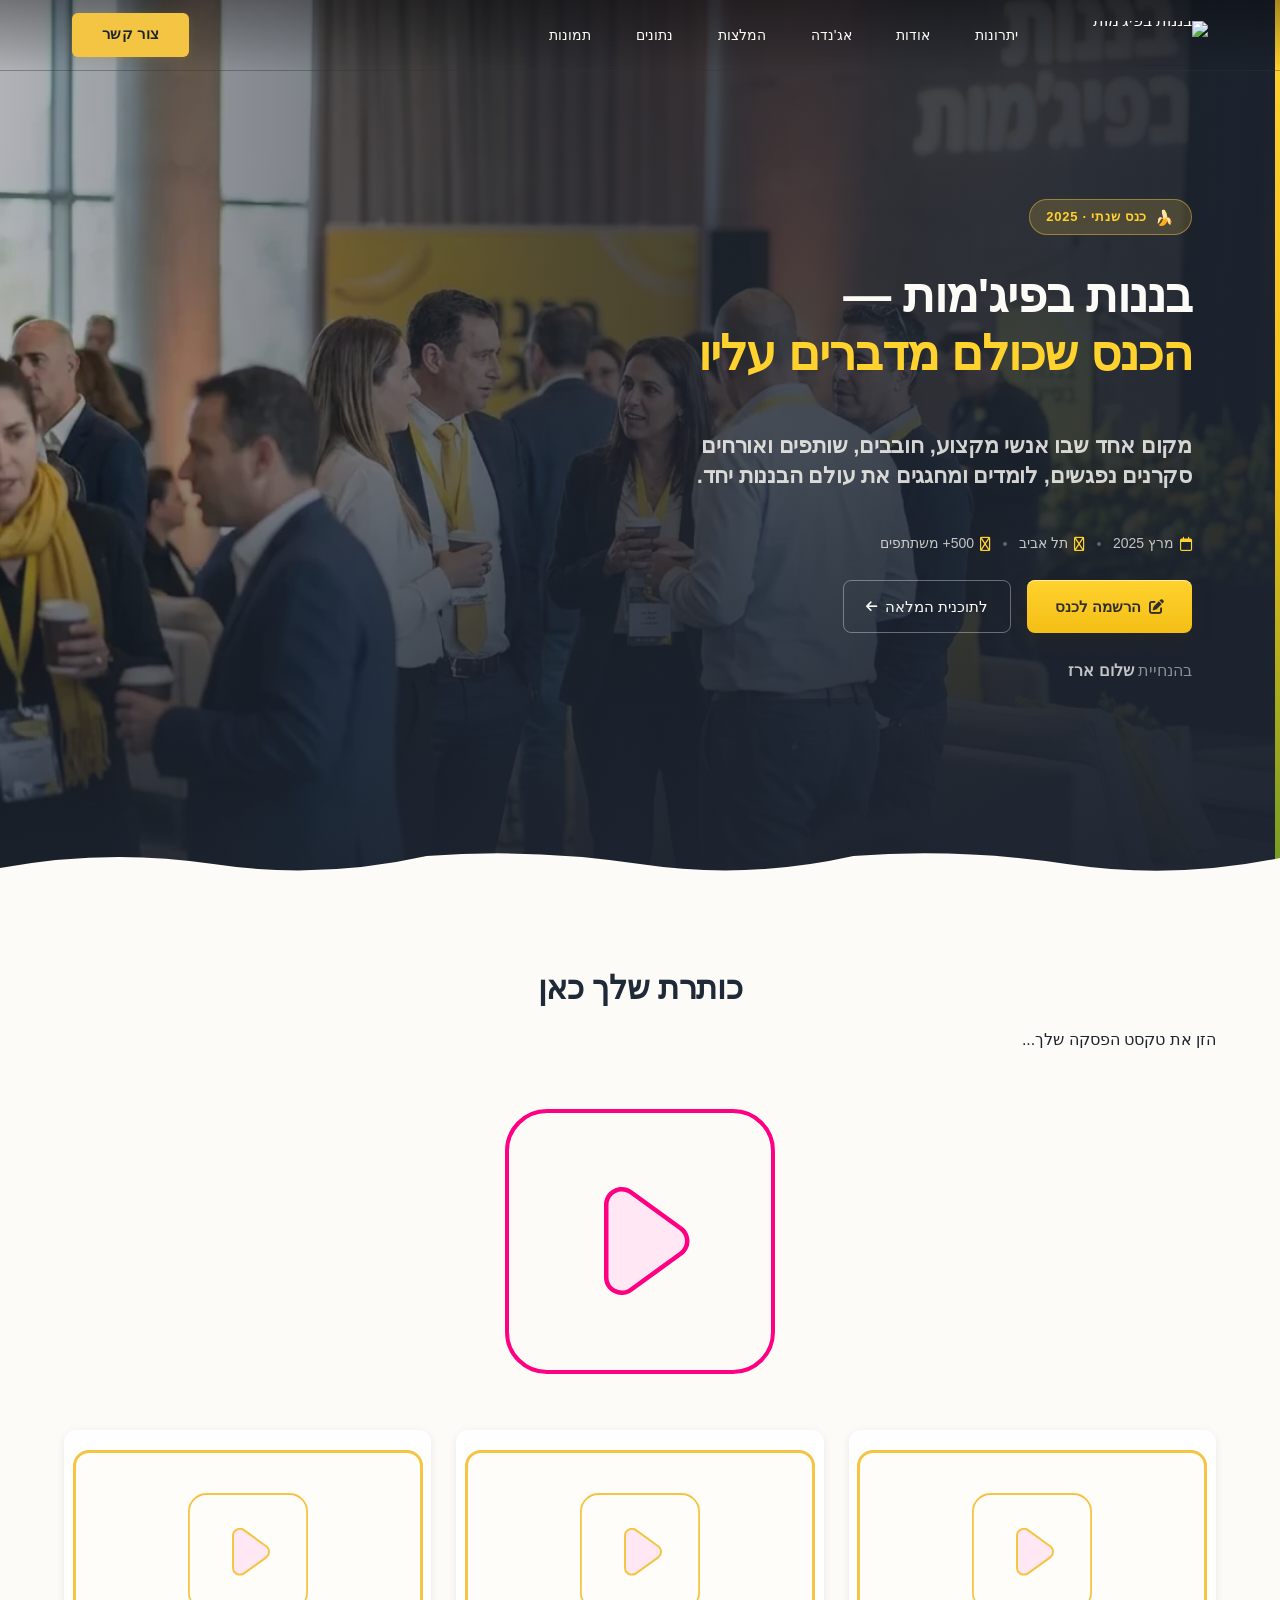
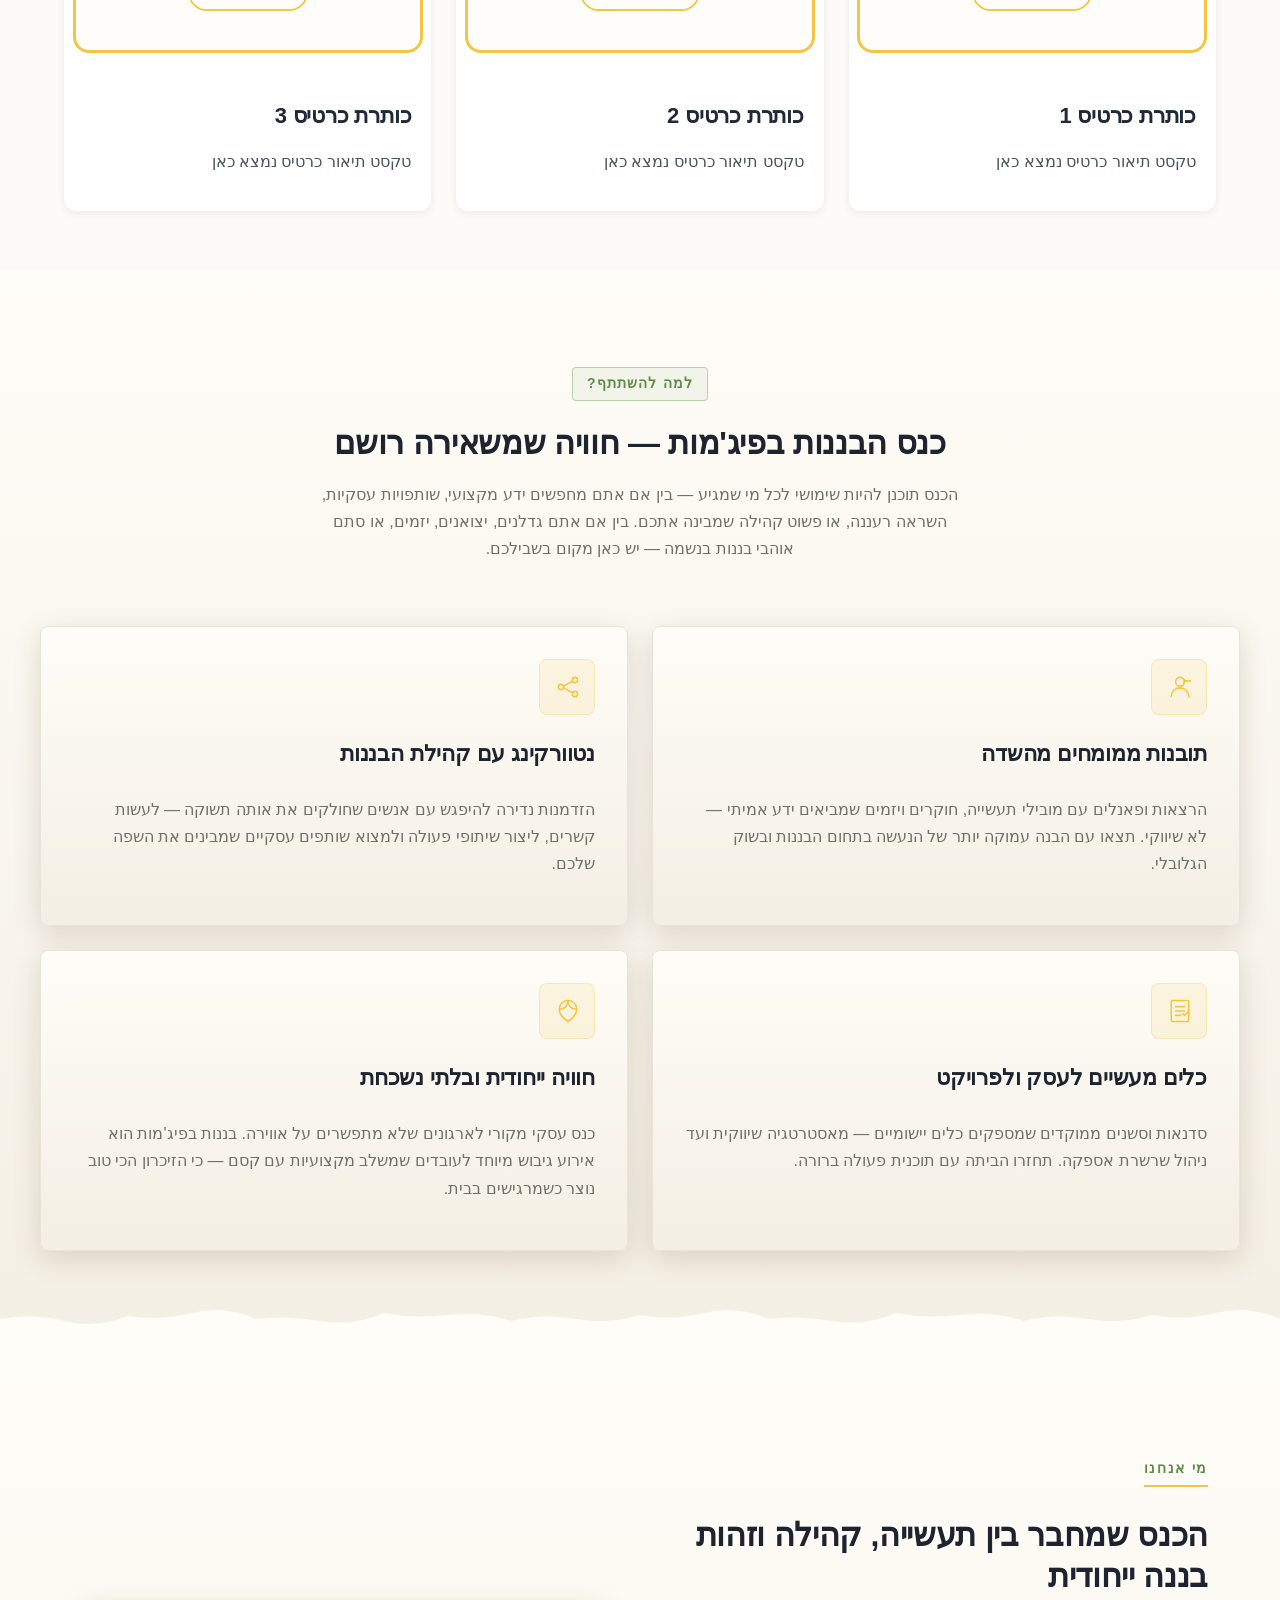
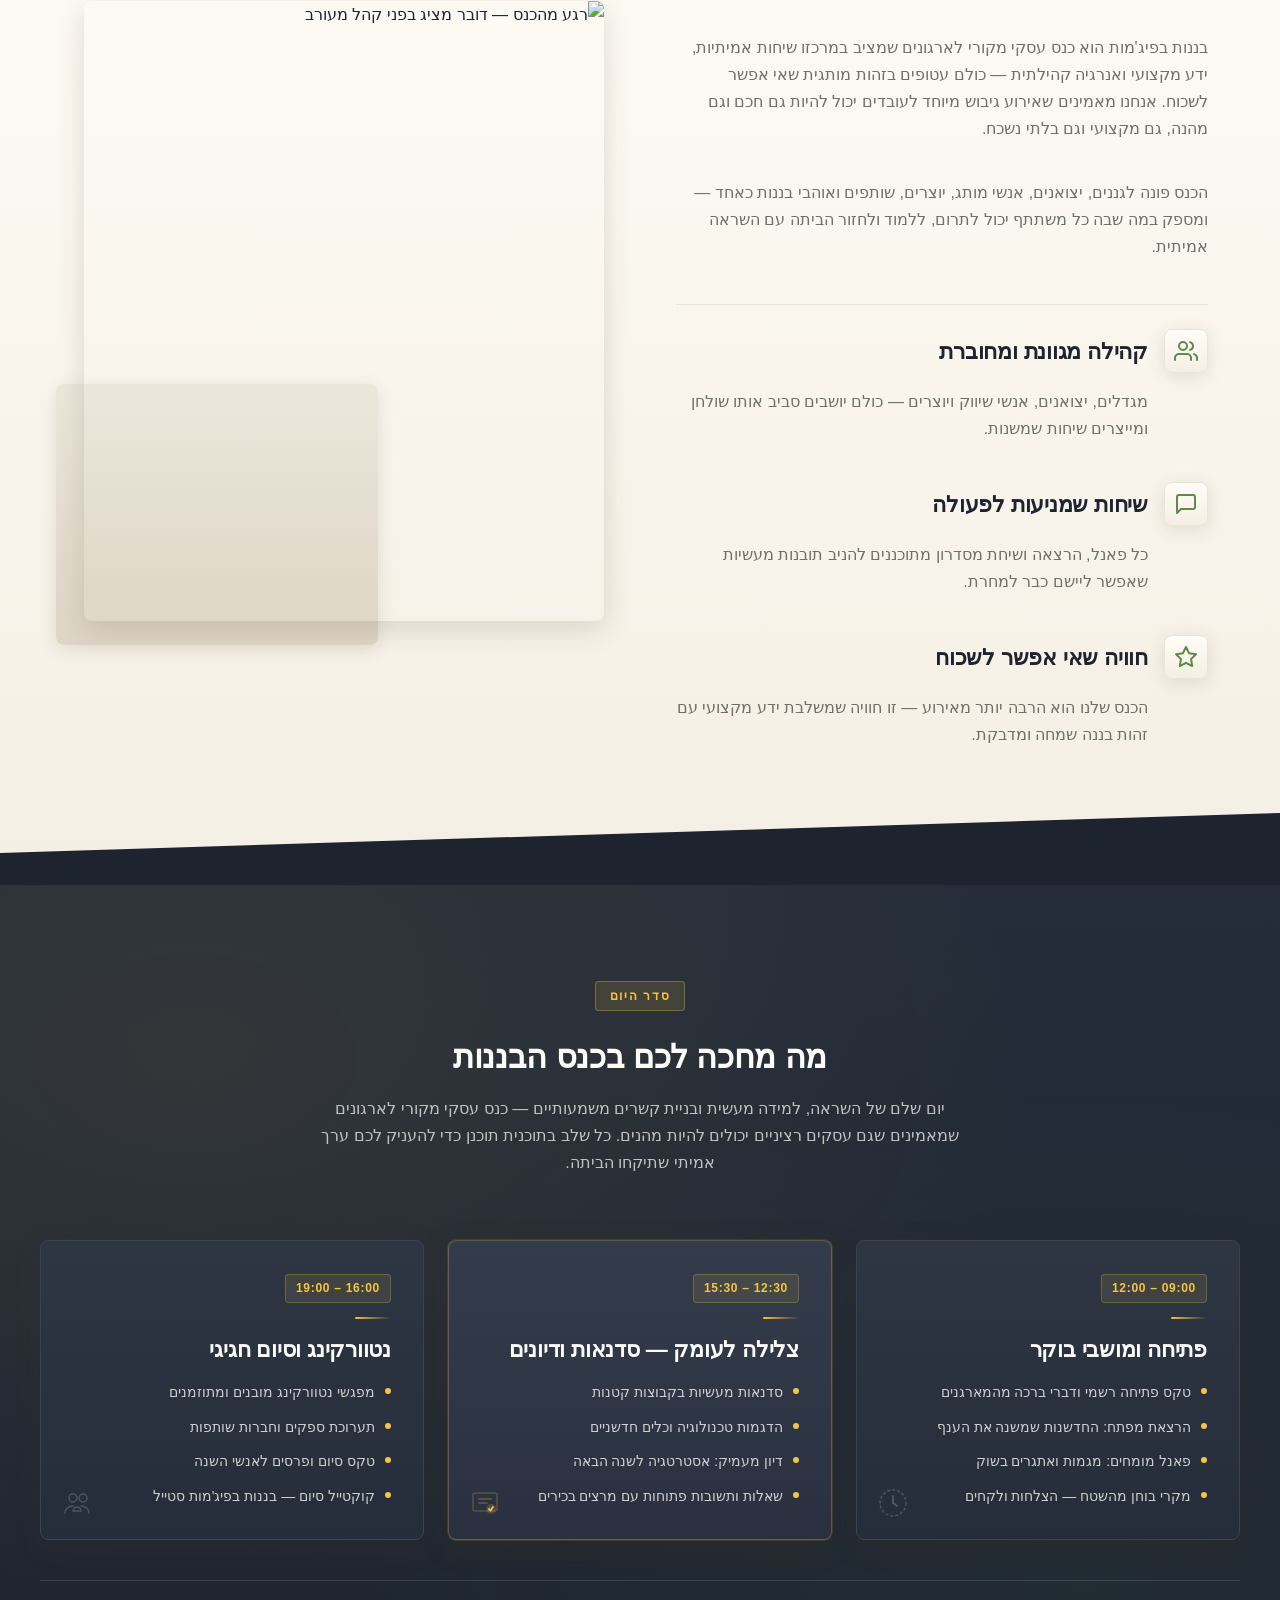
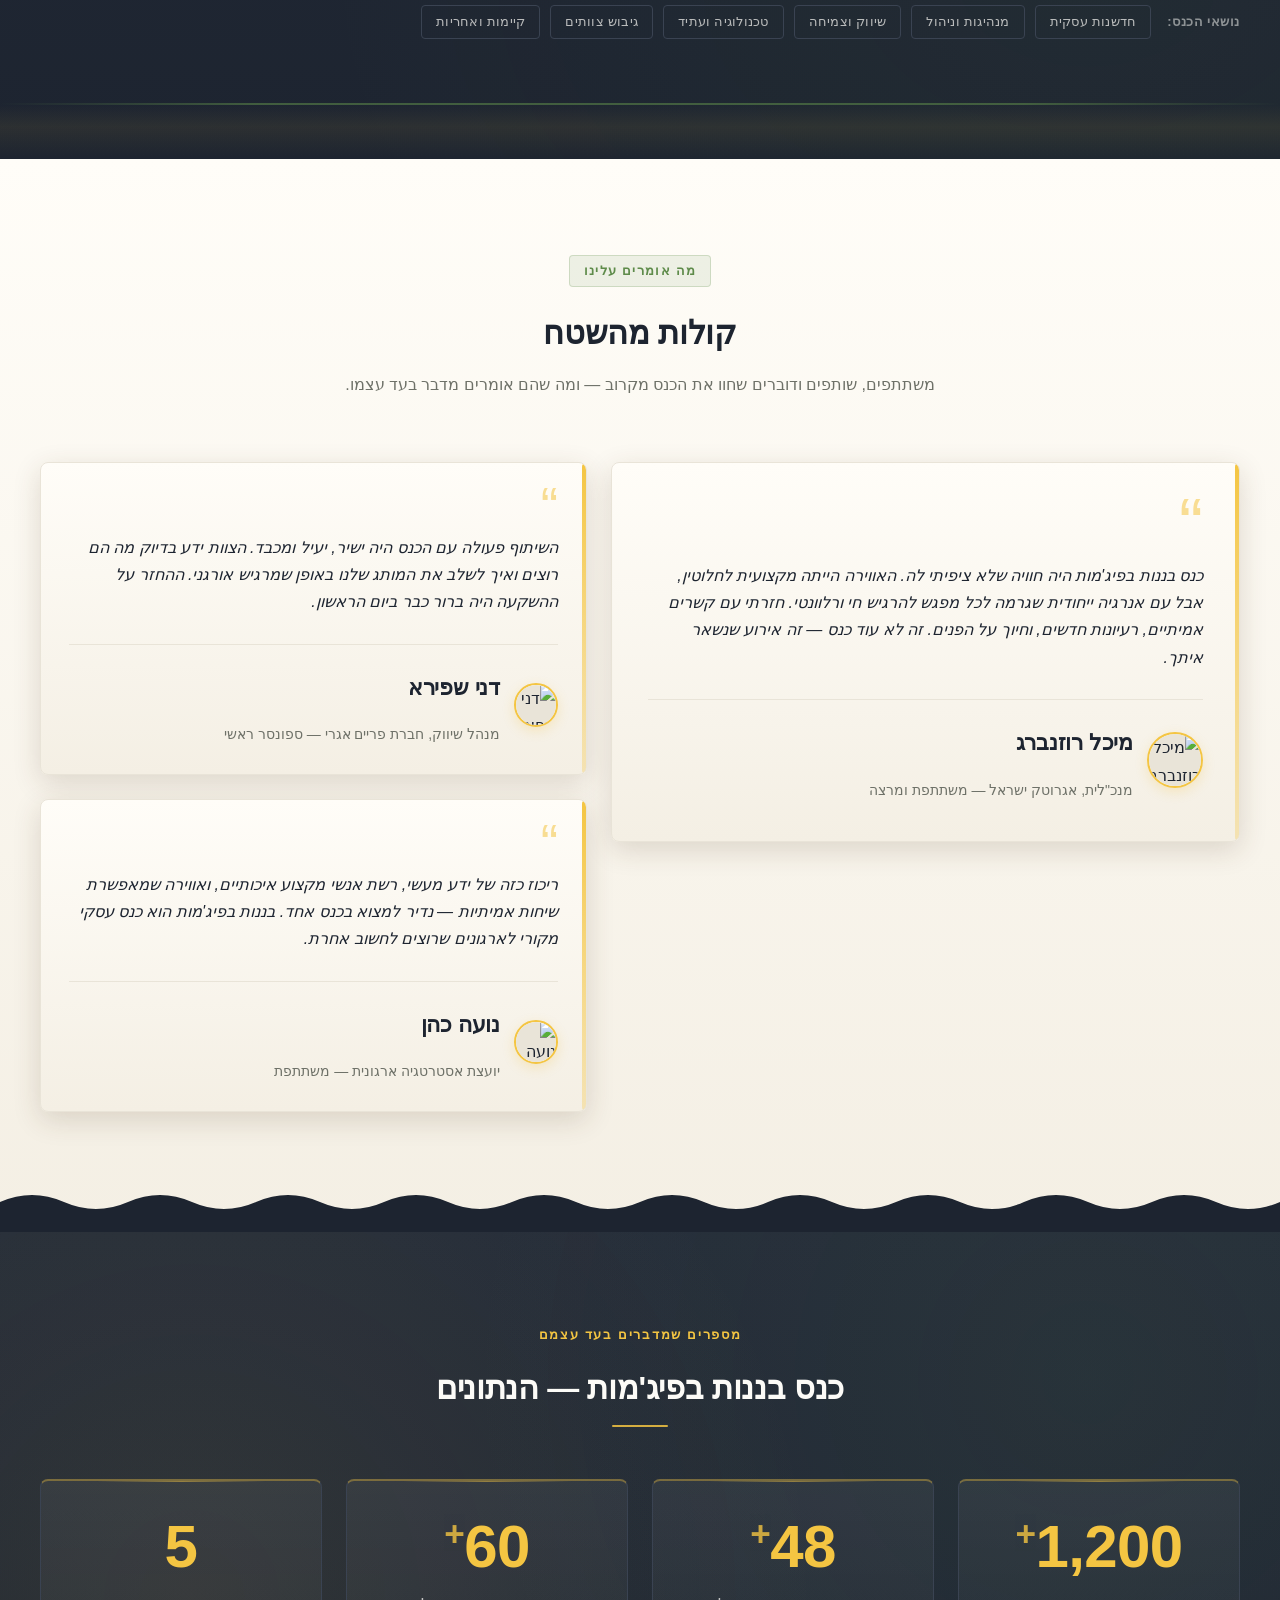
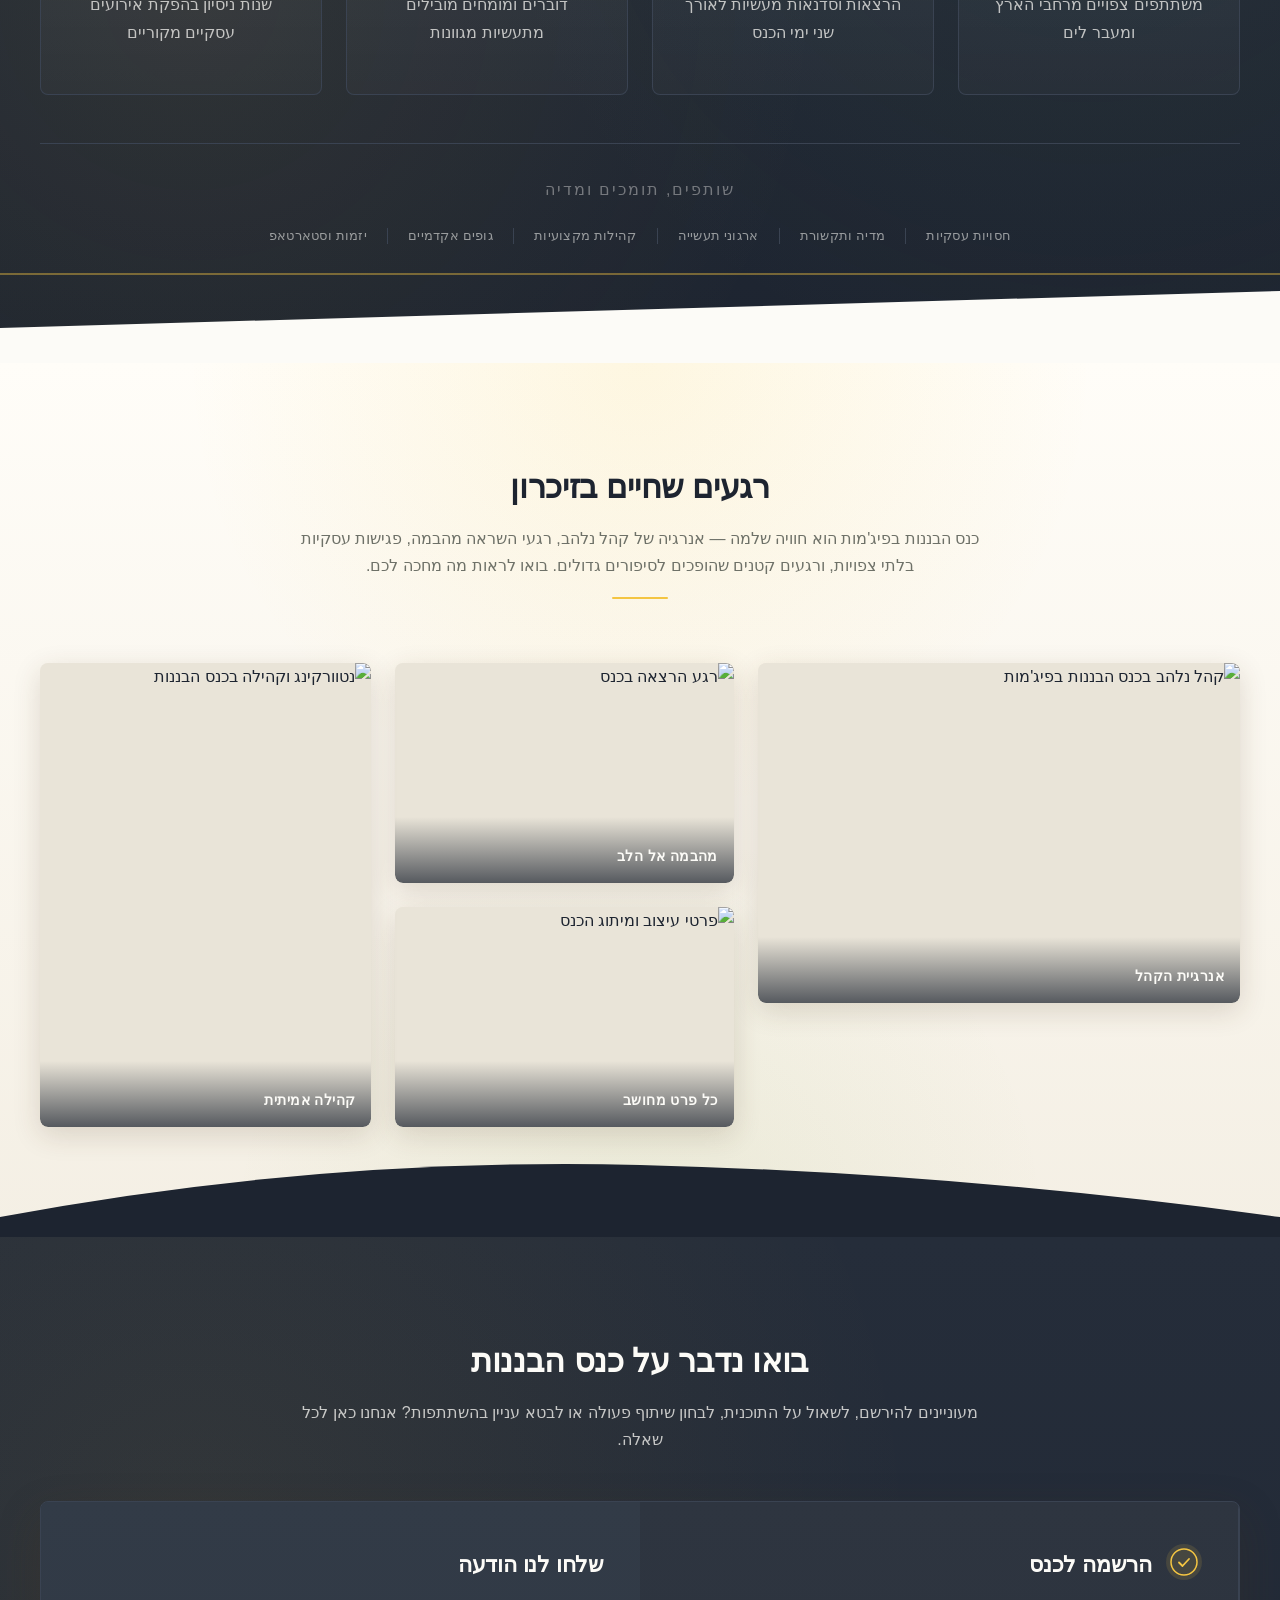
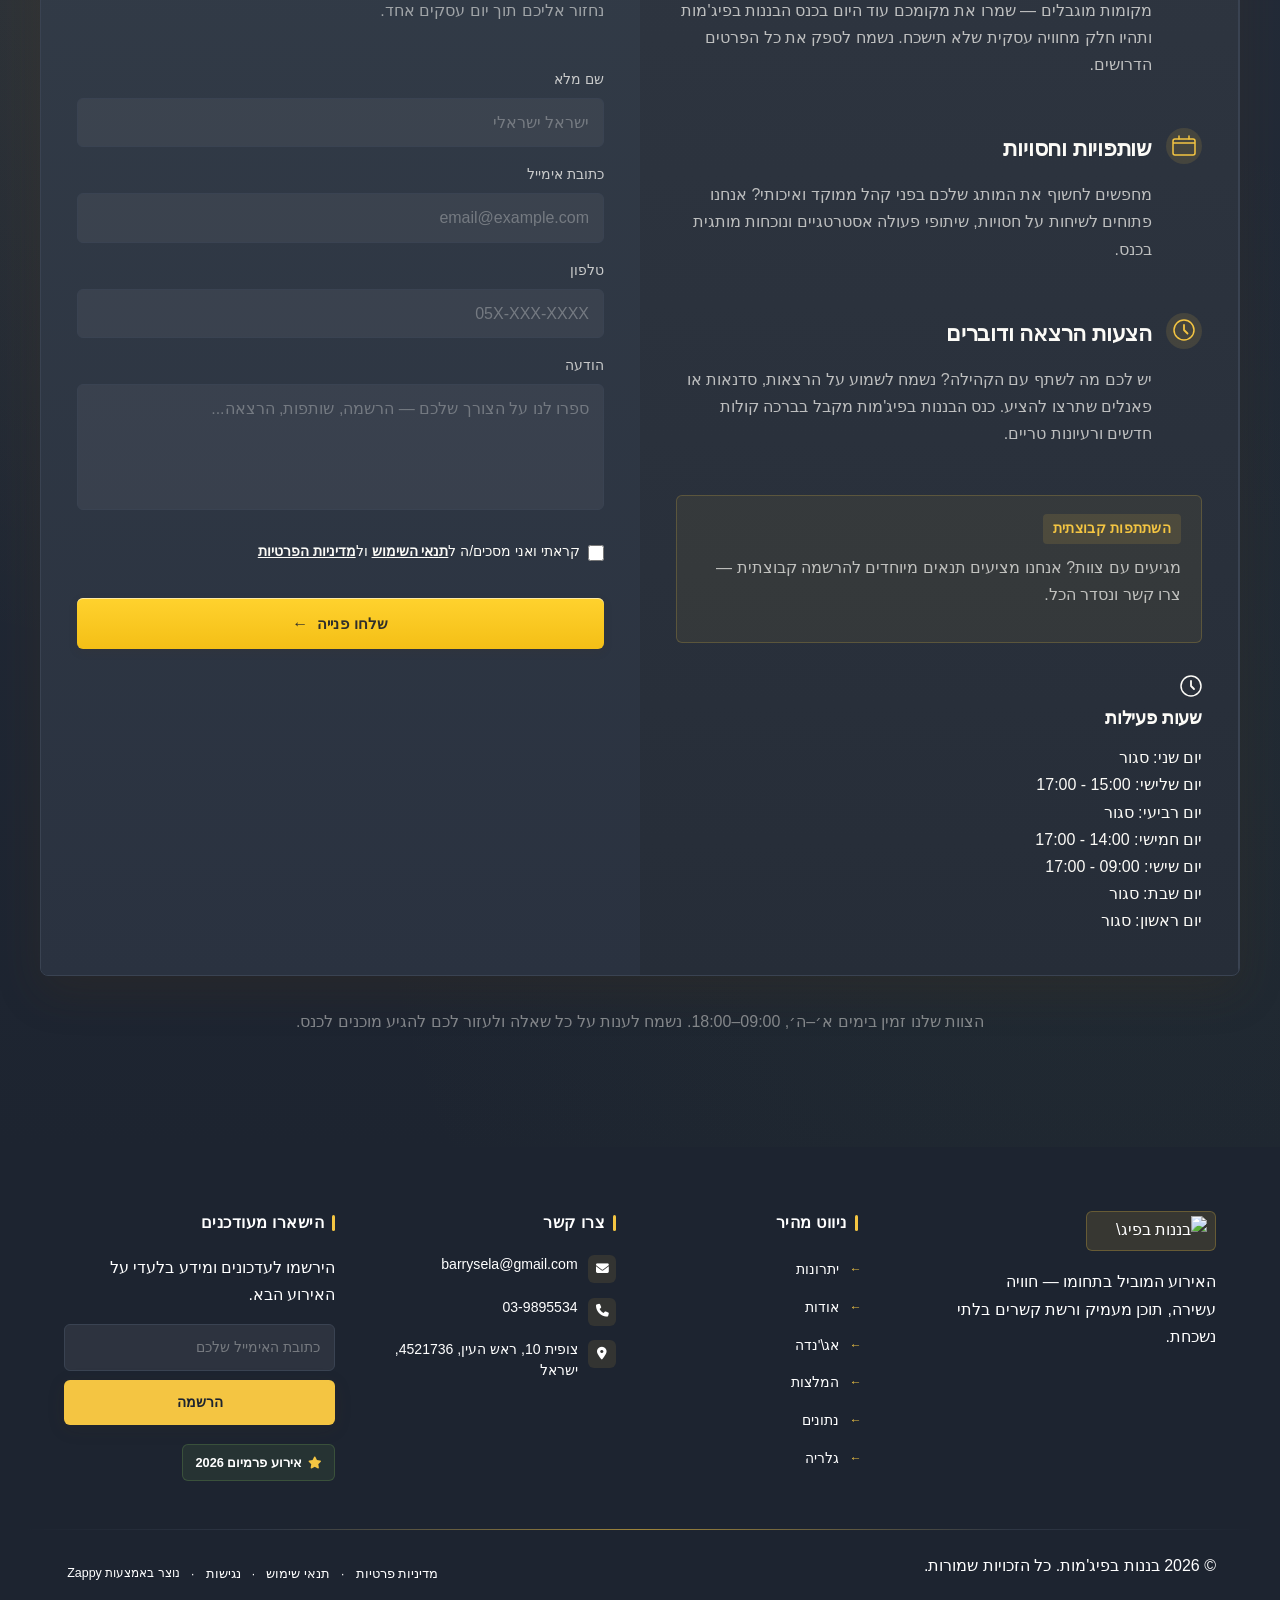
==== public/index.html @ 8efc3f1f "Background sync: Progressive GitHub Sync" ====
<!DOCTYPE html>
<html lang="he" dir="rtl">
<head>
    <meta charset="UTF-8">
    <meta name="viewport" content="width=device-width, initial-scale=1.0">
    <meta name="robots" content="index, follow">
    <title>בננות בפיג מות — בננות בפיג&#39;מות</title>
    <meta name="description" content="A conference or event centered around bananas — whether this is a professional industry event, a fun themed gathering, or a niche community meetup related to ba">
    <meta name="keywords" content="בננות בפיג מות, בננות בפיג'מות, כנס עסקי מקורי לארגונים, אירוע גיבוש מיוחד לעובדים">
    
    <!-- Zappy Analytics -->
<script>
(function() {
  'use strict';
  
  // Configuration
  var config = {
    websiteId: '744276b2-2ed7-43f8-be0d-711c2418844c',
    apiUrl: 'https://qaapi.zappy5.com/api/analytics/track',
    sessionDuration: 30 * 60 * 1000, // 30 minutes
    visitorDuration: 30 * 24 * 60 * 60 * 1000, // 30 days
    trackPageViews: true,
    trackClicks: true,
    trackFormSubmissions: true
  };
  
  // Generate or retrieve persistent visitor ID (30 days)
  function getVisitorId() {
    var visitorKey = 'zappy_visitor_' + config.websiteId;
    var visitor = null;
    
    try {
      visitor = localStorage.getItem(visitorKey);
      if (visitor) {
        var visitorData = JSON.parse(visitor);
        var now = Date.now();
        
        // Check if visitor ID is still valid (30 days)
        if (now - visitorData.created < config.visitorDuration) {
          // Update last seen timestamp
          visitorData.lastSeen = now;
          localStorage.setItem(visitorKey, JSON.stringify(visitorData));
          return visitorData.id;
        }
      }
    } catch (e) {
      console.warn('Zappy Analytics: LocalStorage not available');
    }
    
    // Generate new visitor ID
    var newVisitorId = 'zv_' + Date.now() + '_' + Math.random().toString(36).substr(2, 9);
    
    try {
      localStorage.setItem(visitorKey, JSON.stringify({
        id: newVisitorId,
        created: Date.now(),
        lastSeen: Date.now()
      }));
    } catch (e) {
      // Continue without local storage
    }
    
    return newVisitorId;
  }
  
  // Generate or retrieve session ID (30 minutes)
  function getSessionId() {
    var sessionKey = 'zappy_session_' + config.websiteId;
    var session = null;
    
    try {
      session = sessionStorage.getItem(sessionKey);
      if (session) {
        var sessionData = JSON.parse(session);
        var now = Date.now();
        
        // Check if session is still valid
        if (now - sessionData.timestamp < config.sessionDuration) {
          // Update timestamp
          sessionData.timestamp = now;
          sessionStorage.setItem(sessionKey, JSON.stringify(sessionData));
          return sessionData.id;
        }
      }
    } catch (e) {
      console.warn('Zappy Analytics: SessionStorage not available');
    }
    
    // Generate new session ID
    var newSessionId = 'zs_' + Date.now() + '_' + Math.random().toString(36).substr(2, 9);
    
    try {
      sessionStorage.setItem(sessionKey, JSON.stringify({
        id: newSessionId,
        timestamp: Date.now()
      }));
    } catch (e) {
      // Continue without session storage
    }
    
    return newSessionId;
  }
  
  var visitorId = getVisitorId();
  var sessionId = getSessionId();
  
  // Track an event
  function trackEvent(eventType, data) {
    data = data || {};
    
    var eventData = {
      website_id: config.websiteId,
      event_type: eventType,
      page_path: window.location.pathname,
      referrer: document.referrer || 'direct',
      visitor_id: visitorId,
      session_id: sessionId,
      metadata: data
    };
    
    // Use sendBeacon if available (better for page unload events)
    if (navigator.sendBeacon) {
      var blob = new Blob([JSON.stringify(eventData)], { type: 'application/json' });
      navigator.sendBeacon(config.apiUrl, blob);
    } else {
      // Fallback to fetch
      fetch(config.apiUrl, {
        method: 'POST',
        headers: {
          'Content-Type': 'application/json'
        },
        body: JSON.stringify(eventData),
        keepalive: true
      }).catch(function(error) {
        console.warn('Zappy Analytics: Failed to track event', error);
      });
    }
  }
  
  // Track page view
  if (config.trackPageViews) {
    trackEvent('pageview', {
      title: document.title,
      url: window.location.href
    });
  }
  
  // Track clicks on important elements
  if (config.trackClicks) {
    document.addEventListener('click', function(e) {
      var target = e.target;
      
      // Track button clicks (counted as actions)
      if (target.tagName === 'BUTTON' || target.closest('button')) {
        var button = target.tagName === 'BUTTON' ? target : target.closest('button');
        trackEvent('click', {
          element: 'button',
          text: button.textContent.trim().substring(0, 100),
          id: button.id || null,
          class: button.className || null
        });
      }
      
      // Track link clicks (navigation - not counted as actions)
      else if (target.tagName === 'A' || target.closest('a')) {
        var link = target.tagName === 'A' ? target : target.closest('a');
        trackEvent('navigation', {
          element: 'link',
          text: link.textContent.trim().substring(0, 100),
          href: link.href,
          external: link.hostname !== window.location.hostname
        });
      }
    }, true);
  }
  
  // Track form submissions
  if (config.trackFormSubmissions) {
    document.addEventListener('submit', function(e) {
      var form = e.target;
      
      trackEvent('form_submit', {
        form_id: form.id || null,
        form_name: form.name || null,
        form_action: form.action || null,
        form_method: form.method || 'GET'
      });
    }, true);
  }
  
  // Track time on page (send on page unload)
  var pageLoadTime = Date.now();
  
  window.addEventListener('beforeunload', function() {
    var timeOnPage = Math.floor((Date.now() - pageLoadTime) / 1000); // in seconds
    
    trackEvent('page_unload', {
      time_on_page: timeOnPage,
      page_path: window.location.pathname
    });
  });
  
  // Expose tracking function globally for custom events
  window.zappyAnalytics = {
    track: trackEvent,
    getVisitorId: function() { return visitorId; },
    getSessionId: function() { return sessionId; }
  };
  
})();
</script>
<!-- End Zappy Analytics -->
    <meta property="og:title" content="בננות בפיג מות — בננות בפיג&#39;מות">
    <meta property="og:description" content="A conference or event centered around bananas — whether this is a professional industry event, a fun themed gathering, or a niche community meetup related to ba">
    <meta name="twitter:card" content="summary_large_image">
    <meta name="twitter:title" content="בננות בפיג מות — בננות בפיג&#39;מות">
    <meta name="twitter:description" content="A conference or event centered around bananas — whether this is a professional industry event, a fun themed gathering, or a niche community meetup related to ba">
    <meta property="og:type" content="website">
  <meta property="og:locale" content="he_IL">
  
  
  
  
  
  <link rel="stylesheet" href="https://cdnjs.cloudflare.com/ajax/libs/font-awesome/6.4.0/css/all.min.css">

    <!-- Favicons -->
    <link rel="icon" type="image/x-icon" href="/assets/favicon.ico">
    <link rel="icon" type="image/png" sizes="16x16" href="/assets/favicon-16x16.png">
    <link rel="icon" type="image/png" sizes="32x32" href="/assets/favicon-32x32.png">
    <link rel="icon" type="image/png" sizes="48x48" href="/assets/favicon-48x48.png">
    <link rel="icon" type="image/png" sizes="192x192" href="/assets/favicon-192x192.png">
    <link rel="icon" type="image/png" sizes="512x512" href="/assets/favicon-512x512.png">
    <link rel="apple-touch-icon" href="/assets/apple-touch-icon.png">
    <!-- Cookie Consent -->
    <link rel="stylesheet" href="https://cdn.jsdelivr.net/npm/vanilla-cookieconsent@3/dist/cookieconsent.css">
    <script src="https://cdn.jsdelivr.net/npm/vanilla-cookieconsent@3/dist/cookieconsent.umd.js"></script>
    <!-- Mickidum Accessibility Toolbar -->
    <script src="https://cdn.jsdelivr.net/gh/mickidum/acc_toolbar/acctoolbar/acctoolbar.min.js"></script>

<style data-zappy-section-v2-css="true">
/* V2 Regenerated Section CSS */
.index-hero-section {
  position: relative;
  width: 100%;
  min-height: 100vh;
  display: flex;
  align-items: center;
  overflow: visible;
  background-color: var(--bg-dark);
  color: var(--text-light);
  padding-bottom: 80px;
}

/* Background image layer */
.index-hero-section .index-hero-bg {
  position: absolute;
  inset: 0;
  z-index: 0;
  width: 100%;
  height: 100%;
  background-position: center;
  background-size: cover;
  background-repeat: no-repeat;
}

/* Scrim overlay */
.index-hero-section .index-hero-scrim {
  position: absolute;
  inset: 0;
  z-index: 1;
  pointer-events: none;
  background-image:
    linear-gradient(to left, rgba(29,36,48,0.92) 0%, rgba(29,36,48,0.75) 55%, rgba(29,36,48,0.35) 100%),
    linear-gradient(to top, rgba(29,36,48,0.85) 0%, rgba(29,36,48,0.0) 50%);
}

/* Banana accent bar */
.index-hero-section .index-hero-accent-bar {
  position: absolute;
  inset-inline-start: 0;
  top: 0;
  bottom: 0;
  width: 5px;
  z-index: 2;
  background: linear-gradient(180deg, #ffd22e 0%, #f4bf16 50%, #6b9a24 100%);
  pointer-events: none;
}

/* Container */
.index-hero-section .index-hero-container {
  position: relative;
  z-index: 10;
  width: 100%;
  max-width: 1200px;
  margin: 0 auto;
  padding: 120px 48px 40px;
  display: flex;
  justify-content: flex-start;
}

/* Content block */
.index-hero-section .index-hero-content {
  max-width: 640px;
  display: flex;
  flex-direction: column;
  align-items: flex-start;
  gap: 24px;
  text-align: right;
}

/* Badge */
.index-hero-section .index-hero-badge {
  display: inline-flex;
  flex-direction: row;
  align-items: center;
  gap: 8px;
  background: rgba(244, 197, 66, 0.18);
  border: 1px solid rgba(244, 197, 66, 0.45);
  border-radius: 999px;
  padding: 6px 16px;
  font-family: 'Inter', sans-serif;
  font-size: 13px;
  font-weight: 700;
  letter-spacing: 0.06em;
  text-transform: uppercase;
  color: #ffd22e;
}

.index-hero-section .index-hero-badge-icon {
  font-size: 15px;
  line-height: 1;
}

/* H1 */
.index-hero-section .index-hero-h1 {
  font-family: 'Cormorant Garamond', serif;
  font-size: clamp(2.4rem, 5vw, 3.8rem);
  font-weight: 800;
  line-height: 1.1;
  letter-spacing: -0.02em;
  color: var(--text-light);
  margin: 0;
  text-align: right;
}

.index-hero-section .index-hero-h1-sub {
  color: #ffd22e;
  display: block;
}

/* H3 subtitle */
.index-hero-section .index-hero-h3 {
  font-family: 'Inter', sans-serif;
  font-size: 1.1rem;
  font-weight: 400;
  line-height: 1.7;
  color: rgba(252, 251, 247, 0.82);
  margin: 0;
  max-width: 520px;
  text-align: right;
}

/* Meta row */
.index-hero-section .index-hero-meta {
  display: flex;
  flex-direction: row;
  align-items: center;
  gap: 12px;
  flex-wrap: wrap;
}

.index-hero-section .index-hero-meta-item {
  display: flex;
  flex-direction: row;
  align-items: center;
  gap: 6px;
  font-family: 'Inter', sans-serif;
  font-size: 14px;
  font-weight: 500;
  color: rgba(252, 251, 247, 0.75);
}

.index-hero-section .index-hero-meta-item i {
  color: #ffd22e;
  font-size: 14px;
}

.index-hero-section .index-hero-meta-divider {
  width: 4px;
  height: 4px;
  border-radius: 50%;
  background: rgba(252, 251, 247, 0.3);
  flex-shrink: 0;
}

/* CTA Buttons */
.index-hero-section .index-hero-ctas {
  display: flex;
  flex-direction: row;
  align-items: center;
  gap: 16px;
  flex-wrap: wrap;
}

.index-hero-section .index-hero-btn-primary {
  display: inline-flex;
  flex-direction: row;
  align-items: center;
  gap: 8px;
  background: linear-gradient(180deg, #ffd22e 0%, #f4bf16 100%);
  color: #2f2f2b;
  font-family: 'Inter', sans-serif;
  font-size: 15px;
  font-weight: 700;
  padding: 14px 28px;
  border-radius: 8px;
  text-decoration: none;
  box-shadow: inset 0 1px 0 rgba(255,255,255,0.55), 0 6px 20px rgba(72,52,23,0.22);
  transition: transform 0.22s ease, box-shadow 0.22s ease;
  white-space: nowrap;
}

.index-hero-section .index-hero-btn-primary:hover {
  transform: translateY(-3px);
  box-shadow: inset 0 1px 0 rgba(255,255,255,0.55), 0 10px 28px rgba(72,52,23,0.3);
}

.index-hero-section .index-hero-btn-ghost {
  display: inline-flex;
  flex-direction: row;
  align-items: center;
  gap: 8px;
  background: transparent;
  color: var(--text-light);
  font-family: 'Inter', sans-serif;
  font-size: 15px;
  font-weight: 500;
  padding: 13px 22px;
  border-radius: 8px;
  border: 1.5px solid rgba(252, 251, 247, 0.35);
  text-decoration: none;
  transition: border-color 0.22s ease, background 0.22s ease, transform 0.22s ease;
  white-space: nowrap;
}

.index-hero-section .index-hero-btn-ghost:hover {
  border-color: rgba(252, 251, 247, 0.7);
  background: rgba(252, 251, 247, 0.08);
  transform: translateY(-2px);
}

.index-hero-section .index-hero-btn-ghost i {
  font-size: 13px;
  transition: transform 0.22s ease;
}

.index-hero-section .index-hero-btn-ghost:hover i {
  transform: translateX(-4px);
}

/* Host credit */
.index-hero-section .index-hero-host {
  font-family: 'Inter', sans-serif;
  font-size: 13px;
  font-weight: 400;
  color: rgba(252, 251, 247, 0.5);
  margin: 0;
  text-align: right;
}

.index-hero-section .index-hero-host strong {
  color: rgba(252, 251, 247, 0.75);
  font-weight: 600;
}

/* Bottom wave divider */
.index-hero-section .index-hero-divider-wrapper {
  position: absolute;
  bottom: 0;
  left: 0;
  width: 100%;
  height: 80px;
  pointer-events: none;
  z-index: 5;
}

.index-hero-section .index-hero-divider-wrapper svg {
  display: block;
  width: 100%;
  height: 100%;
}

/* ── MOBILE ── */
@media (max-width: 768px) {
  .index-hero-section {
    min-height: 100svh;
    align-items: flex-end;
    padding-bottom: 80px;
  }

  .index-hero-section .index-hero-scrim {
    background-image:
      linear-gradient(to top, rgba(29,36,48,0.96) 0%, rgba(29,36,48,0.6) 60%, rgba(29,36,48,0.25) 100%);
  }

  .index-hero-section .index-hero-accent-bar {
    display: none;
  }

  .index-hero-section .index-hero-container {
    padding: 100px 20px 32px;
    justify-content: center;
  }

  .index-hero-section .index-hero-content {
    max-width: 100%;
    gap: 18px;
  }

  .index-hero-section .index-hero-h1 {
    font-size: 2.1rem;
  }

  .index-hero-section .index-hero-h3 {
    font-size: 0.97rem;
  }

  .index-hero-section .index-hero-meta {
    gap: 8px;
  }

  .index-hero-section .index-hero-ctas {
    flex-direction: column;
    align-items: stretch;
    gap: 10px;
    width: 100%;
  }

  .index-hero-section .index-hero-btn-primary,
  .index-hero-section .index-hero-btn-ghost {
    justify-content: center;
    width: 100%;
  }
}

/* ── LARGE DESKTOP ── */
@media (min-width: 1200px) {
  .index-hero-section .index-hero-h1 {
    font-size: 4rem;
  }
}
</style>
    <link rel="stylesheet" href="/styles.css">

    <style id="zappy-dropdown-submenu-styles">
      /* ========== DESKTOP DROPDOWN SUBMENU STYLES ========== */
      /* Base styles for dropdown submenus - parent must be positioned */
      .nav-menu li:has(.sub-menu), nav li:has(.sub-menu), .navbar li:has(.sub-menu), #navMenu li:has(.sub-menu) { position: relative; }
      /* Submenu base - hidden by default */
      .nav-menu .sub-menu, nav .sub-menu, .navbar .sub-menu, #navMenu .sub-menu { display: block !important; position: absolute !important; top: 100%; left: 0; min-width: 220px; background: white; border-radius: 8px; box-shadow: 0 8px 25px rgba(0,0,0,0.15); padding: 8px 0; opacity: 0; visibility: hidden; transform: translateY(10px); transition: all 0.3s ease; z-index: 1000; list-style: none; pointer-events: none; }
      /* CRITICAL: Desktop hover styles to show dropdown */
      .nav-menu li:hover > .sub-menu, nav li:hover > .sub-menu, .navbar li:hover > .sub-menu, #navMenu li:hover > .sub-menu { opacity: 1 !important; visibility: visible !important; transform: translateY(0) !important; pointer-events: auto !important; }
      /* Submenu item styling */
      .sub-menu li { list-style: none; margin: 0; padding: 0; }
      .sub-menu a { display: block !important; padding: 10px 16px !important; color: var(--text-dark, #333) !important; font-weight: 500; text-decoration: none; white-space: nowrap; transition: background-color 0.2s; }
      .sub-menu .zappy-nav-child > a { padding-left: 28px !important; font-size: 0.9em !important; opacity: 0.85 !important; }
      [dir="rtl"] .sub-menu .zappy-nav-child > a, html[lang="he"] .sub-menu .zappy-nav-child > a, html[lang="ar"] .sub-menu .zappy-nav-child > a { padding-left: 10px !important; padding-right: 28px !important; }
      .sub-menu .zappy-nav-parent > a { font-weight: 600 !important; }
      .sub-menu a:hover { background-color: #f5f5f5; }
      /* RTL (Hebrew/Arabic) dropdown positioning */
      [dir="rtl"] .nav-menu .sub-menu, [dir="rtl"] nav .sub-menu, [dir="rtl"] .navbar .sub-menu, html[lang="he"] .nav-menu .sub-menu, html[lang="he"] nav .sub-menu, html[lang="he"] .navbar .sub-menu, html[lang="ar"] .nav-menu .sub-menu, html[lang="ar"] nav .sub-menu, html[lang="ar"] .navbar .sub-menu { left: auto !important; right: 0 !important; }
      /* Hide empty dropdown menus (exclude catalog sub-menus that use <a> children instead of <li>) */
      .sub-menu:empty, .sub-menu:not(:has(li:not(.zappy-hidden-menu-item))):not(:has(> a)), .sub-menu:not(:has(li)):not(:has(> a)) { display: none !important; opacity: 0 !important; visibility: hidden !important; pointer-events: none !important; }
      /* Desktop: show submenu on Menu Group hover */
      li:has(.menu-group-title):hover > .sub-menu { opacity: 1 !important; visibility: visible !important; transform: translateY(0) !important; pointer-events: auto !important; }
      /* Menu Group title styling */
      .nav-menu > li > .menu-group-title, #navMenu > li > .menu-group-title { display: inline-block; padding: 0.5rem 1rem; cursor: default; user-select: none; }
      
      /* ========== MOBILE SUBMENU STYLES ========== */
      @media (max-width: 768px) {
        .nav-menu .sub-menu, nav .sub-menu, .navbar .sub-menu, #navMenu .sub-menu { position: static !important; transform: none !important; box-shadow: none !important; background: transparent !important; max-height: 0; overflow: hidden; opacity: 0; visibility: hidden; transition: max-height 0.3s ease, opacity 0.3s ease; padding: 0 !important; border-radius: 0 !important; }
        .navbar .sub-menu.mobile-expanded, .nav-menu .sub-menu.mobile-expanded, #navMenu .sub-menu.mobile-expanded { max-height: none !important; overflow-y: visible !important; opacity: 1 !important; visibility: visible !important; padding: 8px 0 8px 16px !important; }
        [dir="rtl"] .sub-menu.mobile-expanded, html[lang="he"] .sub-menu.mobile-expanded { padding: 8px 16px 8px 0 !important; }
        /* Disable hover behavior on mobile */
        .nav-menu li:hover > .sub-menu, nav li:hover > .sub-menu, .navbar li:hover > .sub-menu, #navMenu li:hover > .sub-menu { opacity: 0; visibility: hidden; pointer-events: none; }
        .nav-menu li > .sub-menu.mobile-expanded, nav li > .sub-menu.mobile-expanded, .navbar li > .sub-menu.mobile-expanded, #navMenu li > .sub-menu.mobile-expanded { opacity: 1 !important; visibility: visible !important; pointer-events: auto !important; }
        .nav-menu li:has(.sub-menu), nav li:has(.sub-menu), .navbar li:has(.sub-menu), #navMenu li:has(.sub-menu) { display: flex !important; flex-wrap: wrap !important; align-items: center !important; position: relative !important; min-height: 44px !important; }
        .nav-menu li:has(.sub-menu) > a, nav li:has(.sub-menu) > a, .navbar li:has(.sub-menu) > a, #navMenu li:has(.sub-menu) > a { flex: 1 !important; min-width: 0 !important; }
        .nav-menu li:has(.sub-menu) > .menu-group-title, nav li:has(.sub-menu) > .menu-group-title, .navbar li:has(.sub-menu) > .menu-group-title, #navMenu li:has(.sub-menu) > .menu-group-title { flex: 1 !important; min-width: 0 !important; padding: 0 !important; line-height: inherit !important; }
        .nav-menu li:has(.sub-menu) > .sub-menu, nav li:has(.sub-menu) > .sub-menu, .navbar li:has(.sub-menu) > .sub-menu, #navMenu li:has(.sub-menu) > .sub-menu { flex-basis: 100% !important; width: 100% !important; }
        .nav-menu li:has(.sub-menu) > a [class*="chevron"], .nav-menu li:has(.sub-menu) > a [class*="arrow"], .nav-menu li:has(.sub-menu) > a .fa-chevron-down, .nav-menu li:has(.sub-menu) > a .fa-angle-down, nav li:has(.sub-menu) > a [class*="chevron"], nav li:has(.sub-menu) > a [class*="arrow"], #navMenu li:has(.sub-menu) > a [class*="chevron"], #navMenu li:has(.sub-menu) > a [class*="arrow"] { display: none !important; visibility: hidden !important; }
        .mobile-submenu-toggle { display: flex !important; align-items: center !important; justify-content: center !important; width: 44px !important; height: auto !important; background: transparent !important; border: none !important; cursor: pointer !important; color: var(--text-light) !important; position: static !important; flex-shrink: 0 !important; align-self: stretch !important; z-index: 2 !important; padding: 0 !important; margin: 0 !important; }
        .mobile-submenu-toggle::after { content: '' !important; width: 0 !important; height: 0 !important; border-left: 6px solid transparent !important; border-right: 6px solid transparent !important; border-top: 7px solid currentColor !important; transition: transform 0.3s ease !important; }
        .mobile-submenu-toggle.expanded::after { transform: rotate(180deg) !important; }
        .sub-menu a { padding: 10px 0 !important; display: block !important; color: var(--text-light) !important; white-space: normal !important; }
        .sub-menu .zappy-nav-child > a { padding-left: 28px !important; font-size: 0.9em !important; opacity: 0.85 !important; }
        [dir="rtl"] .sub-menu .zappy-nav-child > a, html[lang="he"] .sub-menu .zappy-nav-child > a, html[lang="ar"] .sub-menu .zappy-nav-child > a { padding-left: 0 !important; padding-right: 28px !important; }
        .sub-menu .zappy-nav-parent > a { font-weight: 600 !important; }
        .nav-menu.active, #navMenu.active { max-width: 100vw !important; overflow-x: hidden !important; box-sizing: border-box !important; }
        .navbar .sub-menu li a, nav.navbar .sub-menu li a, .zappy-products-dropdown .sub-menu a { color: var(--text-light) !important; }
      }
      @media (min-width: 769px) { .mobile-submenu-toggle { display: none !important; } }
    </style>

    <style id="mobile-lang-menu-deployed-css">
    @media (max-width: 768px) {
      .lang-switcher,
      .nav-cta-container .lang-switcher,
      .nav-container .lang-switcher,
      .navbar .lang-switcher,
      .navbar .nav-cta-container .lang-switcher,
      .nav-icons-left .lang-switcher,
      .nav-ecommerce-icons .lang-switcher { display: none !important; }
      .mobile-lang-menu { width: 100%; border-top: 1px solid rgba(128,128,128,0.2); padding: 8px 0 0 0; margin-top: 8px; }
      .mobile-lang-toggle { display: flex !important; align-items: center; justify-content: space-between; width: 100%; padding: 12px 16px; background: none; border: none; cursor: pointer; font-size: 15px; color: inherit; font-family: inherit; }
      .mobile-lang-toggle::after { content: ''; display: inline-block; width: 8px; height: 8px; border-right: 2px solid currentColor; border-bottom: 2px solid currentColor; transform: rotate(45deg); transition: transform 0.3s ease; margin-left: 8px; }
      .mobile-lang-toggle.expanded::after { transform: rotate(-135deg); }
      .mobile-lang-options { max-height: 0; overflow: hidden; transition: max-height 0.3s ease; }
      .mobile-lang-options.expanded { max-height: 300px; }
      .mobile-lang-option { display: flex !important; align-items: center; gap: 10px; padding: 10px 24px; text-decoration: none; color: inherit; font-size: 14px; font-family: inherit; }
      .mobile-lang-option:hover { background: rgba(128,128,128,0.1); }
      .mobile-lang-option.active { font-weight: 600; opacity: 0.7; pointer-events: none; }
      .mobile-lang-option img { width: 20px; height: 20px; border-radius: 50%; }
    }
    @media (min-width: 769px) {
      .mobile-lang-menu { display: none !important; }
    }
    </style>

    <style id="zappy-widget-visibility">
      #mic-access-tool-general-button, .mic-access-tool-general-button,
      #mic-init-access-tool .mic-access-tool-general-button, #mic-init-access-tool #mic-access-tool-general-button,
      ._access-icon, #mic-access-tool-box, .mic-access-tool-box,
      #mic-init-access-tool #mic-access-tool-box, div[id*="mic-access-tool-box"], ._access-menu {
        display: none !important; visibility: hidden !important; opacity: 0 !important; pointer-events: none !important;
      }
    </style>
</head>
<body>

  <nav class="navbar" dir="rtl">
  <button class="mobile-toggle" id="mobileToggle" aria-label="Menu">
    <svg class="hamburger-icon" width="24" height="24" viewBox="0 0 24 24" fill="none">
      <path d="M3 12h18M3 6h18M3 18h18" stroke="currentColor" stroke-width="2" stroke-linecap="round"></path>
    </svg>
    <svg class="close-icon" width="24" height="24" viewBox="0 0 24 24" fill="none" style="display: none;">
      <path d="M18 6L6 18M6 6l12 12" stroke="currentColor" stroke-width="2" stroke-linecap="round"></path>
    </svg>
  </button>

  <button class="phone-header-btn" data-phone="+972522972222" aria-label="Call">
    <svg width="20" height="20" viewBox="0 0 24 24" fill="currentColor">
      <path d="M22 16.92v3a2 2 0 0 1-2.18 2 19.79 19.79 0 0 1-8.63-3.07 19.5 19.5 0 0 1-6-6 19.79 19.79 0 0 1-3.07-8.67A2 2 0 0 1 4.11 2h3a2 2 0 0 1 2 1.72 12.84 12.84 0 0 0 .7 2.81 2 2 0 0 1-.45 2.11L8.09 9.91a16 16 0 0 0 6 6l1.27-1.27a2 2 0 0 1 2.11-.45 12.84 12.84 0 0 0 2.81.7A2 2 0 0 1 22 16.92z"></path>
    </svg>
  </button>

  <div class="nav-container">
    <div class="nav-right-group"><div class="nav-brand">
      <a href="/" class="logo-link">
        <img class="logo" data-placeholder="logo" data-context="business logo" width="160" height="40" src="/assets/business-logo.webp" alt="בננות בפיג'מות">
      </a>
    </div><ul class="nav-menu" id="navMenu"><li><a href="#features">יתרונות</a></li><li><a href="#about">אודות</a></li><li><a href="#agenda">אג'נדה</a></li><li><a href="#testimonials">המלצות</a></li><li><a href="#stats">נתונים</a></li><li><a href="#showcase">תמונות</a></li></ul></div>

    

    <div class="nav-cta-container">
      <a href="#contact" class="nav-cta-btn">צור קשר</a>
    </div>
  </div>
</nav>
<script>

// Navbar Mobile Menu Toggle and Contrast Fix
(function() {
  // Use 'load' event instead of 'DOMContentLoaded' to ensure we run AFTER all other scripts
  window.addEventListener('load', function() {
    
    // FIX MOBILE BUTTON CONTRAST
    // Detect navbar background color and apply contrasting color to mobile buttons
    const navbar = document.querySelector('.navbar, nav, header');
    if (!navbar) {
      console.log('[Navbar] Navbar element not found');
      return;
    }
    
    // DECLARE VARIABLES EARLY to avoid Temporal Dead Zone errors
    // These are used in multiple places below
    let mobileToggle = document.getElementById('mobileToggle') ||
                       document.querySelector('.mobile-toggle') ||
                       document.querySelector('.hamburger') ||
                       document.querySelector('.hamburger-menu') ||
                       document.querySelector('.menu-toggle') ||
                       document.querySelector('.burger-menu') ||
                       document.querySelector('[aria-label="Menu"]') ||
                       document.querySelector('[aria-label="תפריט"]');
    
    const phoneBtn = document.querySelector('.phone-header-btn');
    
    const computedStyle = window.getComputedStyle(navbar);
    let bgColor = computedStyle.backgroundColor;
    
    console.log('[Navbar] Initial navbar background:', bgColor);
    
    // Check if background is transparent or rgba with 0 alpha
    const isTransparent = bgColor === 'transparent' || 
                         bgColor === 'rgba(0, 0, 0, 0)' ||
                         (bgColor.startsWith('rgba') && bgColor.includes(', 0)'));
    
    if (isTransparent) {
      // Check for background-image or gradient
      const bgImage = computedStyle.backgroundImage;
      if (bgImage && bgImage !== 'none') {
        console.log('[Navbar] Navbar has background image/gradient, using dark text');
        bgColor = 'rgb(240, 240, 240)'; // Assume light background
      } else {
        // Transparent navbar - check body background
        const bodyBg = window.getComputedStyle(document.body).backgroundColor;
        console.log('[Navbar] Navbar transparent, using body background:', bodyBg);
        bgColor = bodyBg;
      }
    }
    
    // Calculate luminance to determine if background is light or dark
    const rgb = bgColor.match(/\d+/g);
    if (rgb && rgb.length >= 3) {
      const r = parseInt(rgb[0]);
      const g = parseInt(rgb[1]);
      const b = parseInt(rgb[2]);
      const luminance = (0.299 * r + 0.587 * g + 0.114 * b) / 255;
      
      // Mobile button colors are set by Claude's AI-generated CSS (same as .nav-menu a)
      // No dynamic color overrides needed - colors come from the generated navbar CSS
      console.log('[Navbar] Mobile button colors preserved from Claude CSS (luminance:', luminance.toFixed(2) + ')');
      
      // FIX ICON SIZES - Ensure SVGs are properly sized and visible
      // INJECT CRITICAL CSS TO OVERRIDE ANY CONFLICTING RULES
      const criticalCSS = document.createElement('style');
      criticalCSS.id = 'zappy-mobile-nav-fix';
      const htmlLang = document.documentElement.lang || 'en';
      const htmlDir = document.documentElement.dir || 'ltr';
      // Check both dir attribute AND lang for RTL detection
      // dir="rtl" is the most reliable indicator
      const isRTL = htmlDir === 'rtl' || htmlLang === 'he' || htmlLang === 'ar';
      
      criticalCSS.textContent = `
        /* Hide mobile buttons on desktop, show only on mobile */
        @media (min-width: 769px) {
          .mobile-toggle,
          .phone-header-btn {
            display: none !important;
          }
        }
        
        /* Show and position mobile buttons correctly on mobile */
        @media (max-width: 768px) {
          .mobile-toggle,
          .phone-header-btn {
            position: absolute !important;
            top: 50% !important;
            transform: translateY(-50%) !important;
            z-index: 1001 !important;
            display: flex !important;
            align-items: center !important;
            justify-content: center !important;
            width: 36px !important;
            height: 36px !important;
            border-radius: 50% !important;
            border: none !important;
            cursor: pointer !important;
            padding: 6px !important;
            background: none !important;
            color: var(--nav-text, var(--text-light)) !important;
          }
          
          /* LTR positioning (default): hamburger LEFT, phone RIGHT */
          html:not([dir="rtl"]):not([lang="he"]):not([lang="ar"]) .mobile-toggle,
          html[dir="ltr"] .mobile-toggle {
            left: 12px !important;
            right: auto !important;
          }
          html:not([dir="rtl"]):not([lang="he"]):not([lang="ar"]) .phone-header-btn,
          html[dir="ltr"] .phone-header-btn {
            right: 12px !important;
            left: auto !important;
          }
          
          /* RTL positioning: hamburger RIGHT, phone LEFT */
          html[dir="rtl"] .mobile-toggle,
          html[lang="he"] .mobile-toggle,
          html[lang="ar"] .mobile-toggle {
            right: 12px !important;
            left: auto !important;
          }
          html[dir="rtl"] .phone-header-btn,
          html[lang="he"] .phone-header-btn,
          html[lang="ar"] .phone-header-btn {
            left: 12px !important;
            right: auto !important;
          }
          
          /* CRITICAL: Ensure nav-container has min-height on mobile */
          /* All children are positioned absolutely/fixed on mobile, so height:auto collapses to 0 */
          .nav-container {
            min-height: 70px !important;
            position: relative !important;
          }
          
          /* Ensure SVG icons are properly sized and inherit color */
          .mobile-toggle svg,
          .phone-header-btn svg {
            width: 24px !important;
            height: 24px !important;
            /* Don't force display - let JavaScript control hamburger/close toggle */
          }
          
          /* Reset nav-cta-container on mobile - remove desktop box-shadow/padding */
          /* that creates a visible ghost box when CTA button is hidden */
          .nav-cta-container {
            box-shadow: none !important;
            padding: 0 !important;
          }
          
          /* Hide nav-cta-container entirely on mobile when there's no lang-switcher */
          /* (only the CTA button is inside, and it's hidden on mobile) */
          .nav-cta-container:not(:has(.lang-switcher)) {
            display: none !important;
          }
          
          /* CRITICAL: Prevent hero image fade gradient from bleeding over headline text */
          /* The .image-fade-gradient has bottom: -30px (extends below parent) */
          /* On mobile stacked layout, this overlaps the h1 text below the image */
          .hero-image-column {
            overflow: hidden !important;
          }
          .image-fade-gradient {
            bottom: 0 !important;
          }
          
          /* Hide desktop language switcher on mobile - hamburger menu handles it */
          /* High specificity to override stored CSS */
          .lang-switcher,
          .nav-cta-container .lang-switcher,
          .nav-container .lang-switcher,
          .navbar .lang-switcher,
          .navbar .nav-cta-container .lang-switcher {
            display: none !important;
          }
        }
      `;
      
      // Remove existing fix if present and inject new one
      const existing = document.getElementById('zappy-mobile-nav-fix');
      if (existing) existing.remove();
      document.head.appendChild(criticalCSS);
      
      console.log('[Navbar] Critical CSS injected for mobile nav positioning');
      
      // ONLY apply inline positioning styles on mobile viewport
      // On desktop, the CSS handles hiding these buttons with display: none
      // Inline styles were breaking desktop layout by overriding CSS
      const isMobileViewport = window.innerWidth <= 768;
      
      if (mobileToggle) {
        // Icon sizing applies to all viewports for consistency
        const hamburgerIcon = mobileToggle.querySelector('.hamburger-icon');
        const closeIcon = mobileToggle.querySelector('.close-icon');
        
        if (hamburgerIcon) {
          hamburgerIcon.style.setProperty('width', '24px', 'important');
          hamburgerIcon.style.setProperty('height', '24px', 'important');
          hamburgerIcon.style.setProperty('display', 'block', 'important'); // Show hamburger by default
        }
        if (closeIcon) {
          closeIcon.style.setProperty('width', '24px', 'important');
          closeIcon.style.setProperty('height', '24px', 'important');
          closeIcon.style.setProperty('display', 'none', 'important'); // Hide close icon by default
        }
        
        // ONLY set positioning inline styles on mobile
        if (isMobileViewport) {
          mobileToggle.style.setProperty('position', 'absolute', 'important');
          mobileToggle.style.setProperty('top', '50%', 'important');
          mobileToggle.style.setProperty('transform', 'translateY(-50%)', 'important');
          mobileToggle.style.setProperty('z-index', '1001', 'important');
          
          // Clear any inline left/right so CSS can take over based on html[dir]
          mobileToggle.style.removeProperty('left');
          mobileToggle.style.removeProperty('right');
          
          console.log('[Navbar] Mobile toggle positioning applied (mobile viewport)');
        } else {
          // On desktop, clear any positioning styles to let CSS handle it
          mobileToggle.style.removeProperty('position');
          mobileToggle.style.removeProperty('top');
          mobileToggle.style.removeProperty('transform');
          mobileToggle.style.removeProperty('z-index');
          mobileToggle.style.removeProperty('left');
          mobileToggle.style.removeProperty('right');
          console.log('[Navbar] Desktop viewport - cleared mobile toggle inline positioning');
        }
      }
      
      if (phoneBtn) {
        // Icon sizing applies to all viewports
        const phoneIcon = phoneBtn.querySelector('svg');
        if (phoneIcon) {
          phoneIcon.style.width = '24px';
          phoneIcon.style.height = '24px';
          phoneIcon.setAttribute('width', '24');
          phoneIcon.setAttribute('height', '24');
        }
        
        // ONLY set positioning inline styles on mobile
        if (isMobileViewport) {
          phoneBtn.style.setProperty('position', 'absolute', 'important');
          phoneBtn.style.setProperty('top', '50%', 'important');
          phoneBtn.style.setProperty('transform', 'translateY(-50%)', 'important');
          phoneBtn.style.setProperty('z-index', '1001', 'important');
          
          // Clear any inline left/right so CSS can take over based on html[dir]
          phoneBtn.style.removeProperty('left');
          phoneBtn.style.removeProperty('right');
          
          console.log('[Navbar] Phone button positioning applied (mobile viewport)');
        } else {
          // On desktop, clear any positioning styles to let CSS handle it
          phoneBtn.style.removeProperty('position');
          phoneBtn.style.removeProperty('top');
          phoneBtn.style.removeProperty('transform');
          phoneBtn.style.removeProperty('z-index');
          phoneBtn.style.removeProperty('left');
          phoneBtn.style.removeProperty('right');
          console.log('[Navbar] Desktop viewport - cleared phone button inline positioning');
        }
      }
    } else {
      console.log('[Navbar] Could not parse background color:', bgColor);
    }
    
    // MOBILE MENU TOGGLE
    // Re-query in case DOM changed (mobileToggle already declared at top of function)
    mobileToggle = document.getElementById('mobileToggle') ||
                   document.querySelector('.mobile-toggle') ||
                   document.querySelector('.hamburger') ||
                   document.querySelector('.hamburger-menu') ||
                   document.querySelector('.menu-toggle') ||
                   document.querySelector('.burger-menu') ||
                   document.querySelector('[aria-label="Menu"]') ||
                   document.querySelector('[aria-label="תפריט"]');
    
    // EXPANDED SEARCH: Find nav menu by ID or class
    const navMenu = document.getElementById('navMenu') ||
                  document.querySelector('.nav-menu') ||
                  document.querySelector('.nav-links') ||
                  document.querySelector('nav ul:not(.submenu)');
    
    if (!mobileToggle || !navMenu) {
      console.log('[Navbar] Mobile toggle or menu not found:', { toggle: !!mobileToggle, menu: !!navMenu });
      return;
    }
    
    // Ensure navMenu has ID for CSS targeting
    if (!navMenu.id) {
      navMenu.id = 'navMenu';
    }
    
    console.log('[Navbar] Initializing mobile menu...');
    
    // Remove any existing event listeners by cloning the button
    const newToggle = mobileToggle.cloneNode(true);
    mobileToggle.parentNode.replaceChild(newToggle, mobileToggle);
    
    // Toggle menu on button click - use newToggle now
    newToggle.addEventListener('click', function(e) {
      e.preventDefault();
      e.stopPropagation();
      
      const hamburgerIcon = this.querySelector('.hamburger-icon');
      const closeIcon = this.querySelector('.close-icon');
      const isActive = navMenu.classList.contains('active');
      
      if (isActive) {
        // Close menu
        navMenu.classList.remove('active');
        if (hamburgerIcon) hamburgerIcon.style.setProperty('display', 'block', 'important');
        if (closeIcon) closeIcon.style.setProperty('display', 'none', 'important');
        document.body.style.overflow = '';
        console.log('[Navbar] Menu closed');
      } else {
        // Open menu
        navMenu.classList.add('active');
        if (hamburgerIcon) hamburgerIcon.style.setProperty('display', 'none', 'important');
        if (closeIcon) closeIcon.style.setProperty('display', 'block', 'important');
        document.body.style.overflow = 'hidden';
        console.log('[Navbar] Menu opened');
      }
    });
    
    // Close menu when clicking nav links (but NOT dropdown toggles)
    const navLinks = navMenu.querySelectorAll('a');
    navLinks.forEach(function(link) {
      link.addEventListener('click', function() {
        // Don't close if it's a dropdown child (unless it's a real navigation link)
        if (this.getAttribute('href') === '#') return;
        
        const hamburgerIcon = newToggle.querySelector('.hamburger-icon');
        const closeIcon = newToggle.querySelector('.close-icon');
        
        navMenu.classList.remove('active');
        if (hamburgerIcon) hamburgerIcon.style.setProperty('display', 'block', 'important');
        if (closeIcon) closeIcon.style.setProperty('display', 'none', 'important');
        document.body.style.overflow = '';
        console.log('[Navbar] Menu closed (link clicked)');
      });
    });
    
    // DROPDOWN MENU TOGGLE (for mobile and touch devices)
    var dropdownToggles = navMenu.querySelectorAll('.dropdown-toggle');
    dropdownToggles.forEach(function(toggle) {
      toggle.addEventListener('click', function(e) {
        e.preventDefault();
        e.stopPropagation();
        var parent = this.closest('.nav-dropdown');
        if (!parent) return;
        
        // Close other open dropdowns at the same level
        var siblings = parent.parentNode.querySelectorAll('.nav-dropdown.open');
        siblings.forEach(function(sib) {
          if (sib !== parent) sib.classList.remove('open');
        });
        
        parent.classList.toggle('open');
        console.log('[Navbar] Dropdown toggled:', parent.classList.contains('open') ? 'open' : 'closed');
      });
    });
    
    // Close dropdowns when clicking outside
    document.addEventListener('click', function(e) {
      if (!e.target.closest('.nav-dropdown')) {
        var openDropdowns = document.querySelectorAll('.nav-dropdown.open');
        openDropdowns.forEach(function(dd) { dd.classList.remove('open'); });
      }
    });
    
    console.log('[Navbar] Dropdown handlers initialized for ' + dropdownToggles.length + ' dropdowns');
    
    // Phone button functionality (phoneBtn already declared at top of function)
    if (phoneBtn) {
      phoneBtn.addEventListener('click', function() {
        // Get phone number from placeholder in page or use default
        const phoneLinks = document.querySelectorAll('a[href^="tel:"]');
        const phoneNumber = phoneLinks.length > 0 
          ? phoneLinks[0].getAttribute('href').replace('tel:', '')
          : '+972522972222';
        
        window.location.href = 'tel:' + phoneNumber;
        console.log('[Navbar] Phone button clicked');
      });
    }
    
    console.log('[Navbar] Mobile menu initialized successfully');
    
    // === WHATSAPP BUTTON VISIBILITY FIX ===
    // Ensure WhatsApp floating button is hidden on desktop and visible on mobile
    // IMPORTANT: Only target the floating button by its class, NOT generic wa.me links
    const handleWhatsAppVisibility = function() {
      const whatsappBtn = document.querySelector('.whatsapp-float');
      if (whatsappBtn) {
        const isDesktop = window.innerWidth >= 769;
        if (isDesktop) {
          whatsappBtn.style.setProperty('display', 'none', 'important');
          whatsappBtn.style.setProperty('visibility', 'hidden', 'important');
          whatsappBtn.style.setProperty('opacity', '0', 'important');
          whatsappBtn.style.setProperty('pointer-events', 'none', 'important');
          console.log('[WhatsApp] Button hidden on desktop');
        } else {
          whatsappBtn.style.removeProperty('display');
          whatsappBtn.style.removeProperty('visibility');
          whatsappBtn.style.removeProperty('opacity');
          whatsappBtn.style.removeProperty('pointer-events');
          console.log('[WhatsApp] Button visible on mobile');
        }
      }
    };
    
    // Run on load
    handleWhatsAppVisibility();
    
    // Run on resize with debouncing
    let resizeTimer;
    window.addEventListener('resize', function() {
      clearTimeout(resizeTimer);
      resizeTimer = setTimeout(handleWhatsAppVisibility, 100);
    });
  });
})();

</script>
  
  <main>
    <section class="index-hero-section" data-layout-spec="בית-hero" dir="rtl" data-hero-type="fullscreen-scrim" data-zappy-section="true" id="hero">
  <!-- Background Image -->
  <div class="index-hero-bg" style="background-image: url('assets/site-index-hero-image-1.webp'); background-size: cover; background-position: center;"></div>

  <!-- Scrim Overlay -->
  <div class="index-hero-scrim" aria-hidden="true"></div>

  <!-- Decorative banana accent bar -->
  <div class="index-hero-accent-bar" aria-hidden="true"></div>

  <!-- Content -->
  <div class="index-hero-container">
    <div class="index-hero-content">

      <!-- Label badge -->
      <div class="index-hero-badge">
        <span class="index-hero-badge-icon" aria-hidden="true">🍌</span>
        <span>כנס שנתי · 2025</span>
      </div>

      <!-- Main headline -->
      <h1 class="index-hero-h1">בננות בפיג'מות —<br><span class="index-hero-h1-sub">הכנס שכולם מדברים עליו</span></h1>

      <!-- Subheadline -->
      <h3 class="index-hero-h3">מקום אחד שבו אנשי מקצוע, חובבים, שותפים ואורחים סקרנים נפגשים, לומדים ומחגגים את עולם הבננות יחד.</h3>

      <!-- Meta info row -->
      <div class="index-hero-meta">
        <div class="index-hero-meta-item">
          <i class="fa-regular fa-calendar" aria-hidden="true"></i>
          <span>מרץ 2025</span>
        </div>
        <div class="index-hero-meta-divider" aria-hidden="true"></div>
        <div class="index-hero-meta-item">
          <i class="fa-regular fa-location-dot" aria-hidden="true"></i>
          <span>תל אביב</span>
        </div>
        <div class="index-hero-meta-divider" aria-hidden="true"></div>
        <div class="index-hero-meta-item">
          <i class="fa-regular fa-users" aria-hidden="true"></i>
          <span>500+ משתתפים</span>
        </div>
      </div>

      <!-- CTA Buttons -->
      <div class="index-hero-ctas">
        <a href="#contact" class="index-hero-btn-primary">
          <i class="fa-solid fa-pen-to-square" aria-hidden="true"></i>
          הרשמה לכנס
        </a>
        <a href="#program" class="index-hero-btn-ghost">
          לתוכנית המלאה
          <i class="fa-solid fa-arrow-left" aria-hidden="true"></i>
        </a>
      </div>

      <!-- Host credit -->
      <p class="index-hero-host">בהנחיית <strong>שלום ארז</strong></p>

    </div>
  </div>

  <!-- Bottom wave divider -->
  <div class="index-hero-divider-wrapper">
    <svg data-no-icon-edit="true" aria-hidden="true" viewBox="0 0 1440 80" preserveAspectRatio="none" xmlns="http://www.w3.org/2000/svg">
      <path d="M0,80 L0,48 Q120,28 240,44 T480,36 Q600,28 720,44 T960,36 Q1080,28 1200,44 T1440,38 L1440,80 Z" fill="var(--bg-light)"></path>
    </svg>
  </div>
</section>

<section id="layout-1774459246980" class="layout-section" data-zappy-component="true" style="width: 100%; padding: 60px 0px; direction: rtl;" data-component-id="videocard-3col">
  <div class="container" style="max-width: 1200px; margin: 0 auto; padding: 0 1.5rem;">
  <h2 style="font-size: 32px; font-weight: 700; color: #1F2937; margin-bottom: 40px; text-align: center; font-family: system-ui, -apple-system, sans-serif;">כותרת שלך כאן</h2>
  <div class="zappy-inserted-element" id="zappy-element-1774459287035-q1h3d9d1i" data-element-id="zappy-element-1774459287035-q1h3d9d1i" data-element-type="paragraph" data-zappy-newly-inserted="true" style="width: 100%; align-self: start !important;"><p style="font-size: 1rem; max-width: none; margin-left: auto; margin-right: auto;" data-element-type="paragraph" data-element-id="zappy-element-1774459287035-q1h3d9d1i" id="zappy-element-1774459287035-q1h3d9d1i" data-zappy-newly-inserted="true">הזן את טקסט הפסקה שלך...</p></div><div class="zappy-inserted-element" id="zappy-element-1774459290334-8s0i9wsi3" data-element-id="zappy-element-1774459290334-8s0i9wsi3" data-element-type="video" data-zappy-newly-inserted="true" style="max-width: 1440px; margin: 20px auto; display: flex; justify-content: center;"><div style="width: 100%; max-width: 600px; display: block; margin-left: auto; margin-right: auto;"><div class="zappy-inserted-element" style="text-align: center; display: flex; justify-content: center; width: 100%;">
        <div style="width: 100%; max-width: 600px;">
          <div style="position: relative; width: 100%; height: 0; padding-bottom: 56.25%; background: transparent; border-radius: 8px; overflow: hidden;" data-element-type="video">
            <div style="position: absolute; top: 0; left: 0; width: 100%; height: 100%; display: flex; align-items: center; justify-content: center; text-align: center;">
              <svg style="width: 270px; height: 265px; display: block;" viewBox="0 0 270 265" fill="none" xmlns="http://www.w3.org/2000/svg">
                <rect x="2" y="2" width="266" height="261" rx="40" stroke="#FF0083" stroke-width="4"></rect>
                <g clip-path="url(#clip0_201_1806)">
                  <path d="M102.5 91L112.5 82.5L123.5 81.5L175.5 119L182.5 131.5L178.5 142L125.5 180.5L116 183.5L109 181L102 172L102.5 91Z" fill="#FFE8F4"></path>
                  <path d="M177.228 117.668L127.264 81.483C121.838 77.496 114.723 76.929 108.729 79.9665C102.636 83.058 99 88.98 99 95.811V168.194C99 175.029 102.641 180.951 108.734 184.038C111.335 185.357 114.089 186.009 116.82 186.009C120.483 186.009 124.105 184.835 127.251 182.526L177.223 146.337L177.237 146.328C181.849 142.944 184.495 137.724 184.495 132C184.495 126.276 181.849 121.056 177.223 117.668H177.228ZM174.582 142.692L124.605 178.886C120.492 181.91 115.322 182.328 110.772 180.024C106.218 177.716 103.504 173.297 103.504 168.194V95.8065C103.504 90.708 106.223 86.289 110.772 83.976C112.703 82.995 114.736 82.5 116.82 82.5C119.587 82.5 122.283 83.4045 124.618 85.1235L174.587 121.308C178.029 123.833 180.005 127.73 180.005 132C180.005 136.271 178.034 140.163 174.587 142.692H174.582Z" fill="#FF0083"></path>
                </g>
                <defs>
                  <clipPath id="clip0_201_1806">
                    <rect width="108" height="108" fill="white" transform="translate(81 78)"></rect>
                  </clipPath>
                </defs>
              </svg>
            </div>
          </div>
        </div>
      </div></div></div><div class="video-card-grid zappy-preserve-css-grid" style="--zappy-grid-cols: 367.328px 367.336px 367.336px; display: grid; grid-template-columns: 367.328px 367.336px 367.336px; gap: 25px;" id="zappy-auto-grid-1774459247750-fku2hy" data-zappy-auto-grid="true" data-original-item-width="367" data-original-gap="25px" data-zappy-explicit-columns="true">
    <div style="background: white; border-radius: 12px; overflow: hidden; box-shadow: 0 2px 8px rgba(0,0,0,0.08);" data-grid-item-index="0">
      <div class="zappy-inserted-element" id="zappy-element-1774459246980-fth2f4e42" data-element-id="zappy-element-1774459246980-fth2f4e42" data-element-type="video" data-zappy-newly-inserted="true" style="margin-top: 20px; margin-bottom: 20px; display: flex; justify-content: center; cursor: pointer;" data-video-editable="true">
      <div style="width: 100%; max-width: 350px; display: block; margin-left: auto; margin-right: auto;">
        <div class="video-placeholder" style="position: relative; width: 100%; max-width: 350px; height: 0px; padding-bottom: 56.25%; background: #F4C54208; border: 3px solid #F4C542; border-radius: 16px; overflow: hidden; cursor: pointer;" data-element-type="video" data-element-id="zappy-element-1774459246980-fth2f4e42" data-placeholder="video-placeholder" id="zappy-element-1774459246980-fth2f4e42-inner" data-video-editable="true">
          <div style="position: absolute; top: 0; left: 0; width: 100%; height: 100%; display: flex; align-items: center; justify-content: center; text-align: center;">
            <svg style="width: 120px; height: 120px; display: block;" viewBox="0 0 270 265" fill="none" xmlns="http://www.w3.org/2000/svg">
      <rect x="2" y="2" width="266" height="261" rx="40" stroke="#F4C542" stroke-width="4"></rect>
      <g clip-path="url(#clip0_201_1806)">
        <path d="M102.5 91L112.5 82.5L123.5 81.5L175.5 119L182.5 131.5L178.5 142L125.5 180.5L116 183.5L109 181L102 172L102.5 91Z" fill="#FFE8F4"></path>
        <path d="M177.228 117.668L127.264 81.483C121.838 77.496 114.723 76.929 108.729 79.9665C102.636 83.058 99 88.98 99 95.811V168.194C99 175.029 102.641 180.951 108.734 184.038C111.335 185.357 114.089 186.009 116.82 186.009C120.483 186.009 124.105 184.835 127.251 182.526L177.223 146.337L177.237 146.328C181.849 142.944 184.495 137.724 184.495 132C184.495 126.276 181.849 121.056 177.223 117.668H177.228ZM174.582 142.692L124.605 178.886C120.492 181.91 115.322 182.328 110.772 180.024C106.218 177.716 103.504 173.297 103.504 168.194V95.8065C103.504 90.708 106.223 86.289 110.772 83.976C112.703 82.995 114.736 82.5 116.82 82.5C119.587 82.5 122.283 83.4045 124.618 85.1235L174.587 121.308C178.029 123.833 180.005 127.73 180.005 132C180.005 136.271 178.034 140.163 174.587 142.692H174.582Z" fill="#F4C542"></path>
      </g>
      <defs>
        <clipPath id="clip0_201_1806">
          <rect width="108" height="108" fill="white" transform="translate(81 78)"></rect>
        </clipPath>
      </defs>
    </svg>
          </div>
        </div>
      </div>
    </div>
      <div style="padding: 20px;">
        <h3 style="font-size: 20px; font-weight: 600; color: #1F2937; margin-bottom: 10px; font-family: system-ui, -apple-system, sans-serif;">כותרת כרטיס 1</h3>
        <p style="font-size: 15px; line-height: 1.6; color: #1F2937; opacity: 0.8; font-family: system-ui, -apple-system, sans-serif;">טקסט תיאור כרטיס נמצא כאן</p>
      </div>
    </div>
    <div style="background: white; border-radius: 12px; overflow: hidden; box-shadow: 0 2px 8px rgba(0,0,0,0.08);" data-grid-item-index="1">
      <div class="zappy-inserted-element" id="zappy-element-1774459246980-5slof3dbs" data-element-id="zappy-element-1774459246980-5slof3dbs" data-element-type="video" data-zappy-newly-inserted="true" style="margin-top: 20px; margin-bottom: 20px; display: flex; justify-content: center; cursor: pointer;" data-video-editable="true">
      <div style="width: 100%; max-width: 350px; display: block; margin-left: auto; margin-right: auto;">
        <div class="video-placeholder" style="position: relative; width: 100%; max-width: 350px; height: 0px; padding-bottom: 56.25%; background: #F4C54208; border: 3px solid #F4C542; border-radius: 16px; overflow: hidden; cursor: pointer;" data-element-type="video" data-element-id="zappy-element-1774459246980-5slof3dbs" data-placeholder="video-placeholder" id="zappy-element-1774459246980-5slof3dbs-inner" data-video-editable="true">
          <div style="position: absolute; top: 0; left: 0; width: 100%; height: 100%; display: flex; align-items: center; justify-content: center; text-align: center;">
            <svg style="width: 120px; height: 120px; display: block;" viewBox="0 0 270 265" fill="none" xmlns="http://www.w3.org/2000/svg">
      <rect x="2" y="2" width="266" height="261" rx="40" stroke="#F4C542" stroke-width="4"></rect>
      <g clip-path="url(#clip0_201_1806)">
        <path d="M102.5 91L112.5 82.5L123.5 81.5L175.5 119L182.5 131.5L178.5 142L125.5 180.5L116 183.5L109 181L102 172L102.5 91Z" fill="#FFE8F4"></path>
        <path d="M177.228 117.668L127.264 81.483C121.838 77.496 114.723 76.929 108.729 79.9665C102.636 83.058 99 88.98 99 95.811V168.194C99 175.029 102.641 180.951 108.734 184.038C111.335 185.357 114.089 186.009 116.82 186.009C120.483 186.009 124.105 184.835 127.251 182.526L177.223 146.337L177.237 146.328C181.849 142.944 184.495 137.724 184.495 132C184.495 126.276 181.849 121.056 177.223 117.668H177.228ZM174.582 142.692L124.605 178.886C120.492 181.91 115.322 182.328 110.772 180.024C106.218 177.716 103.504 173.297 103.504 168.194V95.8065C103.504 90.708 106.223 86.289 110.772 83.976C112.703 82.995 114.736 82.5 116.82 82.5C119.587 82.5 122.283 83.4045 124.618 85.1235L174.587 121.308C178.029 123.833 180.005 127.73 180.005 132C180.005 136.271 178.034 140.163 174.587 142.692H174.582Z" fill="#F4C542"></path>
      </g>
      <defs>
        <clipPath id="clip0_201_1806">
          <rect width="108" height="108" fill="white" transform="translate(81 78)"></rect>
        </clipPath>
      </defs>
    </svg>
          </div>
        </div>
      </div>
    </div>
      <div style="padding: 20px;">
        <h3 style="font-size: 20px; font-weight: 600; color: #1F2937; margin-bottom: 10px; font-family: system-ui, -apple-system, sans-serif;">כותרת כרטיס 2</h3>
        <p style="font-size: 15px; line-height: 1.6; color: #1F2937; opacity: 0.8; font-family: system-ui, -apple-system, sans-serif;">טקסט תיאור כרטיס נמצא כאן</p>
      </div>
    </div>
    <div style="background: white; border-radius: 12px; overflow: hidden; box-shadow: 0 2px 8px rgba(0,0,0,0.08);" data-grid-item-index="2">
      <div class="zappy-inserted-element" id="zappy-element-1774459246980-9ur0z1yw8" data-element-id="zappy-element-1774459246980-9ur0z1yw8" data-element-type="video" data-zappy-newly-inserted="true" style="margin-top: 20px; margin-bottom: 20px; display: flex; justify-content: center; cursor: pointer;" data-video-editable="true">
      <div style="width: 100%; max-width: 350px; display: block; margin-left: auto; margin-right: auto;">
        <div class="video-placeholder" style="position: relative; width: 100%; max-width: 350px; height: 0px; padding-bottom: 56.25%; background: #F4C54208; border: 3px solid #F4C542; border-radius: 16px; overflow: hidden; cursor: pointer;" data-element-type="video" data-element-id="zappy-element-1774459246980-9ur0z1yw8" data-placeholder="video-placeholder" id="zappy-element-1774459246980-9ur0z1yw8-inner" data-video-editable="true">
          <div style="position: absolute; top: 0; left: 0; width: 100%; height: 100%; display: flex; align-items: center; justify-content: center; text-align: center;">
            <svg style="width: 120px; height: 120px; display: block;" viewBox="0 0 270 265" fill="none" xmlns="http://www.w3.org/2000/svg">
      <rect x="2" y="2" width="266" height="261" rx="40" stroke="#F4C542" stroke-width="4"></rect>
      <g clip-path="url(#clip0_201_1806)">
        <path d="M102.5 91L112.5 82.5L123.5 81.5L175.5 119L182.5 131.5L178.5 142L125.5 180.5L116 183.5L109 181L102 172L102.5 91Z" fill="#FFE8F4"></path>
        <path d="M177.228 117.668L127.264 81.483C121.838 77.496 114.723 76.929 108.729 79.9665C102.636 83.058 99 88.98 99 95.811V168.194C99 175.029 102.641 180.951 108.734 184.038C111.335 185.357 114.089 186.009 116.82 186.009C120.483 186.009 124.105 184.835 127.251 182.526L177.223 146.337L177.237 146.328C181.849 142.944 184.495 137.724 184.495 132C184.495 126.276 181.849 121.056 177.223 117.668H177.228ZM174.582 142.692L124.605 178.886C120.492 181.91 115.322 182.328 110.772 180.024C106.218 177.716 103.504 173.297 103.504 168.194V95.8065C103.504 90.708 106.223 86.289 110.772 83.976C112.703 82.995 114.736 82.5 116.82 82.5C119.587 82.5 122.283 83.4045 124.618 85.1235L174.587 121.308C178.029 123.833 180.005 127.73 180.005 132C180.005 136.271 178.034 140.163 174.587 142.692H174.582Z" fill="#F4C542"></path>
      </g>
      <defs>
        <clipPath id="clip0_201_1806">
          <rect width="108" height="108" fill="white" transform="translate(81 78)"></rect>
        </clipPath>
      </defs>
    </svg>
          </div>
        </div>
      </div>
    </div>
      <div style="padding: 20px;">
        <h3 style="font-size: 20px; font-weight: 600; color: #1F2937; margin-bottom: 10px; font-family: system-ui, -apple-system, sans-serif;">כותרת כרטיס 3</h3>
        <p style="font-size: 15px; line-height: 1.6; color: #1F2937; opacity: 0.8; font-family: system-ui, -apple-system, sans-serif;">טקסט תיאור כרטיס נמצא כאן</p>
      </div>
    </div>
  </div>
  </div>
</section>



<section id="features" class="index-features-section" data-layout-spec="בית-features" dir="rtl">
  <div class="index-features-container">

    <!-- Intro Block -->
    <div class="index-features-intro">
      <span class="index-features-eyebrow">למה להשתתף?</span>
      <h2 class="index-features-heading">כנס הבננות בפיג'מות — חוויה שמשאירה רושם</h2>
      <p class="index-features-subtext">הכנס תוכנן להיות שימושי לכל מי שמגיע — בין אם אתם מחפשים ידע מקצועי, שותפויות עסקיות, השראה רעננה, או פשוט קהילה שמבינה אתכם. בין אם אתם גדלנים, יצואנים, יזמים, או סתם אוהבי בננות בנשמה — יש כאן מקום בשבילכם.</p>
    </div>

    <!-- 4-Card Grid -->
    <div class="index-features-grid">

      <!-- Card 1: Expert Insights -->
      <article class="index-features-card" id="zappy-section-3">
        <div class="index-features-icon-wrap">
          <svg data-element-type="icon" data-icon-type="svg" xmlns="http://www.w3.org/2000/svg" width="32" height="32" viewBox="0 0 32 32" fill="none" stroke="currentColor" stroke-width="1.75" stroke-linecap="round" stroke-linejoin="round" aria-hidden="true">
            <circle cx="16" cy="10" r="5"></circle>
            <path d="M6 27c0-5.523 4.477-10 10-10s10 4.477 10 10"></path>
            <path d="M20 7l2 2-2 2"></path>
            <line x1="22" y1="9" x2="28" y2="9"></line>
          </svg>
        </div>
        <div class="index-features-card-content">
          <h3 class="index-features-card-title">תובנות ממומחים מהשדה</h3>
          <p class="index-features-card-text">הרצאות ופאנלים עם מובילי תעשייה, חוקרים ויזמים שמביאים ידע אמיתי — לא שיווקי. תצאו עם הבנה עמוקה יותר של הנעשה בתחום הבננות ובשוק הגלובלי.</p>
        </div>
      </article>

      <!-- Card 2: Networking -->
      <article class="index-features-card" id="zappy-section-4">
        <div class="index-features-icon-wrap">
          <svg data-element-type="icon" data-icon-type="svg" xmlns="http://www.w3.org/2000/svg" width="32" height="32" viewBox="0 0 32 32" fill="none" stroke="currentColor" stroke-width="1.75" stroke-linecap="round" stroke-linejoin="round" aria-hidden="true">
            <circle cx="8" cy="16" r="3"></circle>
            <circle cx="24" cy="8" r="3"></circle>
            <circle cx="24" cy="24" r="3"></circle>
            <line x1="11" y1="15" x2="21" y2="9.5"></line>
            <line x1="11" y1="17" x2="21" y2="22.5"></line>
          </svg>
        </div>
        <div class="index-features-card-content">
          <h3 class="index-features-card-title">נטוורקינג עם קהילת הבננות</h3>
          <p class="index-features-card-text">הזדמנות נדירה להיפגש עם אנשים שחולקים את אותה תשוקה — לעשות קשרים, ליצור שיתופי פעולה ולמצוא שותפים עסקיים שמבינים את השפה שלכם.</p>
        </div>
      </article>

      <!-- Card 3: Practical Takeaways -->
      <article class="index-features-card" id="zappy-section-5">
        <div class="index-features-icon-wrap">
          <svg data-element-type="icon" data-icon-type="svg" xmlns="http://www.w3.org/2000/svg" width="32" height="32" viewBox="0 0 32 32" fill="none" stroke="currentColor" stroke-width="1.75" stroke-linecap="round" stroke-linejoin="round" aria-hidden="true">
            <rect x="6" y="4" width="20" height="24" rx="2"></rect>
            <line x1="11" y1="11" x2="21" y2="11"></line>
            <line x1="11" y1="16" x2="21" y2="16"></line>
            <line x1="11" y1="21" x2="17" y2="21"></line>
            <polyline points="19,19 21,21 26,16"></polyline>
          </svg>
        </div>
        <div class="index-features-card-content">
          <h3 class="index-features-card-title">כלים מעשיים לעסק ולפרויקט</h3>
          <p class="index-features-card-text">סדנאות וסשנים ממוקדים שמספקים כלים יישומיים — מאסטרטגיה שיווקית ועד ניהול שרשרת אספקה. תחזרו הביתה עם תוכנית פעולה ברורה.</p>
        </div>
      </article>

      <!-- Card 4: Themed Experience -->
      <article class="index-features-card" id="zappy-section-6">
        <div class="index-features-icon-wrap">
          <svg data-element-type="icon" data-icon-type="svg" xmlns="http://www.w3.org/2000/svg" width="32" height="32" viewBox="0 0 32 32" fill="none" stroke="currentColor" stroke-width="1.75" stroke-linecap="round" stroke-linejoin="round" aria-hidden="true">
            <path d="M16 4 C10 4 6 9 6 14 C6 20 10 24 16 28 C22 24 26 20 26 14 C26 9 22 4 16 4Z"></path>
            <path d="M16 4 C16 10 20 14 26 14"></path>
            <path d="M16 4 C16 10 12 14 6 14"></path>
          </svg>
        </div>
        <div class="index-features-card-content">
          <h3 class="index-features-card-title">חוויה ייחודית ובלתי נשכחת</h3>
          <p class="index-features-card-text">כנס עסקי מקורי לארגונים שלא מתפשרים על אווירה. בננות בפיג'מות הוא אירוע גיבוש מיוחד לעובדים שמשלב מקצועיות עם קסם — כי הזיכרון הכי טוב נוצר כשמרגישים בבית.</p>
        </div>
      </article>

    </div>
  </div>

  <!-- Bottom Paper-Edge Divider -->
  <div class="index-features-divider-wrapper">
    <svg aria-hidden="true" viewBox="0 0 1200 70" preserveAspectRatio="none" xmlns="http://www.w3.org/2000/svg">
      <path d="M0,70 L0,28 Q30,22 60,30 T120,25 Q150,30 180,22 T240,28 Q270,24 300,30 T360,22 Q390,28 420,24 T480,30 Q510,22 540,28 T600,24 Q630,30 660,22 T720,28 Q750,24 780,30 T840,22 Q870,28 900,24 T960,30 Q990,22 1020,28 T1080,24 Q1110,30 1140,22 T1200,28 L1200,70 Z" fill="#fffdf8"></path>
      <path d="M0,70 L0,34 Q25,30 50,36 T110,31 Q140,36 170,30 T230,35 Q260,31 290,36 T350,30 Q380,35 410,31 T470,36 Q500,30 530,35 T590,31 Q620,36 650,30 T710,35 Q740,31 770,36 T830,30 Q860,35 890,31 T950,36 Q980,30 1010,35 T1070,31 Q1100,36 1130,30 T1200,34 L1200,70 Z" fill="#fffdf8"></path>
    </svg>
  </div>

</section>

<section id="about" class="index-about-section" data-layout-spec="בית-about" dir="rtl">
  <div class="index-about-container">
    <div class="index-about-grid">

      <!-- START column: text content -->
      <div class="index-about-content">
        <span class="index-about-eyebrow">מי אנחנו</span>
        <h2 class="index-about-heading">הכנס שמחבר בין תעשייה, קהילה וזהות בננה ייחודית</h2>
        <p class="index-about-para">בננות בפיג'מות הוא כנס עסקי מקורי לארגונים שמציב במרכזו שיחות אמיתיות, ידע מקצועי ואנרגיה קהילתית — כולם עטופים בזהות מותגית שאי אפשר לשכוח. אנחנו מאמינים שאירוע גיבוש מיוחד לעובדים יכול להיות גם חכם וגם מהנה, גם מקצועי וגם בלתי נשכח.</p>
        <p class="index-about-para">הכנס פונה לגננים, יצואנים, אנשי מותג, יוצרים, שותפים ואוהבי בננות כאחד — ומספק במה שבה כל משתתף יכול לתרום, ללמוד ולחזור הביתה עם השראה אמיתית.</p>

        <div class="index-about-proofs">
          <div class="index-about-proof-item">
            <div class="index-about-proof-icon">
              <svg data-element-type="icon" data-icon-type="svg" xmlns="http://www.w3.org/2000/svg" width="24" height="24" viewBox="0 0 24 24" fill="none" stroke="currentColor" stroke-width="2" stroke-linecap="round" stroke-linejoin="round" aria-hidden="true"><path d="M17 21v-2a4 4 0 0 0-4-4H5a4 4 0 0 0-4 4v2"></path><circle cx="9" cy="7" r="4"></circle><path d="M23 21v-2a4 4 0 0 0-3-3.87"></path><path d="M16 3.13a4 4 0 0 1 0 7.75"></path></svg>
            </div>
            <div class="index-about-proof-text">
              <h3 class="index-about-proof-title">קהילה מגוונת ומחוברת</h3>
              <p>מגדלים, יצואנים, אנשי שיווק ויוצרים — כולם יושבים סביב אותו שולחן ומייצרים שיחות שמשנות.</p>
            </div>
          </div>

          <div class="index-about-proof-item">
            <div class="index-about-proof-icon">
              <svg data-element-type="icon" data-icon-type="svg" xmlns="http://www.w3.org/2000/svg" width="24" height="24" viewBox="0 0 24 24" fill="none" stroke="currentColor" stroke-width="2" stroke-linecap="round" stroke-linejoin="round" aria-hidden="true"><path d="M21 15a2 2 0 0 1-2 2H7l-4 4V5a2 2 0 0 1 2-2h14a2 2 0 0 1 2 2z"></path></svg>
            </div>
            <div class="index-about-proof-text">
              <h3 class="index-about-proof-title">שיחות שמניעות לפעולה</h3>
              <p>כל פאנל, הרצאה ושיחת מסדרון מתוכננים להניב תובנות מעשיות שאפשר ליישם כבר למחרת.</p>
            </div>
          </div>

          <div class="index-about-proof-item">
            <div class="index-about-proof-icon">
              <svg data-element-type="icon" data-icon-type="svg" xmlns="http://www.w3.org/2000/svg" width="24" height="24" viewBox="0 0 24 24" fill="none" stroke="currentColor" stroke-width="2" stroke-linecap="round" stroke-linejoin="round" aria-hidden="true"><polygon points="12 2 15.09 8.26 22 9.27 17 14.14 18.18 21.02 12 17.77 5.82 21.02 7 14.14 2 9.27 8.91 8.26 12 2"></polygon></svg>
            </div>
            <div class="index-about-proof-text">
              <h3 class="index-about-proof-title">חוויה שאי אפשר לשכוח</h3>
              <p>הכנס שלנו הוא הרבה יותר מאירוע — זו חוויה שמשלבת ידע מקצועי עם זהות בננה שמחה ומדבקת.</p>
            </div>
          </div>
        </div>
      </div>

      <!-- END column: image with decorative panel -->
      <div class="index-about-visual">
        <div class="index-about-img-wrapper">
          <img data-placeholder="index-about-image-1" data-context="Documentary-style conference moment: a passionate speaker presenting at a professional banana industry conference, standing at a podium with warm stage lighting, an engaged audience visible in the background, banana-themed branding subtly visible, warm golden tones, editorial photography style" width="520" height="680" src="/assets/site-index-about-image-1.webp" alt="רגע מהכנס — דובר מציג בפני קהל מעורב" class="index-about-photo">
          <div class="index-about-deco-panel" aria-hidden="true"></div>
        </div>
      </div>

    </div>
  </div>

  <!-- Bottom diagonal divider -->
  <div class="index-about-divider-wrapper">
    <svg aria-hidden="true" viewBox="0 0 1440 80" preserveAspectRatio="none" xmlns="http://www.w3.org/2000/svg">
      <path d="M0,80 L0,48 L1440,8 L1440,80 Z" fill="#1D2430"></path>
    </svg>
  </div>
</section>

<section id="agenda" class="index-agenda-section" data-layout-spec="בית-agenda" dir="rtl">
  <div class="index-agenda-container">

    <!-- Section Header -->
    <div class="index-agenda-header">
      <span class="index-agenda-eyebrow">סדר היום</span>
      <h2 class="index-agenda-title">מה מחכה לכם בכנס הבננות</h2>
      <p class="index-agenda-subtitle">יום שלם של השראה, למידה מעשית ובניית קשרים משמעותיים — כנס עסקי מקורי לארגונים שמאמינים שגם עסקים רציניים יכולים להיות מהנים. כל שלב בתוכנית תוכנן כדי להעניק לכם ערך אמיתי שתיקחו הביתה.</p>
    </div>

    <!-- Schedule Cards Grid -->
    <div class="index-agenda-grid">

      <!-- Card 1: Morning Sessions -->
      <article class="index-agenda-card" id="zappy-section-9">
        <div class="index-agenda-card-time">
          <span class="index-agenda-time-badge">09:00 – 12:00</span>
        </div>
        <div class="index-agenda-card-accent-line"></div>
        <h3 class="index-agenda-card-title">פתיחה ומושבי בוקר</h3>
        <ul class="index-agenda-card-list">
          <li>
            <span class="index-agenda-dot"></span>
            <span>טקס פתיחה רשמי ודברי ברכה מהמארגנים</span>
          </li>
          <li>
            <span class="index-agenda-dot"></span>
            <span>הרצאת מפתח: החדשנות שמשנה את הענף</span>
          </li>
          <li>
            <span class="index-agenda-dot"></span>
            <span>פאנל מומחים: מגמות ואתגרים בשוק</span>
          </li>
          <li>
            <span class="index-agenda-dot"></span>
            <span>מקרי בוחן מהשטח — הצלחות ולקחים</span>
          </li>
        </ul>
        <div class="index-agenda-card-icon">
          <svg data-element-type="icon" data-icon-type="svg" width="32" height="32" viewBox="0 0 32 32" fill="none" xmlns="http://www.w3.org/2000/svg" aria-hidden="true">
            <circle cx="16" cy="16" r="13" stroke="currentColor" stroke-width="1.5" stroke-dasharray="3 2"></circle>
            <path d="M16 9v7l4 3" stroke="currentColor" stroke-width="2" stroke-linecap="round" stroke-linejoin="round"></path>
          </svg>
        </div>
      </article>

      <!-- Card 2: Deep Dives -->
      <article class="index-agenda-card index-agenda-card--featured" id="zappy-section-10">
        <div class="index-agenda-card-time">
          <span class="index-agenda-time-badge">12:30 – 15:30</span>
        </div>
        <div class="index-agenda-card-accent-line"></div>
        <h3 class="index-agenda-card-title">צלילה לעומק — סדנאות ודיונים</h3>
        <ul class="index-agenda-card-list">
          <li>
            <span class="index-agenda-dot"></span>
            <span>סדנאות מעשיות בקבוצות קטנות</span>
          </li>
          <li>
            <span class="index-agenda-dot"></span>
            <span>הדגמות טכנולוגיה וכלים חדשניים</span>
          </li>
          <li>
            <span class="index-agenda-dot"></span>
            <span>דיון מעמיק: אסטרטגיה לשנה הבאה</span>
          </li>
          <li>
            <span class="index-agenda-dot"></span>
            <span>שאלות ותשובות פתוחות עם מרצים בכירים</span>
          </li>
        </ul>
        <div class="index-agenda-card-icon">
          <svg data-element-type="icon" data-icon-type="svg" width="32" height="32" viewBox="0 0 32 32" fill="none" xmlns="http://www.w3.org/2000/svg" aria-hidden="true">
            <rect x="4" y="6" width="24" height="18" rx="2" stroke="currentColor" stroke-width="1.5"></rect>
            <path d="M10 12h12M10 16h8" stroke="currentColor" stroke-width="2" stroke-linecap="round"></path>
            <circle cx="22" cy="22" r="5" fill="var(--primary)" opacity="0.18"></circle>
            <path d="M20 22l1.5 1.5L24 20" stroke="var(--primary)" stroke-width="1.8" stroke-linecap="round" stroke-linejoin="round"></path>
          </svg>
        </div>
      </article>

      <!-- Card 3: Networking -->
      <article class="index-agenda-card" id="zappy-section-11">
        <div class="index-agenda-card-time">
          <span class="index-agenda-time-badge">16:00 – 19:00</span>
        </div>
        <div class="index-agenda-card-accent-line"></div>
        <h3 class="index-agenda-card-title">נטוורקינג וסיום חגיגי</h3>
        <ul class="index-agenda-card-list">
          <li>
            <span class="index-agenda-dot"></span>
            <span>מפגשי נטוורקינג מובנים ומתוזמנים</span>
          </li>
          <li>
            <span class="index-agenda-dot"></span>
            <span>תערוכת ספקים וחברות שותפות</span>
          </li>
          <li>
            <span class="index-agenda-dot"></span>
            <span>טקס סיום ופרסים לאנשי השנה</span>
          </li>
          <li>
            <span class="index-agenda-dot"></span>
            <span>קוקטייל סיום — בננות בפיג'מות סטייל</span>
          </li>
        </ul>
        <div class="index-agenda-card-icon">
          <svg data-element-type="icon" data-icon-type="svg" width="32" height="32" viewBox="0 0 32 32" fill="none" xmlns="http://www.w3.org/2000/svg" aria-hidden="true">
            <circle cx="12" cy="11" r="4" stroke="currentColor" stroke-width="1.5"></circle>
            <circle cx="22" cy="11" r="4" stroke="currentColor" stroke-width="1.5"></circle>
            <path d="M4 26c0-4 3.6-7 8-7M20 19c4.4 0 8 3 8 7" stroke="currentColor" stroke-width="1.5" stroke-linecap="round"></path>
            <path d="M16 20c2.2 0 4 1.8 4 4H12c0-2.2 1.8-4 4-4z" stroke="currentColor" stroke-width="1.5"></path>
          </svg>
        </div>
      </article>

    </div>

    <!-- Thematic Track Chips -->
    <div class="index-agenda-tracks">
      <span class="index-agenda-tracks-label">נושאי הכנס:</span>
      <div class="index-agenda-chips">
        <span class="index-agenda-chip">חדשנות עסקית</span>
        <span class="index-agenda-chip">מנהיגות וניהול</span>
        <span class="index-agenda-chip">שיווק וצמיחה</span>
        <span class="index-agenda-chip">טכנולוגיה ועתיד</span>
        <span class="index-agenda-chip">גיבוש צוותים</span>
        <span class="index-agenda-chip">קיימות ואחריות</span>
      </div>
    </div>

  </div>

  <!-- Bottom Divider: gold-to-transparent gradient + green rule -->
  <div class="index-agenda-bottom-divider" aria-hidden="true">
    <div class="index-agenda-green-rule"></div>
    <div class="index-agenda-gold-fade"></div>
  </div>

</section>

<section id="testimonials" class="index-testimonials-section" data-layout-spec="בית-testimonials" dir="rtl">
  <div class="index-testimonials-container">

    <!-- Intro Block -->
    <div class="index-testimonials-intro">
      <span class="index-testimonials-label">מה אומרים עלינו</span>
      <h2 class="index-testimonials-heading">קולות מהשטח</h2>
      <p class="index-testimonials-subheading">משתתפים, שותפים ודוברים שחוו את הכנס מקרוב — ומה שהם אומרים מדבר בעד עצמו.</p>
    </div>

    <!-- Asymmetrical Card Cluster -->
    <div class="index-testimonials-cluster">

      <!-- Large Card (START / RIGHT) -->
      <article class="index-testimonials-card index-testimonials-card--large" id="zappy-section-13">
        <div class="index-testimonials-card-accent"></div>
        <div class="index-testimonials-quote-mark" aria-hidden="true">“</div>
        <blockquote class="index-testimonials-quote">
          <p>כנס בננות בפיג'מות היה חוויה שלא ציפיתי לה. האווירה הייתה מקצועית לחלוטין, אבל עם אנרגיה ייחודית שגרמה לכל מפגש להרגיש חי ורלוונטי. חזרתי עם קשרים אמיתיים, רעיונות חדשים, וחיוך על הפנים. זה לא עוד כנס — זה אירוע שנשאר איתך.</p>
        </blockquote>
        <footer class="index-testimonials-card-footer">
          <div class="index-testimonials-avatar" aria-hidden="true">
            <img data-placeholder="testimonial-speaker-1" data-context="Professional headshot of a confident Israeli businesswoman in her 40s, warm smile, editorial style, neutral background" width="56" height="56" src="/assets/site-testimonial-speaker-1.webp" alt="מיכל רוזנברג">
          </div>
          <div class="index-testimonials-author">
            <h3 class="index-testimonials-name">מיכל רוזנברג</h3>
            <small class="index-testimonials-role">מנכ"לית, אגרוטק ישראל — משתתפת ומרצה</small>
          </div>
        </footer>
      </article>

      <!-- Stacked Small Cards (END / LEFT) -->
      <div class="index-testimonials-stack">

        <!-- Small Card 1 -->
        <article class="index-testimonials-card index-testimonials-card--small" id="zappy-section-14">
          <div class="index-testimonials-card-accent"></div>
          <div class="index-testimonials-quote-mark index-testimonials-quote-mark--sm" aria-hidden="true">“</div>
          <blockquote class="index-testimonials-quote">
            <p>השיתוף פעולה עם הכנס היה ישיר, יעיל ומכבד. הצוות ידע בדיוק מה הם רוצים ואיך לשלב את המותג שלנו באופן שמרגיש אורגני. ההחזר על ההשקעה היה ברור כבר ביום הראשון.</p>
          </blockquote>
          <footer class="index-testimonials-card-footer">
            <div class="index-testimonials-avatar index-testimonials-avatar--sm" aria-hidden="true">
              <img data-placeholder="testimonial-sponsor-1" data-context="Professional headshot of an Israeli man in his 50s, business casual, friendly and authoritative, editorial portrait style" width="44" height="44" src="/assets/site-testimonial-sponsor-1.webp" alt="דני שפירא">
            </div>
            <div class="index-testimonials-author">
              <h3 class="index-testimonials-name index-testimonials-name--sm">דני שפירא</h3>
              <small class="index-testimonials-role">מנהל שיווק, חברת פריים אגרי — ספונסר ראשי</small>
            </div>
          </footer>
        </article>

        <!-- Small Card 2 -->
        <article class="index-testimonials-card index-testimonials-card--small" id="zappy-section-15">
          <div class="index-testimonials-card-accent"></div>
          <div class="index-testimonials-quote-mark index-testimonials-quote-mark--sm" aria-hidden="true">“</div>
          <blockquote class="index-testimonials-quote">
            <p>ריכוז כזה של ידע מעשי, רשת אנשי מקצוע איכותיים, ואווירה שמאפשרת שיחות אמיתיות — נדיר למצוא בכנס אחד. בננות בפיג'מות הוא כנס עסקי מקורי לארגונים שרוצים לחשוב אחרת.</p>
          </blockquote>
          <footer class="index-testimonials-card-footer">
            <div class="index-testimonials-avatar index-testimonials-avatar--sm" aria-hidden="true">
              <img data-placeholder="testimonial-attendee-1" data-context="Professional headshot of a young Israeli woman in her 30s, creative professional, warm and approachable, editorial portrait" width="44" height="44" src="/assets/site-testimonial-attendee-1.webp" alt="נועה כהן">
            </div>
            <div class="index-testimonials-author">
              <h3 class="index-testimonials-name index-testimonials-name--sm">נועה כהן</h3>
              <small class="index-testimonials-role">יועצת אסטרטגיה ארגונית — משתתפת</small>
            </div>
          </footer>
        </article>

      </div>
      <!-- /stack -->
    </div>
    <!-- /cluster -->

  </div>
  <!-- /container -->

  <!-- Scalloped bottom divider (orchard row inspired) -->
  <div class="index-testimonials-divider-wrapper">
    <svg aria-hidden="true" viewBox="0 0 1200 72" preserveAspectRatio="none" xmlns="http://www.w3.org/2000/svg">
      <path d="M0,72 L0,42 Q30,28 60,42 Q90,56 120,42 Q150,28 180,42 Q210,56 240,42 Q270,28 300,42 Q330,56 360,42 Q390,28 420,42 Q450,56 480,42 Q510,28 540,42 Q570,56 600,42 Q630,28 660,42 Q690,56 720,42 Q750,28 780,42 Q810,56 840,42 Q870,28 900,42 Q930,56 960,42 Q990,28 1020,42 Q1050,56 1080,42 Q1110,28 1140,42 Q1170,56 1200,42 L1200,72 Z" fill="#1D2430"></path>
    </svg>
  </div>

</section>

<section id="stats" class="index-stats-section" data-layout-spec="בית-stats" dir="rtl">
  <div class="index-stats-container">

    <!-- Section Header -->
    <div class="index-stats-header">
      <span class="index-stats-eyebrow">מספרים שמדברים בעד עצמם</span>
      <h2 class="index-stats-title">כנס בננות בפיג'מות — הנתונים</h2>
      <div class="index-stats-rule"></div>
    </div>

    <!-- Four-Tile Numeric Grid -->
    <div class="index-stats-grid">

      <article class="index-stats-tile" id="zappy-section-17">
        <span class="index-stats-number">1,200<span class="index-stats-plus">+</span></span>
        <p class="index-stats-label">משתתפים צפויים מרחבי הארץ ומעבר לים</p>
      </article>

      <article class="index-stats-tile" id="zappy-section-18">
        <span class="index-stats-number">48<span class="index-stats-plus">+</span></span>
        <p class="index-stats-label">הרצאות וסדנאות מעשיות לאורך שני ימי הכנס</p>
      </article>

      <article class="index-stats-tile" id="zappy-section-19">
        <span class="index-stats-number">60<span class="index-stats-plus">+</span></span>
        <p class="index-stats-label">דוברים ומומחים מובילים מתעשיות מגוונות</p>
      </article>

      <article class="index-stats-tile" id="zappy-section-20">
        <span class="index-stats-number">5</span>
        <p class="index-stats-label">שנות ניסיון בהפקת אירועים עסקיים מקוריים</p>
      </article>

    </div>

    <!-- Partner Confidence Strip -->
    <div class="index-stats-partners-strip">
      <p class="index-stats-partners-label">שותפים, תומכים ומדיה</p>
      <div class="index-stats-partners-row">
        <div class="index-stats-partner-item">חסויות עסקיות</div>
        <div class="index-stats-partner-divider"></div>
        <div class="index-stats-partner-item">מדיה ותקשורת</div>
        <div class="index-stats-partner-divider"></div>
        <div class="index-stats-partner-item">ארגוני תעשייה</div>
        <div class="index-stats-partner-divider"></div>
        <div class="index-stats-partner-item">קהילות מקצועיות</div>
        <div class="index-stats-partner-divider"></div>
        <div class="index-stats-partner-item">גופים אקדמיים</div>
        <div class="index-stats-partner-divider"></div>
        <div class="index-stats-partner-item">יזמות וסטארטאפ</div>
      </div>
    </div>

  </div>

  <!-- Bottom Angled Divider -->
  <div class="index-stats-divider-wrapper">
    <svg aria-hidden="true" viewBox="0 0 1200 90" preserveAspectRatio="none" xmlns="http://www.w3.org/2000/svg">
      <!-- Gold accent stroke line -->
      <line x1="0" y1="1" x2="1200" y2="1" stroke="#F4C542" stroke-width="1.5" opacity="0.55"></line>
      <!-- Angled fill matching next light section -->
      <path d="M0,90 L0,55 L1200,18 L1200,90 Z" fill="var(--bg-light)"></path>
    </svg>
  </div>

</section>

<section id="showcase" class="index-showcase-section" data-layout-spec="בית-showcase" dir="rtl">
  <div class="showcase-container">
    <div class="showcase-header">
      <h2 class="showcase-title">רגעים שחיים בזיכרון</h2>
      <p class="showcase-subtitle">כנס הבננות בפיג'מות הוא חוויה שלמה — אנרגיה של קהל נלהב, רגעי השראה מהבמה, פגישות עסקיות בלתי צפויות, ורגעים קטנים שהופכים לסיפורים גדולים. בואו לראות מה מחכה לכם.</p>
    </div>

    <div class="showcase-grid">
      <!-- Large landscape image - START (right) -->
      <div class="showcase-item showcase-item--large">
        <figure class="showcase-figure">
          <img data-placeholder="index-showcase-image-1" data-context="Wide documentary-style conference crowd shot at Bananas in Pajamas event — a large hall filled with enthusiastic attendees in casual-professional attire, some wearing playful banana-themed accessories, warm stage lighting casting golden tones, candid energy and excitement visible on faces, editorial photography style" width="600" height="400" src="/assets/site-index-showcase-image-1.webp" alt="קהל נלהב בכנס הבננות בפיג'מות">
          <figcaption class="showcase-caption">אנרגיית הקהל</figcaption>
        </figure>
      </div>

      <!-- Two stacked smaller images - MIDDLE -->
      <div class="showcase-item showcase-item--stacked">
        <figure class="showcase-figure">
          <img data-placeholder="index-showcase-image-2" data-context="Close-up documentary photo of a charismatic speaker on stage at a conference, mid-gesture with expressive hands, microphone in hand, warm spotlight from above, blurred engaged audience in background, editorial candid style with shallow depth of field" width="400" height="260" src="/assets/site-index-showcase-image-2.webp" alt="רגע הרצאה בכנס">
          <figcaption class="showcase-caption">מהבמה אל הלב</figcaption>
        </figure>
        <figure class="showcase-figure">
          <img data-placeholder="index-showcase-image-3" data-context="Candid close-up of banana-themed event details — artfully arranged fresh bananas alongside branded conference merchandise, notebooks with banana motif, golden yellow accents on a clean table surface, warm natural light, product detail shot with editorial feel" width="400" height="260" src="/assets/site-index-showcase-image-3.webp" alt="פרטי עיצוב ומיתוג הכנס">
          <figcaption class="showcase-caption">כל פרט מחושב</figcaption>
        </figure>
      </div>

      <!-- Tall portrait image - END (left) -->
      <div class="showcase-item showcase-item--tall">
        <figure class="showcase-figure">
          <img data-placeholder="index-showcase-image-4" data-context="Candid networking scene at a conference — two or three professionals in animated conversation, holding coffee cups, smiling genuinely, standing near tall windows with natural light streaming in, warm golden tones, documentary photography style capturing authentic human connection and community" width="400" height="560" src="/assets/site-index-showcase-image-4.webp" alt="נטוורקינג וקהילה בכנס הבננות">
          <figcaption class="showcase-caption">קהילה אמיתית</figcaption>
        </figure>
      </div>
    </div>
  </div>

  <!-- Bottom arc divider transitioning to dark section -->
  <div class="showcase-divider-wrapper">
    <svg aria-hidden="true" viewBox="0 0 1200 90" preserveAspectRatio="none" xmlns="http://www.w3.org/2000/svg">
      <path d="M0,90 L0,70 Q300,10 600,18 Q900,26 1200,70 L1200,90 Z" fill="#1D2430"></path>
    </svg>
  </div>
</section>

<section id="contact" class="index-contact-section" data-layout-spec="בית-contact" dir="rtl">
  <div class="index-contact-inner">
    <div class="index-contact-header">
      <h2 class="index-contact-title">בואו נדבר על כנס הבננות</h2>
      <p class="index-contact-subtitle">מעוניינים להירשם, לשאול על התוכנית, לבחון שיתוף פעולה או לבטא עניין בהשתתפות? אנחנו כאן לכל שאלה.</p>
    </div>

    <div class="index-contact-card">
      <!-- START column: persuasive copy -->
      <div class="index-contact-copy">
        <div class="index-contact-reason">
          <div class="index-contact-reason-icon">
            <svg data-element-type="icon" data-icon-type="svg" width="28" height="28" viewBox="0 0 28 28" fill="none" xmlns="http://www.w3.org/2000/svg" aria-hidden="true">
              <circle cx="14" cy="14" r="13" stroke="currentColor" stroke-width="1.5"></circle>
              <path d="M9 14.5l3.5 3.5 6.5-7" stroke="currentColor" stroke-width="1.8" stroke-linecap="round" stroke-linejoin="round"></path>
            </svg>
          </div>
          <div class="index-contact-reason-body">
            <h3>הרשמה לכנס</h3>
            <p>מקומות מוגבלים — שמרו את מקומכם עוד היום בכנס הבננות בפיג'מות ותהיו חלק מחוויה עסקית שלא תישכח. נשמח לספק את כל הפרטים הדרושים.</p>
          </div>
        </div>

        <div class="index-contact-reason">
          <div class="index-contact-reason-icon">
            <svg data-element-type="icon" data-icon-type="svg" width="28" height="28" viewBox="0 0 28 28" fill="none" xmlns="http://www.w3.org/2000/svg" aria-hidden="true">
              <rect x="3" y="7" width="22" height="16" rx="2" stroke="currentColor" stroke-width="1.5"></rect>
              <path d="M3 11h22" stroke="currentColor" stroke-width="1.5"></path>
              <path d="M9 4v3M19 4v3" stroke="currentColor" stroke-width="1.5" stroke-linecap="round"></path>
            </svg>
          </div>
          <div class="index-contact-reason-body">
            <h3>שותפויות וחסויות</h3>
            <p>מחפשים לחשוף את המותג שלכם בפני קהל ממוקד ואיכותי? אנחנו פתוחים לשיחות על חסויות, שיתופי פעולה אסטרטגיים ונוכחות מותגית בכנס.</p>
          </div>
        </div>

        <div class="index-contact-reason">
          <div class="index-contact-reason-icon">
            <svg data-element-type="icon" data-icon-type="svg" width="28" height="28" viewBox="0 0 28 28" fill="none" xmlns="http://www.w3.org/2000/svg" aria-hidden="true">
              <path d="M14 3C8.477 3 4 7.477 4 13s4.477 10 10 10 10-4.477 10-10S19.523 3 14 3z" stroke="currentColor" stroke-width="1.5"></path>
              <path d="M14 8v5l3.5 3.5" stroke="currentColor" stroke-width="1.8" stroke-linecap="round" stroke-linejoin="round"></path>
            </svg>
          </div>
          <div class="index-contact-reason-body">
            <h3>הצעות הרצאה ודוברים</h3>
            <p>יש לכם מה לשתף עם הקהילה? נשמח לשמוע על הרצאות, סדנאות או פאנלים שתרצו להציע. כנס הבננות בפיג'מות מקבל בברכה קולות חדשים ורעיונות טריים.</p>
          </div>
        </div>

        <div class="index-contact-group-note">
          <span class="index-contact-group-badge">השתתפות קבוצתית</span>
          <p>מגיעים עם צוות? אנחנו מציעים תנאים מיוחדים להרשמה קבוצתית — צרו קשר ונסדר הכל.</p>
        </div>

        <!-- Business Hours Block -->
        <div class="index-contact-hours" data-element-id="element-ai-1775594130548-bh7k2m" data-element-type="business-hours">
          <div class="index-contact-hours-header">
            <svg width="22" height="22" viewBox="0 0 22 22" fill="none" xmlns="http://www.w3.org/2000/svg" aria-hidden="true" class="index-contact-hours-icon">
              <circle cx="11" cy="11" r="10" stroke="currentColor" stroke-width="1.5"></circle>
              <path d="M11 6v5l3 3" stroke="currentColor" stroke-width="1.8" stroke-linecap="round" stroke-linejoin="round"></path>
            </svg>
            <h4 class="index-contact-hours-title" style="color: #FCFBF7">שעות פעילות</h4>
          </div>
          <ul class="index-contact-hours-list" aria-label="שעות פעילות">
            <li class="index-contact-hours-row index-contact-hours-closed">
              <span class="index-contact-hours-day">יום שני:</span>&nbsp;<span class="index-contact-hours-time">סגור</span>
            </li>
            <li class="index-contact-hours-row index-contact-hours-open">
              <span class="index-contact-hours-day">יום שלישי:</span>&nbsp;<span class="index-contact-hours-time">15:00 - 17:00</span>
            </li>
            <li class="index-contact-hours-row index-contact-hours-closed">
              <span class="index-contact-hours-day">יום רביעי:</span>&nbsp;<span class="index-contact-hours-time">סגור</span>
            </li>
            <li class="index-contact-hours-row index-contact-hours-open">
              <span class="index-contact-hours-day">יום חמישי:</span>&nbsp;<span class="index-contact-hours-time">14:00 - 17:00</span>
            </li>
            <li class="index-contact-hours-row index-contact-hours-open">
              <span class="index-contact-hours-day">יום שישי:</span>&nbsp;<span class="index-contact-hours-time">09:00 - 17:00</span>
            </li>
            <li class="index-contact-hours-row index-contact-hours-closed">
              <span class="index-contact-hours-day">יום שבת:</span>&nbsp;<span class="index-contact-hours-time">סגור</span>
            </li>
            <li class="index-contact-hours-row index-contact-hours-closed">
              <span class="index-contact-hours-day">יום ראשון:</span>&nbsp;<span class="index-contact-hours-time">סגור</span>
            </li>
          </ul>
        </div>
        <!-- End Business Hours Block -->

      </div>

      <!-- END column: contact form -->
      <div class="index-contact-form-col">
        <div class="index-contact-form-header">
          <h3 class="index-contact-form-title">שלחו לנו הודעה</h3>
          <p class="index-contact-form-desc">נחזור אליכם תוך יום עסקים אחד.</p>
        </div>
        <form class="contact-form index-contact-form" novalidate="">
          <div class="index-contact-field">
            <label for="contact-name">שם מלא</label>
            <input type="text" id="contact-name" name="name" placeholder="ישראל ישראלי" autocomplete="name" required="">
          </div>
          <div class="index-contact-field">
            <label for="contact-email">כתובת אימייל</label>
            <input type="email" id="contact-email" name="email" placeholder="email@example.com" autocomplete="email" required="">
          </div>
          <div class="index-contact-field">
            <label for="contact-phone">טלפון</label>
            <input type="tel" id="contact-phone" name="phone" placeholder="05X-XXX-XXXX" autocomplete="tel">
          </div>
          <div class="index-contact-field">
            <label for="contact-message">הודעה</label>
            <textarea id="contact-message" name="message" rows="4" placeholder="ספרו לנו על הצורך שלכם — הרשמה, שותפות, הרצאה..." required=""></textarea>
          </div><!-- privacy-consent-fix -->
<div class="privacy-consent" style="color: var(--text-light, #fff)">
  <label class="privacy-consent-label">
    <input type="checkbox" name="privacy_consent" class="privacy-consent-checkbox" required="">
    <span>קראתי ואני מסכים/ה ל<a href="/terms" target="_blank">תנאי השימוש</a> ול<a href="/privacy" target="_blank">מדיניות הפרטיות</a></span>
  </label>
</div>
<script data-privacy-consent-validation="">(function(){if(window._zpcv)return;window._zpcv=1;document.addEventListener("submit",function(e){var f=e.target;if(!f||f.tagName!=="FORM")return;var cb=f.querySelector(".privacy-consent-checkbox");if(!cb||cb.checked)return;e.preventDefault();e.stopImmediatePropagation();var isHe=document.documentElement.lang==="he"||document.documentElement.dir==="rtl";var msg=isHe?"יש לאשר את תנאי השימוש ומדיניות הפרטיות כדי להמשיך":"Please accept the Terms & Conditions and Privacy Policy to continue";if(typeof window.zappyNotify==="function"){window.zappyNotify(msg,"error")}else if(typeof window.showNotification==="function"){window.showNotification(msg,"error")}else{var ex=document.querySelectorAll(".zappy-privacy-error");ex.forEach(function(el){el.remove()});var n=document.createElement("div");n.className="zappy-privacy-error";n.style.cssText="position:fixed;top:20px;right:20px;max-width:400px;padding:14px 18px;background:#f8d7da;color:#721c24;border:1px solid #f5c6cb;border-radius:8px;box-shadow:0 4px 12px rgba(0,0,0,.15);z-index:10000;font-family:-apple-system,BlinkMacSystemFont,sans-serif;font-size:14px";n.textContent=msg;document.body.appendChild(n);setTimeout(function(){if(n.parentElement)n.remove()},6000)}cb.focus()},true)})();</script>
<button type="submit" class="index-contact-submit btn-primary">שלחו פנייה <span class="index-contact-arrow">←</span></button>
        </form>
      </div>
    </div>

    <p class="index-contact-closing">הצוות שלנו זמין בימים א׳–ה׳, 09:00–18:00. נשמח לענות על כל שאלה ולעזור לכם להגיע מוכנים לכנס.</p>
  </div>
</section>
  </main>
  
  <footer class="site-footer" dir="rtl">
  <div class="footer-top">
    <div class="footer-container">
      <div class="footer-grid">

        <!-- Column 1: Company Info -->
        <div class="footer-col footer-brand">
          <img class="logo" data-placeholder="logo" data-context="business logo" width="150" height="40" src="/assets/business-logo.webp" alt="בננות בפיג\" מות'="">
          <p class="footer-tagline">האירוע המוביל בתחומו — חוויה עשירה, תוכן מעמיק ורשת קשרים בלתי נשכחת.</p>
          <div class="footer-social">
            <a href="#" aria-label="Facebook" style="display:none !important;"><i class="fab fa-facebook-f"></i></a>
            <a href="#" aria-label="Instagram" style="display:none !important;"><i class="fab fa-instagram"></i></a>
            <a href="#" aria-label="WhatsApp" style="display:none !important;"><i class="fab fa-whatsapp"></i></a>
          </div>
        </div>

        <!-- Column 2: Quick Links -->
        <div class="footer-col">
          <h4 class="footer-heading"><span class="heading-accent"></span>ניווט מהיר</h4>
          <ul class="footer-links">
            <li><a href="#features">יתרונות</a></li>
            <li><a href="#about">אודות</a></li>
            <li><a href="#agenda">אג\'נדה</a></li>
            <li><a href="#testimonials">המלצות</a></li>
            <li><a href="#stats">נתונים</a></li>
            <li><a href="#showcase">גלריה</a></li>
          </ul>
        </div>

        <!-- Column 3: Contact Info -->
        <div class="footer-col">
          <h4 class="footer-heading"><span class="heading-accent"></span>צרו קשר</h4>
          <ul class="footer-contact">
            <li>
              <span class="contact-icon"><i class="fas fa-envelope"></i></span>
              <a href="mailto:barrysela@gmail.com">barrysela@gmail.com</a>
            </li>
            
            <li>
              <span class="contact-icon"><i class="fas fa-phone"></i></span>
              <a href="tel:+972522972222">03-9895534</a>
            </li>
            <li><a href="/" style="display:flex;align-items:flex-start;gap:inherit"><span class="contact-icon"><i class="fas fa-map-marker-alt"></i></span>
              <span>צופית 10, ראש העין, 4521736, ישראל</span></a></li>
          </ul>
        </div>

        <!-- Column 4: Newsletter / CTA -->
        <div class="footer-col footer-cta-col">
          <h4 class="footer-heading"><span class="heading-accent"></span>הישארו מעודכנים</h4>
          <p class="footer-cta-text">הירשמו לעדכונים ומידע בלעדי על האירוע הבא.</p>
          <form class="footer-form" onsubmit="return false;">
            <input type="email" placeholder="כתובת האימייל שלכם" aria-label="כתובת אימייל">
            <button type="submit">הרשמה</button>
          </form>
          <div class="footer-badge">
            <i class="fas fa-star"></i>
            <span>אירוע פרמיום 2026</span>
          </div>
        </div>

      </div>
    </div>
  </div>

  <!-- Divider -->
  <div class="footer-divider"></div>

  <!-- Bottom Bar -->
  <div class="footer-bottom">
    <div class="footer-container">
      <div class="footer-bottom-inner">
        <p class="footer-copyright">© 2026 בננות בפיג'מות. כל הזכויות שמורות.</p>
        <div class="footer-legal">
          <a href="/privacy">מדיניות פרטיות</a>
          <span class="legal-sep">·</span>
          <a href="/terms">תנאי שימוש</a>
          <span class="legal-sep">·</span>
          <a href="/accessibility">נגישות</a>
          <span class="legal-sep">·</span>
          <a href="https://zappy5.com" target="_blank" class="zappy-attribution">נוצר באמצעות Zappy</a>
        </div>
      </div>
    </div>
  </div>
</footer>
  
  <a href="https://wa.me/[whatsapp_handle]" class="whatsapp-float" aria-label="WhatsApp">
    <i class="fab fa-whatsapp"></i>
  </a>
  
  <div data-integration="accessibility:toolbar"></div>

    <script src="/script.js"></script>

    <script id="zappy-mobile-submenu-script">
    (function() {
      function initMobileSubmenuToggles() {
        if (window.innerWidth > 768) {
          document.querySelectorAll('.mobile-submenu-toggle').forEach(function(btn) { btn.remove(); });
          document.querySelectorAll('.sub-menu.mobile-expanded').forEach(function(menu) { menu.classList.remove('mobile-expanded'); });
          return;
        }
        var items = document.querySelectorAll('.nav-menu li:has(.sub-menu), nav li:has(.sub-menu), .navbar li:has(.sub-menu), #navMenu li:has(.sub-menu)');
        items.forEach(function(li) {
          if (li.querySelector('.mobile-submenu-toggle')) return;
          var submenu = li.querySelector('.sub-menu');
          var parentLink = li.querySelector(':scope > a');
          if (!submenu || !parentLink) return;
          var toggleBtn = document.createElement('button');
          toggleBtn.className = 'mobile-submenu-toggle';
          toggleBtn.setAttribute('aria-label', 'Toggle submenu');
          toggleBtn.setAttribute('type', 'button');
          parentLink.insertAdjacentElement('afterend', toggleBtn);
          toggleBtn.addEventListener('click', function(e) {
            e.preventDefault(); e.stopPropagation();
            document.querySelectorAll('.sub-menu.mobile-expanded').forEach(function(menu) {
              if (menu !== submenu) { menu.classList.remove('mobile-expanded'); var t = menu.parentElement.querySelector('.mobile-submenu-toggle'); if(t) t.classList.remove('expanded'); }
            });
            submenu.classList.toggle('mobile-expanded');
            toggleBtn.classList.toggle('expanded');
          });
        });
      }
      if (document.readyState === 'loading') { document.addEventListener('DOMContentLoaded', initMobileSubmenuToggles); }
      else { initMobileSubmenuToggles(); }
      var resizeTimer; window.addEventListener('resize', function() { clearTimeout(resizeTimer); resizeTimer = setTimeout(initMobileSubmenuToggles, 250); });
      // Re-initialize when mobile menu becomes visible (MutationObserver)
      var observer = new MutationObserver(function(mutations) {
        mutations.forEach(function(mutation) {
          if (mutation.type === 'attributes') {
            var target = mutation.target;
            if (target.classList && (target.classList.contains('active') || target.classList.contains('open'))) {
              setTimeout(initMobileSubmenuToggles, 100);
            }
          }
        });
      });
      setTimeout(function() {
        document.querySelectorAll('.mobile-menu, .nav-menu, #navMenu, nav').forEach(function(menu) {
          observer.observe(menu, { attributes: true, attributeFilter: ['class', 'style'] });
        });
      }, 500);
    })();
    </script>

    <script id="zappy-navbar-scroll-effect">
    (function(){
      var nb=document.querySelector('nav.navbar,.navbar:not(.zappy-catalog-menu)');
      var cm=document.querySelector('.zappy-catalog-menu,#zappy-catalog-menu');
      if(!nb)return;
      var fb='rgba(252,251,247,0.85)';
      var th=60;
      var rs=getComputedStyle(document.documentElement);
      var td=rs.getPropertyValue('--text-dark').trim()||'#1a1a1a';
      var tl=rs.getPropertyValue('--text-light').trim()||'#ffffff';
      var st=true?td:tl;
      nb.style.transition='background 0.3s ease,backdrop-filter 0.3s ease,-webkit-backdrop-filter 0.3s ease,box-shadow 0.3s ease';
      if(cm)cm.style.transition='background 0.3s ease,backdrop-filter 0.3s ease,-webkit-backdrop-filter 0.3s ease';
      var neSel='a,.navbar-brand,.navbar-brand a,.dropdown-toggle,.mobile-toggle,.phone-header-btn,.mobile-hamburger-btn,.mobile-close-btn,.mobile-submenu-toggle,.nav-link';
      var skipCls=['cart-link','login-link','nav-search-toggle','search-toggle'];
      function sTC(c,clr){var els=c.querySelectorAll(neSel);for(var i=0;i<els.length;i++){var sk=false;if(els[i].closest('.sub-menu')||els[i].closest('.dropdown-menu')){sk=true;}for(var j=0;j<skipCls.length;j++){if(els[i].classList.contains(skipCls[j])){sk=true;break;}}if(!sk)els[i].style.setProperty('color',clr,'important');}}
      function cTC(c){var els=c.querySelectorAll(neSel);for(var i=0;i<els.length;i++){if(els[i].closest('.sub-menu')||els[i].closest('.dropdown-menu'))continue;els[i].style.removeProperty('color');}}
      function applyScrolled(){
        nb.classList.add('scrolled');
        if(window.innerWidth>768){
          nb.style.setProperty('--frosted-text',st);
          nb.style.setProperty('background-image','none','important');
          nb.style.setProperty('background-color',fb,'important');
          nb.style.backdropFilter='blur(12px)';nb.style.webkitBackdropFilter='blur(12px)';nb.style.boxShadow='0 2px 16px rgba(0,0,0,0.12)';
          sTC(nb,st);
        }
        if(cm){cm.classList.add('scrolled');if(window.innerWidth>768){cm.style.setProperty('background',fb,'important');cm.style.setProperty('backdrop-filter','blur(12px)','important');cm.style.setProperty('-webkit-backdrop-filter','blur(12px)','important');sTC(cm,st);}}
      }
      function onS(){
        if(window._zappyNavNoDarkHero) return;
        if(window.innerWidth<=768){nb.classList.remove('scrolled');cTC(nb);if(cm){cm.classList.remove('scrolled');cTC(cm);}return;}
        var y=window.scrollY||window.pageYOffset;
        if(y>th){
          nb.classList.add('scrolled');nb.style.setProperty('background-color',fb,'important');nb.style.setProperty('background-image','none','important');
          nb.style.setProperty('--frosted-text',st);nb.style.backdropFilter='blur(12px)';nb.style.webkitBackdropFilter='blur(12px)';nb.style.boxShadow='0 2px 16px rgba(0,0,0,0.12)';
          sTC(nb,st);
          if(cm){cm.classList.add('scrolled');cm.style.setProperty('background',fb,'important');cm.style.setProperty('backdrop-filter','blur(12px)','important');cm.style.setProperty('-webkit-backdrop-filter','blur(12px)','important');sTC(cm,st);}
        }else{
          nb.classList.remove('scrolled');nb.style.setProperty('background-color','transparent','important');nb.style.removeProperty('background-image');
          nb.style.removeProperty('--frosted-text');nb.style.backdropFilter='none';nb.style.webkitBackdropFilter='none';nb.style.boxShadow='none';
          cTC(nb);
          if(cm){cm.classList.remove('scrolled');cm.style.setProperty('background','transparent','important');cm.style.setProperty('backdrop-filter','none','important');cm.style.setProperty('-webkit-backdrop-filter','none','important');cTC(cm);}
        }
      }
      function sLum(rv,gv,bv){rv/=255;gv/=255;bv/=255;rv=rv<=0.03928?rv/12.92:Math.pow((rv+0.055)/1.055,2.4);gv=gv<=0.03928?gv/12.92:Math.pow((gv+0.055)/1.055,2.4);bv=bv<=0.03928?bv/12.92:Math.pow((bv+0.055)/1.055,2.4);return 0.2126*rv+0.7152*gv+0.0722*bv;}
      window.addEventListener('scroll',onS,{passive:true});
      window.addEventListener('resize',onS,{passive:true});
      onS();
      var heroEl=document.querySelector('section[class*="hero"],[data-hero-type],main>section:first-child');
      var hasDH=false;
      if(heroEl){var hCs=getComputedStyle(heroEl);var hBI=hCs.backgroundImage;if(hBI&&hBI!=='none'){if(hBI.indexOf('url(')!==-1){var hM2=hCs.backgroundColor.match(/\d+/g);if(hM2&&hM2.length>=3){hasDH=sLum(parseInt(hM2[0]),parseInt(hM2[1]),parseInt(hM2[2]))<0.4;}else{hasDH=true;}}else if(hBI.indexOf('gradient')!==-1){var cM=hBI.match(/rgba?\(\s*(\d+)\s*,\s*(\d+)\s*,\s*(\d+)/g);if(cM&&cM.length>0){var tLm=0;for(var ci=0;ci<cM.length;ci++){var pts=cM[ci].match(/\d+/g);tLm+=sLum(parseInt(pts[0]),parseInt(pts[1]),parseInt(pts[2]));}hasDH=(tLm/cM.length)<0.4;}else{hasDH=true;}}else{hasDH=true;}}else{var hM=hCs.backgroundColor.match(/\d+/g);if(hM&&hM.length>=3){hasDH=sLum(parseInt(hM[0]),parseInt(hM[1]),parseInt(hM[2]))<0.4;}}}
      if(!hasDH){window.removeEventListener('scroll',onS);window.removeEventListener('resize',onS);applyScrolled();window._zappyNavNoDarkHero=true;}
    })();
    </script>

    <script id="zappy-mobile-lang-menu-script">
    (function() {
      function initMobileLangMenu() {
        if (window.innerWidth > 768) {
          var existingMenu = document.querySelector('.mobile-lang-menu');
          if (existingMenu) existingMenu.remove();
          return;
        }
        if (document.querySelector('.mobile-lang-menu')) return;
        var switcher = document.querySelector('.lang-switcher');
        if (!switcher) return;
        var dropdown = switcher.querySelector('.lang-switcher-dropdown');
        if (!dropdown) return;
        var options = dropdown.querySelectorAll('.lang-option');
        if (options.length === 0) return;
        var navMenu = document.getElementById('navMenu') || document.querySelector('.nav-menu') || document.querySelector('nav ul');
        if (!navMenu) return;
        var currentLang = document.documentElement.lang || 'en';
        var langConfigs = {
          he: {name:'עברית',flag:'https://api.iconify.design/circle-flags/il.svg'},
          en: {name:'English',flag:'https://api.iconify.design/circle-flags/us.svg'},
          ar: {name:'العربية',flag:'https://api.iconify.design/circle-flags/sa.svg'},
          fr: {name:'Français',flag:'https://api.iconify.design/circle-flags/fr.svg'},
          es: {name:'Español',flag:'https://api.iconify.design/circle-flags/es.svg'},
          de: {name:'Deutsch',flag:'https://api.iconify.design/circle-flags/de.svg'},
          ru: {name:'Русский',flag:'https://api.iconify.design/circle-flags/ru.svg'},
          zh: {name:'中文',flag:'https://api.iconify.design/circle-flags/cn.svg'},
          ja: {name:'日本語',flag:'https://api.iconify.design/circle-flags/jp.svg'},
          pt: {name:'Português',flag:'https://api.iconify.design/circle-flags/br.svg'},
          it: {name:'Italiano',flag:'https://api.iconify.design/circle-flags/it.svg'},
          ko: {name:'한국어',flag:'https://api.iconify.design/circle-flags/kr.svg'}
        };
        var container = document.createElement('div');
        container.className = 'mobile-lang-menu';
        var currentConfig = langConfigs[currentLang] || {name:currentLang,flag:''};
        var toggleBtn = document.createElement('button');
        toggleBtn.className = 'mobile-lang-toggle';
        toggleBtn.type = 'button';
        var currentFlagHtml = currentConfig.flag ? '<img src="' + currentConfig.flag + '" width="20" height="20" alt="" style="border-radius:50%;margin-right:8px;margin-left:8px;">' : '';
        toggleBtn.innerHTML = currentFlagHtml + currentConfig.name;
        container.appendChild(toggleBtn);
        var optionsDiv = document.createElement('div');
        optionsDiv.className = 'mobile-lang-options';
        var currentLink = document.createElement('a');
        currentLink.className = 'mobile-lang-option active';
        currentLink.href = '#';
        currentLink.innerHTML = currentFlagHtml + currentConfig.name;
        optionsDiv.appendChild(currentLink);
        options.forEach(function(opt) {
          var link = document.createElement('a');
          link.className = 'mobile-lang-option';
          link.href = opt.getAttribute('href');
          link.innerHTML = opt.innerHTML;
          optionsDiv.appendChild(link);
        });
        container.appendChild(optionsDiv);
        navMenu.appendChild(container);
        toggleBtn.addEventListener('click', function(e) {
          e.preventDefault();
          e.stopPropagation();
          toggleBtn.classList.toggle('expanded');
          optionsDiv.classList.toggle('expanded');
        });
      }
      if (document.readyState === 'loading') { document.addEventListener('DOMContentLoaded', initMobileLangMenu); }
      else { initMobileLangMenu(); }
      window.addEventListener('resize', function() { clearTimeout(window._mlrt); window._mlrt = setTimeout(initMobileLangMenu, 250); });
    })();
    </script>
</body>
</html>
---- styles.css ----
/* Self-hosted fonts (Inter + Rubik for multi-language support) */

/* Inter font (English / LTR languages) */
@font-face {
  font-family: 'Inter';
  font-style: normal;
  font-weight: 400;
  font-display: swap;
  src: url('assets/fonts/Inter-Regular.woff2') format('woff2');
}

@font-face {
  font-family: 'Inter';
  font-style: normal;
  font-weight: 500;
  font-display: swap;
  src: url('assets/fonts/Inter-Medium.woff2') format('woff2');
}

@font-face {
  font-family: 'Inter';
  font-style: normal;
  font-weight: 600;
  font-display: swap;
  src: url('assets/fonts/Inter-SemiBold.woff2') format('woff2');
}

@font-face {
  font-family: 'Inter';
  font-style: normal;
  font-weight: 700;
  font-display: swap;
  src: url('assets/fonts/Inter-Bold.woff2') format('woff2');
}

/* Rubik font (Hebrew / RTL languages) */
@font-face {
  font-family: 'Rubik';
  font-style: normal;
  font-weight: 400;
  font-display: swap;
  src: url('assets/fonts/Rubik-Regular.woff2') format('woff2');
}

@font-face {
  font-family: 'Rubik';
  font-style: normal;
  font-weight: 500;
  font-display: swap;
  src: url('assets/fonts/Rubik-Medium.woff2') format('woff2');
}

@font-face {
  font-family: 'Rubik';
  font-style: normal;
  font-weight: 600;
  font-display: swap;
  src: url('assets/fonts/Rubik-SemiBold.woff2') format('woff2');
}

@font-face {
  font-family: 'Rubik';
  font-style: normal;
  font-weight: 700;
  font-display: swap;
  src: url('assets/fonts/Rubik-Bold.woff2') format('woff2');
}

/* Self-hosted fonts (Inter + Rubik for multi-language support) */

/* Inter font (English / LTR languages) */
@font-face {
  font-family: 'Inter';
  font-style: normal;
  font-weight: 400;
  font-display: swap;
  src: url('assets/fonts/Inter-Regular.woff2') format('woff2');
}

@font-face {
  font-family: 'Inter';
  font-style: normal;
  font-weight: 500;
  font-display: swap;
  src: url('assets/fonts/Inter-Medium.woff2') format('woff2');
}

@font-face {
  font-family: 'Inter';
  font-style: normal;
  font-weight: 600;
  font-display: swap;
  src: url('assets/fonts/Inter-SemiBold.woff2') format('woff2');
}

@font-face {
  font-family: 'Inter';
  font-style: normal;
  font-weight: 700;
  font-display: swap;
  src: url('assets/fonts/Inter-Bold.woff2') format('woff2');
}

/* Rubik font (Hebrew / RTL languages) */
@font-face {
  font-family: 'Rubik';
  font-style: normal;
  font-weight: 400;
  font-display: swap;
  src: url('assets/fonts/Rubik-Regular.woff2') format('woff2');
}

@font-face {
  font-family: 'Rubik';
  font-style: normal;
  font-weight: 500;
  font-display: swap;
  src: url('assets/fonts/Rubik-Medium.woff2') format('woff2');
}

@font-face {
  font-family: 'Rubik';
  font-style: normal;
  font-weight: 600;
  font-display: swap;
  src: url('assets/fonts/Rubik-SemiBold.woff2') format('woff2');
}

@font-face {
  font-family: 'Rubik';
  font-style: normal;
  font-weight: 700;
  font-display: swap;
  src: url('assets/fonts/Rubik-Bold.woff2') format('woff2');
}
:root {
  --primary: #F4C542;
  --secondary: #5E8B4A;
  --accent: #1D2430;
  --bg-light: #FCFBF7;
  --bg-dark: #1D2430;
  --text-dark: #1D2430;
  --text-light: #FCFBF7;
  --text-muted: #6E7168;
  --border-light: #E9E4D8;
  --border-dark: #3A4352;
  --nav-bg: transparent;
  --nav-text: #FCFBF7;
  --nav-text-hover: #F4C542;

  --radius-sm: 4px;
  --radius-card: 8px;
  --radius-btn: 6px;
  --radius-img: 8px;
  --radius-badge: 4px;
  --radius-input: 6px;
  --shadow-subtle: 0 4px 18px rgba(72,52,23,0.12);
  --shadow-card: 0 8px 28px rgba(72,52,23,0.16);
  --shadow-elevated: 0 16px 44px rgba(72,52,23,0.22);
  --shadow-btn-hover: 0 10px 30px rgba(244,191,22,0.18);
  --spacing-section: 96px;
  --spacing-section-mobile: 56px;
  --spacing-card-padding: 32px;
  --spacing-card-gap: 24px;
  --spacing-element-gap: 16px;
  --transition-default: all 0.22s ease;
  --transition-hover: all 0.22s ease;

  --gradient-primary: linear-gradient(180deg, #ffd22e 0%, #f4bf16 100%);
  --gradient-gold-shine: linear-gradient(135deg, #fff1a8 0%, #f4bf16 45%, #e0a50c 100%);
  --gradient-secondary: linear-gradient(180deg, #7cab31 0%, #6b9a24 100%);
  --gradient-gold-accent: linear-gradient(180deg, #f7cf42 0%, #eda611 100%);
  --gradient-dark-section: linear-gradient(180deg, #3a352d 0%, #2d2a26 100%);
  --gradient-overlay-dark: linear-gradient(180deg, rgba(47,47,43,0.06) 0%, rgba(47,47,43,0.16) 100%);
  --gradient-light-section: linear-gradient(180deg, #fffdf8 0%, #f4efe4 100%);
  --gradient-overlay-light: linear-gradient(180deg, rgba(255,253,248,0.9) 0%, rgba(244,239,228,0.78) 100%);
}

*,
*::before,
*::after {
  box-sizing: border-box;
  margin: 0;
  padding: 0;
}

html {
  font-size: 16px !important;
  scroll-behavior: smooth;
  direction: rtl;
  -webkit-text-size-adjust: 100%;
  -moz-text-size-adjust: 100%;
  text-size-adjust: 100%;
}

body {
  font-size: 16px !important;
  line-height: 1.7 !important;
  font-family: 'Rubik', sans-serif;
  color: var(--text-dark);
  background-color: var(--bg-light);
  -webkit-font-smoothing: antialiased;
  -moz-osx-font-smoothing: grayscale;
  text-rendering: optimizeLegibility;
  direction: rtl;
  unicode-bidi: embed;
}

img,
video,
svg {
  display: block;
  max-width: 100%;
  height: auto;
}

ul,
ol {
  list-style: none;
}

table {
  border-collapse: collapse;
  border-spacing: 0;
}

input,
button,
textarea,
select {
  font: inherit;
  color: inherit;
  background: none;
  border: none;
  outline: none;
}

button {
  cursor: pointer;
}

h1,
h2,
h3,
h4,
h5,
h6 {
  font-family: 'Rubik', sans-serif;
  color: var(--text-dark);
  font-weight: 700;
  letter-spacing: -0.01em;
}

h1 {
  font-size: 48px !important;
  font-weight: 700 !important;
  line-height: 1.2 !important;
  margin-bottom: 1rem !important;
  margin-top: 0.5rem !important;
}

h2 {
  font-size: 32px !important;
  font-weight: 600 !important;
  line-height: 1.3 !important;
  margin-bottom: 1rem !important;
  margin-top: 0.5rem !important;
}

h3 {
  font-size: 22px !important;
  font-weight: 600 !important;
  line-height: 1.4 !important;
  margin-bottom: 1rem !important;
  margin-top: 0.5rem !important;
}

h4 {
  font-family: 'Rubik', sans-serif;
  font-size: 18px;
  font-weight: 600;
  line-height: 1.5;
  margin-bottom: 0.75rem;
  margin-top: 0.5rem;
}

h5 {
  font-family: 'Rubik', sans-serif;
  font-size: 16px;
  font-weight: 600;
  line-height: 1.5;
  margin-bottom: 0.75rem;
  margin-top: 0.5rem;
}

h6 {
  font-family: 'Rubik', sans-serif;
  font-size: 14px;
  font-weight: 600;
  line-height: 1.5;
  margin-bottom: 0.75rem;
  margin-top: 0.5rem;
}

p {
  font-size: 16px !important;
  font-weight: 400 !important;
  line-height: 1.7 !important;
  margin-bottom: 1rem !important;
  font-family: 'Rubik', sans-serif;
  color: var(--text-dark);
}

small,
.small-text {
  font-size: 14px !important;
  font-weight: 400 !important;
  line-height: 1.6 !important;
  font-family: 'Rubik', sans-serif;
}

span,
div,
li,
td,
th,
label,
figcaption,
blockquote,
cite,
address {
  font-family: 'Rubik', sans-serif;
}

a {
  color: var(--accent, var(--primary));
  text-decoration: none;
  transition: var(--transition-default);
}

a:hover {
  color: var(--primary);
  text-decoration: none;
}

.site-footer a {
  color: inherit;
}

.site-footer a:hover {
  color: var(--primary);
}

blockquote {
  border-right: 4px solid var(--primary);
  padding-right: 1.25rem;
  margin: 1.5rem 0;
  font-style: italic;
  color: var(--text-muted);
}

hr {
  border: none;
  border-top: 1px solid var(--border-light);
  margin: 2rem 0;
}

@media (max-width: 1024px) {
  h1 {
    font-size: 36px !important;
  }

  h2 {
    font-size: 28px !important;
  }

  h3 {
    font-size: 20px !important;
  }

  p {
    font-size: 15px !important;
  }
}

@media (max-width: 768px) {
  h1 {
    font-size: 28px !important;
    margin-bottom: 1rem !important;
    margin-top: 0.5rem !important;
  }

  h2 {
    font-size: 22px !important;
    margin-bottom: 1rem !important;
    margin-top: 0.5rem !important;
  }

  h3 {
    font-size: 18px !important;
    margin-bottom: 1rem !important;
    margin-top: 0.5rem !important;
  }

  p {
    font-size: 14px !important;
  }
}

.container {
  max-width: 1200px;
  margin: 0 auto;
  padding: 0 20px;
  width: 100%;
}

.btn {
  display: inline-flex;
  align-items: center;
  justify-content: center;
  gap: 8px;
  border-radius: var(--radius-btn);
  padding: 13px 28px;
  font-weight: 600;
  font-size: 16px;
  text-transform: none;
  transition: var(--transition-hover);
  cursor: pointer;
  text-decoration: none;
  border: 2px solid transparent;
  line-height: 1.4;
  font-family: 'Rubik', sans-serif;
  white-space: nowrap;
}

.btn:hover {
  box-shadow: var(--shadow-btn-hover);
  transform: translateY(-1px);
  text-decoration: none;
}

.btn:active {
  transform: translateY(0);
}

.btn-primary {
  background: var(--gradient-primary, var(--primary));
  color: var(--text-dark);
  border-color: transparent;
}

.btn-primary:hover {
  background: var(--gradient-gold-accent, var(--primary));
  color: var(--text-dark);
  box-shadow: var(--shadow-btn-hover);
}

.btn-secondary {
  background: var(--gradient-secondary, var(--secondary));
  color: var(--text-light);
  border-color: transparent;
}

.btn-secondary:hover {
  background: var(--secondary);
  color: var(--text-light);
  filter: brightness(1.08);
  box-shadow: var(--shadow-btn-hover);
}

.btn-outline {
  background: transparent;
  color: var(--accent);
  border-color: var(--accent);
}

.btn-outline:hover {
  background: var(--accent);
  color: var(--text-light);
  box-shadow: var(--shadow-btn-hover);
}

.btn-outline-light {
  background: transparent;
  color: var(--text-light);
  border-color: var(--text-light);
}

.btn-outline-light:hover {
  background: var(--text-light);
  color: var(--accent);
  box-shadow: var(--shadow-btn-hover);
}

.btn-sm {
  padding: 8px 18px;
  font-size: 14px;
}

.btn-lg {
  padding: 16px 36px;
  font-size: 18px;
}

.section {
  padding-top: var(--spacing-section);
  padding-bottom: var(--spacing-section);
}

.section-light {
  background: var(--gradient-light-section, var(--bg-light));
}

.section-dark {
  background: var(--gradient-dark-section, var(--bg-dark));
  color: var(--text-light);
}

.section-dark h1,
.section-dark h2,
.section-dark h3,
.section-dark h4,
.section-dark h5,
.section-dark h6,
.section-dark p {
  color: var(--text-light);
}

.card {
  background: #fff;
  border-radius: var(--radius-card);
  box-shadow: var(--shadow-card);
  padding: var(--spacing-card-padding);
  transition: var(--transition-hover);
  border: 1px solid var(--border-light);
}

.card:hover {
  box-shadow: var(--shadow-elevated);
  transform: translateY(-2px);
}

.badge {
  display: inline-flex;
  align-items: center;
  justify-content: center;
  border-radius: var(--radius-badge);
  padding: 4px 10px;
  font-size: 12px;
  font-weight: 600;
  line-height: 1.4;
  font-family: 'Rubik', sans-serif;
}

.badge-primary {
  background: var(--primary);
  color: var(--text-dark);
}

.badge-secondary {
  background: var(--secondary);
  color: var(--text-light);
}

.badge-accent {
  background: var(--accent);
  color: var(--text-light);
}

.text-primary { color: var(--primary) !important; }
.text-secondary { color: var(--secondary) !important; }
.text-accent { color: var(--accent) !important; }
.text-muted { color: var(--text-muted) !important; }
.text-light { color: var(--text-light) !important; }
.text-dark { color: var(--text-dark) !important; }

.text-center { text-align: center !important; }
.text-right { text-align: right !important; }
.text-left { text-align: left !important; }
.text-start { text-align: start !important; }
.text-end { text-align: end !important; }

.bg-primary { background-color: var(--primary) !important; }
.bg-secondary { background-color: var(--secondary) !important; }
.bg-accent { background-color: var(--accent) !important; }
.bg-light { background-color: var(--bg-light) !important; }
.bg-dark { background-color: var(--bg-dark) !important; }

.d-flex { display: flex !important; }
.d-block { display: block !important; }
.d-none { display: none !important; }
.d-grid { display: grid !important; }
.d-inline-flex { display: inline-flex !important; }

.align-center { align-items: center !important; }
.justify-center { justify-content: center !important; }
.justify-between { justify-content: space-between !important; }
.flex-wrap { flex-wrap: wrap !important; }
.flex-col { flex-direction: column !important; }

.gap-sm { gap: var(--spacing-element-gap) !important; }
.gap-md { gap: var(--spacing-card-gap) !important; }

.w-100 { width: 100% !important; }
.h-100 { height: 100% !important; }

.mt-0 { margin-top: 0 !important; }
.mb-0 { margin-bottom: 0 !important; }
.mt-1 { margin-top: 0.5rem !important; }
.mb-1 { margin-bottom: 0.5rem !important; }
.mt-2 { margin-top: 1rem !important; }
.mb-2 { margin-bottom: 1rem !important; }
.mt-3 { margin-top: 1.5rem !important; }
.mb-3 { margin-bottom: 1.5rem !important; }
.mt-4 { margin-top: 2rem !important; }
.mb-4 { margin-bottom: 2rem !important; }

.pt-0 { padding-top: 0 !important; }
.pb-0 { padding-bottom: 0 !important; }
.pt-2 { padding-top: 1rem !important; }
.pb-2 { padding-bottom: 1rem !important; }
.pt-4 { padding-top: 2rem !important; }
.pb-4 { padding-bottom: 2rem !important; }

.rounded-sm { border-radius: var(--radius-sm) !important; }
.rounded-card { border-radius: var(--radius-card) !important; }
.rounded-full { border-radius: 50% !important; }

.shadow-subtle { box-shadow: var(--shadow-subtle) !important; }
.shadow-card { box-shadow: var(--shadow-card) !important; }
.shadow-elevated { box-shadow: var(--shadow-elevated) !important; }

.img-rounded {
  border-radius: var(--radius-img);
  overflow: hidden;
}

.img-cover {
  object-fit: cover;
  width: 100%;
  height: 100%;
}

.divider {
  width: 60px;
  height: 3px;
  background: var(--gradient-gold-accent, var(--primary));
  border-radius: 2px;
  margin: 1rem auto;
}

.divider-start {
  margin-right: 0;
  margin-left: auto;
}

.sr-only {
  position: absolute;
  width: 1px;
  height: 1px;
  padding: 0;
  margin: -1px;
  overflow: hidden;
  clip: rect(0, 0, 0, 0);
  white-space: nowrap;
  border: 0;
}

.whatsapp-float {
  position: fixed;
  bottom: 20px;
  left: 20px;
  width: 60px;
  height: 60px;
  background: #25D366;
  color: white;
  border-radius: 50%;
  display: flex;
  align-items: center;
  justify-content: center;
  font-size: 30px;
  z-index: 999;
  box-shadow: 0 4px 12px rgba(0,0,0,0.15);
  text-decoration: none;
  transition: transform 0.3s, box-shadow 0.3s;
}

.whatsapp-float:hover {
  transform: scale(1.1);
  box-shadow: 0 6px 20px rgba(0,0,0,0.2);
  color: white;
}

@media (min-width: 769px) {
  .whatsapp-float {
    display: none !important;
  }
}

@media (max-width: 768px) {
  .section {
    padding-top: var(--spacing-section-mobile);
    padding-bottom: var(--spacing-section-mobile);
  }

  .container {
    padding: 0 16px;
  }

  .card {
    padding: 20px;
  }

  .btn {
    padding: 11px 22px;
    font-size: 15px;
  }

  .btn-lg {
    padding: 13px 28px;
    font-size: 16px;
  }

  .d-none-mobile {
    display: none !important;
  }
}

@media (min-width: 769px) {
  .d-none-desktop {
    display: none !important;
  }
}

@media (max-width: 480px) {
  .container {
    padding: 0 12px;
  }

  .card {
    padding: 16px;
  }

  .btn {
    padding: 10px 18px;
    font-size: 14px;
  }
}

@media (min-width: 1200px) {
  .container {
    padding: 0 24px;
  }
}

@media (min-width: 1400px) {
  .container {
    max-width: 1320px;
  }
}

/* Navbar Styles */
:root {
  --nav-bg: transparent;
  --nav-text: #FCFBF7;
  --nav-text-hover: #F4C542;
  --primary: #F4C542;
  --secondary: #5E8B4A;
  --accent: #1D2430;
  --bg-light: #FCFBF7;
  --bg-dark: #1D2430;
  --text-dark: #1D2430;
  --text-light: #FCFBF7;
  --text-muted: #6E7168;
  --border-light: #E9E4D8;
  --border-dark: #3A4352;
}

.navbar {
  position: fixed;
  top: 0;
  right: 0;
  left: 0;
  z-index: 1000;
  background: var(--nav-bg);
  backdrop-filter: blur(2px);
  -webkit-backdrop-filter: blur(2px);
  border-bottom: 1px solid rgba(252, 251, 247, 0.08);
  width: 100%;
  box-sizing: border-box;
  transition: background 0.3s ease, box-shadow 0.3s ease;
}

.navbar.scrolled {
  background: rgba(29, 36, 48, 0.97);
  box-shadow: 0 2px 24px rgba(0,0,0,0.18);
}

.nav-container {
  display: flex;
  align-items: center;
  max-width: 1200px;
  margin: 0 auto;
  padding: 0 24px;
  height: 68px;
  width: 100%;
  box-sizing: border-box;
  gap: 0;
}

.nav-brand {
  display: flex;
  align-items: center;
  flex-shrink: 0;
}

.logo-link {
  display: flex;
  align-items: center;
  text-decoration: none;
}

.logo {
  max-height: 40px;
  height: auto;
  width: auto;
  display: block;
}

.nav-menu {
  display: flex;
  align-items: center;
  list-style: none;
  margin: 0;
  padding: 0;
  gap: 4px;
  flex: 1;
  justify-content: center;
  flex-wrap: nowrap;
}

.nav-menu li {
  display: flex;
  align-items: center;
}

.nav-link {
  color: var(--nav-text);
  text-decoration: none;
  font-size: 0.93rem;
  font-weight: 500;
  padding: 8px 13px;
  border-radius: 5px;
  letter-spacing: 0.01em;
  transition: all 0.22s ease;
  white-space: nowrap;
  position: relative;
}

.nav-link::after {
  content: '';
  position: absolute;
  bottom: 3px;
  right: 13px;
  left: 13px;
  height: 2px;
  background: var(--nav-text-hover);
  border-radius: 2px;
  transform: scaleX(0);
  transition: transform 0.22s ease;
  transform-origin: center;
}

.nav-link:hover {
  color: var(--nav-text-hover);
  background: rgba(244, 197, 66, 0.08);
}

.nav-link:hover::after {
  transform: scaleX(1);
}

.nav-cta-container {
  margin-left: auto;
  flex-shrink: 0;
  display: flex;
  align-items: center;
}

[dir="rtl"] .nav-cta-container {
  margin-left: 0;
  margin-right: auto;
}

.nav-cta-btn {
  display: inline-flex;
  align-items: center;
  justify-content: center;
  background: var(--primary);
  color: var(--text-dark);
  text-decoration: none;
  font-size: 0.93rem;
  font-weight: 600;
  padding: 13px 28px;
  border-radius: 6px;
  letter-spacing: 0.02em;
  text-transform: none;
  transition: all 0.22s ease;
  white-space: nowrap;
  border: 2px solid transparent;
  box-shadow: 0 2px 8px rgba(244, 197, 66, 0.12);
}

.nav-cta-btn:hover {
  background: #e6b830;
  color: var(--text-dark);
  box-shadow: 0 10px 30px rgba(244, 191, 22, 0.18);
  transform: translateY(-1px);
}

.mobile-toggle {
  display: none;
  align-items: center;
  justify-content: center;
  background: transparent;
  border: none;
  cursor: pointer;
  color: var(--nav-text);
  padding: 8px;
  border-radius: 6px;
  transition: all 0.22s ease;
  position: absolute;
  left: 16px;
  top: 50%;
  transform: translateY(-50%);
  z-index: 1001;
}

.mobile-toggle:hover {
  background: rgba(252, 251, 247, 0.1);
  color: var(--nav-text-hover);
}

.phone-header-btn {
  display: none;
  align-items: center;
  justify-content: center;
  background: transparent;
  border: none;
  cursor: pointer;
  color: var(--nav-text);
  padding: 8px;
  border-radius: 6px;
  transition: all 0.22s ease;
  position: absolute;
  right: 16px;
  top: 50%;
  transform: translateY(-50%);
  z-index: 1001;
}

.phone-header-btn:hover {
  background: rgba(252, 251, 247, 0.1);
  color: var(--nav-text-hover);
}

@media (max-width: 768px) {
  .navbar {
    background: rgba(29, 36, 48, 0.98);
  }

  .mobile-toggle {
    display: flex;
  }

  .phone-header-btn {
    display: flex;
  }

  .nav-container {
    padding: 0 60px;
    justify-content: center;
  }

  .nav-menu {
    display: none;
    position: absolute;
    top: 68px;
    right: 0;
    left: 0;
    background: rgba(29, 36, 48, 0.99);
    backdrop-filter: blur(12px);
    -webkit-backdrop-filter: blur(12px);
    flex-direction: column;
    align-items: stretch;
    gap: 0;
    padding: 12px 0 16px;
    border-bottom: 1px solid var(--border-dark);
    box-shadow: 0 8px 24px rgba(0,0,0,0.22);
  }

  .nav-menu.open {
    display: flex;
  }

  .nav-menu li {
    width: 100%;
  }

  .nav-link {
    display: block;
    padding: 13px 24px;
    border-radius: 0;
    font-size: 1rem;
    border-bottom: 1px solid rgba(58, 67, 82, 0.4);
  }

  .nav-link::after {
    display: none;
  }

  .nav-menu li:last-child .nav-link {
    border-bottom: none;
  }

  .nav-cta-container {
    display: none;
  }

  .nav-brand .logo {
    max-height: 34px;
  }
}
:root {
  --nav-bg: transparent;
  --nav-text: #FCFBF7;
  --nav-text-hover: #F4C542;
  --primary: #F4C542;
  --secondary: #5E8B4A;
  --accent: #1D2430;
  --bg-light: #FCFBF7;
  --bg-dark: #1D2430;
  --text-dark: #1D2430;
  --text-light: #FCFBF7;
  --text-muted: #6E7168;
  --border-light: #E9E4D8;
  --border-dark: #3A4352;
}

.navbar {
  position: fixed;
  top: 0;
  right: 0;
  left: 0;
  z-index: 1000;
  background: var(--nav-bg);
  backdrop-filter: blur(2px);
  -webkit-backdrop-filter: blur(2px);
  border-bottom: 1px solid rgba(252, 251, 247, 0.08);
  width: 100%;
  box-sizing: border-box;
  transition: background 0.3s ease, box-shadow 0.3s ease;
}

.navbar.scrolled {
  background: rgba(29, 36, 48, 0.97);
  box-shadow: 0 2px 24px rgba(0,0,0,0.18);
}

.nav-container {
  display: flex;
  align-items: center;
  max-width: 1200px;
  margin: 0 auto;
  padding: 0 24px;
  height: 68px;
  width: 100%;
  box-sizing: border-box;
  gap: 0;
}

.nav-brand {
  display: flex;
  align-items: center;
  flex-shrink: 0;
}

.logo-link {
  display: flex;
  align-items: center;
  text-decoration: none;
}

.logo {
  max-height: 40px;
  height: auto;
  width: auto;
  display: block;
}

.nav-menu {
  display: flex;
  align-items: center;
  list-style: none;
  margin: 0;
  padding: 0;
  gap: 4px;
  flex: 1;
  justify-content: center;
  flex-wrap: nowrap;
}

.nav-menu li {
  display: flex;
  align-items: center;
}

.nav-link {
  color: var(--nav-text);
  text-decoration: none;
  font-size: 0.93rem;
  font-weight: 500;
  padding: 8px 13px;
  border-radius: 5px;
  letter-spacing: 0.01em;
  transition: all 0.22s ease;
  white-space: nowrap;
  position: relative;
}

.nav-link::after {
  content: '';
  position: absolute;
  bottom: 3px;
  right: 13px;
  left: 13px;
  height: 2px;
  background: var(--nav-text-hover);
  border-radius: 2px;
  transform: scaleX(0);
  transition: transform 0.22s ease;
  transform-origin: center;
}

.nav-link:hover {
  color: var(--nav-text-hover);
  background: rgba(244, 197, 66, 0.08);
}

.nav-link:hover::after {
  transform: scaleX(1);
}

.nav-cta-container {
  margin-left: auto;
  flex-shrink: 0;
  display: flex;
  align-items: center;
}

[dir="rtl"] .nav-cta-container {
  margin-left: 0;
  margin-right: auto;
}

.nav-cta-btn {
  display: inline-flex;
  align-items: center;
  justify-content: center;
  background: var(--primary);
  color: var(--text-dark);
  text-decoration: none;
  font-size: 0.93rem;
  font-weight: 600;
  padding: 13px 28px;
  border-radius: 6px;
  letter-spacing: 0.02em;
  text-transform: none;
  transition: all 0.22s ease;
  white-space: nowrap;
  border: 2px solid transparent;
  box-shadow: 0 2px 8px rgba(244, 197, 66, 0.12);
}

.nav-cta-btn:hover {
  background: #e6b830;
  color: var(--text-dark);
  box-shadow: 0 10px 30px rgba(244, 191, 22, 0.18);
  transform: translateY(-1px);
}

.mobile-toggle {
  display: none;
  align-items: center;
  justify-content: center;
  background: transparent;
  border: none;
  cursor: pointer;
  color: var(--nav-text);
  padding: 8px;
  border-radius: 6px;
  transition: all 0.22s ease;
  position: absolute;
  left: 16px;
  top: 50%;
  transform: translateY(-50%);
  z-index: 1001;
}

.mobile-toggle:hover {
  background: rgba(252, 251, 247, 0.1);
  color: var(--nav-text-hover);
}

.phone-header-btn {
  display: none;
  align-items: center;
  justify-content: center;
  background: transparent;
  border: none;
  cursor: pointer;
  color: var(--nav-text);
  padding: 8px;
  border-radius: 6px;
  transition: all 0.22s ease;
  position: absolute;
  right: 16px;
  top: 50%;
  transform: translateY(-50%);
  z-index: 1001;
}

.phone-header-btn:hover {
  background: rgba(252, 251, 247, 0.1);
  color: var(--nav-text-hover);
}

@media (max-width: 768px) {
  .navbar {
    background: rgba(29, 36, 48, 0.98);
  }

  .mobile-toggle {
    display: flex;
  }

  .phone-header-btn {
    display: flex;
  }

  .nav-container {
    padding: 0 60px;
    justify-content: center;
  }

  .nav-menu {
    display: none;
    position: absolute;
    top: 68px;
    right: 0;
    left: 0;
    background: rgba(29, 36, 48, 0.99);
    backdrop-filter: blur(12px);
    -webkit-backdrop-filter: blur(12px);
    flex-direction: column;
    align-items: stretch;
    gap: 0;
    padding: 12px 0 16px;
    border-bottom: 1px solid var(--border-dark);
    box-shadow: 0 8px 24px rgba(0,0,0,0.22);
  }

  .nav-menu.open {
    display: flex;
  }

  .nav-menu li {
    width: 100%;
  }

  .nav-link {
    display: block;
    padding: 13px 24px;
    border-radius: 0;
    font-size: 1rem;
    border-bottom: 1px solid rgba(58, 67, 82, 0.4);
  }

  .nav-link::after {
    display: none;
  }

  .nav-menu li:last-child .nav-link {
    border-bottom: none;
  }

  .nav-cta-container {
    display: none;
  }

  .nav-brand .logo {
    max-height: 34px;
  }
}

/* ============================================
   NAVBAR LAYOUT - POST-GENERATION FIXES
   Structural layout only - colors from Claude
   ============================================ */

/* Base navbar styles - structural only, colors from AI */
.navbar {
  position: sticky;
  top: 0;
  width: 100%;
  z-index: 1000;
  /* Background color is set by Claude's CSS - don't override */
  box-shadow: 0 2px 4px rgba(0,0,0,0.1);
}

/* ============================================
   DESKTOP LAYOUT (>768px)
   ============================================ */

/* Nav container - constrains max width and provides padding */
.nav-container {
  display: flex;
  align-items: center;
  gap: 1rem;
  position: relative;
  max-width: 1400px;
  margin: 0 auto;
  padding: 1rem 2rem;
  width: 100%;
  box-sizing: border-box;
  min-height: 70px;
}

/* Logo styling (desktop) — mobile logo stays at 110px/35px, do not adjust */
.logo {
  max-height: 40px;
  max-width: 160px !important;
  height: auto;
  width: auto;
  display: block;
  object-fit: contain;
  transition: opacity 0.3s ease;
}

.logo:hover {
  opacity: 0.8;
}

.logo-link {
  display: inline-flex;
  align-items: center;
  text-decoration: none;
  line-height: 0;
}

.logo-link:focus {
  outline: none;
}

/* Nav brand container */
.nav-brand {
  display: flex;
  align-items: center;
  flex-shrink: 0;
  margin: 0;
}

/* Navigation menu - positioned adjacent to logo */
.nav-menu {
  display: flex;
  list-style: none;
  gap: 0.2rem;
  margin: 0;
  padding: 0;
  align-items: center;
  flex-wrap: nowrap;
  flex: 1;
  min-width: 0;
}

.nav-menu li {
  margin: 0;
  padding: 0;
}

.nav-menu > li > a,
.nav-menu > .nav-item > a {
  text-decoration: none;
  transition: color 0.3s ease;
  font-weight: 500;
  font-size: 0.9rem;
  padding: 0.5rem 0.65rem;
  white-space: nowrap;
  color: var(--nav-text, var(--text-light)) !important;
}

.nav-menu > li > a:hover,
.nav-menu > .nav-item > a:hover {
  color: var(--nav-text-hover, var(--secondary)) !important;
}

/* CTA Container - pushed to end of navbar */
.nav-cta-container {
  margin-left: auto;
  display: flex;
  align-items: center;
  align-self: center;
  height: auto;
  max-height: none;
  padding-top: 0;
  padding-bottom: 0;
}

.nav-cta-item {
  list-style: none;
  margin: 0;
  padding: 0;
}

/* CTA button - prevent stretching to fill navbar height.
   AI CSS provides colors/gradients/etc - we only constrain sizing.
   display: inline-flex + max-height: 44px keeps it as a compact pill. */
.nav-cta-btn {
  display: inline-flex;
  align-items: center;
  align-self: center;
  height: auto;
  max-height: 44px;
  padding-top: 0.5rem;
  padding-bottom: 0.5rem;
  white-space: nowrap;
  box-sizing: border-box;
  overflow: hidden;
}

/* ============================================
   LTR DESKTOP LAYOUT (English, Spanish, French)
   ============================================ */
html[dir="ltr"] .nav-container,
html[lang="en"] .nav-container,
html[lang="es"] .nav-container,
html[lang="fr"] .nav-container {
  justify-content: flex-start;
}

html[dir="ltr"] .nav-menu,
html[lang="en"] .nav-menu,
html[lang="es"] .nav-menu,
html[lang="fr"] .nav-menu {
  margin-left: 0;
  margin-right: 0;
}

html[dir="ltr"] .nav-cta-container,
html[lang="en"] .nav-cta-container,
html[lang="es"] .nav-cta-container,
html[lang="fr"] .nav-cta-container {
  margin-left: auto;
  margin-right: 0;
}

/* ============================================
   RTL DESKTOP LAYOUT (Hebrew, Arabic)
   ============================================ */
html[dir="rtl"] .nav-container,
html[lang="he"] .nav-container,
html[lang="ar"] .nav-container {
  flex-direction: row-reverse;
  justify-content: space-between;
}

/* CTA on the left in RTL */
html[dir="rtl"] .nav-cta-container,
html[lang="he"] .nav-cta-container,
html[lang="ar"] .nav-cta-container {
  order: -1;
  margin: 0;
}

/* Wrapper groups menu and logo together on the right */
html[dir="rtl"] .nav-right-group,
html[lang="he"] .nav-right-group,
html[lang="ar"] .nav-right-group {
  display: flex;
  align-items: center;
  gap: 1rem;
  order: 1;
  flex: 1;
  min-width: 0;
  flex-direction: row-reverse;
}

/* Within wrapper: Logo on far right, menu to its left */
html[dir="rtl"] .nav-right-group .nav-brand,
html[lang="he"] .nav-right-group .nav-brand,
html[lang="ar"] .nav-right-group .nav-brand {
  order: 2;
}

html[dir="rtl"] .nav-right-group .nav-menu,
html[lang="he"] .nav-right-group .nav-menu,
html[lang="ar"] .nav-right-group .nav-menu {
  order: 1;
}

/* ============================================
   DROPDOWN MENUS (Desktop)
   ============================================ */
.nav-dropdown {
  position: relative;
}

.dropdown-toggle {
  background: none;
  border: none;
  cursor: pointer;
  font-family: 'Rubik', sans-serif;
  font-size: 0.9rem;
  font-weight: 500;
  display: inline-flex;
  align-items: center;
  gap: 4px;
  padding: 0.5rem 0.65rem;
  color: var(--nav-text, var(--text-light)) !important;
  transition: color 0.3s ease;
  white-space: nowrap;
}

.dropdown-toggle:hover {
  color: var(--nav-text-hover, var(--secondary)) !important;
}

.dropdown-arrow {
  width: 10px;
  height: 10px;
  flex-shrink: 0;
  transition: transform 0.2s ease;
}

.nav-dropdown:hover .dropdown-arrow,
.nav-dropdown.open .dropdown-arrow {
  transform: rotate(180deg);
}

.nav-dropdown {
  overflow: visible !important;
}

.dropdown-menu {
  display: none;
  position: absolute;
  top: calc(100% + 8px);
  min-width: 220px;
  background: var(--bg-light, #ffffff);
  box-shadow: 0 8px 24px rgba(0,0,0,0.15);
  border-radius: 8px;
  padding: 8px 0;
  z-index: 100001;
  list-style: none;
  margin: 0;
}

html[dir="rtl"] .dropdown-menu,
html[lang="he"] .dropdown-menu,
html[lang="ar"] .dropdown-menu {
  right: 0;
  left: auto;
}

html[dir="ltr"] .dropdown-menu,
html:not([dir="rtl"]):not([lang="he"]):not([lang="ar"]) .dropdown-menu {
  left: 0;
  right: auto;
}

@media (min-width: 769px) {
  .nav-dropdown:hover > .dropdown-menu {
    display: block;
  }
}

.dropdown-menu li {
  margin: 0;
  padding: 0;
}

.dropdown-menu li a {
  display: block;
  padding: 10px 20px;
  text-decoration: none;
  white-space: nowrap;
  font-weight: 400;
  font-size: 0.9em;
  color: var(--text-dark, #1a1a1a) !important;
  transition: background 0.2s ease, color 0.2s ease;
}

.dropdown-menu li a:hover {
  background: rgba(128,128,128,0.1);
  color: var(--nav-text-hover, var(--accent, var(--primary))) !important;
}

/* Desktop: Hide mobile-only elements */
@media (min-width: 769px) {
  .mobile-toggle,
  .phone-header-btn {
    display: none !important;
  }
  
  /* Hide Contact in nav-menu on desktop (it shows in CTA container instead) */
  .nav-menu .mobile-contact-link {
    display: none !important;
  }
  
  /* When .nav-right-group wrapper is absent, the nav-container has 3 direct
     children (brand, menu, CTA) with space-between. flex:1 makes the menu
     fill the gap, and justify-content:flex-start pushes items toward the
     logo side instead of centering them in the available space. */
  .nav-menu {
    flex: 1 !important;
    justify-content: flex-start !important;
  }
}

/* ============================================
   MOBILE RESPONSIVE (≤768px)
   ============================================ */
@media (max-width: 768px) {
  /* Reset nav-container for mobile */
  /* CRITICAL: Reset position properties to prevent conflict with AI-generated mobile CSS */
  /* Some AI generations set .nav-container to position:fixed for slide-out menus, */
  /* position:relative is needed so .nav-brand (position:absolute) centers within it */
  .nav-container {
    padding: 0.75rem 1rem;
    gap: 0;
    justify-content: center !important;
    position: relative !important;
    top: auto !important;
    right: auto !important;
    left: auto !important;
    height: auto !important;
    min-height: 70px !important; /* Ensure height for absolutely positioned mobile buttons */
    width: 100% !important;
  }
  
  /* Show mobile elements - positioned as direct children of navbar */
  .mobile-toggle {
    position: absolute;
    top: 50%;
    transform: translateY(-50%);
    left: 12px; /* LTR default - hamburger on left */
    right: auto;
    display: flex !important;
    align-items: center;
    justify-content: center;
    background: none;
    border: none;
    cursor: pointer;
    padding: 6px;
    z-index: 1001;
    width: 36px !important;
    height: 36px !important;
    color: var(--nav-text, var(--text-light)) !important;
  }
  
  .phone-header-btn {
    position: absolute;
    top: 50%;
    transform: translateY(-50%);
    right: 12px; /* LTR default - phone on right */
    left: auto;
    display: flex !important;
    align-items: center;
    justify-content: center;
    background: none;
    border: none;
    cursor: pointer;
    padding: 6px;
    z-index: 1001;
    width: 36px !important;
    height: 36px !important;
    color: var(--nav-text, var(--text-light)) !important;
  }
  
  /* Ensure logo-link is centered */
  .logo-link, .nav-brand a {
    display: flex !important;
    justify-content: center !important;
    margin: 0 auto !important;
  }
  
  .mobile-toggle svg,
  .phone-header-btn svg {
    width: 24px !important;
    height: 24px !important;
    color: inherit !important;
    fill: none !important;
    stroke: currentColor !important;
    stroke-width: 2 !important;
    transition: opacity 0.3s ease;
  }
  
  .mobile-toggle svg path,
  .phone-header-btn svg path {
    stroke: currentColor !important;
  }
  
  .mobile-toggle img,
  .phone-header-btn img {
    width: 24px !important;
    height: 24px !important;
    /* Filter removed - preserve original image colors */
    /* ColorContrastService will handle contrast adjustments */
  }
  
  .mobile-toggle:hover svg,
  .phone-header-btn:hover svg {
    opacity: 0.8;
  }
  
  /* Remove default button styles */
  .mobile-toggle:focus,
  .mobile-toggle:active,
  .phone-header-btn:focus,
  .phone-header-btn:active {
    outline: none;
    border: none;
    box-shadow: none;
  }
  
  /* Center logo on mobile - applies to both LTR and RTL */
  /* RTL selectors added for higher specificity to override desktop RTL rules */
  /* IMPORTANT: Do NOT use margin shorthand (margin: 0 auto) — it resets margin-top
     which breaks AI centering hacks (top:50% + margin-top:-Npx).
     Use explicit left/right + transform for robust vertical centering. */
  .nav-brand,
  html[dir="rtl"] .nav-brand,
  html[lang="he"] .nav-brand,
  html[lang="ar"] .nav-brand,
  html[dir="rtl"] .nav-right-group .nav-brand,
  html[lang="he"] .nav-right-group .nav-brand,
  html[lang="ar"] .nav-right-group .nav-brand {
    position: absolute !important;
    left: 50% !important;
    top: 50% !important;
    transform: translate(-50%, -50%) !important;
    margin: 0 !important;
    text-align: center;
    order: 0 !important;
  }
  
  /* Mobile logo size: fixed at 35px/110px — do not adjust, especially for e-commerce/catalog sites */
  .logo {
    max-height: 35px !important;
    max-width: 110px !important;
  }
  
  /* Hide RTL wrapper on mobile */
  .nav-right-group {
    display: contents !important;
  }
  
  /* Hide CTA container on mobile - Contact will be in hamburger menu */
  .nav-cta-container {
    display: none !important;
  }
  
  /* Mobile menu - hidden by default */
  /* CRITICAL: flex-direction: column must have !important to override any desktop rules */
  .nav-menu {
    position: fixed;
    top: 70px;
    width: 50%;
    max-width: 300px;
    /* Mobile menu is position:fixed so it CANNOT inherit background from navbar.
       When --nav-bg is transparent (hero-overlay navbars), the menu would be invisible.
       Always use a solid background derived from the palette. */
    background-color: var(--bg-dark, #1a1a1a) !important;
    flex-direction: column !important;
    gap: 0;
    padding: 20px 0;
    box-shadow: 0 4px 12px rgba(0,0,0,0.15);
    display: none;
    z-index: 999;
    margin: 0 !important;
    /* Align menu items to top, not center */
    align-items: stretch !important;
    justify-content: flex-start !important;
  }
  
  .nav-menu.active {
    display: flex !important;
    flex-direction: column !important;
  }
  
  .nav-menu li {
    width: 100%;
  }
  
  /* Show mobile-contact-link in hamburger menu */
  .nav-menu .mobile-contact-link {
    display: block !important;
  }
  
  /* LTR mobile menu text alignment - left aligned */
  html[dir="ltr"] .nav-menu a,
  html:not([dir="rtl"]):not([lang="he"]):not([lang="ar"]) .nav-menu a {
    text-align: left !important;
  }
  
  .nav-menu a {
    display: block;
    padding: 15px 30px;
    width: 100%;
    font-weight: 500;
  }
  
  /* Mobile dropdown menus */
  .nav-dropdown {
    position: static;
  }
  
  .dropdown-toggle {
    display: flex;
    width: 100%;
    padding: 15px 30px;
    font-weight: 500;
    justify-content: space-between;
  }
  
  .dropdown-menu {
    position: static !important;
    box-shadow: none !important;
    border-radius: 0 !important;
    padding: 0 !important;
    background: rgba(128,128,128,0.06) !important;
    min-width: auto !important;
    max-height: 0 !important;
    overflow: hidden !important;
    opacity: 1 !important;
    visibility: visible !important;
    transform: none !important;
    transition: max-height 0.3s ease !important;
  }
  
  .nav-dropdown .dropdown-menu {
    display: block;
    max-height: 0 !important;
    overflow: hidden !important;
  }
  
  .nav-dropdown.open > .dropdown-menu {
    display: block !important;
    max-height: 500px !important;
    overflow: visible !important;
    padding: 0.5rem 0 !important;
  }
  
  .dropdown-menu li a {
    padding: 12px 30px 12px 50px !important;
    font-size: 0.9em;
  }
  
  html[dir="rtl"] .dropdown-menu li a,
  html[lang="he"] .dropdown-menu li a,
  html[lang="ar"] .dropdown-menu li a {
    padding: 12px 50px 12px 30px !important;
  }

  /* Mobile submenu links: use nav panel text color instead of desktop submenu color.
     Desktop submenu uses light bg + dark text, but mobile submenu is inline (transparent)
     within the nav panel which may be dark. Cannot use 'inherit' because the container
     chain (.sub-menu, li) has dark color — only nav <a> tags get light color explicitly. */
  .navbar .sub-menu li a,
  nav.navbar .sub-menu li a,
  .nav-menu .sub-menu a,
  .zappy-products-dropdown .sub-menu a,
  .sub-menu a {
    color: var(--nav-text, var(--text-light)) !important;
  }
  .mobile-submenu-toggle {
    color: var(--nav-text, var(--text-light)) !important;
  }

  /* Force sub-menu hidden by default on mobile */
  .navbar .zappy-products-dropdown .sub-menu,
  .navbar .zappy-products-dropdown > .sub-menu {
    display: none !important;
    position: static !important;
    max-height: 0 !important;
    overflow: hidden !important;
     !important;
    visibility: hidden !important;
    pointer-events: none !important;
    box-shadow: none !important;
    border: none !important;
    padding: 0 !important;
    transform: none !important;
  }
  /* Disable hover-triggered dropdowns on mobile — only open via click (.open class) */
  .navbar .zappy-products-dropdown:hover .sub-menu,
  .navbar .zappy-products-dropdown:hover > .sub-menu,
  .navbar .zappy-products-dropdown:focus-within .sub-menu,
  .navbar .zappy-products-dropdown:focus-within > .sub-menu,
  .navbar .menu-item-has-children:hover > .sub-menu,
  .navbar .nav-dropdown:hover > .dropdown-menu {
    display: none !important;
     !important;
    visibility: hidden !important;
    max-height: 0 !important;
    pointer-events: none !important;
  }
  .navbar .zappy-products-dropdown.open .sub-menu,
  .navbar .zappy-products-dropdown.open > .sub-menu,
  .navbar .zappy-products-dropdown .sub-menu.mobile-expanded,
  .navbar .zappy-products-dropdown > .sub-menu.mobile-expanded,
  .navbar .menu-item-has-children.open > .sub-menu,
  .navbar .menu-item-has-children > .sub-menu.mobile-expanded,
  .navbar .nav-dropdown.open > .dropdown-menu {
    display: block !important;
    opacity: 1 !important;
    visibility: visible !important;
    max-height: 500px !important;
    pointer-events: auto !important;
    position: static !important;
    overflow: visible !important;
    padding: 0.5rem 0 !important;
  }

  /* Prevent hero image fade gradient from bleeding over headline text below */
  /* The .image-fade-gradient has bottom: -30px which extends below parent; */
  /* on mobile stacked layout this overlaps the h1 text */
  .hero-image-column {
    overflow: hidden !important;
  }
  .image-fade-gradient {
    bottom: 0 !important;
  }
}

/* ============================================
   LTR POSITIONING (English, Spanish, French, etc.)
   For LTR mobile: hamburger on LEFT, phone on RIGHT
   Uses !important to override any inline styles
   ============================================ */
@media (max-width: 768px) {
  html[dir="ltr"] .mobile-toggle,
  html:not([dir="rtl"]):not([lang="he"]):not([lang="ar"]) .mobile-toggle {
    left: 12px !important;
    right: auto !important;
  }
  
  html[dir="ltr"] .phone-header-btn,
  html:not([dir="rtl"]):not([lang="he"]):not([lang="ar"]) .phone-header-btn {
    right: 12px !important;
    left: auto !important;
  }
  
  html[dir="ltr"] .nav-menu,
  html:not([dir="rtl"]):not([lang="he"]):not([lang="ar"]) .nav-menu {
    left: 0 !important;
    right: auto !important;
  }
}

/* ============================================
   RTL POSITIONING (Hebrew, Arabic)
   For RTL mobile: hamburger on RIGHT, phone on LEFT
   (natural mirror of LTR layout)
   Uses !important to override any inline styles
   ============================================ */
@media (max-width: 768px) {
  html[dir="rtl"] .mobile-toggle,
  html[lang="he"] .mobile-toggle,
  html[lang="ar"] .mobile-toggle {
    left: auto !important;
    right: 12px !important;
  }
  
  html[dir="rtl"] .phone-header-btn,
  html[lang="he"] .phone-header-btn,
  html[lang="ar"] .phone-header-btn {
    left: 12px !important;
    right: auto !important;
  }
  
  html[dir="rtl"] .nav-menu,
  html[lang="he"] .nav-menu,
  html[lang="ar"] .nav-menu {
    right: 0 !important;
    left: auto !important;
  }
  
  html[dir="rtl"] .nav-menu a,
  html[lang="he"] .nav-menu a,
  html[lang="ar"] .nav-menu a {
    text-align: right !important;
  }
  
  /* Hide desktop language switcher on mobile - hamburger menu handles it */
  /* High specificity to override stored CSS */
  .lang-switcher,
  .nav-cta-container .lang-switcher,
  .nav-container .lang-switcher,
  .navbar .lang-switcher,
  .navbar .nav-cta-container .lang-switcher {
    display: none !important;
  }
}

/* ============================================
   CLONED SITE NAVBAR FIXES
   For sites without nav-right-group wrapper
   ============================================ */

/* Force navbar to be truly full width */
header {
  width: 100% !important;
  max-width: 100% !important;
  margin: 0 !important;
  padding: 0 !important;
  box-sizing: border-box !important;
}

.navbar {
  width: 100% !important;
  max-width: 100% !important;
  margin: 0 !important;
  left: 0 !important;
  right: 0 !important;
}

nav.navbar {
  position: fixed;
  top: 0;
  left: 0;
  right: 0;
  width: 100vw !important;
  max-width: none !important;
}

/* Constrained nav-container - content limited to 1200px and centered */
.nav-container {
  width: 100% !important;
  max-width: 1200px !important;
  margin: 0 auto !important;
  padding: 0 2rem !important;
  box-sizing: border-box !important;
  display: flex !important;
  align-items: center !important;
  justify-content: space-between !important;
}

/* RTL layout for cloned sites (without nav-right-group) */
/* Base RTL styles - apply to all screens */
html[dir="rtl"] .nav-container,
html[lang="he"] .nav-container,
html[lang="ar"] .nav-container {
  justify-content: space-between !important;
}

/* Logo stays on right in RTL - DESKTOP ONLY */
/* On mobile, logo should be centered (handled by mobile media query) */
@media (min-width: 769px) {
  html[dir="rtl"] .nav-brand,
  html[dir="rtl"] .logo-link,
  html[lang="he"] .nav-brand,
  html[lang="he"] .logo-link,
  html[lang="ar"] .nav-brand,
  html[lang="ar"] .logo-link {
    order: 2 !important;
    margin-left: 1.5rem !important;
  }
}

/* Base RTL nav-menu styles - display:flex but NOT flex-direction (that's desktop-only) */
html[dir="rtl"] .nav-menu,
html[lang="he"] .nav-menu,
html[lang="ar"] .nav-menu {
  order: 1 !important;
  margin-right: 0 !important;
  margin-left: 0 !important;
}

/* CTA button pushed to far left in RTL */
html[dir="rtl"] .cta-button,
html[dir="rtl"] a.cta-button,
html[dir="rtl"] .nav-cta-btn,
html[lang="he"] .cta-button,
html[lang="he"] a.cta-button,
html[lang="he"] .nav-cta-btn,
html[lang="ar"] .cta-button,
html[lang="ar"] a.cta-button,
html[lang="ar"] .nav-cta-btn {
  order: 0 !important;
  margin-right: auto !important;
  margin-left: 0 !important;
}

/* DESKTOP ONLY: Horizontal flex layout for RTL navbar - prevents breaking mobile vertical menu */
@media (min-width: 769px) {
  html[dir="rtl"] .nav-container,
  html[lang="he"] .nav-container,
  html[lang="ar"] .nav-container {
    flex-direction: row-reverse !important;
  }
  
  html[dir="rtl"] .nav-menu,
  html[lang="he"] .nav-menu,
  html[lang="ar"] .nav-menu {
    display: flex !important;
    flex-direction: row !important;
    align-items: center !important;
    gap: 1.5rem !important;
    /* flex:1 ensures menu fills space between brand and CTA so items
       stay adjacent to the logo instead of centering when the
       .nav-right-group wrapper is absent (cloned sites, etc.).
       justify-content: flex-start pushes items toward the logo
       (in RTL, flex-start = right side, adjacent to the brand). */
    flex: 1 !important;
    justify-content: flex-start !important;
  }
}

/* ============================================
   END NAVBAR FIXES
   ============================================ */

/* Post-generation fix: Remove main element margin-top and padding-top */
main { margin-top: 0 !important; padding-top: 0 !important; }

/* Footer Styles */
:root {
  --primary: #F4C542;
  --secondary: #5E8B4A;
  --accent: #1D2430;
  --bg-light: #FCFBF7;
  --bg-dark: #1D2430;
  --text-dark: #1D2430;
  --text-light: #FCFBF7;
  --text-muted: #6E7168;
  --border-light: #E9E4D8;
  --border-dark: #3A4352;
}

.site-footer {
  background-color: var(--bg-dark);
  color: var(--text-light);
  font-family: 'Rubik', sans-serif;
  direction: rtl;
  text-align: right;
}

.footer-container {
  max-width: 1200px;
  margin: 0 auto;
  padding: 0 1.5rem;
}

/* ── TOP SECTION ── */
.footer-top {
  padding: 4rem 0 3rem;
}

.footer-grid {
  display: grid;
  grid-template-columns: 1.6fr 1fr 1.2fr 1.4fr;
  gap: 3rem;
  align-items: start;
}

/* ── BRAND COLUMN ── */
.footer-brand .logo {
  display: block;
  margin-bottom: 1.1rem;
  height: 40px;
  width: auto;
  max-width: 150px;
  object-fit: contain;
  background: rgba(244,197,66,0.12);
  border-radius: 6px;
  padding: 4px 8px;
  border: 1px solid rgba(244,197,66,0.25);
}

.footer-tagline {
  color: rgba(252,251,247,0.65);
  font-size: 0.88rem;
  line-height: 1.7;
  margin: 0 0 1.5rem;
  max-width: 260px;
}

/* ── SOCIAL ── */
.footer-social {
  display: flex;
  gap: 0.65rem;
  flex-wrap: wrap;
}

.footer-social a {
  display: inline-flex;
  align-items: center;
  justify-content: center;
  width: 38px;
  height: 38px;
  border-radius: 6px;
  background: rgba(244,197,66,0.1);
  border: 1px solid rgba(244,197,66,0.25);
  color: var(--primary);
  font-size: 0.95rem;
  text-decoration: none;
  transition: all 0.22s ease;
}

.footer-social a:hover {
  background: var(--primary);
  color: var(--bg-dark);
  border-color: var(--primary);
  transform: translateY(-2px);
  box-shadow: 0 4px 18px rgba(72,52,23,0.22);
}

/* ── HEADINGS ── */
.footer-heading {
  color: var(--text-light);
  font-size: 1rem;
  font-weight: 700;
  letter-spacing: 0.03em;
  margin: 0 0 1.2rem;
  display: flex;
  align-items: center;
  gap: 0.5rem;
}

.heading-accent {
  display: inline-block;
  width: 3px;
  height: 16px;
  background: var(--primary);
  border-radius: 2px;
  flex-shrink: 0;
}

/* ── QUICK LINKS ── */
.footer-links {
  list-style: none;
  margin: 0;
  padding: 0;
  display: flex;
  flex-direction: column;
  gap: 0.55rem;
}

.footer-links li a {
  color: rgba(252,251,247,0.68);
  text-decoration: none;
  font-size: 0.9rem;
  transition: all 0.22s ease;
  display: inline-flex;
  align-items: center;
  gap: 0.4rem;
  border-radius: 4px;
  padding: 0.1rem 0;
}

.footer-links li a::before {
  content: '←';
  font-size: 0.75rem;
  color: var(--primary);
  
  transition: all 0.22s ease;
  transform: translateX(4px);
}

.footer-links li a:hover {
  color: var(--primary);
  padding-right: 0.25rem;
}

.footer-links li a:hover::before {
  opacity: 1;
  transform: translateX(0);
}

/* ── CONTACT ── */
.footer-contact {
  list-style: none;
  margin: 0;
  padding: 0;
  display: flex;
  flex-direction: column;
  gap: 0.85rem;
}

.footer-contact li {
  display: flex;
  align-items: flex-start;
  gap: 0.65rem;
  font-size: 0.88rem;
  color: rgba(252,251,247,0.68);
  line-height: 1.5;
}

.contact-icon {
  display: inline-flex;
  align-items: center;
  justify-content: center;
  width: 28px;
  height: 28px;
  border-radius: 6px;
  background: rgba(244,197,66,0.1);
  color: var(--primary);
  font-size: 0.8rem;
  flex-shrink: 0;
  margin-top: 1px;
}

.footer-contact li a {
  color: rgba(252,251,247,0.68);
  text-decoration: none;
  transition: all 0.22s ease;
}

.footer-contact li a:hover {
  color: var(--primary);
}

/* ── CTA COLUMN ── */
.footer-cta-text {
  color: rgba(252,251,247,0.65);
  font-size: 0.87rem;
  line-height: 1.6;
  margin: 0 0 1rem;
}

.footer-form {
  display: flex;
  flex-direction: column;
  gap: 0.55rem;
  margin-bottom: 1.2rem;
}

.footer-form input {
  background: rgba(255,255,255,0.07);
  border: 1px solid var(--border-dark);
  border-radius: 6px;
  padding: 0.65rem 0.9rem;
  color: var(--text-light);
  font-size: 0.88rem;
  outline: none;
  transition: all 0.22s ease;
  width: 100%;
  box-sizing: border-box;
  text-align: right;
  font-family: 'Rubik', sans-serif;
}

.footer-form input::placeholder {
  color: rgba(252,251,247,0.35);
}

.footer-form input:focus {
  border-color: var(--primary);
  background: rgba(244,197,66,0.06);
  box-shadow: 0 0 0 3px rgba(244,197,66,0.12);
}

.footer-form button {
  background: var(--primary);
  color: var(--bg-dark);
  border: none;
  border-radius: 6px;
  padding: 0.65rem 1rem;
  font-size: 0.9rem;
  font-weight: 700;
  cursor: pointer;
  transition: all 0.22s ease;
  font-family: 'Rubik', sans-serif;
  box-shadow: 0 4px 18px rgba(72,52,23,0.12);
}

.footer-form button:hover {
  background: #e6b82e;
  transform: translateY(-1px);
  box-shadow: 0 6px 20px rgba(72,52,23,0.2);
}

.footer-badge {
  display: inline-flex;
  align-items: center;
  gap: 0.4rem;
  background: rgba(94,139,74,0.15);
  border: 1px solid rgba(94,139,74,0.35);
  border-radius: 6px;
  padding: 0.4rem 0.75rem;
  font-size: 0.8rem;
  color: #8fbe78;
  font-weight: 600;
}

.footer-badge i {
  font-size: 0.75rem;
  color: var(--primary);
}

/* ── DIVIDER ── */
.footer-divider {
  height: 1px;
  background: linear-gradient(to left, transparent, var(--border-dark) 20%, var(--primary) 50%, var(--border-dark) 80%, transparent);
  opacity: 0.6;
  margin: 0 1.5rem;
}

/* ── BOTTOM BAR ── */
.footer-bottom {
  padding: 1.4rem 0;
}

.footer-bottom-inner {
  display: flex;
  align-items: center;
  justify-content: space-between;
  gap: 1rem;
  flex-wrap: wrap;
}

.footer-copyright {
  color: rgba(252,251,247,0.45);
  font-size: 0.82rem;
  margin: 0;
}

.footer-legal {
  display: flex;
  align-items: center;
  gap: 0.5rem;
  flex-wrap: wrap;
  justify-content: flex-start;
}

.footer-legal a {
  color: rgba(252,251,247,0.5);
  text-decoration: none;
  font-size: 0.82rem;
  transition: all 0.22s ease;
  border-radius: 4px;
  padding: 0.1rem 0.2rem;
}

.footer-legal a:hover {
  color: var(--primary);
}

.legal-sep {
  color: rgba(252,251,247,0.25);
  font-size: 0.75rem;
  user-select: none;
}

.zappy-attribution {
  color: rgba(244,197,66,0.55) !important;
  font-size: 0.78rem !important;
  transition: all 0.22s ease !important;
}

.zappy-attribution:hover {
  color: var(--primary) !important;
}

/* ── RESPONSIVE ── */
@media (max-width: 1024px) {
  .footer-grid {
    grid-template-columns: 1fr 1fr;
    gap: 2.5rem;
  }
}

@media (max-width: 767px) {
  .footer-top {
    padding: 3rem 0 2rem;
  }

  .footer-grid {
    grid-template-columns: 1fr;
    gap: 2rem;
  }

  .footer-tagline {
    max-width: 100%;
  }

  .footer-bottom-inner {
    flex-direction: column;
    align-items: flex-start;
    gap: 0.75rem;
  }

  .footer-legal {
    justify-content: flex-start;
  }

  .footer-divider {
    margin: 0 1rem;
  }
}

/* Footer Contrast Guard — overrides dark-on-dark text */
.site-footer .contact-list a,
.site-footer .contact-list li,
.site-footer .contact-list span,
.site-footer .footer-legal a,
.site-footer .copyright p,
.site-footer .footer-description,
.site-footer .footer-bottom a,
.site-footer .footer-bottom p,
.site-footer .footer-bottom span:not(.separator) {
  color: #6E7168 !important;
}
.site-footer .contact-list a:hover,
.site-footer .footer-legal a:hover,
.site-footer .footer-bottom a:hover {
  color: #FCFBF7 !important;
}
.site-footer .footer-legal .separator {
  color: #3A4352 !important;
}

/* Background image layer */

/* Scrim overlay */

/* Main container */

/* Frosted glass card */

/* Badge */

/* Headline */

/* Subtitle */

/* CTA buttons */

/* Trust bar */

/* Bottom banana-curve divider */

/* ── RESPONSIVE ── */

/* index-features */
.index-features-section {
  position: relative;
  overflow: visible;
  background-color: #fffdf8;
  background-image: linear-gradient(180deg, #fffdf8 0%, #f4efe4 100%);
  color: var(--text-dark);
  padding: 96px 24px 110px;
  direction: rtl;
}

.index-features-section .index-features-container {
  max-width: 1200px;
  margin: 0 auto;
  width: 100%;
}

/* ── Intro Block ── */
.index-features-section .index-features-intro {
  max-width: 640px;
  margin: 0 auto 64px;
  text-align: center;
}

.index-features-section .index-features-eyebrow {
  display: inline-block;
  font-family: 'Rubik', sans-serif;
  font-size: 0.875rem;
  font-weight: 600;
  letter-spacing: 0.08em;
  text-transform: uppercase;
  color: var(--secondary);
  margin-bottom: 14px;
  padding: 4px 14px;
  border: 1px solid rgba(94, 139, 74, 0.35);
  border-radius: 4px;
  background: rgba(94, 139, 74, 0.07);
}

.index-features-section .index-features-heading {
  font-family: 'Rubik', sans-serif;
  font-size: 2rem;
  font-weight: 700;
  line-height: 1.3;
  color: var(--text-dark);
  margin: 0 0 20px;
  max-width: none !important;
}

.index-features-section .index-features-subtext {
  font-family: 'Rubik', sans-serif;
  font-size: 1rem;
  line-height: 1.7;
  color: var(--text-muted);
  margin: 0;
  text-align: center;
  max-width: none !important;
}

/* ── 4-Card Grid ── */
.index-features-section .index-features-grid {
  display: grid;
  grid-template-columns: repeat(2, 1fr);
  gap: 24px;
  direction: rtl;
}

/* ── Individual Card ── */
.index-features-section .index-features-card {
  background: linear-gradient(180deg, #fffdf8 0%, #f4efe4 100%);
  border: 1px solid var(--border-light);
  border-radius: 8px;
  padding: 32px;
  box-shadow: 0 8px 28px rgba(72, 52, 23, 0.16);
  display: flex;
  flex-direction: column;
  gap: 16px;
  transition: transform 0.22s ease, box-shadow 0.22s ease;
  text-align: right;
}

.index-features-section .index-features-card:hover {
  transform: translateY(-3px);
  box-shadow: 0 16px 44px rgba(72, 52, 23, 0.22);
}

/* ── Icon Wrapper ── */
.index-features-section .index-features-icon-wrap {
  display: flex;
  align-items: center;
  justify-content: flex-start;
  width: 56px;
  height: 56px;
  border-radius: 8px;
  background: rgba(244, 197, 66, 0.12);
  border: 1px solid rgba(244, 197, 66, 0.3);
  color: var(--primary);
  flex-shrink: 0;
  padding: 12px;
  box-sizing: border-box;
}

.index-features-section .index-features-icon-wrap svg {
  width: 28px;
  height: 28px;
  display: block;
  stroke: var(--primary);
}

/* ── Card Content ── */
.index-features-section .index-features-card-content {
  display: flex;
  flex-direction: column;
  gap: 10px;
}

.index-features-section .index-features-card-title {
  font-family: 'Rubik', sans-serif;
  font-size: 1.375rem;
  font-weight: 700;
  line-height: 1.4;
  color: var(--text-dark);
  margin: 0;
}

.index-features-section .index-features-card-text {
  font-family: 'Rubik', sans-serif;
  font-size: 1rem;
  line-height: 1.7;
  color: var(--text-muted);
  margin: 0;
}

/* ── Bottom Paper-Edge Divider ── */
.index-features-section .index-features-divider-wrapper {
  position: absolute;
  bottom: 0;
  left: 0;
  width: 100%;
  height: 70px;
  pointer-events: none;
  z-index: 5;
}

.index-features-section .index-features-divider-wrapper svg {
  display: block;
  width: 100%;
  height: 100%;
}

/* ── Responsive: Tablet ── */
@media (max-width: 1024px) {
  .index-features-section .index-features-grid {
    grid-template-columns: repeat(2, 1fr);
    gap: 20px;
  }
}

/* ── Responsive: Mobile ── */
@media (max-width: 768px) {
  .index-features-section {
    padding: 56px 16px 90px;
  }

  .index-features-section .index-features-intro {
    margin-bottom: 40px;
  }

  .index-features-section .index-features-heading {
    font-size: 1.6rem;
  }

  .index-features-section .index-features-grid {
    grid-template-columns: 1fr !important;
    gap: 16px;
  }

  .index-features-section .index-features-card {
    padding: 24px 20px;
  }

  .index-features-section .index-features-divider-wrapper {
    height: 50px;
  }
}

/* index-about */
.index-about-section {
  position: relative;
  overflow: visible;
  background: linear-gradient(180deg, #fffdf8 0%, #f4efe4 100%);
  background-color: #fffdf8;
  color: var(--text-dark);
  padding: 96px 0 120px;
  direction: rtl;
}

.index-about-section .index-about-container {
  max-width: 1200px;
  margin: 0 auto;
  padding: 0 32px;
}

/* ── Grid layout ── */
.index-about-section .index-about-grid {
  display: grid;
  grid-template-columns: 1fr 1fr;
  gap: 72px;
  align-items: center;
  direction: rtl;
}

/* ── Content column (START = right in RTL) ── */
.index-about-section .index-about-content {
  display: flex;
  flex-direction: column;
  gap: 20px;
}

.index-about-section .index-about-eyebrow {
  display: inline-block;
  font-family: 'Rubik', sans-serif;
  font-size: 0.875rem;
  font-weight: 600;
  letter-spacing: 0.12em;
  text-transform: uppercase;
  color: var(--secondary);
  padding-block-end: 4px;
  border-block-end: 2px solid var(--primary);
  align-self: flex-start;
}

.index-about-section .index-about-heading {
  font-family: 'Rubik', sans-serif;
  font-size: 2rem;
  font-weight: 700;
  line-height: 1.3;
  color: var(--text-dark);
  margin: 0;
  max-width: 520px;
}

.index-about-section .index-about-para {
  font-family: 'Rubik', sans-serif;
  font-size: 16px;
  line-height: 1.7;
  color: var(--text-muted);
  margin: 0;
  max-width: 520px;
}

/* ── Proof points ── */
.index-about-section .index-about-proofs {
  display: flex;
  flex-direction: column;
  gap: 24px;
  margin-block-start: 8px;
  padding-block-start: 24px;
  border-block-start: 1px solid var(--border-light);
}

.index-about-section .index-about-proof-item {
  display: grid;
  grid-template-columns: 44px 1fr;
  gap: 16px;
  align-items: flex-start;
  direction: rtl;
}

.index-about-section .index-about-proof-icon {
  width: 44px;
  height: 44px;
  background: linear-gradient(180deg, #fffdf8 0%, #f4efe4 100%);
  border: 1px solid var(--border-light);
  border-radius: 8px;
  box-shadow: 0 4px 18px rgba(72,52,23,0.12);
  display: flex;
  align-items: center;
  justify-content: center;
  flex-shrink: 0;
  color: var(--secondary);
  transition: all 0.22s ease;
}

.index-about-section .index-about-proof-item:hover .index-about-proof-icon {
  background: var(--primary);
  border-color: var(--primary);
  color: var(--text-dark);
  transform: translateY(-2px);
  box-shadow: 0 8px 28px rgba(72,52,23,0.16);
}

.index-about-section .index-about-proof-text {
  display: flex;
  flex-direction: column;
  gap: 4px;
}

.index-about-section .index-about-proof-title {
  font-family: 'Rubik', sans-serif;
  font-size: 1.375rem;
  font-weight: 600;
  line-height: 1.4;
  color: var(--text-dark);
  margin: 0;
}

.index-about-section .index-about-proof-text p {
  font-family: 'Rubik', sans-serif;
  font-size: 16px;
  line-height: 1.7;
  color: var(--text-muted);
  margin: 0;
}

/* ── Visual column (END = left in RTL) ── */
.index-about-section .index-about-visual {
  position: relative;
  display: flex;
  align-items: flex-end;
  justify-content: flex-start;
}

.index-about-section .index-about-img-wrapper {
  position: relative;
  width: 100%;
  max-width: 520px;
}

.index-about-section .index-about-photo {
  display: block;
  width: 100%;
  height: 620px;
  object-fit: cover;
  border-radius: 8px;
  box-shadow: 0 8px 28px rgba(72,52,23,0.16);
  position: relative;
  z-index: 2;
  transition: transform 0.22s ease, box-shadow 0.22s ease;
}

.index-about-section .index-about-img-wrapper:hover .index-about-photo {
  transform: scale(1.02);
  box-shadow: 0 16px 44px rgba(72,52,23,0.22);
}

/* Decorative warm-gray panel peeking from END-bottom corner (bottom-left in RTL = bottom-right visually) */
.index-about-section .index-about-deco-panel {
  position: absolute;
  bottom: -24px;
  inset-inline-end: -28px;
  width: 62%;
  height: 42%;
  background: linear-gradient(180deg, #ece7db 0%, #ddd5c5 100%);
  border-radius: 8px;
  z-index: 1;
  box-shadow: 0 4px 18px rgba(72,52,23,0.12);
}

/* ── Bottom diagonal divider ── */
.index-about-section .index-about-divider-wrapper {
  position: absolute;
  bottom: 0;
  left: 0;
  width: 100%;
  height: 80px;
  pointer-events: none;
  z-index: 5;
}

.index-about-section .index-about-divider-wrapper svg {
  display: block;
  width: 100%;
  height: 100%;
}

/* ── Responsive ── */
@media (max-width: 1024px) {
  .index-about-section .index-about-grid {
    gap: 48px;
  }

  .index-about-section .index-about-photo {
    height: 520px;
  }
}

@media (max-width: 768px) {
  .index-about-section {
    padding: 100px 0 100px;
  }

  .index-about-section .index-about-container {
    padding: 0 16px;
  }

  .index-about-section .index-about-grid {
    grid-template-columns: 1fr !important;
    gap: 40px;
  }

  .index-about-section .index-about-heading {
    font-size: 1.75rem;
    max-width: 100%;
  }

  .index-about-section .index-about-para {
    max-width: 100%;
  }

  .index-about-section .index-about-visual {
    
  }

  .index-about-section .index-about-photo {
    height: 360px;
  }

  .index-about-section .index-about-deco-panel {
    display: none;
  }

  .index-about-section .index-about-proof-item {
    grid-template-columns: 40px 1fr;
    gap: 12px;
  }

  .index-about-section .index-about-proof-icon {
    width: 40px;
    height: 40px;
  }

  .index-about-section .index-about-proof-title {
    font-size: 1.1rem;
  }

  .index-about-section .index-about-divider-wrapper {
    height: 48px;
  }
}
/* ZAPPY_POSTGEN_GUARD_RTL_ORDER:בית-about — stripped 1 order declaration(s) conflicting with RTL grid */

/* index-agenda */
.index-agenda-section {
  position: relative;
  overflow: visible;
  background-color: #1D2430;
  background-image:
    radial-gradient(ellipse at 15% 20%, rgba(244,197,66,0.07) 0%, transparent 55%),
    radial-gradient(ellipse at 85% 80%, rgba(94,139,74,0.06) 0%, transparent 50%),
    linear-gradient(180deg, #252d3a 0%, #1D2430 100%);
  color: var(--text-light);
  padding: 96px 24px 120px;
  direction: rtl;
}

.index-agenda-section .index-agenda-container {
  max-width: 1200px;
  margin: 0 auto;
  position: relative;
  z-index: 1;
}

/* ── HEADER ──────────────────────────────────────────────────── */
.index-agenda-section .index-agenda-header {
  text-align: center;
  max-width: 680px;
  margin: 0 auto 64px;
}

.index-agenda-section .index-agenda-eyebrow {
  display: inline-block;
  font-family: 'Rubik', sans-serif;
  font-size: 12px;
  font-weight: 700;
  letter-spacing: 0.14em;
  text-transform: uppercase;
  color: var(--primary);
  background: rgba(244,197,66,0.12);
  border: 1px solid rgba(244,197,66,0.3);
  border-radius: 4px;
  padding: 4px 14px;
  margin-bottom: 18px;
}

.index-agenda-section .index-agenda-title {
  font-family: 'Rubik', sans-serif;
  font-size: 2rem;
  font-weight: 700;
  line-height: 1.3;
  color: var(--text-light);
  margin: 0 0 20px;
  letter-spacing: -0.01em;
}

.index-agenda-section .index-agenda-subtitle {
  font-family: 'Rubik', sans-serif;
  font-size: 16px;
  line-height: 1.7;
  color: rgba(252,251,247,0.72);
  margin: 0;
  text-align: center;
}

/* ── GRID ─────────────────────────────────────────────────────── */
.index-agenda-section .index-agenda-grid {
  display: grid;
  grid-template-columns: repeat(3, 1fr);
  gap: 24px;
  direction: rtl;
  margin-bottom: 40px;
}

/* ── CARDS ────────────────────────────────────────────────────── */
.index-agenda-section .index-agenda-card {
  position: relative;
  background: linear-gradient(180deg, #2e3644 0%, #252d3a 100%);
  border: 1px solid var(--border-dark);
  border-radius: 8px;
  padding: 32px;
  box-shadow: 0 8px 28px rgba(72,52,23,0.16);
  transition: transform 0.22s ease, box-shadow 0.22s ease;
  overflow: hidden;
  direction: rtl;
}

.index-agenda-section .index-agenda-card:hover {
  transform: translateY(-3px);
  box-shadow: 0 16px 44px rgba(72,52,23,0.22);
}

.index-agenda-section .index-agenda-card--featured {
  background: linear-gradient(180deg, #343c4c 0%, #2a3040 100%);
  border-color: rgba(244,197,66,0.28);
  box-shadow: 0 8px 28px rgba(72,52,23,0.22), 0 0 0 1px rgba(244,197,66,0.12);
}

.index-agenda-section .index-agenda-card-time {
  margin-bottom: 14px;
}

.index-agenda-section .index-agenda-time-badge {
  font-family: 'Rubik', sans-serif;
  font-size: 12px;
  font-weight: 600;
  letter-spacing: 0.06em;
  color: var(--primary);
  background: rgba(244,197,66,0.1);
  border: 1px solid rgba(244,197,66,0.25);
  border-radius: 4px;
  padding: 3px 10px;
  display: inline-block;
}

.index-agenda-section .index-agenda-card-accent-line {
  width: 36px;
  height: 2px;
  background: linear-gradient(90deg, var(--primary), transparent);
  border-radius: 2px;
  margin-bottom: 16px;
  margin-inline-start: 0;
}

.index-agenda-section .index-agenda-card-title {
  font-family: 'Rubik', sans-serif;
  font-size: 1.375rem;
  font-weight: 700;
  line-height: 1.4;
  color: var(--text-light);
  margin: 0 0 20px;
  text-align: right;
}

.index-agenda-section .index-agenda-card-list {
  list-style: none;
  margin: 0;
  padding: 0;
  display: flex;
  flex-direction: column;
  gap: 12px;
}

.index-agenda-section .index-agenda-card-list li {
  display: flex;
  flex-direction: row;
  align-items: flex-start;
  gap: 10px;
  text-align: right;
}

.index-agenda-section .index-agenda-card-list li span:last-child {
  font-family: 'Rubik', sans-serif;
  font-size: 14px;
  line-height: 1.6;
  color: rgba(252,251,247,0.78);
  flex: 1;
}

.index-agenda-section .index-agenda-dot {
  display: inline-block;
  width: 6px;
  height: 6px;
  min-width: 6px;
  border-radius: 50%;
  background: var(--primary);
  margin-top: 7px;
  flex-shrink: 0;
}

.index-agenda-section .index-agenda-card-icon {
  position: absolute;
  bottom: 20px;
  left: 20px;
  color: rgba(252,251,247,0.18);
  pointer-events: none;
}

.index-agenda-section .index-agenda-card--featured .index-agenda-card-icon {
  color: rgba(244,197,66,0.22);
}

/* ── TRACK CHIPS ──────────────────────────────────────────────── */
.index-agenda-section .index-agenda-tracks {
  display: flex;
  flex-direction: row;
  align-items: center;
  gap: 16px;
  flex-wrap: wrap;
  direction: rtl;
  padding: 24px 0 0;
  border-top: 1px solid var(--border-dark);
}

.index-agenda-section .index-agenda-tracks-label {
  font-family: 'Rubik', sans-serif;
  font-size: 13px;
  font-weight: 600;
  color: rgba(252,251,247,0.5);
  letter-spacing: 0.04em;
  white-space: nowrap;
  flex-shrink: 0;
}

.index-agenda-section .index-agenda-chips {
  display: flex;
  flex-direction: row;
  flex-wrap: wrap;
  gap: 10px;
  direction: rtl;
}

.index-agenda-section .index-agenda-chip {
  font-family: 'Rubik', sans-serif;
  font-size: 13px;
  font-weight: 500;
  color: rgba(252,251,247,0.7);
  border: 1px solid var(--border-dark);
  border-radius: 4px;
  padding: 5px 14px;
  background: transparent;
  letter-spacing: 0.02em;
  transition: all 0.22s ease;
  cursor: default;
}

.index-agenda-section .index-agenda-chip:hover {
  border-color: rgba(244,197,66,0.5);
  color: var(--primary);
  background: rgba(244,197,66,0.06);
}

/* ── BOTTOM DIVIDER ───────────────────────────────────────────── */
.index-agenda-section .index-agenda-bottom-divider {
  position: absolute;
  bottom: 0;
  left: 0;
  width: 100%;
  height: 56px;
  pointer-events: none;
  z-index: 5;
  display: flex;
  flex-direction: column;
  justify-content: flex-end;
}

.index-agenda-section .index-agenda-green-rule {
  width: 100%;
  height: 2px;
  background: linear-gradient(90deg, transparent 0%, var(--secondary) 20%, var(--secondary) 80%, transparent 100%);
  opacity: 0.55;
  margin-bottom: 0;
}

.index-agenda-section .index-agenda-gold-fade {
  width: 100%;
  height: 54px;
  background: linear-gradient(180deg, rgba(244,197,66,0.0) 0%, rgba(244,197,66,0.07) 40%, rgba(252,251,247,0.0) 100%);
}

/* ── RESPONSIVE ───────────────────────────────────────────────── */
@media (max-width: 1024px) {
  .index-agenda-section .index-agenda-grid {
    grid-template-columns: repeat(2, 1fr);
  }

  .index-agenda-section .index-agenda-grid .index-agenda-card:last-child {
    grid-column: span 2;
    max-width: 580px;
    margin: 0 auto;
    width: 100%;
  }
}

@media (max-width: 768px) {
  .index-agenda-section {
    padding: 56px 16px 96px;
  }

  .index-agenda-section .index-agenda-header {
    margin-bottom: 40px;
  }

  .index-agenda-section .index-agenda-title {
    font-size: 1.6rem;
  }

  .index-agenda-section .index-agenda-grid {
    grid-template-columns: 1fr !important;
    gap: 16px;
  }

  .index-agenda-section .index-agenda-grid .index-agenda-card:last-child {
    grid-column: span 1 !important;
    max-width: 100%;
  }

  .index-agenda-section .index-agenda-card {
    padding: 24px 20px;
  }

  .index-agenda-section .index-agenda-card-icon {
    display: none;
  }

  .index-agenda-section .index-agenda-tracks {
    flex-direction: column;
    align-items: flex-start;
    gap: 12px;
  }

  .index-agenda-section .index-agenda-chips {
    gap: 8px;
  }

  .index-agenda-section .index-agenda-chip {
    font-size: 12px;
    padding: 4px 12px;
  }
}

/* index-testimonials */
.index-testimonials-section {
  direction: rtl;
  position: relative;
  overflow: visible;
  background-color: #fffdf8;
  background-image: linear-gradient(180deg, #fffdf8 0%, #f4efe4 100%);
  color: var(--text-dark);
  padding: 96px 24px 120px;
}

.index-testimonials-section .index-testimonials-container {
  max-width: 1200px;
  margin: 0 auto;
}

/* ── Intro Block ── */
.index-testimonials-section .index-testimonials-intro {
  text-align: center;
  max-width: 620px;
  margin: 0 auto 64px;
}

.index-testimonials-section .index-testimonials-label {
  display: inline-block;
  font-family: 'Rubik', sans-serif;
  font-size: 13px;
  font-weight: 600;
  letter-spacing: 0.1em;
  text-transform: uppercase;
  color: var(--secondary);
  background: rgba(94, 139, 74, 0.10);
  border: 1px solid rgba(94, 139, 74, 0.22);
  border-radius: 4px;
  padding: 4px 14px;
  margin-bottom: 18px;
}

.index-testimonials-section .index-testimonials-heading {
  font-family: 'Rubik', sans-serif;
  font-size: 2rem;
  font-weight: 700;
  line-height: 1.3;
  color: var(--text-dark);
  margin: 0 0 16px;
}

.index-testimonials-section .index-testimonials-subheading {
  font-family: 'Rubik', sans-serif;
  font-size: 16px;
  line-height: 1.7;
  color: var(--text-muted);
  margin: 0;
  text-align: center;
}

/* ── Cluster Layout ── */
.index-testimonials-section .index-testimonials-cluster {
  display: grid;
  grid-template-columns: 1.15fr 1fr;
  gap: 24px;
  align-items: start;
  direction: rtl;
}

/* ── Base Card ── */
.index-testimonials-section .index-testimonials-card {
  position: relative;
  background: linear-gradient(180deg, #fffdf8 0%, #f4efe4 100%);
  border: 1px solid var(--border-light);
  border-radius: 8px;
  box-shadow: 0 8px 28px rgba(72, 52, 23, 0.16);
  padding: 32px;
  transition: transform 0.22s ease, box-shadow 0.22s ease;
  overflow: hidden;
}

.index-testimonials-section .index-testimonials-card:hover {
  transform: translateY(-3px);
  box-shadow: 0 16px 44px rgba(72, 52, 23, 0.22);
}

/* Gold accent line at the top (inline-start = right in RTL) */
.index-testimonials-section .index-testimonials-card-accent {
  position: absolute;
  top: 0;
  inset-inline-start: 0;
  width: 4px;
  height: 100%;
  background: linear-gradient(180deg, var(--primary) 0%, rgba(244, 197, 66, 0.3) 100%);
  border-radius: 8px 0 0 8px;
}

/* ── Large Card ── */
.index-testimonials-section .index-testimonials-card--large {
  padding: 40px 36px;
}

/* ── Small Cards Stack ── */
.index-testimonials-section .index-testimonials-stack {
  display: flex;
  flex-direction: column;
  gap: 24px;
}

.index-testimonials-section .index-testimonials-card--small {
  padding: 28px;
}

/* ── Decorative Quote Mark ── */
.index-testimonials-section .index-testimonials-quote-mark {
  font-family: 'Rubik', sans-serif;
  font-size: 72px;
  line-height: 0.6;
  color: var(--primary);
  opacity: 0.55;
  display: block;
  margin-bottom: 16px;
  user-select: none;
}

.index-testimonials-section .index-testimonials-quote-mark--sm {
  font-size: 52px;
  margin-bottom: 12px;
}

/* ── Blockquote ── */
.index-testimonials-section .index-testimonials-quote {
  margin: 0 0 28px;
  padding: 0;
  border: none;
}

.index-testimonials-section .index-testimonials-quote p {
  font-family: 'Rubik', sans-serif;
  font-size: 16px;
  line-height: 1.7;
  color: var(--text-dark);
  text-align: right;
  margin: 0;
}

.index-testimonials-section .index-testimonials-card--small .index-testimonials-quote p {
  font-size: 15px;
  line-height: 1.65;
}

/* ── Card Footer ── */
.index-testimonials-section .index-testimonials-card-footer {
  display: flex;
  flex-direction: row;
  align-items: center;
  gap: 14px;
  padding-top: 20px;
  border-top: 1px solid var(--border-light);
}

/* ── Avatar ── */
.index-testimonials-section .index-testimonials-avatar {
  flex-shrink: 0;
  width: 56px;
  height: 56px;
  border-radius: 50%;
  overflow: hidden;
  border: 2px solid var(--primary);
  box-shadow: 0 4px 12px rgba(244, 197, 66, 0.25);
}

.index-testimonials-section .index-testimonials-avatar img {
  width: 100%;
  height: 100%;
  object-fit: cover;
  display: block;
  border-radius: 50%;
  background: var(--border-light);
}

.index-testimonials-section .index-testimonials-avatar--sm {
  width: 44px;
  height: 44px;
}

/* ── Author Info ── */
.index-testimonials-section .index-testimonials-author {
  display: flex;
  flex-direction: column;
  gap: 4px;
  text-align: right;
}

.index-testimonials-section .index-testimonials-name {
  font-family: 'Rubik', sans-serif;
  font-size: 1.1rem;
  font-weight: 700;
  line-height: 1.3;
  color: var(--text-dark);
  margin: 0;
}

.index-testimonials-section .index-testimonials-name--sm {
  font-size: 1rem;
}

.index-testimonials-section .index-testimonials-role {
  font-family: 'Rubik', sans-serif;
  font-size: 13px;
  line-height: 1.5;
  color: var(--text-muted);
  display: block;
}

/* ── Bottom Scalloped Divider ── */
.index-testimonials-section .index-testimonials-divider-wrapper {
  position: absolute;
  bottom: 0;
  left: 0;
  width: 100%;
  height: 72px;
  pointer-events: none;
  z-index: 5;
}

.index-testimonials-section .index-testimonials-divider-wrapper svg {
  display: block;
  width: 100%;
  height: 100%;
}

/* ── Responsive: Tablet ── */
@media (max-width: 900px) {
  .index-testimonials-section .index-testimonials-cluster {
    grid-template-columns: 1fr;
  }

  .index-testimonials-section .index-testimonials-card--large {
    padding: 32px;
  }
}

/* ── Responsive: Mobile ── */
@media (max-width: 768px) {
  .index-testimonials-section {
    padding: 56px 16px 96px;
  }

  .index-testimonials-section .index-testimonials-intro {
    margin-bottom: 40px;
  }

  .index-testimonials-section .index-testimonials-heading {
    font-size: 1.6rem;
  }

  .index-testimonials-section .index-testimonials-cluster {
    grid-template-columns: 1fr !important;
    gap: 16px;
  }

  .index-testimonials-section .index-testimonials-card--large {
    padding: 24px 20px;
  }

  .index-testimonials-section .index-testimonials-card--small {
    padding: 20px;
  }

  .index-testimonials-section .index-testimonials-stack {
    gap: 16px;
  }

  .index-testimonials-section .index-testimonials-quote-mark {
    font-size: 52px;
  }

  .index-testimonials-section .index-testimonials-card-footer {
    padding-top: 16px;
  }

  .index-testimonials-section .index-testimonials-divider-wrapper {
    height: 48px;
  }
}

/* index-stats */
.index-stats-section {
  position: relative;
  overflow: visible;
  background-color: #1D2430;
  background-image:
    radial-gradient(circle at 15% 50%, rgba(244,197,66,0.07) 0%, transparent 55%),
    radial-gradient(circle at 85% 20%, rgba(94,139,74,0.08) 0%, transparent 50%),
    linear-gradient(180deg, #252d3a 0%, #1D2430 100%);
  color: var(--text-light);
  padding: 88px 24px 110px;
  direction: rtl;
}

.index-stats-section .index-stats-container {
  max-width: 1200px;
  margin: 0 auto;
  position: relative;
  z-index: 2;
}

/* ── Header ── */
.index-stats-section .index-stats-header {
  text-align: center;
  margin-bottom: 52px;
}

.index-stats-section .index-stats-eyebrow {
  display: inline-block;
  font-family: 'Rubik', sans-serif;
  font-size: 0.8125rem;
  font-weight: 600;
  letter-spacing: 0.13em;
  text-transform: uppercase;
  color: var(--primary);
  margin-bottom: 14px;
}

.index-stats-section .index-stats-title {
  font-family: 'Rubik', sans-serif;
  font-size: 2rem;
  font-weight: 600;
  line-height: 1.3;
  color: var(--text-light);
  margin: 0 0 20px;
  max-width: none !important;
  text-align: center;
}

.index-stats-section .index-stats-rule {
  width: 56px;
  height: 2px;
  background: var(--primary);
  margin: 0 auto;
  border-radius: 2px;
  opacity: 0.85;
}

/* ── Four-Tile Grid ── */
.index-stats-section .index-stats-grid {
  display: grid;
  grid-template-columns: repeat(4, 1fr);
  gap: 24px;
  direction: rtl;
  margin-bottom: 48px;
}

.index-stats-section .index-stats-tile {
  background: linear-gradient(180deg, rgba(255,255,255,0.055) 0%, rgba(255,255,255,0.025) 100%);
  border: 1px solid var(--border-dark);
  border-top: 2px solid rgba(244,197,66,0.38);
  border-radius: 8px;
  padding: 36px 28px 32px;
  text-align: center;
  transition: transform 0.22s ease, box-shadow 0.22s ease, border-color 0.22s ease;
  position: relative;
  overflow: hidden;
}

.index-stats-section .index-stats-tile::before {
  content: '';
  position: absolute;
  inset-inline-start: 50%;
  top: 0;
  transform: translateX(50%);
  width: 60%;
  height: 1px;
  background: linear-gradient(90deg, transparent, rgba(244,197,66,0.5), transparent);
  pointer-events: none;
}

.index-stats-section .index-stats-tile:hover {
  transform: translateY(-3px);
  box-shadow: 0 16px 44px rgba(0,0,0,0.35);
  border-top-color: rgba(244,197,66,0.75);
}

.index-stats-section .index-stats-number {
  display: block;
  font-family: 'Rubik', sans-serif;
  font-size: 3.75rem;
  font-weight: 700;
  line-height: 1;
  color: var(--primary);
  margin-bottom: 14px;
  letter-spacing: -0.01em;
}

.index-stats-section .index-stats-plus {
  font-size: 2.2rem;
  vertical-align: super;
  line-height: 0;
  color: var(--primary);
  opacity: 0.8;
}

.index-stats-section .index-stats-tile p.index-stats-label {
  font-family: 'Rubik', sans-serif;
  font-size: 0.875rem;
  line-height: 1.6;
  color: rgba(252,251,247,0.72);
  margin: 0;
  text-align: center;
}

/* ── Partner Strip ── */
.index-stats-section .index-stats-partners-strip {
  border-top: 1px solid var(--border-dark);
  padding-top: 32px;
  text-align: center;
}

.index-stats-section .index-stats-partners-label {
  font-family: 'Rubik', sans-serif;
  font-size: 0.75rem;
  font-weight: 600;
  letter-spacing: 0.12em;
  text-transform: uppercase;
  color: rgba(252,251,247,0.38);
  margin: 0 0 20px;
  text-align: center;
}

.index-stats-section .index-stats-partners-row {
  display: flex;
  flex-wrap: wrap;
  align-items: center;
  justify-content: center;
  gap: 0;
  direction: rtl;
}

.index-stats-section .index-stats-partner-item {
  font-family: 'Rubik', sans-serif;
  font-size: 0.8125rem;
  font-weight: 500;
  color: rgba(252,251,247,0.55);
  padding: 6px 20px;
  letter-spacing: 0.02em;
  transition: color 0.22s ease;
  white-space: nowrap;
}

.index-stats-section .index-stats-partner-item:hover {
  color: var(--primary);
}

.index-stats-section .index-stats-partner-divider {
  width: 1px;
  height: 16px;
  background: var(--border-dark);
  flex-shrink: 0;
}

/* ── Bottom Divider ── */
.index-stats-section .index-stats-divider-wrapper {
  position: absolute;
  bottom: 0;
  left: 0;
  width: 100%;
  height: 90px;
  pointer-events: none;
  z-index: 5;
}

.index-stats-section .index-stats-divider-wrapper svg {
  display: block;
  width: 100%;
  height: 100%;
}

/* ── Responsive: Tablet ── */
@media (max-width: 1024px) {
  .index-stats-section .index-stats-grid {
    grid-template-columns: repeat(2, 1fr);
  }
}

/* ── Responsive: Mobile ── */
@media (max-width: 768px) {
  .index-stats-section {
    padding: 56px 16px 100px;
  }

  .index-stats-section .index-stats-header {
    margin-bottom: 36px;
  }

  .index-stats-section .index-stats-title {
    font-size: 1.625rem;
  }

  .index-stats-section .index-stats-grid {
    grid-template-columns: repeat(2, 1fr) !important;
    gap: 16px;
    margin-bottom: 36px;
  }

  .index-stats-section .index-stats-tile {
    padding: 24px 16px 20px;
  }

  .index-stats-section .index-stats-number {
    font-size: 2.75rem;
    margin-bottom: 10px;
  }

  .index-stats-section .index-stats-plus {
    font-size: 1.6rem;
  }

  .index-stats-section .index-stats-partners-row {
    gap: 0;
  }

  .index-stats-section .index-stats-partner-item {
    padding: 6px 12px;
    font-size: 0.75rem;
  }

  .index-stats-section .index-stats-divider-wrapper {
    height: 60px;
  }

  .index-stats-section .index-stats-divider-wrapper svg {
    viewBox: '0 0 1200 60';
  }
}

@media (max-width: 480px) {
  .index-stats-section .index-stats-grid {
    grid-template-columns: 1fr 1fr !important;
  }

  .index-stats-section .index-stats-partner-divider {
    display: none;
  }

  .index-stats-section .index-stats-partners-row {
    gap: 4px 0;
  }
}

/* index-showcase */
.index-showcase-section {
  position: relative;
  overflow: visible;
  background-color: var(--bg-light);
  background-image:
    radial-gradient(circle at 50% 0%, rgba(244,191,22,0.10) 0, rgba(244,191,22,0) 42%),
    radial-gradient(circle at 50% 100%, rgba(107,154,36,0.08) 0, rgba(107,154,36,0) 38%),
    linear-gradient(180deg, #fffdf8 0%, #f4efe4 100%);
  color: var(--text-dark);
  padding: var(--spacing-section, 96px) 24px 110px;
  direction: rtl;
}

.index-showcase-section .showcase-container {
  max-width: 1200px;
  margin: 0 auto;
  width: 100%;
}

/* ── HEADER ── */
.index-showcase-section .showcase-header {
  text-align: center;
  max-width: 680px;
  margin: 0 auto var(--spacing-card-gap, 24px) auto;
  padding-bottom: 16px;
}

.index-showcase-section .showcase-header::after {
  content: '';
  display: block;
  width: 56px;
  height: 2px;
  background: var(--primary);
  margin: 18px auto 0;
  border-radius: 2px;
}

.index-showcase-section .showcase-title {
  font-family: 'Rubik', sans-serif;
  font-size: 2rem;
  font-weight: 700;
  line-height: 1.3;
  color: var(--text-dark);
  margin: 0 0 16px 0;
  letter-spacing: -0.01em;
}

.index-showcase-section .showcase-subtitle {
  font-family: 'Rubik', sans-serif;
  font-size: 16px;
  line-height: 1.7;
  color: var(--text-muted);
  margin: 0;
  text-align: center;
  max-width: none !important;
}

/* ── GRID ── */
.index-showcase-section .showcase-grid {
  display: grid;
  grid-template-columns: 1.6fr 1fr 1fr;
  grid-template-rows: auto;
  gap: var(--spacing-card-gap, 24px);
  align-items: start;
  direction: rtl;
  margin-top: 48px;
}

/* ── ITEMS ── */
.index-showcase-section .showcase-item {
  display: flex;
  flex-direction: column;
}

.index-showcase-section .showcase-item--stacked {
  display: flex;
  flex-direction: column;
  gap: var(--spacing-card-gap, 24px);
}

.index-showcase-section .showcase-item--tall {
  align-self: stretch;
}

/* ── FIGURE ── */
.index-showcase-section .showcase-figure {
  position: relative;
  margin: 0;
  padding: 0;
  overflow: hidden;
  border-radius: var(--radius-img, 8px);
  box-shadow: var(--shadow-card, 0 8px 28px rgba(72,52,23,0.16));
  background: var(--border-light);
  flex: 1;
}

.index-showcase-section .showcase-item--large .showcase-figure {
  height: 100%;
  min-height: 340px;
}

.index-showcase-section .showcase-item--stacked .showcase-figure {
  height: 220px;
}

.index-showcase-section .showcase-item--tall .showcase-figure {
  height: 100%;
  min-height: 464px;
}

.index-showcase-section .showcase-figure img {
  display: block;
  width: 100%;
  height: 100%;
  object-fit: cover;
  border-radius: var(--radius-img, 8px);
  transition: var(--transition-hover, all 0.22s ease);
}

.index-showcase-section .showcase-figure:hover img {
  transform: scale(1.02);
}

/* ── CAPTION GRADIENT PANEL ── */
.index-showcase-section .showcase-caption {
  position: absolute;
  bottom: 0;
  inset-inline-start: 0;
  inset-inline-end: 0;
  padding: 28px 16px 14px;
  background: linear-gradient(to top, rgba(29,36,48,0.72) 0%, rgba(29,36,48,0) 100%);
  font-family: 'Rubik', sans-serif;
  font-size: 14px;
  font-weight: 600;
  color: var(--text-light);
  text-align: start;
  letter-spacing: 0.03em;
  text-transform: uppercase;
  border-radius: 0 0 var(--radius-img, 8px) var(--radius-img, 8px);
  pointer-events: none;
  z-index: 2;
}

/* ── DIVIDER ── */
.index-showcase-section .showcase-divider-wrapper {
  position: absolute;
  bottom: 0;
  left: 0;
  width: 100%;
  height: 90px;
  pointer-events: none;
  z-index: 5;
}

.index-showcase-section .showcase-divider-wrapper svg {
  display: block;
  width: 100%;
  height: 100%;
}

/* ── RESPONSIVE: TABLET ── */
@media (max-width: 1024px) {
  .index-showcase-section .showcase-grid {
    grid-template-columns: 1.3fr 1fr 1fr;
    gap: 16px;
  }

  .index-showcase-section .showcase-item--large .showcase-figure {
    min-height: 280px;
  }

  .index-showcase-section .showcase-item--stacked .showcase-figure {
    height: 180px;
  }

  .index-showcase-section .showcase-item--tall .showcase-figure {
    min-height: 380px;
  }
}

/* ── RESPONSIVE: MOBILE ── */
@media (max-width: 768px) {
  .index-showcase-section {
    padding: 60px 16px 100px;
  }

  .index-showcase-section .showcase-title {
    font-size: 1.6rem;
  }

  .index-showcase-section .showcase-grid {
    grid-template-columns: 1fr !important;
    gap: 16px;
    margin-top: 32px;
  }

  .index-showcase-section .showcase-item--large .showcase-figure {
    min-height: 240px;
    height: 240px;
  }

  .index-showcase-section .showcase-item--stacked {
    display: grid;
    grid-template-columns: 1fr 1fr;
    gap: 12px;
  }

  .index-showcase-section .showcase-item--stacked .showcase-figure {
    height: 160px;
  }

  .index-showcase-section .showcase-item--tall .showcase-figure {
    min-height: 260px;
    height: 260px;
  }

  .index-showcase-section .showcase-header {
    margin-bottom: 0;
  }

  .index-showcase-section .showcase-divider-wrapper {
    height: 60px;
  }
}

@media (max-width: 480px) {
  .index-showcase-section .showcase-item--stacked {
    grid-template-columns: 1fr;
  }

  .index-showcase-section .showcase-item--stacked .showcase-figure {
    height: 200px;
  }
}

/* index-contact */
.index-contact-section {
  direction: rtl;
  background-color: #1D2430;
  background-image:
    radial-gradient(circle at 15% 20%, rgba(244, 197, 66, 0.07) 0%, transparent 45%),
    radial-gradient(circle at 85% 80%, rgba(94, 139, 74, 0.06) 0%, transparent 45%),
    linear-gradient(180deg, #252d3a 0%, #1D2430 100%);
  color: var(--text-light);
  padding: 96px 24px;
  position: relative;
  overflow: visible;
}

.index-contact-section .index-contact-inner {
  max-width: 1200px;
  margin: 0 auto;
}

/* ── Header ── */
.index-contact-section .index-contact-header {
  text-align: center;
  margin-bottom: 48px;
  max-width: 680px;
  margin-inline: auto;
  margin-bottom: 48px;
}

.index-contact-section .index-contact-title {
  font-family: 'Rubik', sans-serif;
  font-size: 2rem;
  font-weight: 700;
  line-height: 1.3;
  color: var(--text-light);
  margin: 0 0 16px;
  letter-spacing: -0.01em;
}

.index-contact-section .index-contact-subtitle {
  font-family: 'Rubik', sans-serif;
  font-size: 16px;
  line-height: 1.7;
  color: rgba(252, 251, 247, 0.75);
  margin: 0;
  text-align: center;
}

/* ── Main card ── */
.index-contact-section .index-contact-card {
  display: grid;
  grid-template-columns: 1fr 1fr;
  gap: 0;
  background: linear-gradient(180deg, #2e3540 0%, #262d38 100%);
  border-radius: 8px;
  box-shadow: 0 16px 44px rgba(72, 52, 23, 0.22);
  border: 1px solid var(--border-dark);
  overflow: hidden;
  margin-bottom: 32px;
}

/* ── Copy column (START = right in RTL) ── */
.index-contact-section .index-contact-copy {
  padding: 40px 36px;
  border-inline-start: 1px solid var(--border-dark);
  display: flex;
  flex-direction: column;
  gap: 32px;
}

.index-contact-section .index-contact-reason {
  display: grid;
  grid-template-columns: 36px 1fr;
  gap: 14px;
  align-items: flex-start;
}

.index-contact-section .index-contact-reason-icon {
  width: 36px;
  height: 36px;
  background: rgba(244, 197, 66, 0.12);
  border-radius: 50%;
  display: flex;
  align-items: center;
  justify-content: center;
  color: var(--primary);
  flex-shrink: 0;
  margin-top: 2px;
}

.index-contact-section .index-contact-reason-body h3 {
  font-family: 'Rubik', sans-serif;
  font-size: 1.375rem;
  font-weight: 600;
  line-height: 1.4;
  color: var(--text-light);
  margin: 0 0 8px;
  text-align: right;
}

.index-contact-section .index-contact-reason-body p {
  font-family: 'Rubik', sans-serif;
  font-size: 16px;
  line-height: 1.7;
  color: rgba(252, 251, 247, 0.7);
  margin: 0;
  text-align: right;
}

.index-contact-section .index-contact-group-note {
  display: flex;
  flex-direction: column;
  gap: 10px;
  padding: 18px 20px;
  background: rgba(244, 197, 66, 0.06);
  border-radius: 6px;
  border: 1px solid rgba(244, 197, 66, 0.2);
}

.index-contact-section .index-contact-group-badge {
  display: inline-block;
  font-family: 'Rubik', sans-serif;
  font-size: 0.875rem;
  font-weight: 600;
  color: var(--primary);
  background: rgba(244, 197, 66, 0.12);
  border-radius: 4px;
  padding: 3px 10px;
  letter-spacing: 0.02em;
  align-self: flex-start;
}

.index-contact-section .index-contact-group-note p {
  font-family: 'Rubik', sans-serif;
  font-size: 16px;
  line-height: 1.7;
  color: rgba(252, 251, 247, 0.7);
  margin: 0;
  text-align: right;
}

/* ── Form column (END = left in RTL) ── */
.index-contact-section .index-contact-form-col {
  padding: 40px 36px;
  background: linear-gradient(180deg, #323b47 0%, #2a3240 100%);
  display: flex;
  flex-direction: column;
  gap: 24px;
}

.index-contact-section .index-contact-form-header {
  margin-bottom: 4px;
}

.index-contact-section .index-contact-form-title {
  font-family: 'Rubik', sans-serif;
  font-size: 1.375rem;
  font-weight: 700;
  line-height: 1.4;
  color: var(--text-light);
  margin: 0 0 6px;
  text-align: right;
}

.index-contact-section .index-contact-form-desc {
  font-family: 'Rubik', sans-serif;
  font-size: 0.875rem;
  line-height: 1.6;
  color: rgba(252, 251, 247, 0.55);
  margin: 0;
  text-align: right;
}

.index-contact-section .index-contact-form {
  display: flex;
  flex-direction: column;
  gap: 16px;
}

.index-contact-section .index-contact-field {
  display: flex;
  flex-direction: column;
  gap: 6px;
}

.index-contact-section .index-contact-field label {
  font-family: 'Rubik', sans-serif;
  font-size: 0.875rem;
  font-weight: 500;
  color: rgba(252, 251, 247, 0.75);
  text-align: right;
}

.index-contact-section .index-contact-field input,
.index-contact-section .index-contact-field textarea {
  font-family: 'Rubik', sans-serif;
  font-size: 16px;
  line-height: 1.6;
  color: var(--text-light);
  background: rgba(255, 255, 255, 0.05);
  border: 1px solid var(--border-dark);
  border-radius: 6px;
  padding: 11px 14px;
  direction: rtl;
  text-align: right;
  transition: border-color 0.22s ease, box-shadow 0.22s ease;
  outline: none;
  width: 100%;
  box-sizing: border-box;
  resize: none;
}

.index-contact-section .index-contact-field input::placeholder,
.index-contact-section .index-contact-field textarea::placeholder {
  color: rgba(252, 251, 247, 0.3);
}

.index-contact-section .index-contact-field input:focus,
.index-contact-section .index-contact-field textarea:focus {
  border-color: var(--primary);
  box-shadow: 0 0 0 3px rgba(244, 197, 66, 0.15);
  background: rgba(255, 255, 255, 0.07);
}

.index-contact-section .index-contact-submit {
  display: flex;
  align-items: center;
  justify-content: center;
  gap: 8px;
  font-family: 'Rubik', sans-serif;
  font-size: 15px;
  font-weight: 600;
  letter-spacing: 0.02em;
  color: #2f2f2b;
  background: linear-gradient(180deg, #ffd22e 0%, #f4bf16 100%);
  border: none;
  border-radius: 6px;
  padding: 13px 28px;
  cursor: pointer;
  box-shadow: inset 0 1px 0 rgba(255, 255, 255, 0.55), 0 3px 10px rgba(72, 52, 23, 0.12);
  transition: all 0.22s ease;
  margin-top: 4px;
  width: 100%;
}

.index-contact-section .index-contact-submit:hover {
  background: linear-gradient(180deg, #ffe04a 0%, #f4c542 100%);
  box-shadow: 0 10px 30px rgba(244, 197, 66, 0.28);
  transform: translateY(-2px);
}

.index-contact-section .index-contact-arrow {
  font-size: 16px;
  line-height: 1;
}

/* ── Closing line ── */
.index-contact-section .index-contact-closing {
  font-family: 'Rubik', sans-serif;
  font-size: 0.875rem;
  line-height: 1.6;
  color: rgba(252, 251, 247, 0.45);
  text-align: center;
  margin: 0;
}

/* ── Responsive ── */
@media (max-width: 900px) {
  .index-contact-section .index-contact-card {
    grid-template-columns: 1fr;
  }

  .index-contact-section .index-contact-copy {
    border-inline-start: none;
    border-bottom: 1px solid var(--border-dark);
    padding: 32px 28px;
  }

  .index-contact-section .index-contact-form-col {
    padding: 32px 28px;
  }
}

@media (max-width: 768px) {
  .index-contact-section {
    padding: 56px 16px;
  }

  .index-contact-section .index-contact-title {
    font-size: 1.7rem;
  }

  .index-contact-section .index-contact-header {
    margin-bottom: 32px;
  }

  .index-contact-section .index-contact-copy {
    padding: 24px 20px;
    gap: 24px;
  }

  .index-contact-section .index-contact-form-col {
    padding: 24px 20px;
  }

  .index-contact-section .index-contact-reason {
    grid-template-columns: 32px 1fr;
    gap: 12px;
  }

  .index-contact-section .index-contact-reason-icon {
    width: 32px;
    height: 32px;
  }
}

/* Global font override - exclude icon fonts and special elements */
*:not(.fas):not(.far):not(.fab):not(.fa):not([class*="fa-"]):not(.iconify):not([class*="icon"]):not(code):not(pre):not(i[class*="fa"]) {
  font-family: 'Rubik', sans-serif !important;
}

/* Logo size constraint - enforce max-height only */
.logo, img.logo, .logo img, .logo-link img, .nav-brand img {
  max-height: 40px !important;
  height: auto !important;
  width: auto !important;
  object-fit: contain !important;
}

/* Hide WhatsApp float button on desktop (mobile-only) */
@media (min-width: 769px) {
  .whatsapp-float {
    display: none !important;
    visibility: hidden !important;
    opacity: 0 !important;
    pointer-events: none !important;
  }
}

/* ============================================
   MOBILE RESPONSIVE FIXES (Auto-generated)
   Safe, minimal fixes for common overflow issues
   ============================================ */

@media (max-width: 768px) {
  
  /* 1. GLOBAL FIXES - Essential for preventing horizontal scroll */
  html, body {
    width: 100% !important;
    max-width: 100vw !important;
    overflow-x: hidden !important;
    box-sizing: border-box !important;
  }
  
  *, *::before, *::after {
    box-sizing: border-box !important;
  }

  /* 2. FORM FIXES - Forms often have fixed widths */
  input[type="text"],
  input[type="email"],
  input[type="tel"],
  input[type="number"],
  input[type="url"],
  input[type="search"],
  select,
  textarea {
    width: 100% !important;
    max-width: 100% !important;
    min-width: 0 !important;
    box-sizing: border-box !important;
  }

  .form-field,
  .form-group,
  .input-group {
    width: 100% !important;
    max-width: 100% !important;
    box-sizing: border-box !important;
  }

  /* 3. GRID TO COLUMN CONVERSION */
  /* Only convert grids that don't have proper mobile handling */
  [style*="display: grid"]:not([data-zappy-auto-grid="true"]):not(.zappy-preserve-css-grid),
  [style*="display:grid"]:not([data-zappy-auto-grid="true"]):not(.zappy-preserve-css-grid),
  .grid:not([data-zappy-auto-grid="true"]):not(.zappy-preserve-css-grid) {
    display: flex !important;
    flex-direction: column !important;
    gap: 1rem !important;
  }
  
  /* Ensure auto-grids use single column on mobile */
  [data-zappy-auto-grid="true"] {
    display: grid !important;
    grid-template-columns: 1fr !important;
    gap: 1.5rem !important;
  }
  
  /* Force single-column for AI-generated grids with class names like gallery-grid, features-grid, etc. */
  /* These often have fixed column counts (repeat(3, 1fr) or repeat(4, 1fr)) that don't fit mobile */
  [class*="-grid"]:not([data-zappy-auto-grid="true"]):not([data-zappy-explicit-columns="true"]) {
    grid-template-columns: 1fr !important;
  }
  
  /* Reset any column/row spanning items on mobile - they cause overflow */
  [class*="-grid"] > [class*="-large"],
  [class*="-grid"] > [class*="-item-large"],
  [class*="-grid"] > [style*="grid-column: span"],
  [class*="-grid"] > [style*="grid-row: span"] {
    grid-column: span 1 !important;
    grid-row: span 1 !important;
  }
  
  /* Fix zoom wrapper images to be responsive on mobile */
  [data-zappy-zoom-wrapper="true"] {
    width: 100% !important;
    max-width: 100% !important;
    height: auto !important;
  }
  
  [data-zappy-zoom-wrapper="true"] img {
    position: relative !important;
    width: 100% !important;
    height: auto !important;
    max-height: 300px !important;
    object-fit: cover !important;
    top: 0 !important;
    left: 0 !important;
  }

  /* Hero sections need extra padding-top to clear the sticky navbar */
  /* The navbar is ~70px tall, so hero needs at least 100px padding-top */
  /* IMPORTANT: Use section tag to avoid matching child elements like buttons that contain "-hero-section" in their BEM class */
  section[class*="-hero-section"]:first-of-type,
  main > section:first-child {
    padding-top: 100px !important;
  }

  /* 4. TYPOGRAPHY SCALING - Only headings, NOT spans (breaks icons) */
  h1 {
    font-size: clamp(28px, 8vw, 48px) !important;
  }
  
  h2 {
    font-size: clamp(24px, 6vw, 36px) !important;
  }
  
  h3 {
    font-size: clamp(20px, 5vw, 28px) !important;
  }
  
  h4 {
    font-size: clamp(18px, 4vw, 24px) !important;
  }

  /* Body text scaling - exclude spans to avoid breaking icons */
  p, li {
    font-size: clamp(14px, 4vw, 18px) !important;
  }

  /* 5. IMAGE RESPONSIVENESS */
  img {
    max-width: 100% !important;
    height: auto !important;
  }

  /* 5b. HERO BG IMAGE EXCEPTION - fullscreen hero backgrounds must fill their
     absolute-positioned wrapper, not shrink to natural aspect-ratio height.
     data-hero-bg is added deterministically by sectionGenerationService. */
  img[data-hero-bg] {
    height: 100% !important;
    width: 100% !important;
    object-fit: cover !important;
  }

  /* 6. MULTI-COLUMN LAYOUTS */
  .columns,
  [style*="column-count"],
  [style*="columns:"] {
    column-count: 1 !important;
    columns: 1 !important;
  }

  /* 7. TABLES */
  table {
    width: 100% !important;
    display: block !important;
    overflow-x: auto !important;
  }

  /* 8. CARDS/BLOCKS */
  .card,
  .block,
  .box {
    width: 100% !important;
    max-width: 100% !important;
  }

  /* 9. HERO SECTIONS - Targeted selectors only */
  section.hero,
  section.hero-section,
  section[class*="hero-section"] {
    min-height: auto !important;
    height: auto !important;
    padding: 2rem 1rem !important;
  }

  /* 9b. HERO SECTION CHILDREN - prevent 100vh min-height on inner wrappers
     AI often sets content-wrappers / scrim divs to min-height:100vh which
     creates huge empty space on mobile. Reset direct children so the section
     sizes to its content. Absolute-positioned backgrounds are unaffected. */
  section.hero > *,
  section.hero-section > *,
  section[class*="hero-section"] > * {
    min-height: auto !important;
  }

  /* 9c. FULLSCREEN HERO EXCEPTION - preserve viewport height for fullscreen
     hero sections. Rule 9 above resets all heroes to height:auto which is correct
     for side-by-side heroes, but fullscreen-scrim/fullscreen-card heroes are
     designed to fill the viewport with a background image behind a scrim.
     data-hero-type is added deterministically by sectionGenerationService. */
  section[data-hero-type*="fullscreen"] {
    min-height: 100vh !important;
    height: auto !important;
  }

  /* 10. HERO TITLE ACCENTS - ensure inline display for proper text flow */
  h1 span[class*="accent"],
  h2 span[class*="accent"],
  .hero-title span,
  .hero-heading span {
    display: inline !important;
  }

  /* 11. PACKAGES/CARDS GRIDS - Specific class targeting */
  .packages-grid,
  .cards-grid,
  .pricing-grid {
    display: flex !important;
    flex-direction: column !important;
    width: 100% !important;
  }

  /* 12. PREVENT HORIZONTAL SCROLL - Safety net */
  body > * {
    max-width: 100vw !important;
  }
}

/* END MOBILE RESPONSIVE FIXES */

/* === NAVBAR STYLE OVERRIDES START === */
.navbar { background-color: transparent !important; background-image: linear-gradient(to bottom, rgba(0,0,0,var(--nav-overlay-opacity,0.35)), transparent) !important; transition: background-color 0.3s ease, background-image 0.3s ease, backdrop-filter 0.3s ease, -webkit-backdrop-filter 0.3s ease, box-shadow 0.3s ease !important; }
.zappy-catalog-menu, #zappy-catalog-menu { background-image: linear-gradient(to bottom, rgba(0,0,0,var(--nav-overlay-opacity,0.35)), transparent) !important; transition: background 0.3s ease, background-image 0.3s ease, backdrop-filter 0.3s ease, -webkit-backdrop-filter 0.3s ease !important;}
.navbar .nav-menu > li > a,
.navbar .nav-menu > .nav-item > a,
.navbar .nav-link,
.navbar .navbar-nav .nav-link,
.navbar a:not(.nav-cta-btn) { color: #FCFBF7 !important; }
.navbar .nav-menu > li > a:hover,
.navbar .nav-menu > .nav-item > a:hover,
.navbar .nav-link:hover,
.navbar a:not(.nav-cta-btn):hover { color: #F4C542 !important; }
.navbar .navbar-brand, .navbar .navbar-brand a { color: #FCFBF7 !important; }
.navbar .dropdown-toggle { color: #FCFBF7 !important; }
.navbar .dropdown-toggle:hover { color: #F4C542 !important; }
.navbar .mobile-hamburger-btn, .navbar .mobile-close-btn { color: #FCFBF7 !important; }
.navbar-toggler { color: #FCFBF7 !important; border-color: #FCFBF744 !important; }
.navbar-toggler-icon { background-image: url("data:image/svg+xml,%3csvg xmlns='http://www.w3.org/2000/svg' viewBox='0 0 30 30'%3e%3cpath stroke='%23FCFBF7' stroke-linecap='round' stroke-miterlimit='10' stroke-width='2' d='M4 7h22M4 15h22M4 23h22'/%3e%3c/svg%3e") !important; }
.navbar .dropdown-menu { background-color: #1D2430 !important; }
.navbar .dropdown-menu li a,
.navbar .dropdown-menu .dropdown-item { color: #FCFBF7 !important; }
.navbar .dropdown-menu li a:hover,
.navbar .dropdown-menu .dropdown-item:hover { color: #F4C542 !important; background-color: rgba(128,128,128,0.1) !important; }
.navbar .sub-menu,
.navbar ul.sub-menu,
nav.navbar .sub-menu { background-color: #1D2430 !important; }
.navbar .sub-menu a,
.navbar .sub-menu li a,
.navbar .nav-menu .sub-menu a,
.navbar .nav-menu .sub-menu li a,
.navbar .zappy-products-dropdown .sub-menu a,
nav.navbar .sub-menu li a { color: #FCFBF7 !important; }
.navbar .sub-menu a:hover,
.navbar .sub-menu li a:hover,
nav.navbar .sub-menu li a:hover { color: #F4C542 !important; background-color: rgba(128,128,128,0.1) !important; }
.navbar .mobile-submenu-toggle { color: #FCFBF7 !important; }
.navbar .phone-header-btn { color: #FCFBF7 !important; }
.navbar .nav-search-input,
.navbar .nav-search-box .nav-search-input { color: #1D2430 !important; }
.navbar .nav-search-input::placeholder { color: var(--text-muted, rgba(128,128,128,0.6)) !important; }
@media (min-width: 769px) {
  .navbar .nav-search-box .nav-search-btn { color: #1D2430 !important; }
  .navbar .nav-search-box .nav-search-btn svg { stroke: #1D2430 !important; fill: none !important; }
}
.navbar .nav-search-result-name { color: #1D2430 !important; }
.navbar .nav-search-result-item a { color: #1D2430 !important; }
.navbar .nav-search-result-price { color: var(--accent, var(--primary)) !important; }
.navbar .nav-search-no-results,
.navbar .search-no-results { color: var(--text-muted, rgba(128,128,128,0.6)) !important; }
.zappy-catalog-menu, #zappy-catalog-menu { background: transparent !important; }
.zappy-catalog-menu .catalog-menu-item,
.zappy-catalog-menu .catalog-menu-all { color: #FCFBF7 !important; }
.zappy-catalog-menu .catalog-menu-item:hover,
.zappy-catalog-menu .catalog-menu-all:hover { color: #F4C542 !important; background: rgba(128,128,128,0.1) !important; }
.navbar .cart-link.nav-cart,
.navbar .login-link.nav-login,
.navbar .nav-search-toggle,
.navbar .search-toggle { background: var(--bg-light, #ffffff) !important; color: var(--text-dark, #1a1a1a) !important; }
.navbar .cart-link.nav-cart:hover,
.navbar .login-link.nav-login:hover,
.navbar .nav-search-toggle:hover,
.navbar .search-toggle:hover { background: rgba(128,128,128,0.15) !important; color: var(--text-dark, #1a1a1a) !important; }
.navbar .cart-link.nav-cart svg, .navbar .login-link.nav-login svg, .navbar .nav-search-toggle svg, .navbar .search-toggle svg { color: inherit !important; fill: none !important; stroke: currentColor !important; }

@media (min-width: 769px) {
  .navbar:not(.scrolled) .dropdown-menu { background-color: #1D2430 !important; }
  .navbar:not(.scrolled) .dropdown-menu li a,
  .navbar:not(.scrolled) .dropdown-menu .dropdown-item { color: #FCFBF7 !important; }
  .navbar:not(.scrolled) .dropdown-menu li a:hover,
  .navbar:not(.scrolled) .dropdown-menu .dropdown-item:hover { color: var(--nav-text-hover, var(--accent)) !important; }
  .navbar:not(.scrolled) .sub-menu { background-color: #1D2430 !important; }
  .navbar:not(.scrolled) .sub-menu a,
  .navbar:not(.scrolled) .sub-menu li a,
  .navbar:not(.scrolled) .nav-menu .sub-menu a,
  .navbar:not(.scrolled) .zappy-products-dropdown .sub-menu a { color: #FCFBF7 !important; }
  .navbar:not(.scrolled) .sub-menu a:hover,
  .navbar:not(.scrolled) .sub-menu li a:hover { color: var(--nav-text-hover, var(--accent)) !important; }
}
.navbar.scrolled { background-color: rgba(29,36,48,0.85) !important; background-image: none !important; backdrop-filter: blur(12px) !important; -webkit-backdrop-filter: blur(12px) !important; box-shadow: 0 2px 16px rgba(0,0,0,0.12) !important; }
.navbar.scrolled::before, .navbar.scrolled::after { background: transparent !important; opacity: 0 !important; }
.navbar.scrolled ~ .zappy-catalog-menu, .navbar.scrolled ~ #zappy-catalog-menu, .zappy-catalog-menu.scrolled, #zappy-catalog-menu.scrolled { background: rgba(29,36,48,0.85) !important; background-image: none !important; backdrop-filter: blur(12px) !important; -webkit-backdrop-filter: blur(12px) !important; }
.zappy-catalog-menu.scrolled .catalog-menu-item,
.zappy-catalog-menu.scrolled .catalog-menu-all,
#zappy-catalog-menu.scrolled .catalog-menu-item,
#zappy-catalog-menu.scrolled .catalog-menu-all,
.navbar.scrolled ~ .zappy-catalog-menu .catalog-menu-item,
.navbar.scrolled ~ .zappy-catalog-menu .catalog-menu-all,
.navbar.scrolled ~ #zappy-catalog-menu .catalog-menu-item,
.navbar.scrolled ~ #zappy-catalog-menu .catalog-menu-all { color: var(--frosted-text, #FCFBF7) !important; }
.zappy-catalog-menu.scrolled .catalog-menu-item:hover,
.zappy-catalog-menu.scrolled .catalog-menu-all:hover,
#zappy-catalog-menu.scrolled .catalog-menu-item:hover,
#zappy-catalog-menu.scrolled .catalog-menu-all:hover,
.navbar.scrolled ~ .zappy-catalog-menu .catalog-menu-item:hover,
.navbar.scrolled ~ .zappy-catalog-menu .catalog-menu-all:hover,
.navbar.scrolled ~ #zappy-catalog-menu .catalog-menu-item:hover,
.navbar.scrolled ~ #zappy-catalog-menu .catalog-menu-all:hover { color: var(--nav-text-hover, var(--accent)) !important; }
.navbar.scrolled .nav-menu > li > a,
.navbar.scrolled .nav-menu > .nav-item > a,
.navbar.scrolled .nav-link,
.navbar.scrolled a:not(.nav-cta-btn) { color: var(--frosted-text, #FCFBF7) !important; }
.navbar.scrolled .nav-menu > li > a:hover,
.navbar.scrolled .nav-menu > .nav-item > a:hover,
.navbar.scrolled .nav-link:hover,
.navbar.scrolled a:not(.nav-cta-btn):hover { color: var(--nav-text-hover, var(--accent)) !important; }
.navbar.scrolled .navbar-brand, .navbar.scrolled .navbar-brand a { color: var(--frosted-text, #FCFBF7) !important; }
.navbar.scrolled .dropdown-toggle { color: var(--frosted-text, #FCFBF7) !important; }
.navbar.scrolled .mobile-hamburger-btn, .navbar.scrolled .mobile-close-btn { color: var(--frosted-text, #FCFBF7) !important; }
.navbar.scrolled .phone-header-btn { color: var(--frosted-text, #FCFBF7) !important; }
.navbar.scrolled .mobile-toggle { color: var(--frosted-text, #FCFBF7) !important; }
.navbar.scrolled .mobile-toggle svg { color: inherit !important; }
.navbar.scrolled .mobile-toggle svg path { stroke: currentColor !important; }
.navbar.scrolled .nav-search-btn { color: var(--frosted-text, #FCFBF7) !important; }
.navbar.scrolled .nav-search-btn svg { stroke: var(--frosted-text, #FCFBF7) !important; fill: none !important; }
@media (min-width: 769px) {
  .navbar.scrolled .sub-menu,
  .navbar.scrolled ul.sub-menu,
  nav.navbar.scrolled .sub-menu { background-color: #FCFBF7 !important; border-radius: 8px !important; box-shadow: 0 4px 20px rgba(0,0,0,0.15) !important; }
  .navbar.scrolled .sub-menu a,
  .navbar.scrolled .sub-menu li a,
  .navbar.scrolled .nav-menu .sub-menu a,
  .navbar.scrolled .nav-menu .sub-menu li a,
  .navbar.scrolled .zappy-products-dropdown .sub-menu a,
  nav.navbar.scrolled .sub-menu li a { color: #1D2430 !important; }
  .navbar.scrolled .sub-menu a:hover,
  .navbar.scrolled .sub-menu li a:hover,
  .navbar.scrolled .nav-menu .sub-menu a:hover,
  nav.navbar.scrolled .sub-menu li a:hover { color: #F4C542 !important; background-color: rgba(128,128,128,0.1) !important; }
  .navbar.scrolled .dropdown-menu { background-color: #FCFBF7 !important; }
  .navbar.scrolled .dropdown-menu li a,
  .navbar.scrolled .dropdown-menu .dropdown-item { color: #1D2430 !important; }
  .navbar.scrolled .dropdown-menu li a:hover,
  .navbar.scrolled .dropdown-menu .dropdown-item:hover { color: #F4C542 !important; background-color: rgba(128,128,128,0.1) !important; }
  .navbar.scrolled .mobile-submenu-toggle { color: #1D2430 !important; }
}

.navbar.scrolled .cart-link.nav-cart,
.navbar.scrolled .login-link.nav-login,
.navbar.scrolled .nav-search-toggle,
.navbar.scrolled .search-toggle { background: var(--bg-light, #ffffff) !important; color: var(--text-dark, #1a1a1a) !important; }
@media (max-width: 768px) {
  .navbar { background-color: transparent !important; background-image: none !important; backdrop-filter: none !important; -webkit-backdrop-filter: none !important; box-shadow: none !important; }
  .zappy-catalog-menu, #zappy-catalog-menu { background-image: none !important; }
  .navbar::before, .navbar::after { background: transparent !important; opacity: 0 !important; }
  body.menu-open .navbar, body.nav-open .navbar, body.mobile-menu-open .navbar, .navbar.scrolled, .navbar.active, .navbar.open, .navbar.show, .navbar.menu-open, .navbar:has(.nav-menu.active), .navbar:has(#navMenu.active), .navbar:has(.mobile-menu.active), .navbar:has(.mobile-toggle.active), .navbar:has(#mobileToggle.active) { background-color: #1D2430 !important; }
  .nav-menu, .nav-menu.active, .nav-menu.nav-menu-active, #navMenu, #navMenu.active, .mobile-menu, .mobile-menu.active, .mobile-nav, .mobile-nav.active { background-color: #1D2430 !important; background: #1D2430 !important; }
  .nav-menu.active, .nav-menu.nav-menu-active, #navMenu.active, .mobile-menu.active, .mobile-nav.active { max-height: calc(100dvh - 70px) !important; overflow-y: auto !important; }
  .nav-menu a, .nav-menu > li > a, #navMenu a, #navMenu > li > a { color: #FCFBF7 !important; }
  .nav-menu a:hover, .nav-menu > li > a:hover { color: #F4C542 !important; }
  .nav-menu .dropdown-menu { background: rgba(128,128,128,0.06) !important; }
  .nav-menu .dropdown-menu a, .nav-menu .dropdown-menu li a { color: #FCFBF7 !important; }
  .nav-menu .dropdown-menu a:hover { color: #F4C542 !important; }
  .nav-menu .sub-menu a { color: #FCFBF7 !important; }
  .nav-menu .sub-menu a:hover { color: #F4C542 !important; }
  .nav-menu > li { position: relative !important; }
  .navbar .nav-menu .mobile-submenu-toggle { color: #FCFBF7 !important; position: static !important; height: auto !important; flex-shrink: 0 !important; align-self: stretch !important; }
  .mobile-toggle { color: #FCFBF7 !important; }
  .mobile-toggle svg { color: inherit !important; }
  .mobile-toggle svg path { stroke: currentColor !important; }
  
  /* When menu is open or navbar is scrolled in mobile, the background is dropdownBg, so text should be mobileMenuText */
  .navbar.scrolled .mobile-toggle, .navbar.scrolled .mobile-hamburger-btn, .navbar.scrolled .mobile-close-btn,
  .navbar.scrolled .navbar-brand, .navbar.scrolled .dropdown-toggle, .navbar.scrolled .phone-header-btn,
  body.menu-open .navbar .mobile-toggle, body.nav-open .navbar .mobile-toggle, body.mobile-menu-open .navbar .mobile-toggle,
  .navbar.active .mobile-toggle, .navbar.open .mobile-toggle, .navbar.show .mobile-toggle, .navbar.menu-open .mobile-toggle,
  .navbar:has(.nav-menu.active) .mobile-toggle, .navbar:has(#navMenu.active) .mobile-toggle, .navbar:has(.mobile-menu.active) .mobile-toggle, .navbar:has(.mobile-toggle.active) .mobile-toggle,
  body.menu-open .navbar .navbar-brand, body.nav-open .navbar .navbar-brand, body.mobile-menu-open .navbar .navbar-brand,
  .navbar.active .navbar-brand, .navbar.open .navbar-brand, .navbar.show .navbar-brand, .navbar.menu-open .navbar-brand,
  .navbar:has(.nav-menu.active) .navbar-brand, .navbar:has(#navMenu.active) .navbar-brand, .navbar:has(.mobile-menu.active) .navbar-brand, .navbar:has(.mobile-toggle.active) .navbar-brand,
  body.menu-open .navbar .phone-header-btn, body.nav-open .navbar .phone-header-btn, body.mobile-menu-open .navbar .phone-header-btn,
  .navbar.active .phone-header-btn, .navbar.open .phone-header-btn, .navbar.show .phone-header-btn, .navbar.menu-open .phone-header-btn,
  .navbar:has(.nav-menu.active) .phone-header-btn, .navbar:has(#navMenu.active) .phone-header-btn, .navbar:has(.mobile-menu.active) .phone-header-btn, .navbar:has(.mobile-toggle.active) .phone-header-btn {
    color: #FCFBF7 !important;
  }
  
  .navbar.scrolled .mobile-toggle svg { color: inherit !important; }
  .navbar.scrolled .mobile-toggle svg path { stroke: currentColor !important; }
  
  .navbar.scrolled .nav-menu > li > a,
  .navbar.scrolled .nav-menu > .nav-item > a,
  .navbar.scrolled .nav-link,
  .navbar.scrolled a:not(.nav-cta-btn) { color: #FCFBF7 !important; }
  .cart-link.nav-cart,
  .login-link.nav-login,
  .nav-search-toggle,
  .search-toggle { background: var(--bg-light, #ffffff) !important; color: var(--text-dark, #1a1a1a) !important; }
  .cart-link.nav-cart svg,
  .login-link.nav-login svg,
  .nav-search-toggle svg,
  .search-toggle svg { stroke: var(--text-dark, #1a1a1a) !important; color: var(--text-dark, #1a1a1a) !important; }
  .mobile-search-panel { color: #FCFBF7 !important; }
  .mobile-search-panel input { color: #FCFBF7 !important; background: rgba(255,255,255,0.12) !important; }
  .mobile-search-panel .close-search { color: #FCFBF7 !important; background: rgba(255,255,255,0.15) !important; }
  .mobile-search-panel .close-search svg { stroke: #FCFBF7 !important; color: #FCFBF7 !important; }
  .mobile-search-panel .close-search:hover { color: #FCFBF7 !important; background: rgba(255,255,255,0.25) !important; }
  .mobile-search-panel .close-search:hover svg { stroke: #FCFBF7 !important; color: #FCFBF7 !important; }
  .navbar .zappy-products-dropdown .sub-menu,
  .navbar .zappy-products-dropdown > .sub-menu {
    display: none !important; position: static !important; max-height: 0 !important;
    overflow: hidden !important; opacity: 0 !important; visibility: hidden !important;
    pointer-events: none !important; box-shadow: none !important; border: none !important;
    padding: 0 !important; transform: none !important;
  }
  .navbar .zappy-products-dropdown:hover .sub-menu,
  .navbar .zappy-products-dropdown:hover > .sub-menu,
  .navbar .zappy-products-dropdown:focus-within .sub-menu,
  .navbar .zappy-products-dropdown:focus-within > .sub-menu,
  .navbar .menu-item-has-children:hover > .sub-menu,
  .navbar .nav-dropdown:hover > .dropdown-menu {
    display: none !important; opacity: 0 !important; visibility: hidden !important;
    max-height: 0 !important; pointer-events: none !important;
  }
  .navbar .zappy-products-dropdown.open .sub-menu,
  .navbar .zappy-products-dropdown.open > .sub-menu,
  .navbar .zappy-products-dropdown .sub-menu.mobile-expanded,
  .navbar .zappy-products-dropdown > .sub-menu.mobile-expanded,
  .navbar .menu-item-has-children.open > .sub-menu,
  .navbar .menu-item-has-children > .sub-menu.mobile-expanded,
  .navbar .nav-dropdown.open > .dropdown-menu {
    display: block !important; opacity: 1 !important; visibility: visible !important;
    max-height: 500px !important; pointer-events: auto !important; position: static !important;
    overflow: visible !important; padding: 0.5rem 0 !important;
  }
}
/* === NAVBAR STYLE OVERRIDES END === */

/* Legal Pages Content Styles */

/* Legal Pages Content Styles */
.legal-page-content {
  padding: 60px 0;
  min-height: 60vh;
}

.legal-page-content .container {
  max-width: 800px;
  margin: 0 auto;
  padding: 0 20px;
}

.legal-page-content h1 {
  font-size: 2.5rem;
  margin-bottom: 1rem;
  color: inherit;
}

.legal-page-content .last-updated {
  color: #666;
  margin-bottom: 2rem;
  font-style: italic;
}

.legal-page-content h2 {
  font-size: 1.5rem;
  margin-top: 2rem;
  margin-bottom: 1rem;
  color: inherit;
}

.legal-page-content p {
  margin-bottom: 1rem;
  line-height: 1.7;
}

.legal-page-content ul {
  margin-bottom: 1.5rem;
  padding-left: 1.5rem;
}

[dir="rtl"] .legal-page-content ul {
  padding-left: 0;
  padding-right: 1.5rem;
}

.legal-page-content li {
  margin-bottom: 0.5rem;
  line-height: 1.6;
}

.legal-page-content .contact-box {
  background: rgba(0, 0, 0, 0.03);
  padding: 1.5rem;
  border-radius: 8px;
  margin-top: 1.5rem;
}

.legal-page-content .contact-box a {
  color: inherit;
  text-decoration: underline;
}

.legal-page-content .contact-box a:hover {
  opacity: 0.8;
}

/* Cookie Consent Styles */

/* Cookie Consent Customizations */
:root {
  --cc-btn-primary-bg: #3b82f6;
  --cc-btn-primary-border: #3b82f6;
  --cc-btn-primary-hover-bg: #2269dd;
}

#cc--main {
  font-family: inherit !important;
}

.cc-btn.cc--btn-primary {
  background-color: var(--cc-btn-primary-bg) !important;
  border-color: var(--cc-btn-primary-border) !important;
}

.cc-btn.cc--btn-primary:hover {
  background-color: var(--cc-btn-primary-hover-bg) !important;
}

/* Responsive adjustments */
@media (max-width: 768px) {
  #cc--main .cc__btn {
    font-size: 14px !important;
    padding: 8px 16px !important;
  }
  
  .cc__modal .cc__modal-content {
    margin: 10px !important;
  }
}

/* Cookie preferences button in footer */
.cookie-preferences-btn:hover {
  text-decoration: none !important;
}

/* Accessibility Styles */

/* Basic Accessibility Enhancements */
:root {
  --accessibility-focus: #1D2430;
}

/* Skip link styles */
.skip-link:focus {
  position: absolute !important;
  top: 6px !important;
  left: 6px !important;
  background: #000 !important;
  color: white !important;
  padding: 8px !important;
  text-decoration: none !important;
  z-index: 10000 !important;
  border-radius: 4px !important;
}

/* Enhanced focus indicators */
*:focus {
  outline: 2px solid var(--accessibility-focus) !important;
  outline-offset: 2px !important;
}

/* High contrast mode support */
@media (prefers-contrast: high) {
  * {
    border-color: currentColor !important;
  }
}

/* Reduced motion support */
@media (prefers-reduced-motion: reduce) {
  *,
  *::before,
  *::after {
    animation-duration: 0.01ms !important;
    animation-iteration-count: 1 !important;
    transition-duration: 0.01ms !important;
    scroll-behavior: auto !important;
  }
}

/* Screen reader only content */
.sr-only {
  position: absolute !important;
  width: 1px !important;
  height: 1px !important;
  padding: 0 !important;
  margin: -1px !important;
  overflow: hidden !important;
  clip: rect(0, 0, 0, 0) !important;
  white-space: nowrap !important;
  border: 0 !important;
}

/* Custom Accessibility Toolbar Styling - Zappy Style */

/* Main button icon - ONLY target the floating button, not menu elements */
#mic-access-tool-general-button {
  background-color: transparent !important;
  background: transparent !important;
  border: none !important;
  width: 32px !important;
  height: 32px !important;
  min-width: 32px !important;
  min-height: 32px !important;
  display: flex !important;
  align-items: center !important;
  justify-content: center !important;
  padding: 0 !important;
  line-height: 0 !important;
  position: relative !important;
  overflow: hidden !important;
}

/* AGGRESSIVELY hide all text in the button */
#mic-access-tool-general-button,
#mic-access-tool-general-button *:not(svg):not(path):not(circle):not(rect):not(polygon):not(ellipse):not(line):not(polyline):not(g) {
  font-size: 0 !important;
  color: transparent !important;
  text-indent: -9999px !important;
  line-height: 0 !important;
  letter-spacing: -999em !important;
  white-space: nowrap !important;
}

/* Hide text nodes specifically */
#mic-access-tool-general-button::before,
#mic-access-tool-general-button::after {
  content: none !important;
  display: none !important;
}

/* Hover state - keep text hidden */
#mic-access-tool-general-button:hover {
  background-color: rgba(29, 36, 48, 0.1) !important;
  background: rgba(29, 36, 48, 0.1) !important;
  box-shadow: 0 2px 8px rgba(29, 36, 48, 0.2) !important;
  font-size: 0 !important;
  color: transparent !important;
  text-indent: -9999px !important;
}

/* Target the SVG and make it the selected color */
#mic-access-tool-general-button svg {
  width: 18px !important;
  height: 18px !important;
  max-width: 18px !important;
  max-height: 18px !important;
  position: absolute !important;
  top: 50% !important;
  left: 50% !important;
  transform: translate(-50%, -50%) !important;
  margin: 0 !important;
  /* Convert green to selected color using dynamic CSS filter */
  filter: invert(50%) sepia(100%) saturate(500%) hue-rotate(0deg) brightness(100%) contrast(100%) !important;
}

/* Also directly target all SVG elements to be the selected color */
#mic-access-tool-general-button svg,
#mic-access-tool-general-button svg *,
#mic-access-tool-general-button svg path,
#mic-access-tool-general-button svg circle,
#mic-access-tool-general-button svg rect,
#mic-access-tool-general-button svg polygon,
#mic-access-tool-general-button svg ellipse,
#mic-access-tool-general-button svg line,
#mic-access-tool-general-button svg polyline,
#mic-access-tool-general-button svg g {
  fill: #1D2430 !important;
  stroke: #1D2430 !important;
  color: #1D2430 !important;
}

/* Target images if the icon is an img instead of SVG */
#mic-access-tool-general-button img,
#mic-access-tool-general-button i {
  width: 18px !important;
  height: 18px !important;
  position: absolute !important;
  top: 50% !important;
  left: 50% !important;
  transform: translate(-50%, -50%) !important;
  /* Convert green to selected color using dynamic filter */
  filter: invert(50%) sepia(100%) saturate(500%) hue-rotate(0deg) brightness(100%) contrast(100%) !important;
}

/* Menu header with selected color */
#mic-access-tool-box .mic-access-tool-box-header,
.mic-access-tool-box-header,
div[id*="mic-access-tool-box"] header,
div[id*="mic-access-tool-box"] .header {
  background: #1D2430 !important;
  color: white !important;
}

/* Make header text white - title and close button */
#mic-access-tool-box .mic-access-tool-box-header *,
.mic-access-tool-box-header *,
div[id*="mic-access-tool-box"] header *,
div[id*="mic-access-tool-box"] .header * {
  color: white !important;
}

/* Close button text */
#mic-access-tool-box .mic-access-tool-box-header button,
#mic-access-tool-box .mic-access-tool-box-header a,
#mic-access-tool-box [class*="close"],
#mic-access-tool-box button[title*="close"],
#mic-access-tool-box button[title*="Close"] {
  color: white !important;
  background: transparent !important;
}

/* Active buttons and highlights in menu */
#mic-access-tool-box button.active,
#mic-access-tool-box button:hover,
div[id*="mic-access-tool-box"] button.active,
div[id*="mic-access-tool-box"] button:hover {
  border-color: #1D2430 !important;
  color: #1D2430 !important;
  background-color: rgba(29, 36, 48, 0.1) !important;
}

/* Reset button */
#mic-access-tool-box button[title*="reset"],
#mic-access-tool-box button[title*="Reset"],
#mic-access-tool-box [class*="reset"],
div[id*="mic-access-tool-box"] button[class*="reset"] {
  background: #1D2430 !important;
  color: white !important;
}

/* Reset button text and icon */
#mic-access-tool-box button[title*="reset"] *,
#mic-access-tool-box button[title*="Reset"] *,
#mic-access-tool-box [class*="reset"] *,
div[id*="mic-access-tool-box"] button[class*="reset"] * {
  color: white !important;
}

/* Hide accessibility widget by default on all screen sizes */
/* TODO: Can be re-enabled in the future by removing display: none */
/* The widget can be shown via ALT+A keyboard shortcut (desktop only) */
/* Target Mickidum accessibility button with high specificity */
#mic-access-tool-general-button,
.mic-access-tool-general-button,
#mic-init-access-tool .mic-access-tool-general-button,
#mic-init-access-tool #mic-access-tool-general-button,
._access-icon {
  display: none !important; /* Hidden by default - can be re-enabled */
}

/* Target Mickidum accessibility menu with high specificity */
#mic-access-tool-box,
.mic-access-tool-box,
#mic-init-access-tool #mic-access-tool-box,
div[id*="mic-access-tool-box"],
._access-menu {
  display: none !important; /* Hidden by default - can be re-enabled */
}

/* Show accessibility widget when ALT+A keyboard shortcut is used (desktop only) */
body.accessibility-widget-visible #mic-access-tool-general-button,
body.accessibility-widget-visible .mic-access-tool-general-button,
body.accessibility-widget-visible #mic-init-access-tool .mic-access-tool-general-button,
body.accessibility-widget-visible #mic-init-access-tool #mic-access-tool-general-button,
body.accessibility-widget-visible ._access-icon {
  display: flex !important; /* Show button when visible class is added */
}

body.accessibility-widget-visible #mic-access-tool-box,
body.accessibility-widget-visible .mic-access-tool-box,
body.accessibility-widget-visible #mic-init-access-tool #mic-access-tool-box,
body.accessibility-widget-visible div[id*="mic-access-tool-box"],
body.accessibility-widget-visible ._access-menu {
  display: block !important; /* Show menu when visible class is added */
}

/* On mobile, ensure it stays hidden */
@media (max-width: 768px) {
  /* Hide the accessibility button on mobile - higher specificity */
  #mic-access-tool-general-button,
  .mic-access-tool-general-button,
  #mic-init-access-tool .mic-access-tool-general-button,
  #mic-init-access-tool #mic-access-tool-general-button,
  ._access-icon {
    display: none !important; /* Hidden on mobile - can be re-enabled */
  }
  
  /* Hide the accessibility menu on mobile - higher specificity */
  #mic-access-tool-box,
  .mic-access-tool-box,
  #mic-init-access-tool #mic-access-tool-box,
  div[id*="mic-access-tool-box"],
  ._access-menu {
    display: none !important; /* Hidden on mobile - can be re-enabled */
  }
  
  /* Ensure mobile never shows widget even with keyboard shortcut */
  body.accessibility-widget-visible #mic-access-tool-general-button,
  body.accessibility-widget-visible .mic-access-tool-general-button,
  body.accessibility-widget-visible #mic-init-access-tool .mic-access-tool-general-button,
  body.accessibility-widget-visible #mic-init-access-tool #mic-access-tool-general-button,
  body.accessibility-widget-visible ._access-icon,
  body.accessibility-widget-visible #mic-access-tool-box,
  body.accessibility-widget-visible .mic-access-tool-box,
  body.accessibility-widget-visible #mic-init-access-tool #mic-access-tool-box,
  body.accessibility-widget-visible div[id*="mic-access-tool-box"],
  body.accessibility-widget-visible ._access-menu {
    display: none !important;
  }
}

/* Privacy consent checkbox — uses !important to override site form styles */
.privacy-consent {
  margin: 16px 0 !important;
  font-size: 0.875rem !important;
}
.privacy-consent-label {
  display: flex !important;
  align-items: flex-start !important;
  gap: 8px !important;
  cursor: pointer !important;
  line-height: 1.4 !important;
  flex-direction: row !important;
}
.privacy-consent-checkbox {
  margin-top: 3px !important;
  flex-shrink: 0 !important;
  width: 16px !important;
  height: 16px !important;
  min-width: 16px !important;
  cursor: pointer !important;
  accent-color: currentColor;
}
.privacy-consent span {
  flex: 1;
}
.privacy-consent a {
  color: inherit !important;
  text-decoration: underline !important;
  font-weight: 600;
}
.privacy-consent a:hover {
  opacity: 0.75;
}

/* ── Challenging footer styles (for AI override testing) ── */
.site-footer .footer-tagline {
  color: #4a4f55 !important;
}

.site-footer .footer-links li a {
  color: #4a4f55 !important;
}

.site-footer .footer-contact li {
  color: #4a4f55 !important;
}

.site-footer .footer-contact li a {
  color: #4a4f55 !important;
}

.site-footer .footer-heading {
  color: #6a6f75 !important;
}

.site-footer .footer-cta-text {
  color: #4a4f55 !important;
}

.site-footer .footer-copyright {
  color: #3a3f45 !important;
}

.site-footer .footer-badge span {
  color: #4a4f55 !important;
}

.site-footer, .site-footer p, .site-footer span, .site-footer li, .site-footer a, .site-footer h1, .site-footer h2, .site-footer h3, .site-footer h4, .site-footer h5, .site-footer h6, .site-footer label, .site-footer small, .site-footer div {
  color: #ffffff !important;
}

.site-footer .contact-list a {
  color: #ffffff !important;
}

.site-footer .contact-list li {
  color: #ffffff !important;
}

.site-footer .contact-list span {
  color: #ffffff !important;
}

.site-footer .footer-legal a {
  color: #ffffff !important;
}

.site-footer .copyright p {
  color: #ffffff !important;
}

.site-footer .footer-description {
  color: #ffffff !important;
}

.site-footer .footer-bottom a {
  color: #ffffff !important;
}

.site-footer .footer-bottom p {
  color: #ffffff !important;
}

.site-footer .footer-bottom span:not(.separator) {
  color: #ffffff !important;
}

.site-footer .footer-legal .separator {
  color: #ffffff !important;
}

.site-footer .footer-tagline {
  color: #ffffff !important;
}

.site-footer .footer-links li a {
  color: #ffffff !important;
}

.site-footer .footer-contact li {
  color: #ffffff !important;
}

.site-footer .footer-contact li a {
  color: #ffffff !important;
}

.site-footer .footer-heading {
  color: #ffffff !important;
}

.site-footer .footer-cta-text {
  color: #ffffff !important;
}

.site-footer .footer-copyright {
  color: #ffffff !important;
}

.site-footer .footer-badge span {
  color: #ffffff !important;
}

/* ═══════════════════════════════════════════════════════════
   V2 REGENERATED SECTION CSS (בית-hero)
   Added: 2026-04-19T10:01:03.853Z
   ═══════════════════════════════════════════════════════════ */
.index-hero-section {
  position: relative;
  width: 100%;
  min-height: 100vh;
  display: flex;
  align-items: center;
  overflow: visible;
  background-color: var(--bg-dark);
  color: var(--text-light);
  padding-bottom: 80px;
}

/* Background image layer */
.index-hero-section .index-hero-bg {
  position: absolute;
  inset: 0;
  z-index: 0;
  width: 100%;
  height: 100%;
  background-position: center;
  background-size: cover;
  background-repeat: no-repeat;
}

/* Scrim overlay */
.index-hero-section .index-hero-scrim {
  position: absolute;
  inset: 0;
  z-index: 1;
  pointer-events: none;
  background-image:
    linear-gradient(to left, rgba(29,36,48,0.92) 0%, rgba(29,36,48,0.75) 55%, rgba(29,36,48,0.35) 100%),
    linear-gradient(to top, rgba(29,36,48,0.85) 0%, rgba(29,36,48,0.0) 50%);
}

/* Banana accent bar */
.index-hero-section .index-hero-accent-bar {
  position: absolute;
  inset-inline-start: 0;
  top: 0;
  bottom: 0;
  width: 5px;
  z-index: 2;
  background: linear-gradient(180deg, #ffd22e 0%, #f4bf16 50%, #6b9a24 100%);
  pointer-events: none;
}

/* Container */
.index-hero-section .index-hero-container {
  position: relative;
  z-index: 10;
  width: 100%;
  max-width: 1200px;
  margin: 0 auto;
  padding: 120px 48px 40px;
  display: flex;
  justify-content: flex-start;
}

/* Content block */
.index-hero-section .index-hero-content {
  max-width: 640px;
  display: flex;
  flex-direction: column;
  align-items: flex-start;
  gap: 24px;
  text-align: right;
}

/* Badge */
.index-hero-section .index-hero-badge {
  display: inline-flex;
  flex-direction: row;
  align-items: center;
  gap: 8px;
  background: rgba(244, 197, 66, 0.18);
  border: 1px solid rgba(244, 197, 66, 0.45);
  border-radius: 999px;
  padding: 6px 16px;
  font-family: 'Inter', sans-serif;
  font-size: 13px;
  font-weight: 700;
  letter-spacing: 0.06em;
  text-transform: uppercase;
  color: #ffd22e;
}

.index-hero-section .index-hero-badge-icon {
  font-size: 15px;
  line-height: 1;
}

/* H1 */
.index-hero-section .index-hero-h1 {
  font-family: 'Cormorant Garamond', serif;
  font-size: clamp(2.4rem, 5vw, 3.8rem);
  font-weight: 800;
  line-height: 1.1;
  letter-spacing: -0.02em;
  color: var(--text-light);
  margin: 0;
  text-align: right;
}

.index-hero-section .index-hero-h1-sub {
  color: #ffd22e;
  display: block;
}

/* H3 subtitle */
.index-hero-section .index-hero-h3 {
  font-family: 'Inter', sans-serif;
  font-size: 1.1rem;
  font-weight: 400;
  line-height: 1.7;
  color: rgba(252, 251, 247, 0.82);
  margin: 0;
  max-width: 520px;
  text-align: right;
}

/* Meta row */
.index-hero-section .index-hero-meta {
  display: flex;
  flex-direction: row;
  align-items: center;
  gap: 12px;
  flex-wrap: wrap;
}

.index-hero-section .index-hero-meta-item {
  display: flex;
  flex-direction: row;
  align-items: center;
  gap: 6px;
  font-family: 'Inter', sans-serif;
  font-size: 14px;
  font-weight: 500;
  color: rgba(252, 251, 247, 0.75);
}

.index-hero-section .index-hero-meta-item i {
  color: #ffd22e;
  font-size: 14px;
}

.index-hero-section .index-hero-meta-divider {
  width: 4px;
  height: 4px;
  border-radius: 50%;
  background: rgba(252, 251, 247, 0.3);
  flex-shrink: 0;
}

/* CTA Buttons */
.index-hero-section .index-hero-ctas {
  display: flex;
  flex-direction: row;
  align-items: center;
  gap: 16px;
  flex-wrap: wrap;
}

.index-hero-section .index-hero-btn-primary {
  display: inline-flex;
  flex-direction: row;
  align-items: center;
  gap: 8px;
  background: linear-gradient(180deg, #ffd22e 0%, #f4bf16 100%);
  color: #2f2f2b;
  font-family: 'Inter', sans-serif;
  font-size: 15px;
  font-weight: 700;
  padding: 14px 28px;
  border-radius: 8px;
  text-decoration: none;
  box-shadow: inset 0 1px 0 rgba(255,255,255,0.55), 0 6px 20px rgba(72,52,23,0.22);
  transition: transform 0.22s ease, box-shadow 0.22s ease;
  white-space: nowrap;
}

.index-hero-section .index-hero-btn-primary:hover {
  transform: translateY(-3px);
  box-shadow: inset 0 1px 0 rgba(255,255,255,0.55), 0 10px 28px rgba(72,52,23,0.3);
}

.index-hero-section .index-hero-btn-ghost {
  display: inline-flex;
  flex-direction: row;
  align-items: center;
  gap: 8px;
  background: transparent;
  color: var(--text-light);
  font-family: 'Inter', sans-serif;
  font-size: 15px;
  font-weight: 500;
  padding: 13px 22px;
  border-radius: 8px;
  border: 1.5px solid rgba(252, 251, 247, 0.35);
  text-decoration: none;
  transition: border-color 0.22s ease, background 0.22s ease, transform 0.22s ease;
  white-space: nowrap;
}

.index-hero-section .index-hero-btn-ghost:hover {
  border-color: rgba(252, 251, 247, 0.7);
  background: rgba(252, 251, 247, 0.08);
  transform: translateY(-2px);
}

.index-hero-section .index-hero-btn-ghost i {
  font-size: 13px;
  transition: transform 0.22s ease;
}

.index-hero-section .index-hero-btn-ghost:hover i {
  transform: translateX(-4px);
}

/* Host credit */
.index-hero-section .index-hero-host {
  font-family: 'Inter', sans-serif;
  font-size: 13px;
  font-weight: 400;
  color: rgba(252, 251, 247, 0.5);
  margin: 0;
  text-align: right;
}

.index-hero-section .index-hero-host strong {
  color: rgba(252, 251, 247, 0.75);
  font-weight: 600;
}

/* Bottom wave divider */
.index-hero-section .index-hero-divider-wrapper {
  position: absolute;
  bottom: 0;
  left: 0;
  width: 100%;
  height: 80px;
  pointer-events: none;
  z-index: 5;
}

.index-hero-section .index-hero-divider-wrapper svg {
  display: block;
  width: 100%;
  height: 100%;
}

/* ── MOBILE ── */
@media (max-width: 768px) {
  .index-hero-section {
    min-height: 100svh;
    align-items: flex-end;
    padding-bottom: 80px;
  }

  .index-hero-section .index-hero-scrim {
    background-image:
      linear-gradient(to top, rgba(29,36,48,0.96) 0%, rgba(29,36,48,0.6) 60%, rgba(29,36,48,0.25) 100%);
  }

  .index-hero-section .index-hero-accent-bar {
    display: none;
  }

  .index-hero-section .index-hero-container {
    padding: 100px 20px 32px;
    justify-content: center;
  }

  .index-hero-section .index-hero-content {
    max-width: 100%;
    gap: 18px;
  }

  .index-hero-section .index-hero-h1 {
    font-size: 2.1rem;
  }

  .index-hero-section .index-hero-h3 {
    font-size: 0.97rem;
  }

  .index-hero-section .index-hero-meta {
    gap: 8px;
  }

  .index-hero-section .index-hero-ctas {
    flex-direction: column;
    align-items: stretch;
    gap: 10px;
    width: 100%;
  }

  .index-hero-section .index-hero-btn-primary,
  .index-hero-section .index-hero-btn-ghost {
    justify-content: center;
    width: 100%;
  }
}

/* ── LARGE DESKTOP ── */
@media (min-width: 1200px) {
  .index-hero-section .index-hero-h1 {
    font-size: 4rem;
  }
}
/* mobile-submenu-overflow-fix */
@media (max-width: 768px) {
  .navbar .sub-menu.mobile-expanded,
  .nav-menu .sub-menu.mobile-expanded,
  #navMenu .sub-menu.mobile-expanded,
  .zappy-products-dropdown .sub-menu.mobile-expanded,
  .zappy-products-dropdown > .sub-menu.mobile-expanded,
  .menu-item-has-children > .sub-menu.mobile-expanded {
    max-height: none !important;
    overflow-y: visible !important;
  }
  .menu-item-has-children,
  .zappy-products-dropdown,
  .nav-menu > li.menu-item-has-children {
    flex-shrink: 0 !important;
  }
  .sub-menu a,
  .navbar .sub-menu a,
  .navbar .sub-menu li a,
  nav.navbar .sub-menu li a,
  .zappy-products-dropdown .sub-menu a {
    white-space: normal !important;
  }
}


/* zappy-nav-child-indent */
.zappy-products-dropdown .zappy-nav-child > a,
.sub-menu .zappy-nav-child > a {
  padding-left: 28px !important;
  font-size: 0.9em !important;
  opacity: 0.85 !important;
}
[dir="rtl"] .zappy-products-dropdown .zappy-nav-child > a,
[dir="rtl"] .sub-menu .zappy-nav-child > a,
html[lang="he"] .zappy-products-dropdown .zappy-nav-child > a,
html[lang="he"] .sub-menu .zappy-nav-child > a,
html[lang="ar"] .zappy-products-dropdown .zappy-nav-child > a,
html[lang="ar"] .sub-menu .zappy-nav-child > a {
  padding-left: 0 !important;
  padding-right: 28px !important;
}
.zappy-products-dropdown .zappy-nav-parent > a,
.sub-menu .zappy-nav-parent > a {
  font-weight: 600 !important;
}
@media (max-width: 768px) {
  .nav-menu.active,
  #navMenu.active {
    max-width: 100vw !important;
    overflow-x: hidden !important;
    box-sizing: border-box !important;
  }
}


/* ========== EMPTY SUBMENU HIDING (Auto-added by Zappy) ========== */
.sub-menu:empty,
.dropdown-menu:empty,
.sub-menu.zappy-empty-submenu,
.dropdown-menu.zappy-empty-submenu,
.nav-menu .sub-menu.zappy-empty-submenu,
nav .sub-menu.zappy-empty-submenu,
.navbar .sub-menu.zappy-empty-submenu,
#navMenu .sub-menu.zappy-empty-submenu,
#navMenu .dropdown-menu.zappy-empty-submenu {
  display: none !important;
}


/* ========== RTL MOBILE NAVBAR FIX (zappy-rtl-mobile-fix) ========== */
/* High-specificity rules to ensure RTL positioning wins over any [lang="en"] conflicts */
/* For RTL sites: hamburger on RIGHT, phone on LEFT (mirror of LTR layout) */
/* NOTE: Includes both html[dir="rtl"] AND [dir="rtl"] selectors as fallback */
/* because some pages may be wrapped with <html lang="en"> (missing dir="rtl" on html) */
/* but still have dir="rtl" on <body> or other ancestor elements */

@media (max-width: 768px) {
  /* RTL Mobile Toggle (hamburger) - positioned on RIGHT */
  /* Using multiple parent selectors for higher specificity */
  html[dir="rtl"] .navbar .mobile-toggle,
  html[dir="rtl"] nav .mobile-toggle,
  html[dir="rtl"] header .mobile-toggle,
  html[dir="rtl"] .nav-container .mobile-toggle,
  html[dir="rtl"] .mobile-toggle,
  [dir="rtl"] .navbar .mobile-toggle,
  [dir="rtl"] nav .mobile-toggle,
  [dir="rtl"] header .mobile-toggle,
  [dir="rtl"] .nav-container .mobile-toggle,
  [dir="rtl"] .mobile-toggle,
  html[lang="he"] .mobile-toggle,
  html[lang="ar"] .mobile-toggle {
    left: auto !important;
    right: 15px !important;
  }
  
  /* RTL Phone Button - positioned on LEFT */
  html[dir="rtl"] .navbar .phone-header-btn,
  html[dir="rtl"] nav .phone-header-btn,
  html[dir="rtl"] header .phone-header-btn,
  html[dir="rtl"] .nav-container .phone-header-btn,
  html[dir="rtl"] .phone-header-btn,
  [dir="rtl"] .navbar .phone-header-btn,
  [dir="rtl"] nav .phone-header-btn,
  [dir="rtl"] header .phone-header-btn,
  [dir="rtl"] .nav-container .phone-header-btn,
  [dir="rtl"] .phone-header-btn,
  html[lang="he"] .phone-header-btn,
  html[lang="ar"] .phone-header-btn {
    left: 15px !important;
    right: auto !important;
  }
  
  /* RTL Mobile Menu - slides from RIGHT */
  html[dir="rtl"] .navbar .nav-menu,
  html[dir="rtl"] nav .nav-menu,
  html[dir="rtl"] header .nav-menu,
  html[dir="rtl"] .nav-container .nav-menu,
  html[dir="rtl"] .nav-menu,
  [dir="rtl"] .navbar .nav-menu,
  [dir="rtl"] nav .nav-menu,
  [dir="rtl"] header .nav-menu,
  [dir="rtl"] .nav-container .nav-menu,
  [dir="rtl"] .nav-menu,
  html[lang="he"] .nav-menu,
  html[lang="ar"] .nav-menu {
    left: auto !important;
    right: 0 !important;
  }
  
  /* RTL Mobile Menu Links - text align right */
  html[dir="rtl"] .nav-menu a,
  html[dir="rtl"] .nav-menu li,
  [dir="rtl"] .nav-menu a,
  [dir="rtl"] .nav-menu li,
  html[lang="he"] .nav-menu a,
  html[lang="he"] .nav-menu li,
  html[lang="ar"] .nav-menu a,
  html[lang="ar"] .nav-menu li {
    text-align: right !important;
  }
}

/* ========== END RTL MOBILE NAVBAR FIX ========== */


/* ========== NAV CONTAINER MIN-HEIGHT FIX (nav-container-min-height-fix) ========== */
/* On mobile, all nav children are position:absolute/fixed (out of flow), */
/* so height:auto collapses to 0px. min-height ensures the navbar is visible. */

/* DEFENSIVE: Ensure CTA container is visible on desktop */
/* This guards against CSS minifiers (CleanCSS level 2) that may pull */
/* the mobile display:none rule out of its @media query */
@media (min-width: 769px) {
  .nav-cta-container,
  .nav-cta-container:not(:has(.lang-switcher)) {
    display: flex !important;
    align-items: center !important;
  }
}

@media (max-width: 768px) {
  .nav-container {
    min-height: 70px !important;
    position: relative !important;
  }
  /* Reset nav-cta-container desktop styling (box-shadow/padding) on mobile */
  .nav-cta-container {
    box-shadow: none !important;
    padding: 0 !important;
  }
  /* Hide nav-cta-container when no lang-switcher (only CTA btn, which is hidden on mobile) */
  .nav-cta-container:not(:has(.lang-switcher)) {
    display: none !important;
  }
}

/* ========== END NAV CONTAINER MIN-HEIGHT FIX ========== */


/* ========== HERO IMAGE GRADIENT FIX (hero-image-gradient-fix) ========== */
/* Prevent hero image fade gradient from bleeding over headline text below. */
/* The .image-fade-gradient has bottom: -30px which extends below its parent; */
/* on mobile stacked layout this overlaps the h1 text. */

@media (max-width: 768px) {
  .hero-image-column {
    overflow: hidden !important;
  }
  .image-fade-gradient {
    bottom: 0 !important;
  }
}

/* ========== END HERO IMAGE GRADIENT FIX ========== */


/* ========== FULLSCREEN HERO OVERFLOW FIX (fullscreen-hero-overflow-fix) ========== */
@media (max-width: 768px) {

  section[data-hero-type*="fullscreen"] {
    height: auto !important;
    min-height: 100svh !important;
    padding: 0 0 90px 0 !important;
  }
  section[data-hero-type*="fullscreen"] > [class*="-container"]:not([class*="bg"]):not([class*="scrim"]):not([class*="divider"]),
  section[data-hero-type*="fullscreen"] > .container {
    padding-bottom: 100px !important;
    min-height: auto !important;
  }
}
/* ========== END FULLSCREEN HERO OVERFLOW FIX ========== */


/* ========== PRODUCT ICON STYLES (product-icon-styles) ========== */
.product-title-row { display: flex; align-items: flex-start; justify-content: space-between; gap: 16px; width: 100%; }
.product-title-row h1 { flex: 1; min-width: 0; }
.product-icon-actions { display: flex; gap: 8px; flex-shrink: 0; padding-top: 6px; }
.icon-btn { width: 36px; height: 36px; border: none; background: transparent; cursor: pointer; display: flex; align-items: center; justify-content: center; transition: color 0.2s; color: currentColor; padding: 0; }
.icon-btn:hover { color: var(--primary-color, #ff0083); }
.icon-btn.active { color: #e74c3c; }
.icon-btn.active .heart-outline { display: none !important; }
.icon-btn.active .heart-filled { display: block !important; }
.profile-section, .addresses-section, .favorites-section, .orders-section { border: 1px solid var(--border-color, rgba(128,128,128,0.2)); border-radius: 12px; padding: 24px; margin-bottom: 24px; background: transparent; }
.favorites-section h2 { font-size: 1.25rem; color: var(--text-color, #1f2937); margin-bottom: 20px; }
.favorites-loading { text-align: center; padding: 20px; color: var(--text-secondary, #6b7280); }
.favorites-empty { text-align: center; padding: 32px; color: var(--text-secondary, #6b7280); }
.favorites-empty p { margin-bottom: 16px; }
.favorites-grid { display: grid; grid-template-columns: repeat(auto-fill, minmax(180px, 1fr)); gap: 16px; }
.favorite-card { background: transparent; border: 1px solid var(--border-color, rgba(128,128,128,0.2)); border-radius: 10px; overflow: hidden; transition: box-shadow 0.2s; position: relative; }
.favorite-card:hover { box-shadow: 0 2px 12px rgba(0,0,0,0.08); }
.favorite-card-img { width: 100%; aspect-ratio: 1; object-fit: cover; }
.favorite-card-body { padding: 12px; }
.favorite-card-body h4 { font-size: 0.875rem; font-weight: 500; color: var(--text-color, #1f2937); margin: 0 0 6px 0; overflow: hidden; text-overflow: ellipsis; white-space: nowrap; }
.favorite-price { font-weight: 600; color: var(--primary-color, #ff0083); font-size: 0.9rem; }
.favorite-remove-btn { position: absolute; top: 8px; right: 8px; width: 28px; height: 28px; border-radius: 50%; border: none; background: rgba(255,255,255,0.9); color: #dc2626; cursor: pointer; display: flex; align-items: center; justify-content: center; font-size: 16px; transition: all 0.2s; box-shadow: 0 1px 4px rgba(0,0,0,0.1); }
.favorite-remove-btn:hover { background: #dc2626; color: white; }
@media (max-width: 480px) { .favorites-grid { grid-template-columns: repeat(2, 1fr); gap: 10px; } }
/* ========== END PRODUCT ICON STYLES ========== */

/* ========== ORPHANED_ZOOM_IMG_FIX ========== */
@media (max-width: 768px) {
  .zappy-preserve-css-grid > img[data-zappy-zoom],
  [class*="-grid"] > img[data-zappy-zoom] {
    position: relative !important;
    width: 100% !important;
    height: auto !important;
    max-width: 100% !important;
    max-height: 300px !important;
    object-fit: cover !important;
    left: auto !important;
    top: auto !important;
  }
}
/* ========== END ORPHANED_ZOOM_IMG_FIX ========== */


/* ========== GRID RESPONSIVE FIX (zappy-grid-mobile-fix) ========== */
/* Ensures grids with explicit columns use CSS variable and are responsive on mobile */

/* DESKTOP: Explicit column grids use CSS variable for grid-template-columns */
/* The deployment process ensures --zappy-grid-cols is always set in inline styles */
[data-zappy-explicit-columns="true"] {
  display: grid !important;
  grid-template-columns: var(--zappy-grid-cols, repeat(2, minmax(0, 1fr))) !important;
}
/* Carousel mode overrides grid display to allow flex-based track layout */
.zappy-carousel-mode,
[data-zappy-display-mode="carousel"] {
  display: block !important;
}

/* ZOOM WRAPPER: Ensure overflow:hidden and position:relative for crop zoom effect */
/* The wrapper clips the oversized image to create the zoom/crop effect */
/* position:relative is needed so absolutely positioned images stay within the wrapper */
[data-zappy-zoom-wrapper="true"] {
  overflow: hidden !important;
  position: relative !important;
}

/* Prevent inserted elements from exceeding their container width.
   max-width uses no !important so inline styles can set a specific constraint. */
.zappy-inserted-element {
  max-width: 100%;
  box-sizing: border-box !important;
}

@media (max-width: 768px) {
  /* Auto-grid (AI-generated) grids - force single column on mobile */
  .zappy-preserve-css-grid[data-zappy-auto-grid="true"],
  [data-zappy-auto-grid="true"] {
    grid-template-columns: 1fr !important;
    gap: 1.5rem !important;
  }
  
  /* Grid children: override min-width:auto so children with fixed-width
     content (e.g. zoom wrappers with width:448px!important) can shrink
     to fit the 1fr column instead of overflowing the grid container. */
  .zappy-preserve-css-grid[data-zappy-auto-grid="true"] > *,
  [data-zappy-auto-grid="true"] > *,
  [data-zappy-explicit-columns="true"] > * {
    min-width: 0 !important;
    max-width: 100% !important;
  }
  
  /* Featured grids - force single column on mobile */
  .featured-grid {
    grid-template-columns: 1fr !important;
  }
  
  /* Neutralize centering transforms on mobile */
  [data-zappy-center-transform] {
    transform: none !important;
  }
  
  /* Media-only grid items - constrain height on mobile */
  .zappy-preserve-css-grid[data-zappy-auto-grid="true"] > .zappy-grid-item-media-only,
  [data-zappy-auto-grid="true"] > .zappy-grid-item-media-only {
    height: auto !important;
    max-height: 300px !important;
  }
  
  .zappy-preserve-css-grid[data-zappy-auto-grid="true"] > .zappy-grid-item-media-only img,
  [data-zappy-auto-grid="true"] > .zappy-grid-item-media-only img {
    height: auto !important;
    max-height: 300px !important;
  }
  
  /* Full-width mode zoom wrappers - ensure image is visible (not collapsed) */
  [data-zappy-zoom-wrapper-width-mode="full"] img {
    position: relative !important;
    width: 100% !important;
    height: auto !important;
    max-width: 100% !important;
    max-height: 300px !important;
    left: auto !important;
    top: auto !important;
    object-fit: cover !important;
  }
  
  /* MOBILE: Explicit column grids - force single column on mobile */
  [data-zappy-explicit-columns="true"] {
    grid-template-columns: 1fr !important;
  }
  
  /* Inline grid with fixed pixel columns - make responsive */
  .zappy-inline-grid-active.zappy-preserve-css-grid {
    grid-template-columns: 1fr !important;
  }
  
  /* AI-generated section grids with common naming patterns */
  /* These often have fixed pixel column widths that don't adapt to mobile */
  [class*="-grid"]:not([data-zappy-auto-grid]):not(.zappy-preserve-css-grid):not([data-zappy-explicit-columns="true"]) {
    grid-template-columns: 1fr !important;
  }
  
  /* Reset any column/row spanning items on mobile - they cause overflow */
  /* Gallery grids often have -large items that span multiple columns */
  [class*="-grid"] > [class*="-large"],
  [class*="-grid"] > [class*="-item-large"],
  [class*="-grid"] > [style*="grid-column: span"],
  [class*="-grid"] > [style*="grid-row: span"] {
    grid-column: span 1 !important;
    grid-row: span 1 !important;
  }
  
  /* Common AI-generated visual/frame containers that may overflow */
  [class*="-visual"],
  [class*="-frame"] {
    width: 100% !important;
    max-width: 100% !important;
    min-width: 0 !important;
  }
  
  /* CRITICAL: Constrain zoom wrappers on mobile - they often have fixed pixel widths */
  [data-zappy-zoom-wrapper="true"] {
    width: 100% !important;
    max-width: 100% !important;
    min-width: 0 !important;
    height: auto !important;
  }
  
  /* Fix zoom wrapper images on mobile - make responsive */
  /* Exclude images with mobile overrides — those are handled by JS to honor user settings */
  [data-zappy-zoom-wrapper="true"] img:not([data-zappy-mobile-object-position]):not([data-zappy-mobile-zoom]) {
    position: relative !important;
    width: 100% !important;
    height: auto !important;
    max-height: 300px !important;
    max-width: 100% !important;
    object-fit: cover !important;
    top: auto !important;
    left: auto !important;
    right: auto !important;
    bottom: auto !important;
  }
  
  /* Carousel: ensure block display on mobile */
  .zappy-carousel-mode,
  [data-zappy-display-mode="carousel"] {
    display: block !important;
  }
  /* JS-initialized carousel: constrain wrapper on mobile */
  .zappy-carousel-js-init .zappy-carousel-container-wrapper {
    max-width: calc(100% - 20px) !important;
  }
  .zappy-carousel-js-init .zappy-carousel-item {
    min-width: 0 !important;
    max-width: 100% !important;
  }
  /* CSS-only fallback: if JS didn't initialize, stack items vertically */
  .zappy-carousel-mode:not(.zappy-carousel-js-init) .zappy-carousel-container-wrapper {
    width: 100% !important;
    max-width: 100% !important;
    overflow: visible !important;
  }
  .zappy-carousel-mode:not(.zappy-carousel-js-init) .zappy-carousel-track {
    flex-direction: column !important;
    transform: none !important;
    gap: 1.5rem !important;
  }
  .zappy-carousel-mode:not(.zappy-carousel-js-init) .zappy-carousel-item {
    width: 100% !important;
    min-width: 0 !important;
    max-width: 100% !important;
    flex: 0 0 auto !important;
  }
  .zappy-carousel-mode:not(.zappy-carousel-js-init) > :not(style):not(script):not(.zappy-carousel-btn):not(.zappy-carousel-dots):not(.zappy-carousel-container-wrapper) {
    width: 100% !important;
    min-width: 0 !important;
    max-width: 100% !important;
    flex: none !important;
  }
  .zappy-carousel-mode:not(.zappy-carousel-js-init) .zappy-carousel-btn,
  .zappy-carousel-mode:not(.zappy-carousel-js-init) .zappy-carousel-dots {
    display: none !important;
  }
  /* Carousel items: fix zoom wrapper padding creating excess spacing */
  .zappy-carousel-item [data-zappy-zoom-wrapper="true"],
  .zappy-carousel-mode > div [data-zappy-zoom-wrapper="true"] {
    padding-bottom: 0 !important;
    min-height: 0 !important;
    height: auto !important;
  }
  /* Carousel buttons: position inside the card area on mobile */
  .zappy-carousel-js-init > .zappy-carousel-btn {
    left: 4px !important;
    right: auto !important;
    width: 36px !important;
    height: 36px !important;
    font-size: 16px !important;
    background: rgba(255,255,255,0.9) !important;
  }
  .zappy-carousel-js-init > .zappy-carousel-btn.zappy-carousel-right {
    left: auto !important;
    right: 4px !important;
  }
  
  /* ========== MAIN PADDING FIX ========== */
  /* Fix double-padding from old V2 mobile CSS that applied padding to both main and sections */
  /* Exclude ecommerce-page which needs its own horizontal padding for proper mobile layout */
  main:not(.ecommerce-page) {
    padding-left: 0 !important;
    padding-right: 0 !important;
  }
  
  /* Hero sections need flex-column on mobile for proper stacking */
  section[class*="hero"],
  .home-Hero-section {
    flex-direction: column !important;
  }
  
  /* Hero sections need extra padding-top to clear the sticky navbar */
  /* The navbar is ~70px tall, so hero needs at least 100px padding-top */
  /* IMPORTANT: Use section tag to avoid matching child elements like buttons that contain "-hero-section" in their BEM class */
  section[class*="-hero-section"]:first-of-type,
  main > section:first-child {
    padding-top: 100px !important;
  }
  
  /* ========== HERO CONTAINER FULL-WIDTH (FULLSCREEN HEROES ONLY) ========== */
  /* Only strip container padding/width for heroes with actual background images.
     Text-only and side-by-side hero sections on inner pages need normal padding. */
  .hero-container,
  /* V2 generation-time fullscreen heroes */
  section[data-hero-type="fullscreen-scrim"] > .container,
  section[data-hero-type="fullscreen-card"] > .container,
  /* Editor-applied background images on hero sections */
  section[class*="hero"][data-zappy-bg-type="image"] > .container,
  section[class*="hero"][data-zappy-bg-type="video"] > .container,
  /* V1 fallback: hero sections with known bg structures */
  section[class*="hero"]:has(.hero-bg-container) > .container,
  section[class*="hero"]:has([data-hero-bg]) > .container {
    width: 100% !important;
    max-width: 100% !important;
  }
  
  /* ========== HERO WIDTH FIX ========== */
  /* Remove nested horizontal padding for fullscreen-type heroes only */
  .home-Hero-section .hero-container,
  .home-Hero-section .hero-content,
  .home-Hero-section .hero-metrics,
  .home-Hero-section .hero-image-column,
  .home-Hero-section .hero-image-frame,
  .home-Hero-section .container,
  .home-Hero-section .wrapper,
  /* V2 fullscreen heroes */
  section[data-hero-type="fullscreen-scrim"] .hero-container,
  section[data-hero-type="fullscreen-scrim"] .hero-content,
  section[data-hero-type="fullscreen-scrim"] .container,
  section[data-hero-type="fullscreen-card"] .hero-container,
  section[data-hero-type="fullscreen-card"] .hero-content,
  section[data-hero-type="fullscreen-card"] .container,
  /* Editor-applied background images on hero sections */
  section[class*="hero"][data-zappy-bg-type="image"] .hero-container,
  section[class*="hero"][data-zappy-bg-type="image"] .hero-content,
  section[class*="hero"][data-zappy-bg-type="image"] .container,
  section[class*="hero"][data-zappy-bg-type="video"] .hero-container,
  section[class*="hero"][data-zappy-bg-type="video"] .hero-content,
  section[class*="hero"][data-zappy-bg-type="video"] .container,
  /* V1 fallback: hero sections with known bg structures */
  section[class*="hero"]:has(.hero-bg-container) .hero-container,
  section[class*="hero"]:has(.hero-bg-container) .hero-content,
  section[class*="hero"]:has(.hero-bg-container) .container,
  section[class*="hero"]:has([data-hero-bg]) .hero-container,
  section[class*="hero"]:has([data-hero-bg]) .hero-content,
  section[class*="hero"]:has([data-hero-bg]) .container {
    padding-left: 0 !important;
    padding-right: 0 !important;
    padding-inline-start: 0 !important;
    padding-inline-end: 0 !important;
  }
  
  /* ========== HERO VERTICAL SPACING FIX ========== */
  .home-Hero-section .hero-content,
  .home-Hero-section .hero-container,
  .home-Hero-section .hero-image-column {
    padding-top: 8px !important;
    padding-bottom: 8px !important;
  }
  
  .hero-cta-row {
    padding: 8px 0 !important;
    margin: 8px 0 12px !important;
  }
  
  .hero-content {
    gap: 12px !important;
  }
  
  .hero-metrics {
    gap: 10px !important;
  }
  
  .metric-card {
    padding: 12px !important;
  }
  
  .hero-container {
    gap: 16px !important;
  }

  /* ========== GRID OVERFLOW FIX ========== */
  /* CSS Grid items default to min-width:auto, preventing them from shrinking
     below their content's intrinsic size. Fixed-width zoom wrappers or large
     images inside grid items can force the column wider than the viewport. */
  .hero-container > * {
    min-width: 0 !important;
    overflow: hidden !important;
  }

  /* Zappy-inserted image elements with fixed-width zoom wrappers must
     respect the parent container width on mobile */
  .zappy-inserted-element,
  [data-zappy-zoom-wrapper] {
    max-width: 100% !important;
  }

  /* ========== FULLSCREEN HERO OVERFLOW FIX ========== */

  section[data-hero-type*="fullscreen"] {
    height: auto !important;
    min-height: 100svh !important;
    padding: 0 0 90px 0 !important;
  }
  section[data-hero-type*="fullscreen"] > [class*="-container"]:not([class*="bg"]):not([class*="scrim"]):not([class*="divider"]),
  section[data-hero-type*="fullscreen"] > .container {
    padding-bottom: 100px !important;
    min-height: auto !important;
  }
}

/* ========== HERO SECTION WIDTH CONSTRAINT (ALL VIEWPORTS) ========== */
/* Prevent hero sections from exceeding viewport width.                */
/* Root cause: AI-generated CSS may use width:100vw or add horizontal  */
/* padding to the section, causing it to overflow the viewport.        */
/* NOTE: Do NOT add overflow:hidden here — it clips SVG bottom dividers */
/* that need overflow:visible to extend into the next section.          */
section[class*="hero" i],
section[class*="Hero"],
section[data-hero-type] {
  max-width: 100% !important;
  box-sizing: border-box !important;
}

/* ========== SVG DIVIDER OVERLAY FIX ========== */
/* Many AI sections place .section-divider absolutely at the bottom of a section,
   which can overlap/cut off the last row of content. The safest CSS-only fix
   is to prevent overlay by forcing the divider into normal flow. */
.section-divider {
  position: relative !important;
  bottom: auto !important;
  top: auto !important;
  left: auto !important;
  right: auto !important;
  z-index: auto !important;
  margin-top: 16px !important;
}

.section-divider svg {
  display: block !important;
  width: 100% !important;
  height: auto !important;
}

/* Exclude small icon SVGs from full-width sizing - these are decorative icons, not wave dividers */
.section-divider svg.divider-icon,
.section-divider svg[width="32"],
.section-divider svg[width="24"],
.section-divider svg[width="48"],
.section-divider svg[viewBox="0 0 32 32"],
.section-divider svg[viewBox="0 0 24 24"],
.section-divider svg[viewBox="0 0 48 48"] {
  width: auto !important;
  height: auto !important;
  max-width: 64px !important;
  max-height: 64px !important;
}

/* ========== END SVG DIVIDER OVERLAY FIX ========== */

/* ========== HORIZONTAL-PAIR GRID MEDIA FIX ========== */
/* Ensures media in horizontal-pair grids fills columns correctly */

/* Image/video media cells: stretch to fill the grid cell */
.zappy-horizontal-grid[data-zappy-grid-kind="horizontal-pair"] [data-zappy-media-cell="true"]:not([data-element-type="icon"]) {
  position: relative !important;
  display: flex !important;
  flex-direction: column !important;
  align-items: stretch !important;
  justify-content: stretch !important;
  min-height: 0 !important;
}

/* Icon media cells: use flex for centering but allow alignment to be controlled by the editor */
.zappy-horizontal-grid[data-zappy-grid-kind="horizontal-pair"] [data-zappy-media-cell="true"][data-element-type="icon"] {
  position: relative !important;
  display: flex !important;
  min-height: 0 !important;
}

/* Images/videos: preserve aspect ratio while filling column width */
.zappy-horizontal-grid[data-zappy-grid-kind="horizontal-pair"] [data-zappy-media-cell="true"] > img,
.zappy-horizontal-grid[data-zappy-grid-kind="horizontal-pair"] [data-zappy-media-cell="true"] > video {
  width: 100% !important;
  max-width: 100% !important;
  height: auto !important;
  max-height: none !important;
  flex: 0 0 auto !important;
  min-height: 0 !important;
  display: block !important;
  object-fit: contain !important;
  object-position: center !important;
}

/* Icons/SVG: respect their explicit pixel size from the editor */
/* Do NOT force width/height: 100% - icons should use their inline size */
.zappy-horizontal-grid[data-zappy-grid-kind="horizontal-pair"] [data-zappy-media-cell="true"] > svg,
.zappy-horizontal-grid[data-zappy-grid-kind="horizontal-pair"] [data-zappy-media-cell="true"] > .iconify,
.zappy-horizontal-grid[data-zappy-grid-kind="horizontal-pair"] [data-zappy-media-cell="true"] > .iconify svg {
  flex: 0 0 auto !important;
  min-height: 0 !important;
  display: inline-block !important;
}

/* Non-media grid items (buttons, text, etc.) should NOT stretch */
.zappy-horizontal-grid[data-zappy-grid-kind="horizontal-pair"] > .zappy-inserted-element:not([data-zappy-media-cell]) {
  align-self: start !important;
  height: auto !important;
  width: auto !important;
  max-width: 100% !important;
}

/* Buttons inside non-media grid items should NOT stretch horizontally */
.zappy-horizontal-grid[data-zappy-grid-kind="horizontal-pair"] > .zappy-inserted-element:not([data-zappy-media-cell]) .btn,
.zappy-horizontal-grid[data-zappy-grid-kind="horizontal-pair"] > .zappy-inserted-element:not([data-zappy-media-cell]) [data-element-type="button"] {
  width: auto !important;
  flex: 0 0 auto !important;
}

/* ========== END HORIZONTAL-PAIR GRID MEDIA FIX ========== */

/* ========== END GRID RESPONSIVE FIX ========== */


/* ZAPPY_NAVBAR_CTA_ALIGNMENT_FIX */
.nav-cta-container .zappy-search-container,
.zappy-search-container { align-self: center; }
.nav-cta-container p { margin: 0 !important; }


/* ZAPPY_SECTION_BG_TYPE_FIX */
[data-zappy-bg-type="color"] { background-image: none !important; background-color: var(--zappy-bg-color, transparent) !important; }
[data-zappy-bg-type="image"] { background-image: linear-gradient(var(--zappy-bg-overlay, rgba(0,0,0,0)), var(--zappy-bg-overlay, rgba(0,0,0,0))), var(--zappy-bg-image, none) !important; background-size: cover !important; background-position: center !important; background-repeat: no-repeat !important; }
[data-zappy-bg-type="video"] { background-image: none !important; }


/* ZAPPY_IOS_NAVBAR_GAP_FIX */
/* iOS Safari does not clip overflow-x:hidden on <html>, so a page with any
   horizontal overflow ends up with visual viewport > layout viewport.
   position:fixed children anchored with right:0 (the mobile dropdown menu)
   then pin to the visual viewport right edge — off-screen past the navbar.
   Companion JS (ZAPPY_IOS_VIEWPORT_GAP_FIX in script.js) measures the gap
   and exposes it as --ios-viewport-gap; this rule uses it to shift the
   menu inward so it lands on the real layout-viewport right edge. On every
   other browser the gap is 0 and the rule is a no-op.

   The selector list below intentionally mirrors the RTL selectors used
   elsewhere in the stylesheet — we need equal-or-higher specificity to
   win the cascade (!important alone can't beat higher specificity). */
@media (max-width: 768px) {
  .navbar,
  nav.navbar {
    width: auto !important;
    max-width: none !important;
    left: 0 !important;
    right: 0 !important;
    overflow-x: hidden !important;
    box-sizing: border-box !important;
  }
  #navMenu,
  .nav-menu,
  html[dir="rtl"] .nav-menu,
  html[dir="rtl"] .navbar .nav-menu,
  html[dir="rtl"] nav .nav-menu,
  html[dir="rtl"] header .nav-menu,
  html[dir="rtl"] .nav-container .nav-menu,
  [dir="rtl"] .navbar .nav-menu,
  [dir="rtl"] nav .nav-menu,
  [dir="rtl"] header .nav-menu,
  [dir="rtl"] .nav-container .nav-menu,
  [dir="rtl"] .nav-menu,
  html[lang="he"] .nav-menu,
  html[lang="ar"] .nav-menu {
    /* Force position:fixed so the --ios-viewport-gap shift is measured
       against the (visual) viewport, not whatever container the menu may
       have been reparented into by earlier v1/v2 patches.
       --zappy-navbar-bottom is set by the runtime JS companion and
       defaults to 70px — this lets us override the v2 `top: 100%` (which
       with position:fixed would resolve to the full viewport height and
       push the menu off-screen). */
    position: fixed !important;
    top: var(--zappy-navbar-bottom, 70px) !important;
    right: var(--ios-viewport-gap, 0px) !important;
  }
}

/* Footer contact alignment fix */
.footer-contact li > a { display: flex; align-items: flex-start; gap: inherit; }

/* RTL footer contact: icon on the right (start) side, text on the left */
html[dir="rtl"] .footer-contact li, html[dir="rtl"] .site-footer .footer-contact li, html[dir="rtl"] .site-footer .footer-col:nth-child(3) .footer-contact li { flex-direction: row !important; justify-content: flex-start !important; }
html[dir="rtl"] .footer-contact .contact-icon { order: 0 !important; }
html[dir="rtl"] .footer-contact .contact-text { order: 1 !important; }
html[dir="rtl"] .footer-contact li > a { flex-direction: row !important; }

/* Spec table BiDi fix: isolate cells so mixed LTR/RTL content renders correctly */
.specs-table th, .specs-table td { unicode-bidi: plaintext !important; }
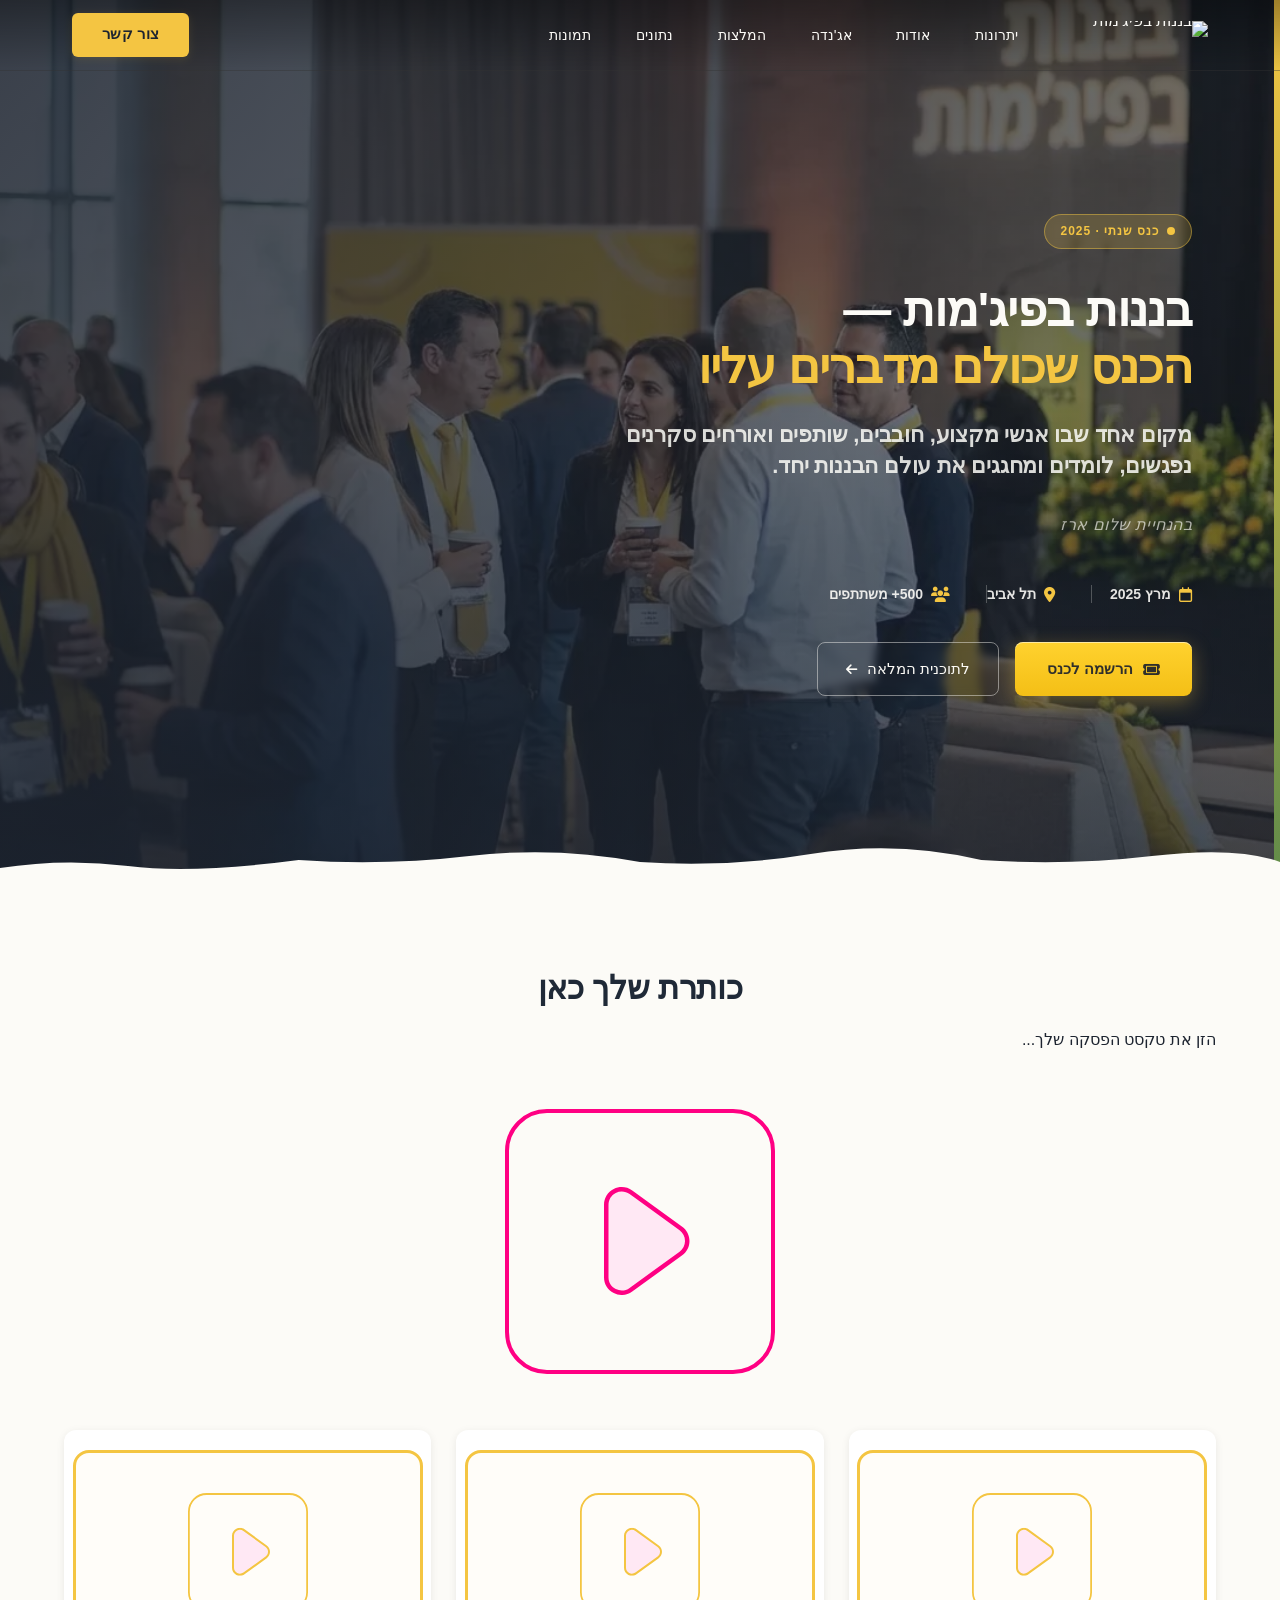
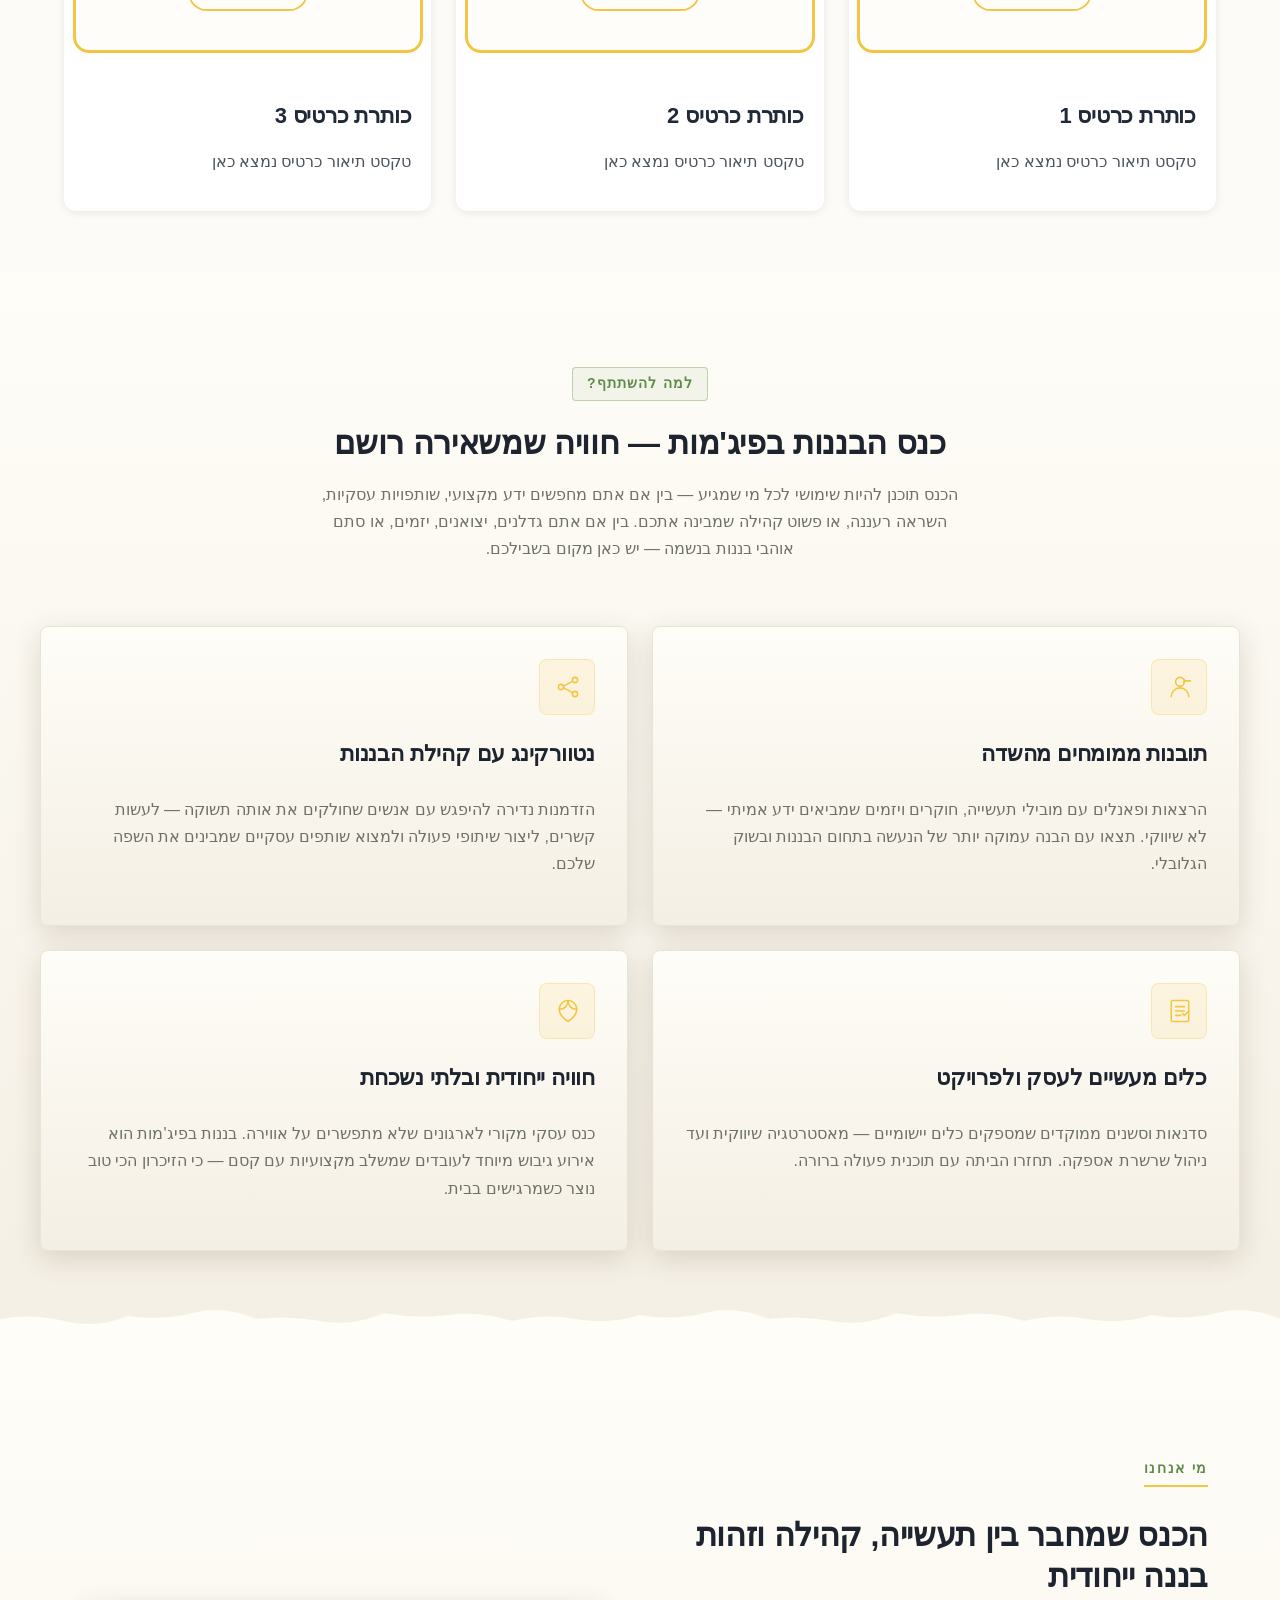
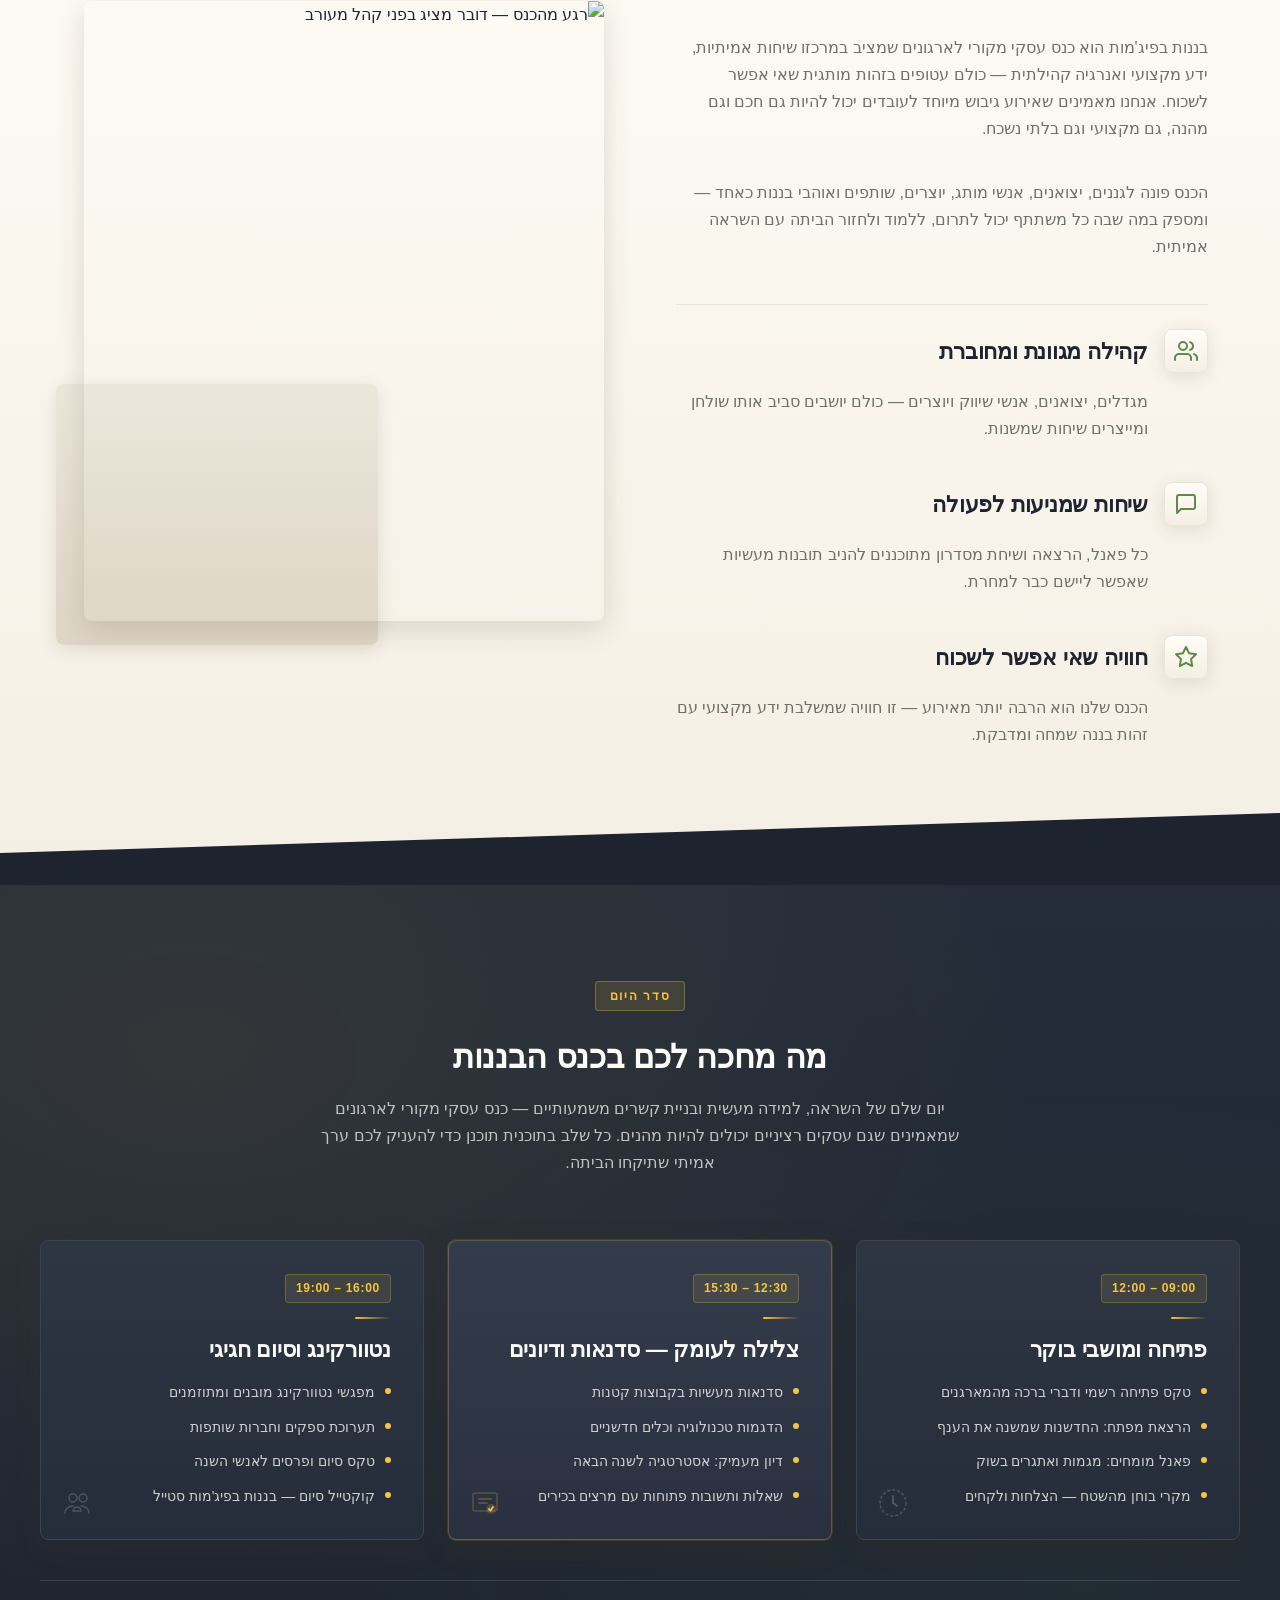
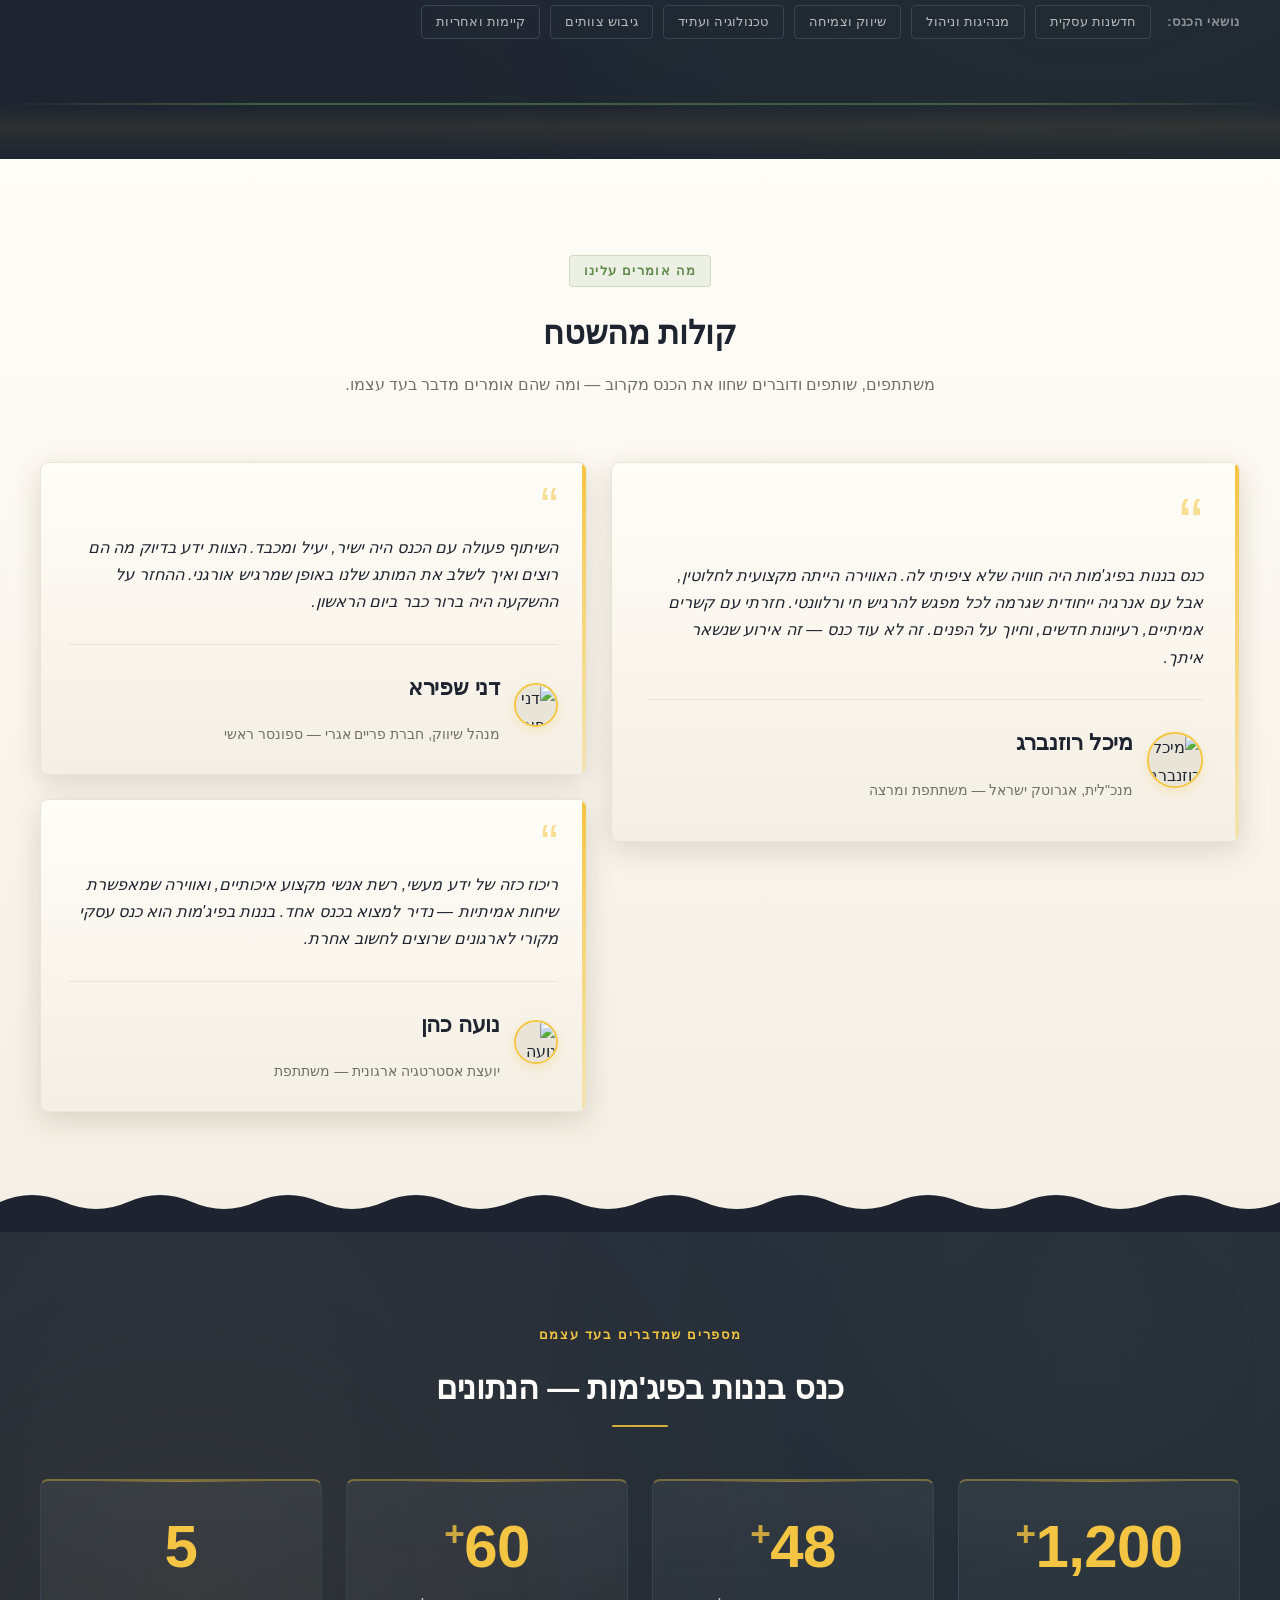
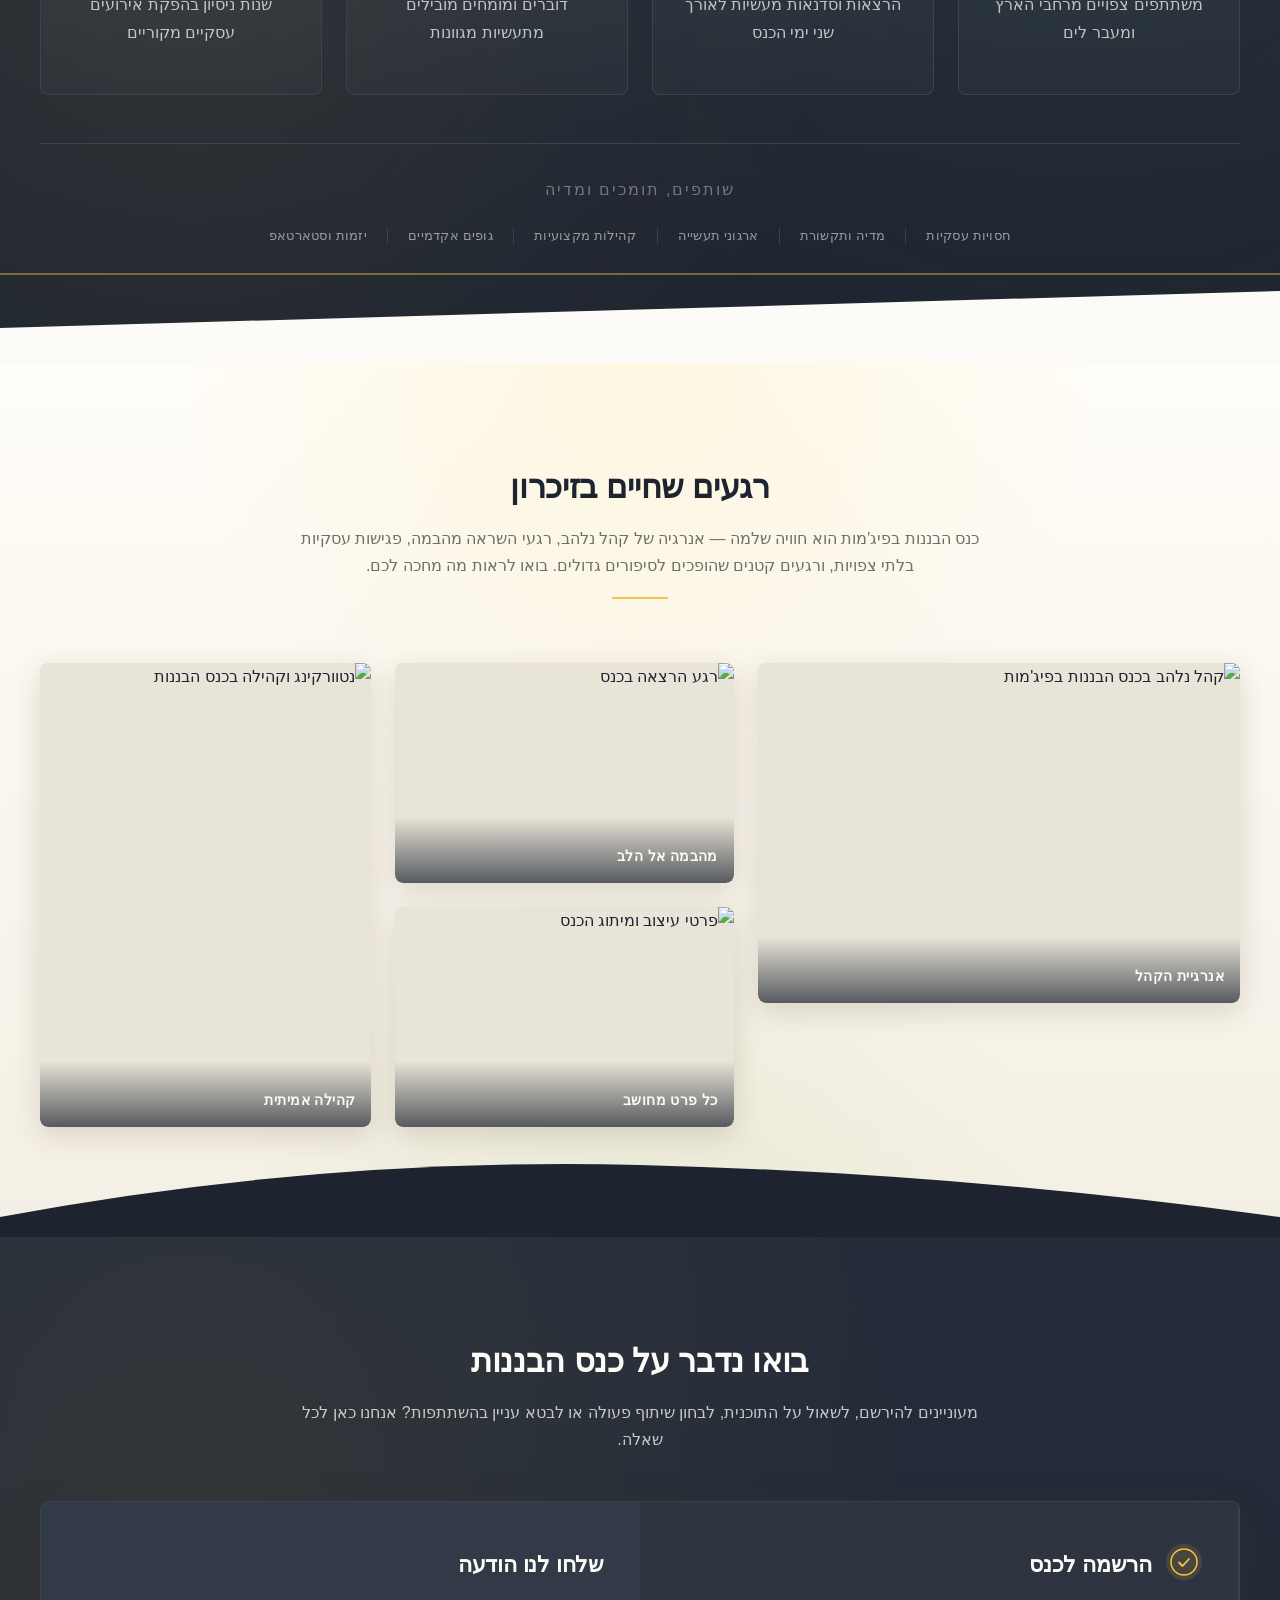
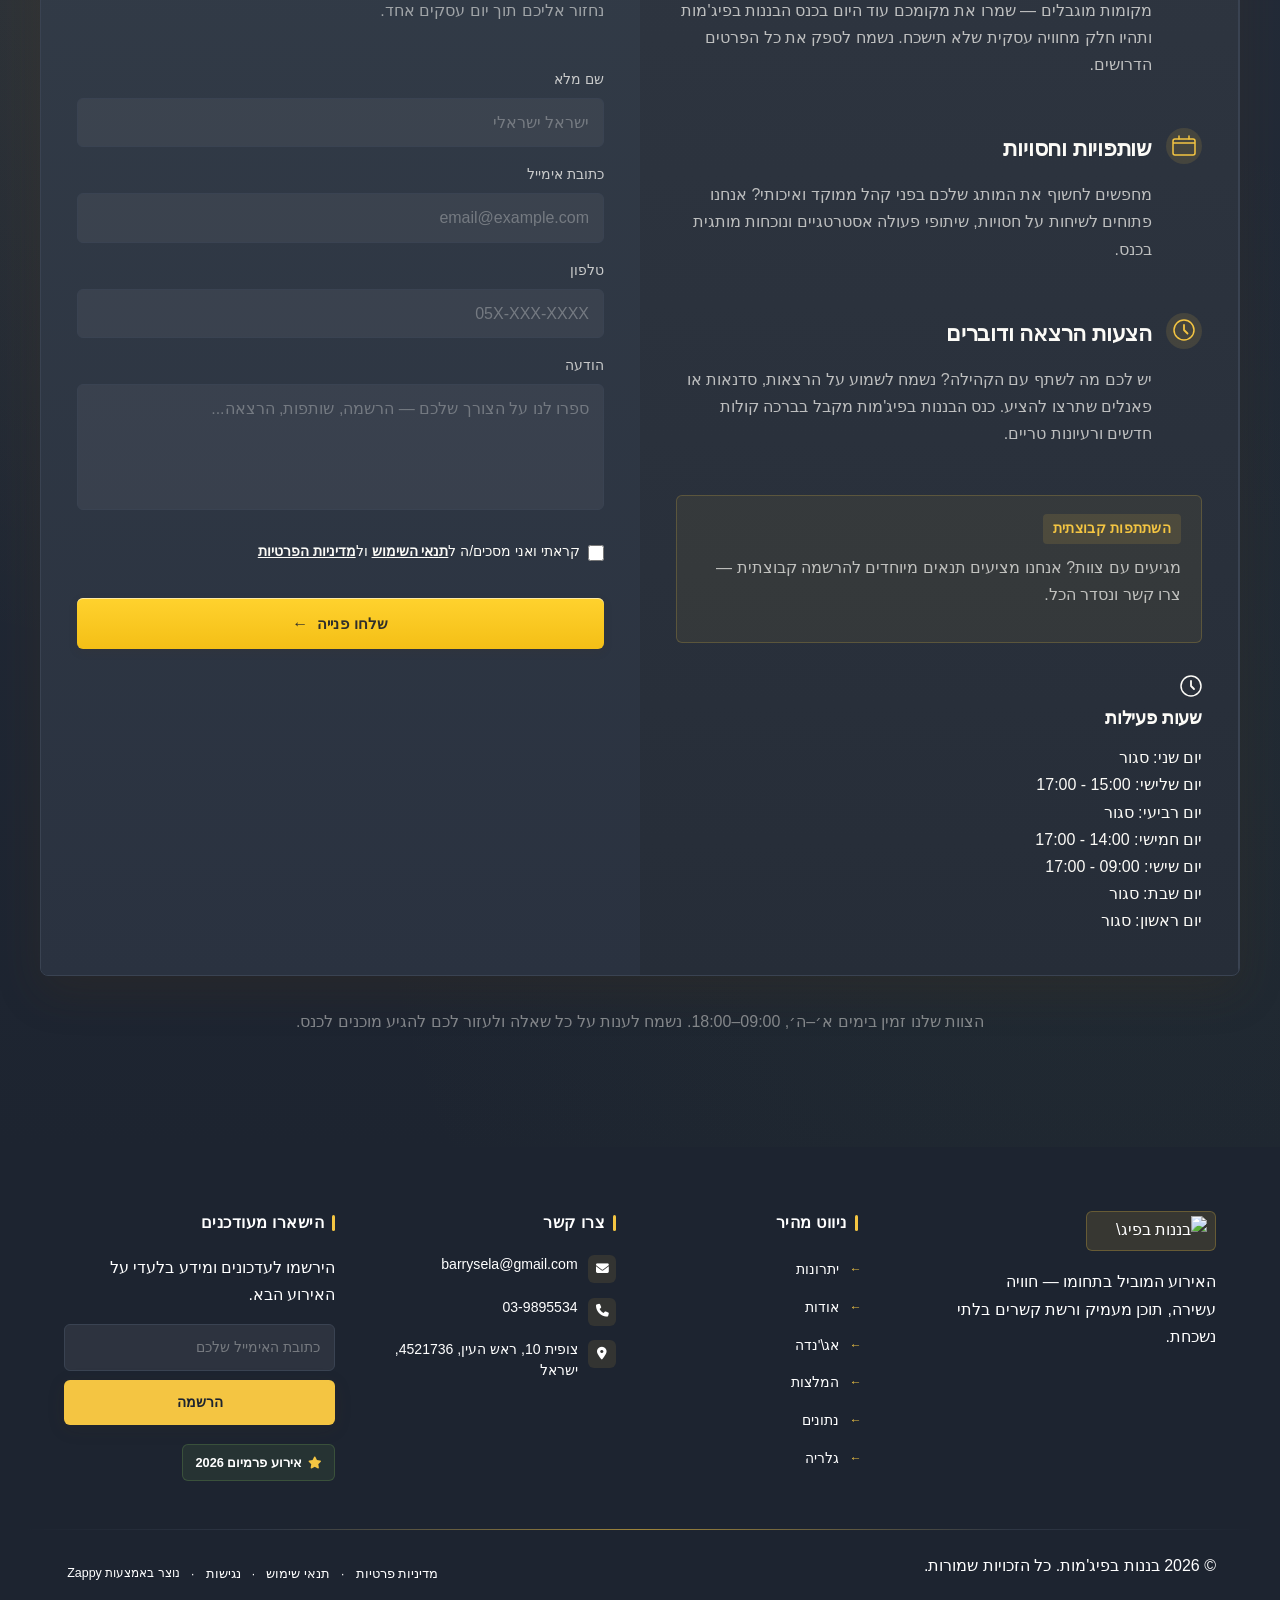
==== commit 004264be: "Background sync: Progressive GitHub Sync" ====
--- a/public/index.html
+++ b/public/index.html
@@ -238,316 +238,342 @@
     <!-- Mickidum Accessibility Toolbar -->
     <script src="https://cdn.jsdelivr.net/gh/mickidum/acc_toolbar/acctoolbar/acctoolbar.min.js"></script>
 
+
+
 <style data-zappy-section-v2-css="true">
 /* V2 Regenerated Section CSS */
 .index-hero-section {
   position: relative;
   width: 100%;
   min-height: 100vh;
+  overflow: visible;
+  background: var(--bg-dark);
+  color: var(--text-light);
   display: flex;
   align-items: center;
-  overflow: visible;
-  background-color: var(--bg-dark);
-  color: var(--text-light);
-  padding-bottom: 80px;
-}
-
-/* Background image layer */
-.index-hero-section .index-hero-bg {
+  padding-bottom: 70px;
+}
+
+/* ── Background ── */
+.index-hero-section .hero-bg-layer {
   position: absolute;
   inset: 0;
   z-index: 0;
+  overflow: hidden;
+}
+
+.index-hero-section .hero-bg-image {
   width: 100%;
   height: 100%;
+  background-size: cover;
   background-position: center;
-  background-size: cover;
-  background-repeat: no-repeat;
-}
-
-/* Scrim overlay */
-.index-hero-section .index-hero-scrim {
+  min-height: 100vh;
+}
+
+/* ── Scrim ── */
+.index-hero-section .hero-scrim {
   position: absolute;
   inset: 0;
   z-index: 1;
   pointer-events: none;
   background-image:
-    linear-gradient(to left, rgba(29,36,48,0.92) 0%, rgba(29,36,48,0.75) 55%, rgba(29,36,48,0.35) 100%),
-    linear-gradient(to top, rgba(29,36,48,0.85) 0%, rgba(29,36,48,0.0) 50%);
-}
-
-/* Banana accent bar */
-.index-hero-section .index-hero-accent-bar {
+    linear-gradient(135deg, rgba(29,36,48,0.88) 0%, rgba(29,36,48,0.72) 45%, rgba(29,36,48,0.40) 100%),
+    linear-gradient(0deg, rgba(29,36,48,0.70) 0%, transparent 55%);
+}
+
+/* ── Accent line ── */
+.index-hero-section .hero-accent-line {
   position: absolute;
   inset-inline-start: 0;
   top: 0;
-  bottom: 0;
-  width: 5px;
+  width: 6px;
+  height: 100%;
+  background: linear-gradient(180deg, #F4C542 0%, #5E8B4A 100%);
   z-index: 2;
-  background: linear-gradient(180deg, #ffd22e 0%, #f4bf16 50%, #6b9a24 100%);
   pointer-events: none;
 }
 
-/* Container */
-.index-hero-section .index-hero-container {
+/* ── Content wrapper ── */
+.index-hero-section .hero-content-wrapper {
   position: relative;
   z-index: 10;
   width: 100%;
   max-width: 1200px;
   margin: 0 auto;
-  padding: 120px 48px 40px;
+  padding: 140px 48px 60px;
   display: flex;
-  justify-content: flex-start;
-}
-
-/* Content block */
-.index-hero-section .index-hero-content {
-  max-width: 640px;
+  align-items: flex-end;
+}
+
+.index-hero-section .hero-inner {
+  max-width: 680px;
   display: flex;
   flex-direction: column;
   align-items: flex-start;
-  gap: 24px;
-  text-align: right;
-}
-
-/* Badge */
-.index-hero-section .index-hero-badge {
+  gap: 0;
+}
+
+/* ── Badge ── */
+.index-hero-section .hero-badge {
   display: inline-flex;
+  align-items: center;
+  gap: 8px;
+  background: rgba(244,197,66,0.18);
+  border: 1px solid rgba(244,197,66,0.45);
+  border-radius: 999px;
+  padding: 6px 16px;
+  margin-bottom: 24px;
+  font-family: 'Inter', sans-serif;
+  font-size: 12px;
+  font-weight: 700;
+  letter-spacing: 0.08em;
+  text-transform: uppercase;
+  color: var(--primary);
+  backdrop-filter: blur(4px);
+}
+
+.index-hero-section .badge-dot {
+  display: inline-block;
+  width: 8px;
+  height: 8px;
+  border-radius: 50%;
+  background: var(--primary);
+  animation: heroPulse 2s ease-in-out infinite;
+}
+
+@keyframes heroPulse {
+  0%, 100% { box-shadow: 0 0 0 0 rgba(244,197,66,0.6); }
+  50% { box-shadow: 0 0 0 6px rgba(244,197,66,0); }
+}
+
+/* ── Headline ── */
+.index-hero-section .hero-headline {
+  font-family: 'Cormorant Garamond', serif;
+  font-size: 3rem;
+  font-weight: 800;
+  line-height: 1.2;
+  letter-spacing: -0.02em;
+  color: var(--text-light);
+  text-align: start;
+  margin: 0 0 6px 0;
+}
+
+.index-hero-section .hero-headline-accent {
+  color: var(--primary);
+  -webkit-text-fill-color: var(--primary);
+}
+
+/* ── Subtitle ── */
+.index-hero-section .hero-subtitle {
+  font-family: 'Inter', sans-serif;
+  font-size: 1.375rem;
+  font-weight: 400;
+  line-height: 1.6;
+  color: rgba(252,251,247,0.85);
+  text-align: start;
+  margin: 20px 0 0 0;
+  max-width: 580px;
+}
+
+/* ── Host ── */
+.index-hero-section .hero-host {
+  font-family: 'Inter', sans-serif;
+  font-size: 14px;
+  font-weight: 500;
+  color: rgba(252,251,247,0.65);
+  text-align: start;
+  margin: 14px 0 0 0;
+  letter-spacing: 0.03em;
+  font-style: italic;
+}
+
+/* ── Meta strip ── */
+.index-hero-section .hero-meta {
+  display: flex;
+  flex-direction: row;
+  align-items: center;
+  gap: 0;
+  margin: 28px 0 0 0;
+  flex-wrap: wrap;
+  row-gap: 10px;
+}
+
+.index-hero-section .hero-meta-item {
+  display: flex;
   flex-direction: row;
   align-items: center;
   gap: 8px;
-  background: rgba(244, 197, 66, 0.18);
-  border: 1px solid rgba(244, 197, 66, 0.45);
-  border-radius: 999px;
-  padding: 6px 16px;
-  font-family: 'Inter', sans-serif;
-  font-size: 13px;
-  font-weight: 700;
-  letter-spacing: 0.06em;
-  text-transform: uppercase;
-  color: #ffd22e;
-}
-
-.index-hero-section .index-hero-badge-icon {
-  font-size: 15px;
-  line-height: 1;
-}
-
-/* H1 */
-.index-hero-section .index-hero-h1 {
-  font-family: 'Cormorant Garamond', serif;
-  font-size: clamp(2.4rem, 5vw, 3.8rem);
-  font-weight: 800;
-  line-height: 1.1;
-  letter-spacing: -0.02em;
-  color: var(--text-light);
-  margin: 0;
-  text-align: right;
-}
-
-.index-hero-section .index-hero-h1-sub {
-  color: #ffd22e;
-  display: block;
-}
-
-/* H3 subtitle */
-.index-hero-section .index-hero-h3 {
-  font-family: 'Inter', sans-serif;
-  font-size: 1.1rem;
-  font-weight: 400;
-  line-height: 1.7;
-  color: rgba(252, 251, 247, 0.82);
-  margin: 0;
-  max-width: 520px;
-  text-align: right;
-}
-
-/* Meta row */
-.index-hero-section .index-hero-meta {
-  display: flex;
-  flex-direction: row;
-  align-items: center;
-  gap: 12px;
-  flex-wrap: wrap;
-}
-
-.index-hero-section .index-hero-meta-item {
-  display: flex;
-  flex-direction: row;
-  align-items: center;
-  gap: 6px;
   font-family: 'Inter', sans-serif;
   font-size: 14px;
-  font-weight: 500;
-  color: rgba(252, 251, 247, 0.75);
-}
-
-.index-hero-section .index-hero-meta-item i {
-  color: #ffd22e;
-  font-size: 14px;
-}
-
-.index-hero-section .index-hero-meta-divider {
-  width: 4px;
-  height: 4px;
-  border-radius: 50%;
-  background: rgba(252, 251, 247, 0.3);
-  flex-shrink: 0;
-}
-
-/* CTA Buttons */
-.index-hero-section .index-hero-ctas {
+  font-weight: 600;
+  color: rgba(252,251,247,0.90);
+  padding: 0 18px 0 0;
+}
+
+.index-hero-section .hero-meta-item:first-child {
+  padding-inline-end: 18px;
+  padding-inline-start: 0;
+}
+
+.index-hero-section .hero-meta-item i {
+  color: var(--primary);
+  font-size: 15px;
+}
+
+.index-hero-section .hero-meta-divider {
+  width: 1px;
+  height: 18px;
+  background: rgba(252,251,247,0.25);
+  margin-inline-end: 18px;
+}
+
+/* ── CTAs ── */
+.index-hero-section .hero-ctas {
   display: flex;
   flex-direction: row;
   align-items: center;
   gap: 16px;
+  margin: 36px 0 0 0;
   flex-wrap: wrap;
 }
 
-.index-hero-section .index-hero-btn-primary {
+.index-hero-section .hero-btn-primary {
   display: inline-flex;
-  flex-direction: row;
   align-items: center;
-  gap: 8px;
+  gap: 10px;
   background: linear-gradient(180deg, #ffd22e 0%, #f4bf16 100%);
   color: #2f2f2b;
+  padding: 14px 32px;
+  border-radius: 8px;
+  border: none;
   font-family: 'Inter', sans-serif;
+  font-weight: 700;
   font-size: 15px;
-  font-weight: 700;
-  padding: 14px 28px;
-  border-radius: 8px;
   text-decoration: none;
-  box-shadow: inset 0 1px 0 rgba(255,255,255,0.55), 0 6px 20px rgba(72,52,23,0.22);
-  transition: transform 0.22s ease, box-shadow 0.22s ease;
+  box-shadow: inset 0 1px 0 rgba(255,255,255,0.55), 0 6px 20px rgba(244,197,66,0.35);
+  transition: transform 0.2s ease, box-shadow 0.2s ease;
+  cursor: pointer;
   white-space: nowrap;
 }
 
-.index-hero-section .index-hero-btn-primary:hover {
+.index-hero-section .hero-btn-primary:hover {
   transform: translateY(-3px);
-  box-shadow: inset 0 1px 0 rgba(255,255,255,0.55), 0 10px 28px rgba(72,52,23,0.3);
-}
-
-.index-hero-section .index-hero-btn-ghost {
+  box-shadow: inset 0 1px 0 rgba(255,255,255,0.55), 0 10px 28px rgba(244,197,66,0.45);
+}
+
+.index-hero-section .hero-btn-secondary {
   display: inline-flex;
-  flex-direction: row;
   align-items: center;
-  gap: 8px;
+  gap: 10px;
   background: transparent;
   color: var(--text-light);
+  padding: 13px 28px;
+  border-radius: 8px;
+  border: 1.5px solid rgba(252,251,247,0.45);
   font-family: 'Inter', sans-serif;
+  font-weight: 500;
   font-size: 15px;
-  font-weight: 500;
-  padding: 13px 22px;
-  border-radius: 8px;
-  border: 1.5px solid rgba(252, 251, 247, 0.35);
   text-decoration: none;
-  transition: border-color 0.22s ease, background 0.22s ease, transform 0.22s ease;
+  transition: border-color 0.2s ease, background 0.2s ease, transform 0.2s ease;
+  cursor: pointer;
   white-space: nowrap;
-}
-
-.index-hero-section .index-hero-btn-ghost:hover {
-  border-color: rgba(252, 251, 247, 0.7);
-  background: rgba(252, 251, 247, 0.08);
+  backdrop-filter: blur(4px);
+}
+
+.index-hero-section .hero-btn-secondary:hover {
+  border-color: var(--primary);
+  background: rgba(244,197,66,0.10);
   transform: translateY(-2px);
 }
 
-.index-hero-section .index-hero-btn-ghost i {
+.index-hero-section .hero-btn-secondary i {
   font-size: 13px;
-  transition: transform 0.22s ease;
-}
-
-.index-hero-section .index-hero-btn-ghost:hover i {
+  transition: transform 0.2s ease;
+}
+
+.index-hero-section .hero-btn-secondary:hover i {
   transform: translateX(-4px);
 }
 
-/* Host credit */
-.index-hero-section .index-hero-host {
-  font-family: 'Inter', sans-serif;
-  font-size: 13px;
-  font-weight: 400;
-  color: rgba(252, 251, 247, 0.5);
-  margin: 0;
-  text-align: right;
-}
-
-.index-hero-section .index-hero-host strong {
-  color: rgba(252, 251, 247, 0.75);
-  font-weight: 600;
-}
-
-/* Bottom wave divider */
-.index-hero-section .index-hero-divider-wrapper {
+/* ── Bottom Divider ── */
+.index-hero-section .hero-divider-wrapper {
   position: absolute;
   bottom: 0;
   left: 0;
   width: 100%;
-  height: 80px;
+  height: 70px;
   pointer-events: none;
   z-index: 5;
 }
 
-.index-hero-section .index-hero-divider-wrapper svg {
+.index-hero-section .hero-divider-wrapper svg {
   display: block;
   width: 100%;
   height: 100%;
 }
 
-/* ── MOBILE ── */
+/* ── RESPONSIVE ── */
 @media (max-width: 768px) {
   .index-hero-section {
     min-height: 100svh;
+    padding-bottom: 70px;
+  }
+
+  .index-hero-section .hero-content-wrapper {
+    padding: 110px 20px 50px;
     align-items: flex-end;
-    padding-bottom: 80px;
   }
 
-  .index-hero-section .index-hero-scrim {
-    background-image:
-      linear-gradient(to top, rgba(29,36,48,0.96) 0%, rgba(29,36,48,0.6) 60%, rgba(29,36,48,0.25) 100%);
+  .index-hero-section .hero-inner {
+    max-width: 100%;
   }
 
-  .index-hero-section .index-hero-accent-bar {
-    display: none;
+  .index-hero-section .hero-headline {
+    font-size: 2.1rem;
+    line-height: 1.25;
   }
 
-  .index-hero-section .index-hero-container {
-    padding: 100px 20px 32px;
-    justify-content: center;
+  .index-hero-section .hero-subtitle {
+    font-size: 1.05rem;
+    line-height: 1.65;
   }
 
-  .index-hero-section .index-hero-content {
-    max-width: 100%;
-    gap: 18px;
+  .index-hero-section .hero-meta {
+    gap: 0;
+    row-gap: 8px;
   }
 
-  .index-hero-section .index-hero-h1 {
-    font-size: 2.1rem;
+  .index-hero-section .hero-meta-item {
+    font-size: 13px;
+    padding-inline-end: 12px;
   }
 
-  .index-hero-section .index-hero-h3 {
-    font-size: 0.97rem;
+  .index-hero-section .hero-meta-divider {
+    margin-inline-end: 12px;
   }
 
-  .index-hero-section .index-hero-meta {
-    gap: 8px;
-  }
-
-  .index-hero-section .index-hero-ctas {
+  .index-hero-section .hero-ctas {
     flex-direction: column;
     align-items: stretch;
-    gap: 10px;
+    gap: 12px;
     width: 100%;
   }
 
-  .index-hero-section .index-hero-btn-primary,
-  .index-hero-section .index-hero-btn-ghost {
+  .index-hero-section .hero-btn-primary,
+  .index-hero-section .hero-btn-secondary {
     justify-content: center;
     width: 100%;
+    padding: 14px 20px;
   }
-}
-
-/* ── LARGE DESKTOP ── */
-@media (min-width: 1200px) {
-  .index-hero-section .index-hero-h1 {
-    font-size: 4rem;
+
+  .index-hero-section .hero-accent-line {
+    width: 4px;
+  }
+}
+
+@media (min-width: 1024px) {
+  .index-hero-section .hero-headline {
+    font-size: 3.8rem;
   }
 }
 </style>
@@ -1100,71 +1126,73 @@
   
   <main>
     <section class="index-hero-section" data-layout-spec="בית-hero" dir="rtl" data-hero-type="fullscreen-scrim" data-zappy-section="true" id="hero">
-  <!-- Background Image -->
-  <div class="index-hero-bg" style="background-image: url('assets/site-index-hero-image-1.webp'); background-size: cover; background-position: center;"></div>
+  <!-- Background Layer -->
+  <div class="hero-bg-layer">
+    <div class="hero-bg-image" style="background-image: url('assets/site-index-hero-image-1.webp'); background-size: cover; background-position: center; min-height: 100vh;"></div>
+  </div>
 
   <!-- Scrim Overlay -->
-  <div class="index-hero-scrim" aria-hidden="true"></div>
-
-  <!-- Decorative banana accent bar -->
-  <div class="index-hero-accent-bar" aria-hidden="true"></div>
+  <div class="hero-scrim" aria-hidden="true"></div>
+
+  <!-- Decorative banana accent line -->
+  <div class="hero-accent-line" aria-hidden="true"></div>
 
   <!-- Content -->
-  <div class="index-hero-container">
-    <div class="index-hero-content">
-
-      <!-- Label badge -->
-      <div class="index-hero-badge">
-        <span class="index-hero-badge-icon" aria-hidden="true">🍌</span>
+  <div class="hero-content-wrapper">
+    <div class="hero-inner">
+
+      <!-- Event badge -->
+      <div class="hero-badge">
+        <span class="badge-dot" aria-hidden="true"></span>
         <span>כנס שנתי · 2025</span>
       </div>
 
-      <!-- Main headline -->
-      <h1 class="index-hero-h1">בננות בפיג'מות —<br><span class="index-hero-h1-sub">הכנס שכולם מדברים עליו</span></h1>
-
-      <!-- Subheadline -->
-      <h3 class="index-hero-h3">מקום אחד שבו אנשי מקצוע, חובבים, שותפים ואורחים סקרנים נפגשים, לומדים ומחגגים את עולם הבננות יחד.</h3>
-
-      <!-- Meta info row -->
-      <div class="index-hero-meta">
-        <div class="index-hero-meta-item">
+      <!-- Main Headline -->
+      <h1 class="hero-headline">בננות בפיג'מות —<br><span class="hero-headline-accent">הכנס שכולם מדברים עליו</span></h1>
+
+      <!-- Subtitle -->
+      <h3 class="hero-subtitle">מקום אחד שבו אנשי מקצוע, חובבים, שותפים ואורחים סקרנים נפגשים, לומדים ומחגגים את עולם הבננות יחד.</h3>
+
+      <!-- Host line -->
+      <p class="hero-host">בהנחיית שלום ארז</p>
+
+      <!-- Meta info strip -->
+      <div class="hero-meta">
+        <div class="hero-meta-item">
           <i class="fa-regular fa-calendar" aria-hidden="true"></i>
           <span>מרץ 2025</span>
         </div>
-        <div class="index-hero-meta-divider" aria-hidden="true"></div>
-        <div class="index-hero-meta-item">
-          <i class="fa-regular fa-location-dot" aria-hidden="true"></i>
+        <div class="hero-meta-divider" aria-hidden="true"></div>
+        <div class="hero-meta-item">
+          <i class="fa-solid fa-location-dot" aria-hidden="true"></i>
           <span>תל אביב</span>
         </div>
-        <div class="index-hero-meta-divider" aria-hidden="true"></div>
-        <div class="index-hero-meta-item">
-          <i class="fa-regular fa-users" aria-hidden="true"></i>
+        <div class="hero-meta-divider" aria-hidden="true"></div>
+        <div class="hero-meta-item">
+          <i class="fa-solid fa-users" aria-hidden="true"></i>
           <span>500+ משתתפים</span>
         </div>
       </div>
 
       <!-- CTA Buttons -->
-      <div class="index-hero-ctas">
-        <a href="#contact" class="index-hero-btn-primary">
-          <i class="fa-solid fa-pen-to-square" aria-hidden="true"></i>
+      <div class="hero-ctas">
+        <a href="#contact" class="btn-primary hero-btn-primary">
+          <i class="fa-solid fa-ticket" aria-hidden="true"></i>
           הרשמה לכנס
         </a>
-        <a href="#program" class="index-hero-btn-ghost">
+        <a href="#program" class="btn-ghost-outline hero-btn-secondary">
           לתוכנית המלאה
           <i class="fa-solid fa-arrow-left" aria-hidden="true"></i>
         </a>
       </div>
 
-      <!-- Host credit -->
-      <p class="index-hero-host">בהנחיית <strong>שלום ארז</strong></p>
-
     </div>
   </div>
 
-  <!-- Bottom wave divider -->
-  <div class="index-hero-divider-wrapper">
-    <svg data-no-icon-edit="true" aria-hidden="true" viewBox="0 0 1440 80" preserveAspectRatio="none" xmlns="http://www.w3.org/2000/svg">
-      <path d="M0,80 L0,48 Q120,28 240,44 T480,36 Q600,28 720,44 T960,36 Q1080,28 1200,44 T1440,38 L1440,80 Z" fill="var(--bg-light)"></path>
+  <!-- Bottom divider -->
+  <div class="hero-divider-wrapper">
+    <svg data-no-icon-edit="true" aria-hidden="true" viewBox="0 0 1200 70" preserveAspectRatio="none" xmlns="http://www.w3.org/2000/svg">
+      <path d="M0,70 L0,38 Q60,28 120,36 T280,30 Q360,36 440,26 T600,32 Q680,38 760,24 T920,30 Q1000,36 1080,26 T1200,32 L1200,70 Z" fill="var(--bg-light)"></path>
     </svg>
   </div>
 </section>
--- a/styles.css
+++ b/styles.css
@@ -5401,319 +5401,370 @@
 .site-footer .footer-badge span {
   color: #ffffff !important;
 }
+/* Background image layer */
+
+/* Scrim overlay */
+
+/* Banana accent bar */
+
+/* Container */
+
+/* Content block */
+
+/* Badge */
+
+/* H1 */
+
+/* H3 subtitle */
+
+/* Meta row */
+
+/* CTA Buttons */
+
+/* Host credit */
+
+/* Bottom wave divider */
+
+/* ── MOBILE ── */
+
+/* ── LARGE DESKTOP ── */
 
 /* ═══════════════════════════════════════════════════════════
    V2 REGENERATED SECTION CSS (בית-hero)
-   Added: 2026-04-19T10:01:03.853Z
+   Added: 2026-04-19T10:01:54.716Z
    ═══════════════════════════════════════════════════════════ */
 .index-hero-section {
   position: relative;
   width: 100%;
   min-height: 100vh;
+  overflow: visible;
+  background: var(--bg-dark);
+  color: var(--text-light);
   display: flex;
   align-items: center;
-  overflow: visible;
-  background-color: var(--bg-dark);
-  color: var(--text-light);
-  padding-bottom: 80px;
-}
-
-/* Background image layer */
-.index-hero-section .index-hero-bg {
+  padding-bottom: 70px;
+}
+
+/* ── Background ── */
+.index-hero-section .hero-bg-layer {
   position: absolute;
   inset: 0;
   z-index: 0;
+  overflow: hidden;
+}
+
+.index-hero-section .hero-bg-image {
   width: 100%;
   height: 100%;
+  background-size: cover;
   background-position: center;
-  background-size: cover;
-  background-repeat: no-repeat;
-}
-
-/* Scrim overlay */
-.index-hero-section .index-hero-scrim {
+  min-height: 100vh;
+}
+
+/* ── Scrim ── */
+.index-hero-section .hero-scrim {
   position: absolute;
   inset: 0;
   z-index: 1;
   pointer-events: none;
   background-image:
-    linear-gradient(to left, rgba(29,36,48,0.92) 0%, rgba(29,36,48,0.75) 55%, rgba(29,36,48,0.35) 100%),
-    linear-gradient(to top, rgba(29,36,48,0.85) 0%, rgba(29,36,48,0.0) 50%);
-}
-
-/* Banana accent bar */
-.index-hero-section .index-hero-accent-bar {
+    linear-gradient(135deg, rgba(29,36,48,0.88) 0%, rgba(29,36,48,0.72) 45%, rgba(29,36,48,0.40) 100%),
+    linear-gradient(0deg, rgba(29,36,48,0.70) 0%, transparent 55%);
+}
+
+/* ── Accent line ── */
+.index-hero-section .hero-accent-line {
   position: absolute;
   inset-inline-start: 0;
   top: 0;
-  bottom: 0;
-  width: 5px;
+  width: 6px;
+  height: 100%;
+  background: linear-gradient(180deg, #F4C542 0%, #5E8B4A 100%);
   z-index: 2;
-  background: linear-gradient(180deg, #ffd22e 0%, #f4bf16 50%, #6b9a24 100%);
   pointer-events: none;
 }
 
-/* Container */
-.index-hero-section .index-hero-container {
+/* ── Content wrapper ── */
+.index-hero-section .hero-content-wrapper {
   position: relative;
   z-index: 10;
   width: 100%;
   max-width: 1200px;
   margin: 0 auto;
-  padding: 120px 48px 40px;
+  padding: 140px 48px 60px;
   display: flex;
-  justify-content: flex-start;
-}
-
-/* Content block */
-.index-hero-section .index-hero-content {
-  max-width: 640px;
+  align-items: flex-end;
+}
+
+.index-hero-section .hero-inner {
+  max-width: 680px;
   display: flex;
   flex-direction: column;
   align-items: flex-start;
-  gap: 24px;
-  text-align: right;
-}
-
-/* Badge */
-.index-hero-section .index-hero-badge {
+  gap: 0;
+}
+
+/* ── Badge ── */
+.index-hero-section .hero-badge {
   display: inline-flex;
+  align-items: center;
+  gap: 8px;
+  background: rgba(244,197,66,0.18);
+  border: 1px solid rgba(244,197,66,0.45);
+  border-radius: 999px;
+  padding: 6px 16px;
+  margin-bottom: 24px;
+  font-family: 'Inter', sans-serif;
+  font-size: 12px;
+  font-weight: 700;
+  letter-spacing: 0.08em;
+  text-transform: uppercase;
+  color: var(--primary);
+  backdrop-filter: blur(4px);
+}
+
+.index-hero-section .badge-dot {
+  display: inline-block;
+  width: 8px;
+  height: 8px;
+  border-radius: 50%;
+  background: var(--primary);
+  animation: heroPulse 2s ease-in-out infinite;
+}
+
+@keyframes heroPulse {
+  0%, 100% { box-shadow: 0 0 0 0 rgba(244,197,66,0.6); }
+  50% { box-shadow: 0 0 0 6px rgba(244,197,66,0); }
+}
+
+/* ── Headline ── */
+.index-hero-section .hero-headline {
+  font-family: 'Cormorant Garamond', serif;
+  font-size: 3rem;
+  font-weight: 800;
+  line-height: 1.2;
+  letter-spacing: -0.02em;
+  color: var(--text-light);
+  text-align: start;
+  margin: 0 0 6px 0;
+}
+
+.index-hero-section .hero-headline-accent {
+  color: var(--primary);
+  -webkit-text-fill-color: var(--primary);
+}
+
+/* ── Subtitle ── */
+.index-hero-section .hero-subtitle {
+  font-family: 'Inter', sans-serif;
+  font-size: 1.375rem;
+  font-weight: 400;
+  line-height: 1.6;
+  color: rgba(252,251,247,0.85);
+  text-align: start;
+  margin: 20px 0 0 0;
+  max-width: 580px;
+}
+
+/* ── Host ── */
+.index-hero-section .hero-host {
+  font-family: 'Inter', sans-serif;
+  font-size: 14px;
+  font-weight: 500;
+  color: rgba(252,251,247,0.65);
+  text-align: start;
+  margin: 14px 0 0 0;
+  letter-spacing: 0.03em;
+  font-style: italic;
+}
+
+/* ── Meta strip ── */
+.index-hero-section .hero-meta {
+  display: flex;
+  flex-direction: row;
+  align-items: center;
+  gap: 0;
+  margin: 28px 0 0 0;
+  flex-wrap: wrap;
+  row-gap: 10px;
+}
+
+.index-hero-section .hero-meta-item {
+  display: flex;
   flex-direction: row;
   align-items: center;
   gap: 8px;
-  background: rgba(244, 197, 66, 0.18);
-  border: 1px solid rgba(244, 197, 66, 0.45);
-  border-radius: 999px;
-  padding: 6px 16px;
-  font-family: 'Inter', sans-serif;
-  font-size: 13px;
-  font-weight: 700;
-  letter-spacing: 0.06em;
-  text-transform: uppercase;
-  color: #ffd22e;
-}
-
-.index-hero-section .index-hero-badge-icon {
-  font-size: 15px;
-  line-height: 1;
-}
-
-/* H1 */
-.index-hero-section .index-hero-h1 {
-  font-family: 'Cormorant Garamond', serif;
-  font-size: clamp(2.4rem, 5vw, 3.8rem);
-  font-weight: 800;
-  line-height: 1.1;
-  letter-spacing: -0.02em;
-  color: var(--text-light);
-  margin: 0;
-  text-align: right;
-}
-
-.index-hero-section .index-hero-h1-sub {
-  color: #ffd22e;
-  display: block;
-}
-
-/* H3 subtitle */
-.index-hero-section .index-hero-h3 {
-  font-family: 'Inter', sans-serif;
-  font-size: 1.1rem;
-  font-weight: 400;
-  line-height: 1.7;
-  color: rgba(252, 251, 247, 0.82);
-  margin: 0;
-  max-width: 520px;
-  text-align: right;
-}
-
-/* Meta row */
-.index-hero-section .index-hero-meta {
-  display: flex;
-  flex-direction: row;
-  align-items: center;
-  gap: 12px;
-  flex-wrap: wrap;
-}
-
-.index-hero-section .index-hero-meta-item {
-  display: flex;
-  flex-direction: row;
-  align-items: center;
-  gap: 6px;
   font-family: 'Inter', sans-serif;
   font-size: 14px;
-  font-weight: 500;
-  color: rgba(252, 251, 247, 0.75);
-}
-
-.index-hero-section .index-hero-meta-item i {
-  color: #ffd22e;
-  font-size: 14px;
-}
-
-.index-hero-section .index-hero-meta-divider {
-  width: 4px;
-  height: 4px;
-  border-radius: 50%;
-  background: rgba(252, 251, 247, 0.3);
-  flex-shrink: 0;
-}
-
-/* CTA Buttons */
-.index-hero-section .index-hero-ctas {
+  font-weight: 600;
+  color: rgba(252,251,247,0.90);
+  padding: 0 18px 0 0;
+}
+
+.index-hero-section .hero-meta-item:first-child {
+  padding-inline-end: 18px;
+  padding-inline-start: 0;
+}
+
+.index-hero-section .hero-meta-item i {
+  color: var(--primary);
+  font-size: 15px;
+}
+
+.index-hero-section .hero-meta-divider {
+  width: 1px;
+  height: 18px;
+  background: rgba(252,251,247,0.25);
+  margin-inline-end: 18px;
+}
+
+/* ── CTAs ── */
+.index-hero-section .hero-ctas {
   display: flex;
   flex-direction: row;
   align-items: center;
   gap: 16px;
+  margin: 36px 0 0 0;
   flex-wrap: wrap;
 }
 
-.index-hero-section .index-hero-btn-primary {
+.index-hero-section .hero-btn-primary {
   display: inline-flex;
-  flex-direction: row;
   align-items: center;
-  gap: 8px;
+  gap: 10px;
   background: linear-gradient(180deg, #ffd22e 0%, #f4bf16 100%);
   color: #2f2f2b;
+  padding: 14px 32px;
+  border-radius: 8px;
+  border: none;
   font-family: 'Inter', sans-serif;
+  font-weight: 700;
   font-size: 15px;
-  font-weight: 700;
-  padding: 14px 28px;
-  border-radius: 8px;
   text-decoration: none;
-  box-shadow: inset 0 1px 0 rgba(255,255,255,0.55), 0 6px 20px rgba(72,52,23,0.22);
-  transition: transform 0.22s ease, box-shadow 0.22s ease;
+  box-shadow: inset 0 1px 0 rgba(255,255,255,0.55), 0 6px 20px rgba(244,197,66,0.35);
+  transition: transform 0.2s ease, box-shadow 0.2s ease;
+  cursor: pointer;
   white-space: nowrap;
 }
 
-.index-hero-section .index-hero-btn-primary:hover {
+.index-hero-section .hero-btn-primary:hover {
   transform: translateY(-3px);
-  box-shadow: inset 0 1px 0 rgba(255,255,255,0.55), 0 10px 28px rgba(72,52,23,0.3);
-}
-
-.index-hero-section .index-hero-btn-ghost {
+  box-shadow: inset 0 1px 0 rgba(255,255,255,0.55), 0 10px 28px rgba(244,197,66,0.45);
+}
+
+.index-hero-section .hero-btn-secondary {
   display: inline-flex;
-  flex-direction: row;
   align-items: center;
-  gap: 8px;
+  gap: 10px;
   background: transparent;
   color: var(--text-light);
+  padding: 13px 28px;
+  border-radius: 8px;
+  border: 1.5px solid rgba(252,251,247,0.45);
   font-family: 'Inter', sans-serif;
+  font-weight: 500;
   font-size: 15px;
-  font-weight: 500;
-  padding: 13px 22px;
-  border-radius: 8px;
-  border: 1.5px solid rgba(252, 251, 247, 0.35);
   text-decoration: none;
-  transition: border-color 0.22s ease, background 0.22s ease, transform 0.22s ease;
+  transition: border-color 0.2s ease, background 0.2s ease, transform 0.2s ease;
+  cursor: pointer;
   white-space: nowrap;
-}
-
-.index-hero-section .index-hero-btn-ghost:hover {
-  border-color: rgba(252, 251, 247, 0.7);
-  background: rgba(252, 251, 247, 0.08);
+  backdrop-filter: blur(4px);
+}
+
+.index-hero-section .hero-btn-secondary:hover {
+  border-color: var(--primary);
+  background: rgba(244,197,66,0.10);
   transform: translateY(-2px);
 }
 
-.index-hero-section .index-hero-btn-ghost i {
+.index-hero-section .hero-btn-secondary i {
   font-size: 13px;
-  transition: transform 0.22s ease;
-}
-
-.index-hero-section .index-hero-btn-ghost:hover i {
+  transition: transform 0.2s ease;
+}
+
+.index-hero-section .hero-btn-secondary:hover i {
   transform: translateX(-4px);
 }
 
-/* Host credit */
-.index-hero-section .index-hero-host {
-  font-family: 'Inter', sans-serif;
-  font-size: 13px;
-  font-weight: 400;
-  color: rgba(252, 251, 247, 0.5);
-  margin: 0;
-  text-align: right;
-}
-
-.index-hero-section .index-hero-host strong {
-  color: rgba(252, 251, 247, 0.75);
-  font-weight: 600;
-}
-
-/* Bottom wave divider */
-.index-hero-section .index-hero-divider-wrapper {
+/* ── Bottom Divider ── */
+.index-hero-section .hero-divider-wrapper {
   position: absolute;
   bottom: 0;
   left: 0;
   width: 100%;
-  height: 80px;
+  height: 70px;
   pointer-events: none;
   z-index: 5;
 }
 
-.index-hero-section .index-hero-divider-wrapper svg {
+.index-hero-section .hero-divider-wrapper svg {
   display: block;
   width: 100%;
   height: 100%;
 }
 
-/* ── MOBILE ── */
+/* ── RESPONSIVE ── */
 @media (max-width: 768px) {
   .index-hero-section {
     min-height: 100svh;
+    padding-bottom: 70px;
+  }
+
+  .index-hero-section .hero-content-wrapper {
+    padding: 110px 20px 50px;
     align-items: flex-end;
-    padding-bottom: 80px;
-  }
-
-  .index-hero-section .index-hero-scrim {
-    background-image:
-      linear-gradient(to top, rgba(29,36,48,0.96) 0%, rgba(29,36,48,0.6) 60%, rgba(29,36,48,0.25) 100%);
-  }
-
-  .index-hero-section .index-hero-accent-bar {
-    display: none;
-  }
-
-  .index-hero-section .index-hero-container {
-    padding: 100px 20px 32px;
-    justify-content: center;
-  }
-
-  .index-hero-section .index-hero-content {
+  }
+
+  .index-hero-section .hero-inner {
     max-width: 100%;
-    gap: 18px;
-  }
-
-  .index-hero-section .index-hero-h1 {
+  }
+
+  .index-hero-section .hero-headline {
     font-size: 2.1rem;
-  }
-
-  .index-hero-section .index-hero-h3 {
-    font-size: 0.97rem;
-  }
-
-  .index-hero-section .index-hero-meta {
-    gap: 8px;
-  }
-
-  .index-hero-section .index-hero-ctas {
+    line-height: 1.25;
+  }
+
+  .index-hero-section .hero-subtitle {
+    font-size: 1.05rem;
+    line-height: 1.65;
+  }
+
+  .index-hero-section .hero-meta {
+    gap: 0;
+    row-gap: 8px;
+  }
+
+  .index-hero-section .hero-meta-item {
+    font-size: 13px;
+    padding-inline-end: 12px;
+  }
+
+  .index-hero-section .hero-meta-divider {
+    margin-inline-end: 12px;
+  }
+
+  .index-hero-section .hero-ctas {
     flex-direction: column;
     align-items: stretch;
-    gap: 10px;
+    gap: 12px;
     width: 100%;
   }
 
-  .index-hero-section .index-hero-btn-primary,
-  .index-hero-section .index-hero-btn-ghost {
+  .index-hero-section .hero-btn-primary,
+  .index-hero-section .hero-btn-secondary {
     justify-content: center;
     width: 100%;
-  }
-}
-
-/* ── LARGE DESKTOP ── */
-@media (min-width: 1200px) {
-  .index-hero-section .index-hero-h1 {
-    font-size: 4rem;
+    padding: 14px 20px;
+  }
+
+  .index-hero-section .hero-accent-line {
+    width: 4px;
+  }
+}
+
+@media (min-width: 1024px) {
+  .index-hero-section .hero-headline {
+    font-size: 3.8rem;
   }
 }
 /* mobile-submenu-overflow-fix */
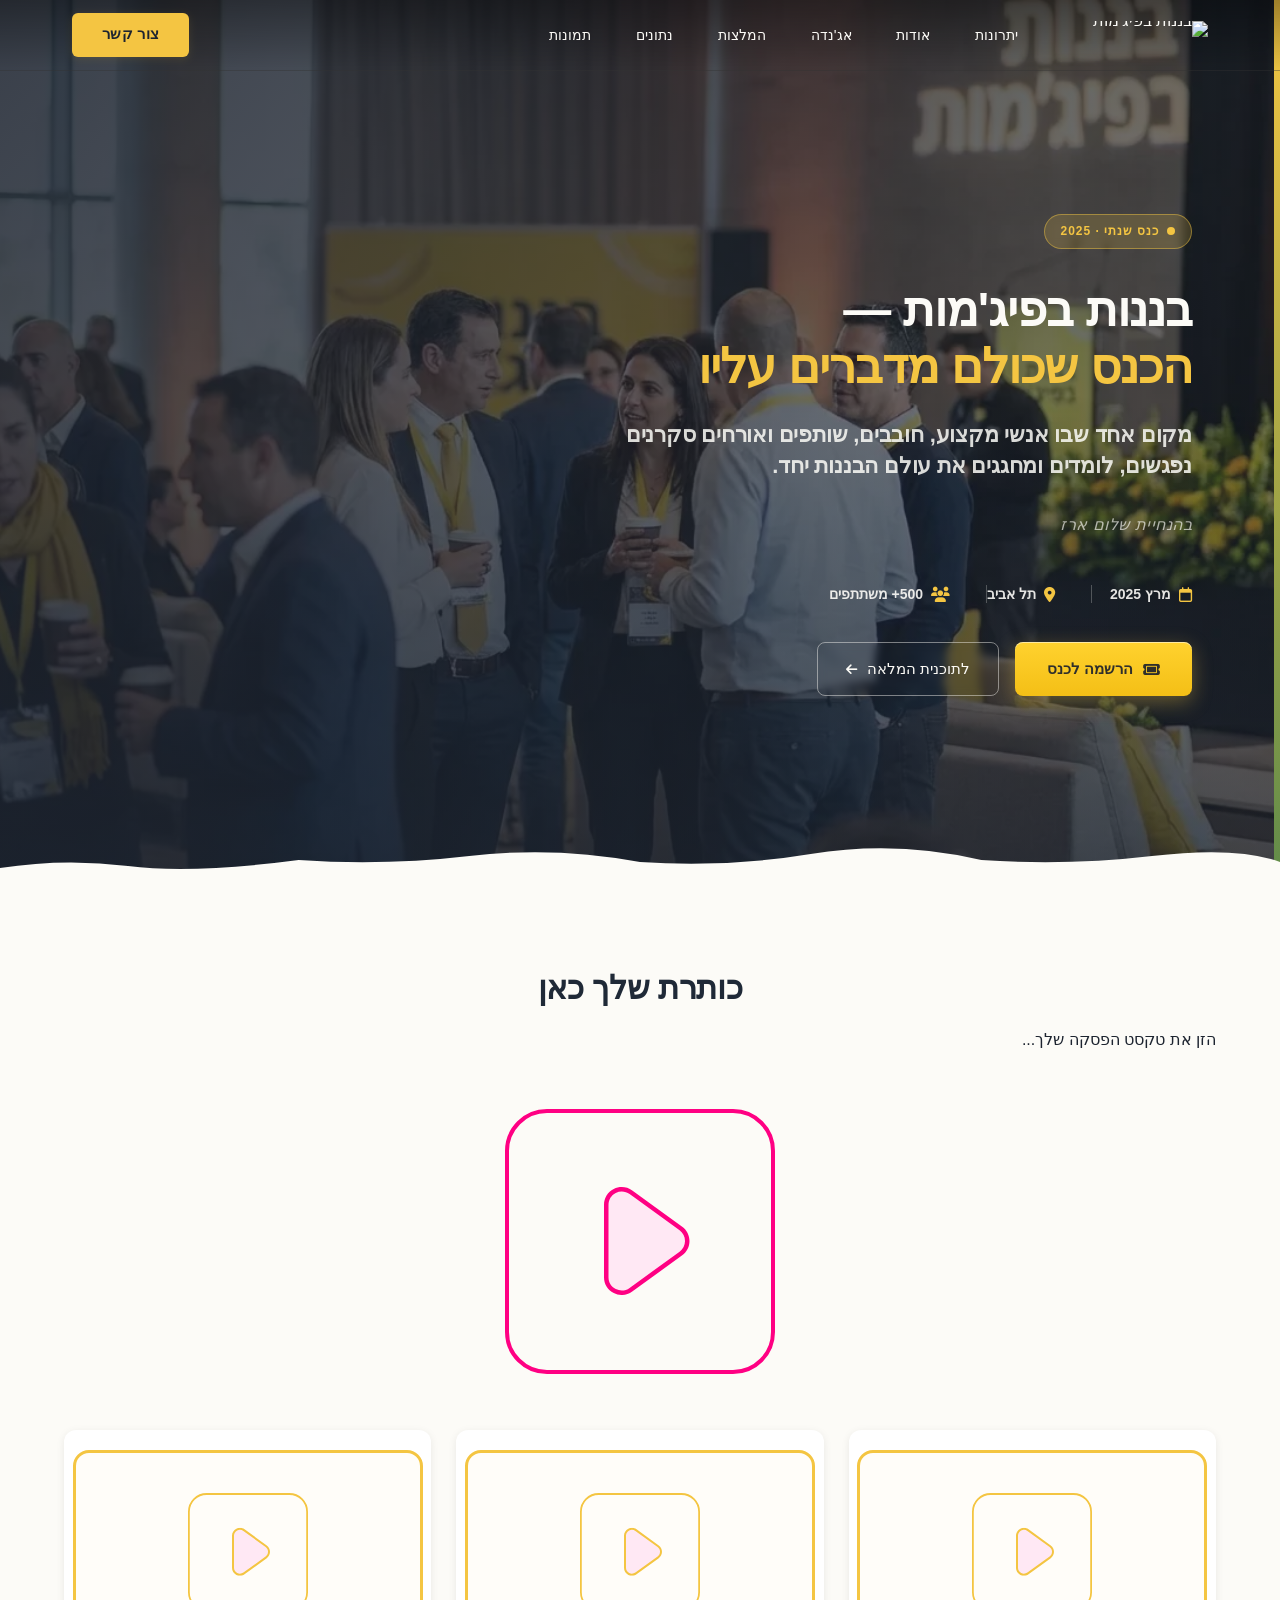
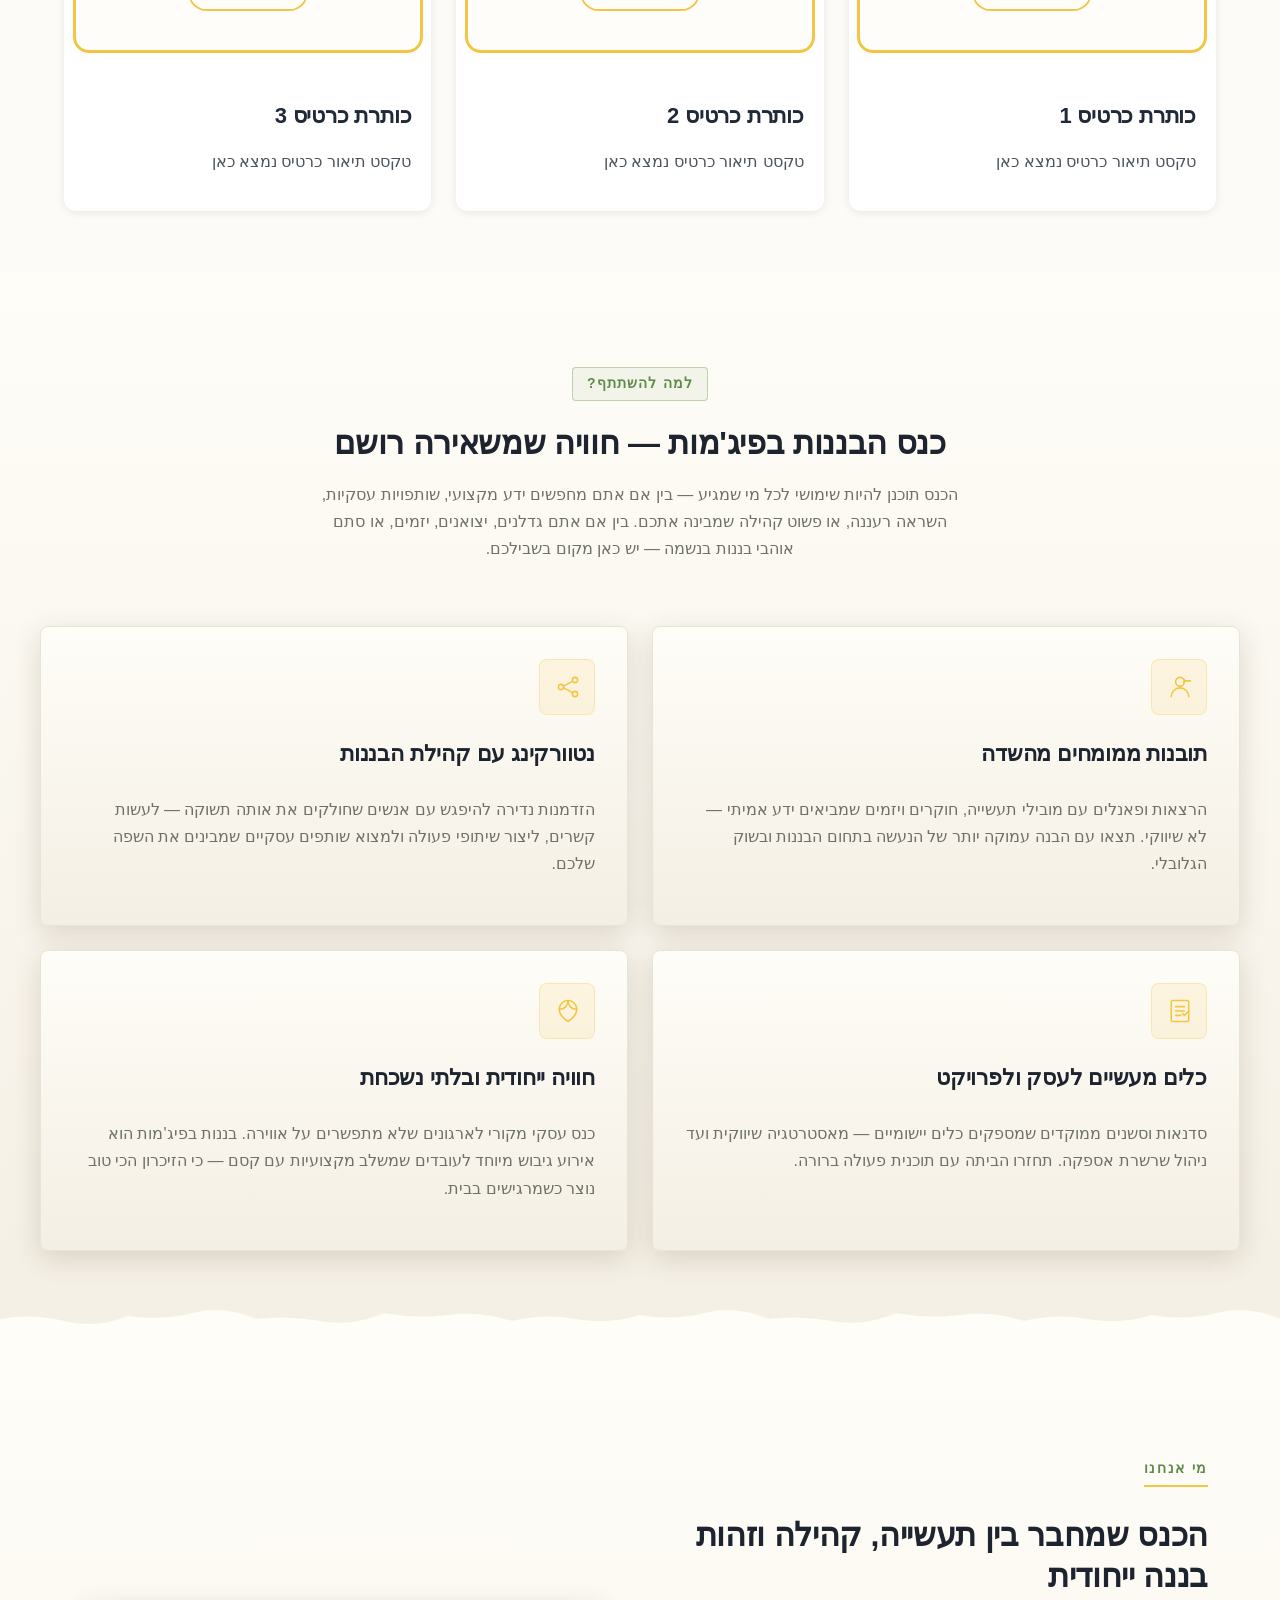
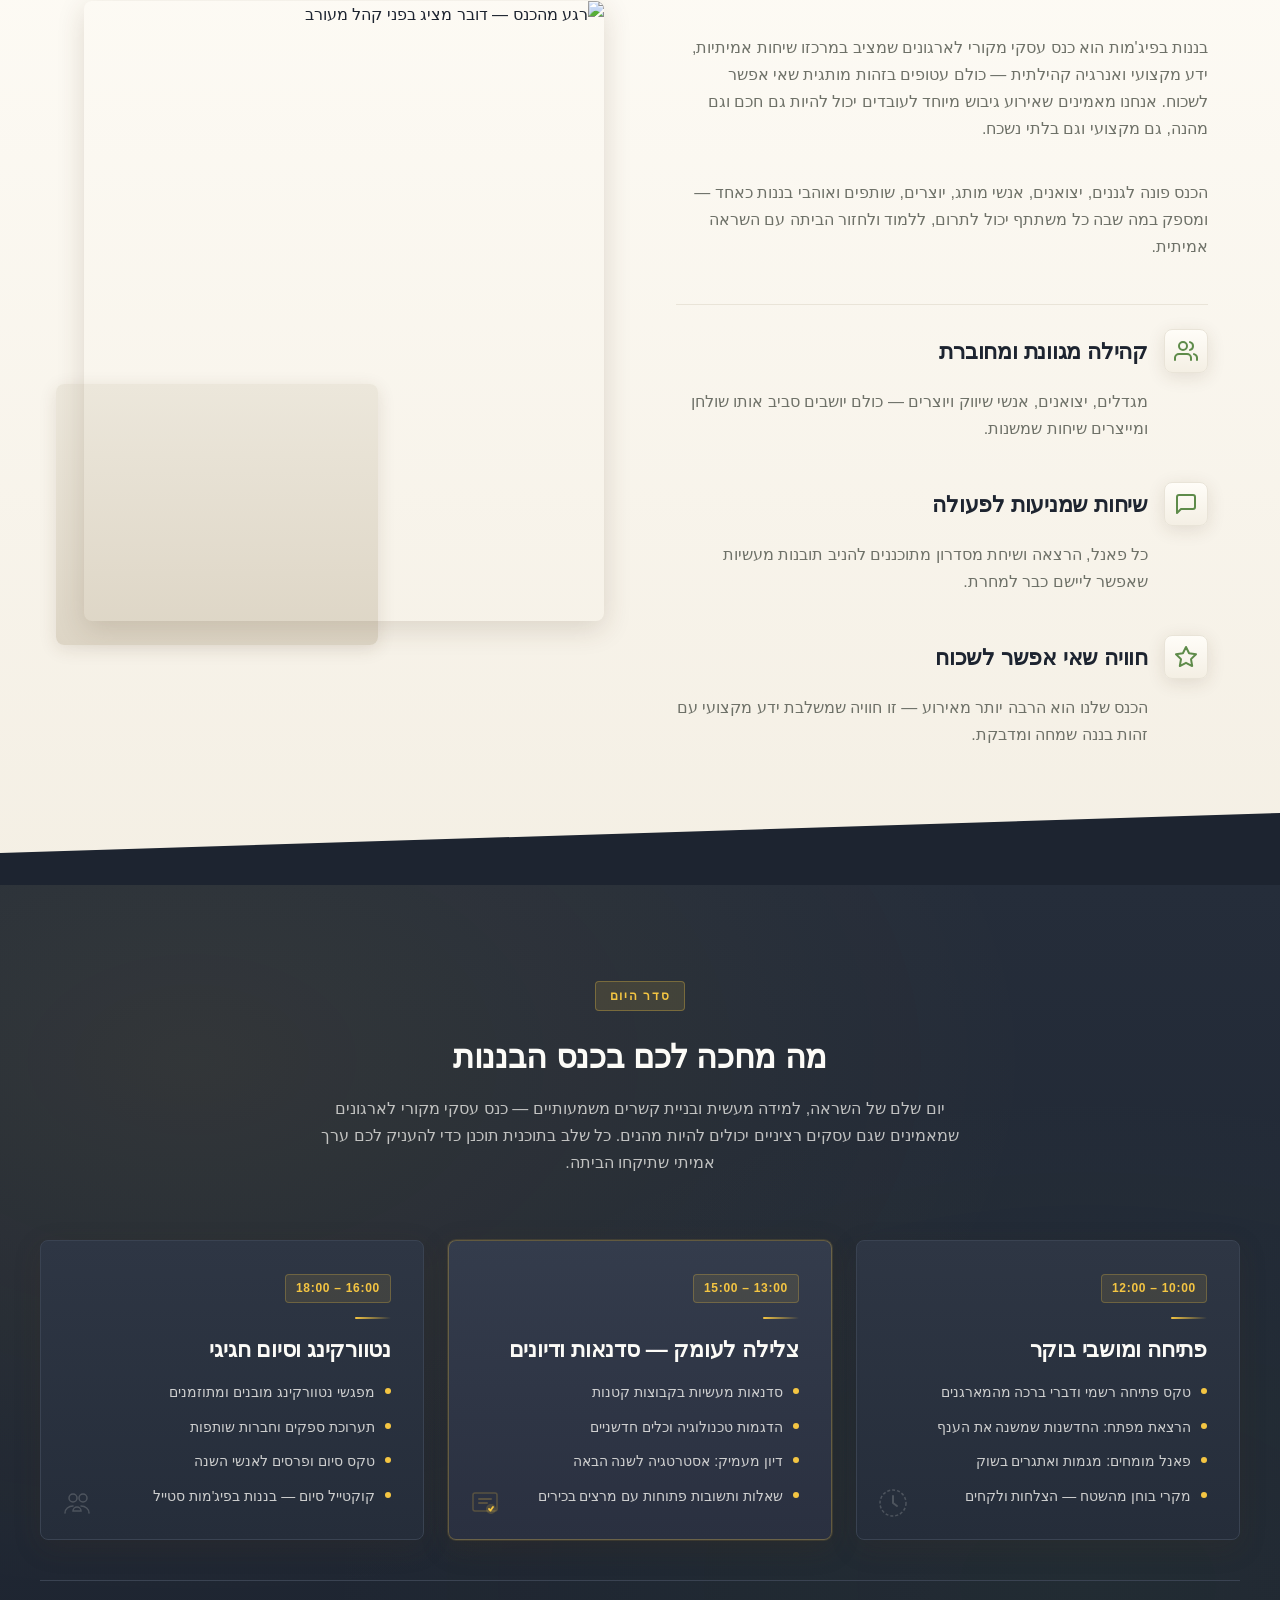
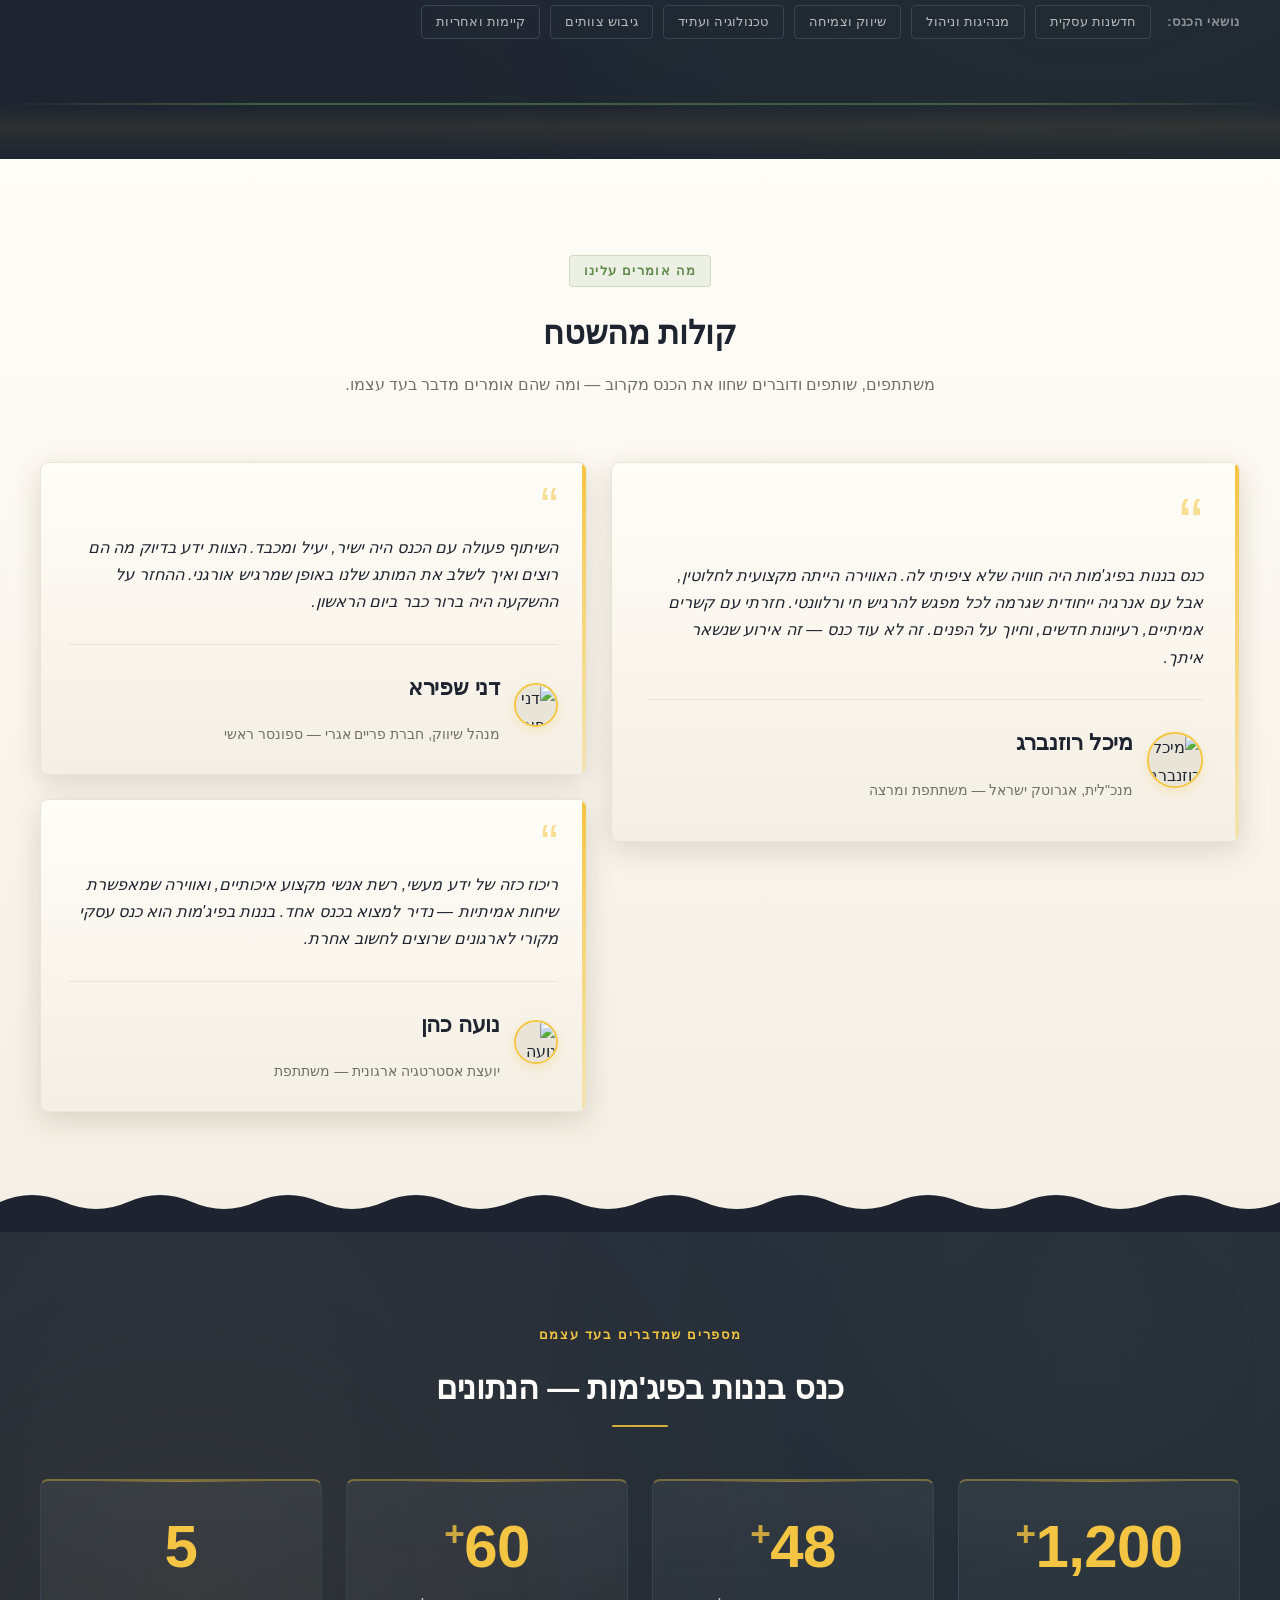
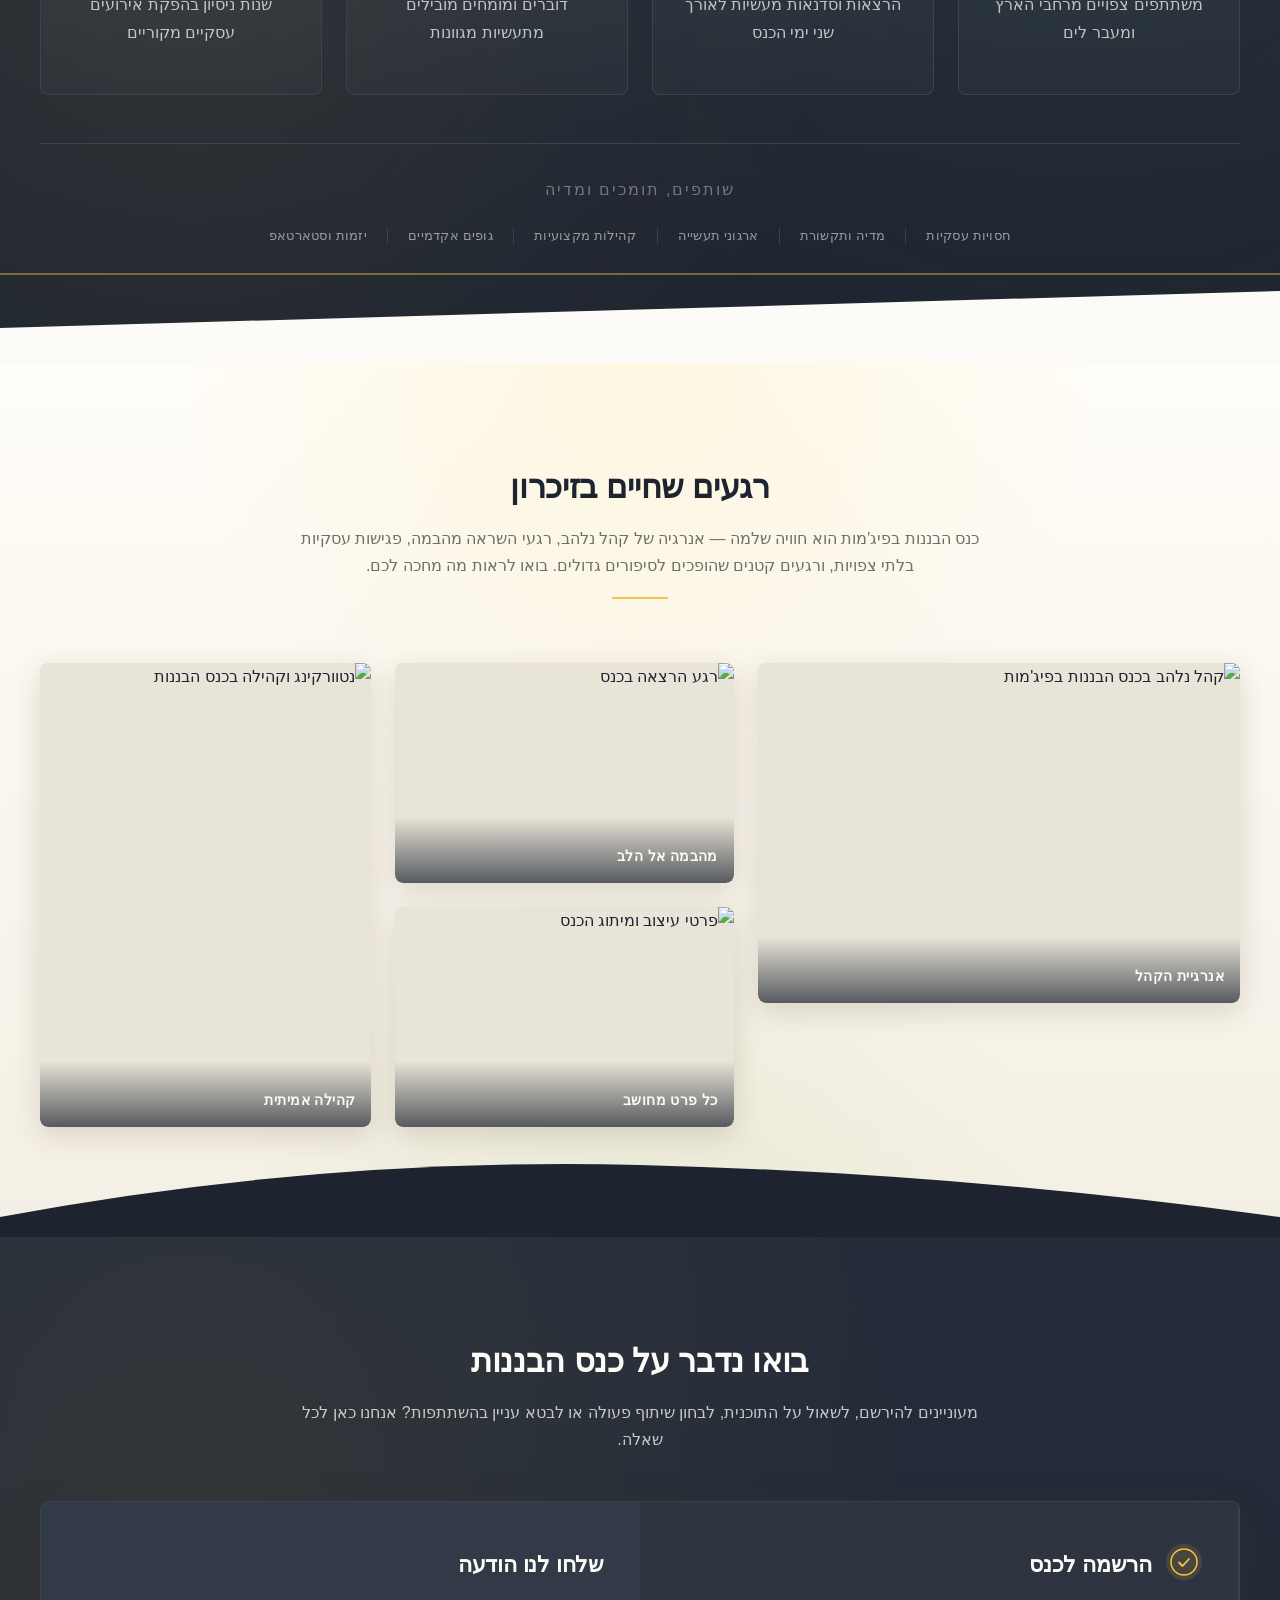
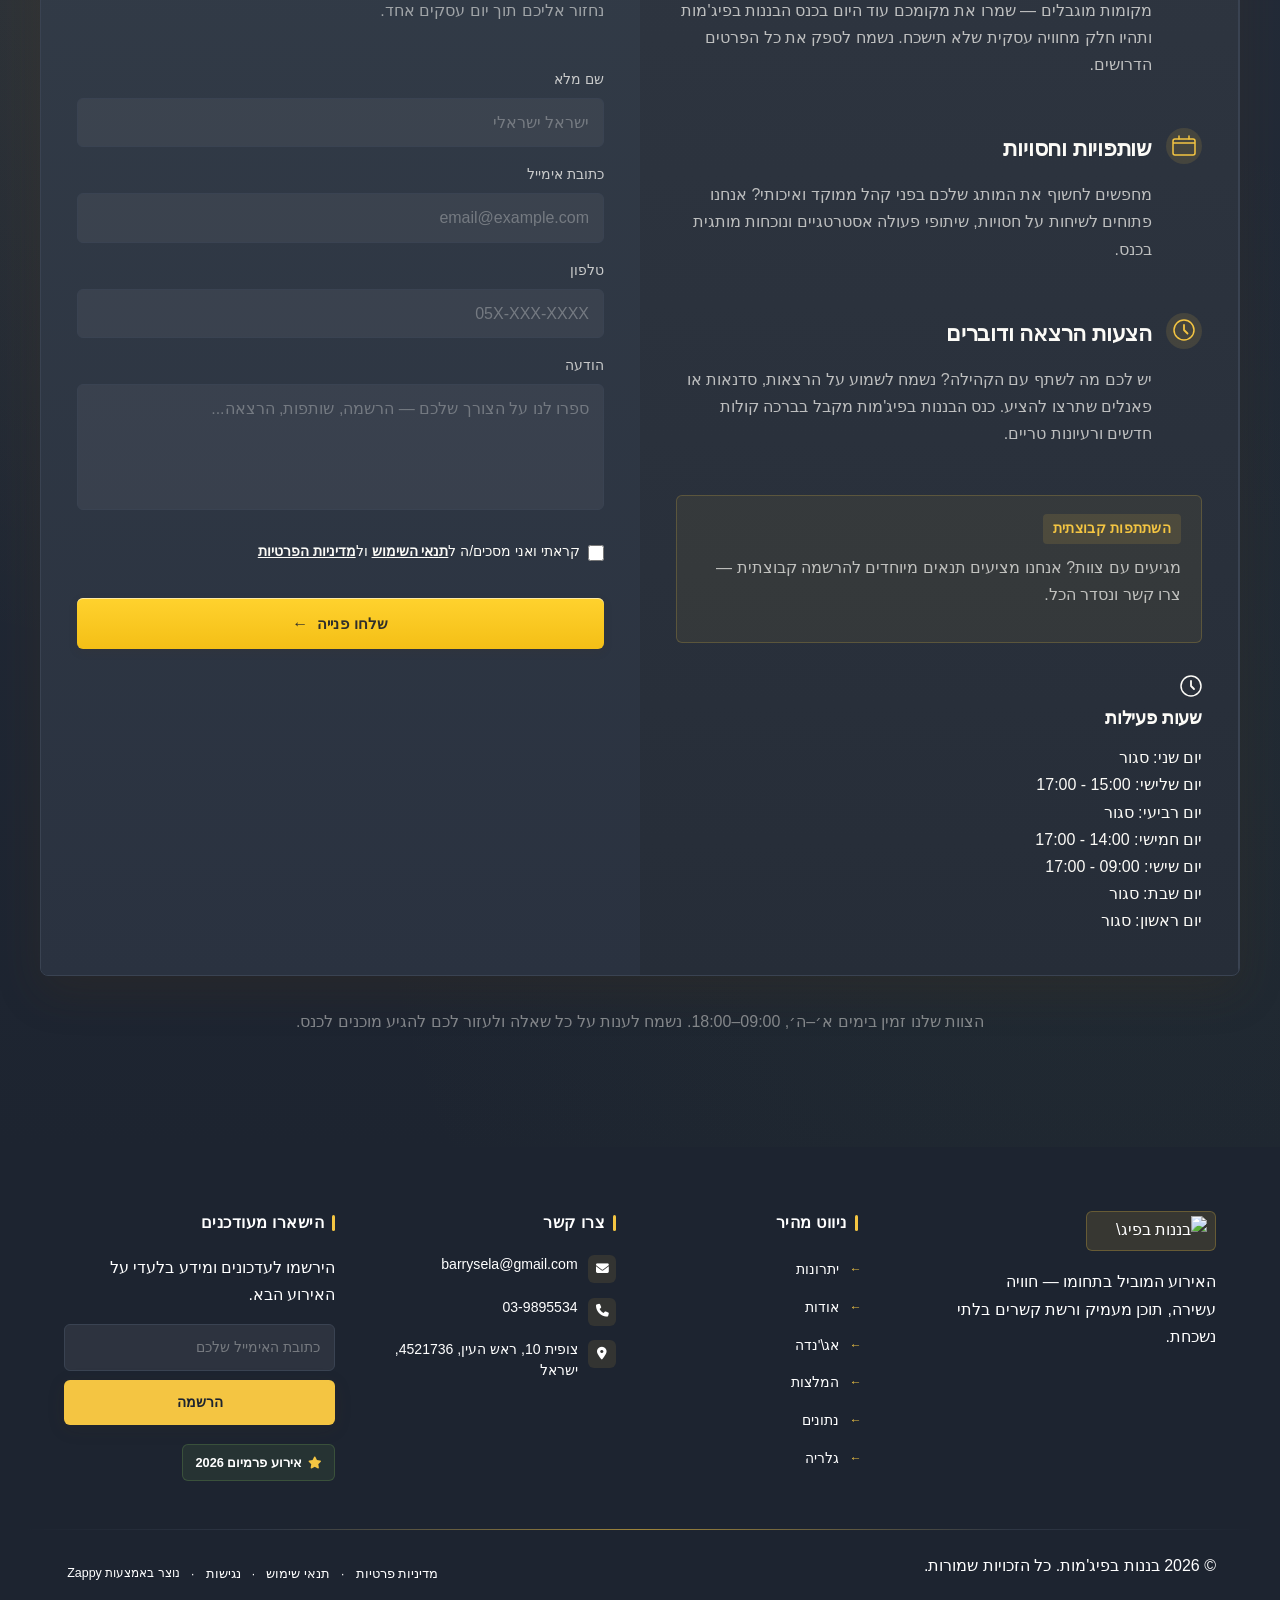
==== commit a09ba983: "Background sync: Progressive GitHub Sync" ====
--- a/public/index.html
+++ b/public/index.html
@@ -1474,7 +1474,7 @@
       <!-- Card 1: Morning Sessions -->
       <article class="index-agenda-card" id="zappy-section-9">
         <div class="index-agenda-card-time">
-          <span class="index-agenda-time-badge">09:00 – 12:00</span>
+          <span class="index-agenda-time-badge">10:00 – 12:00</span>
         </div>
         <div class="index-agenda-card-accent-line"></div>
         <h3 class="index-agenda-card-title">פתיחה ומושבי בוקר</h3>
@@ -1507,7 +1507,7 @@
       <!-- Card 2: Deep Dives -->
       <article class="index-agenda-card index-agenda-card--featured" id="zappy-section-10">
         <div class="index-agenda-card-time">
-          <span class="index-agenda-time-badge">12:30 – 15:30</span>
+          <span class="index-agenda-time-badge">13:00 – 15:00</span>
         </div>
         <div class="index-agenda-card-accent-line"></div>
         <h3 class="index-agenda-card-title">צלילה לעומק — סדנאות ודיונים</h3>
@@ -1542,7 +1542,7 @@
       <!-- Card 3: Networking -->
       <article class="index-agenda-card" id="zappy-section-11">
         <div class="index-agenda-card-time">
-          <span class="index-agenda-time-badge">16:00 – 19:00</span>
+          <span class="index-agenda-time-badge">16:00 – 18:00</span>
         </div>
         <div class="index-agenda-card-accent-line"></div>
         <h3 class="index-agenda-card-title">נטוורקינג וסיום חגיגי</h3>
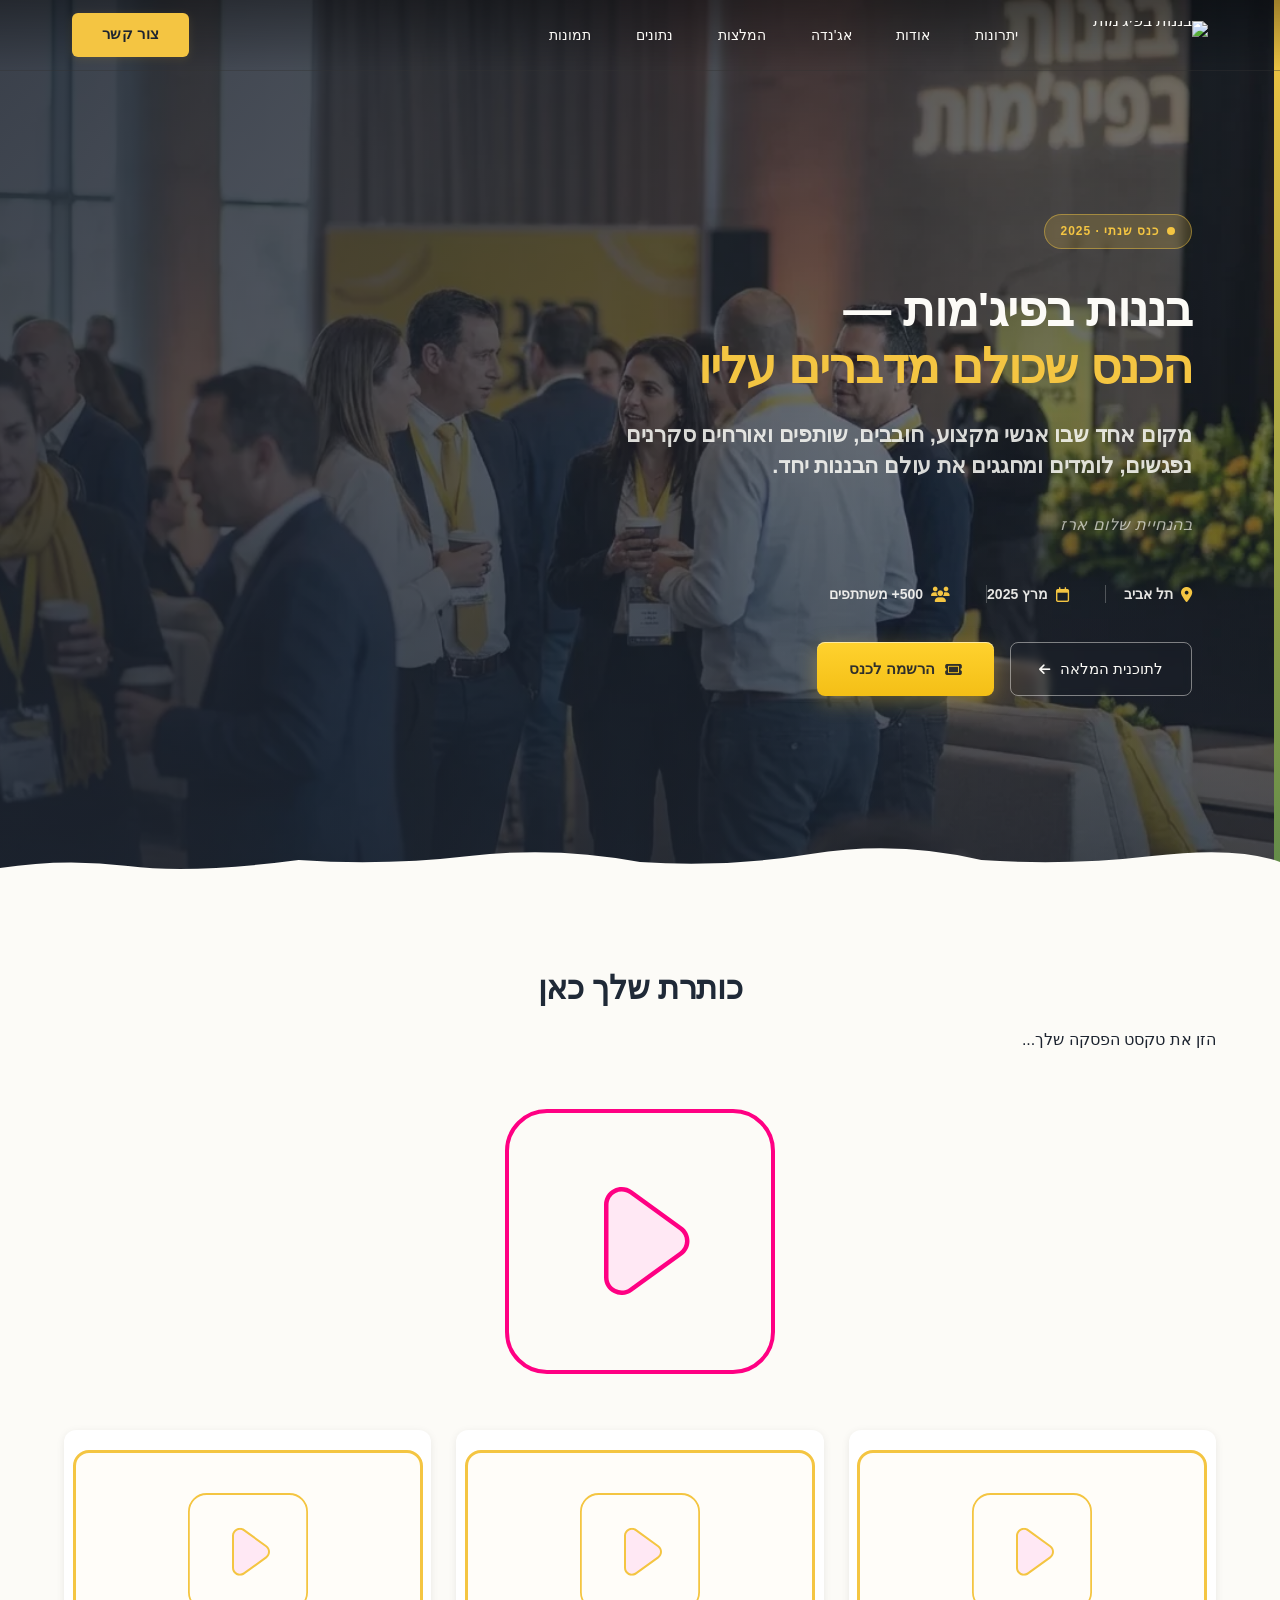
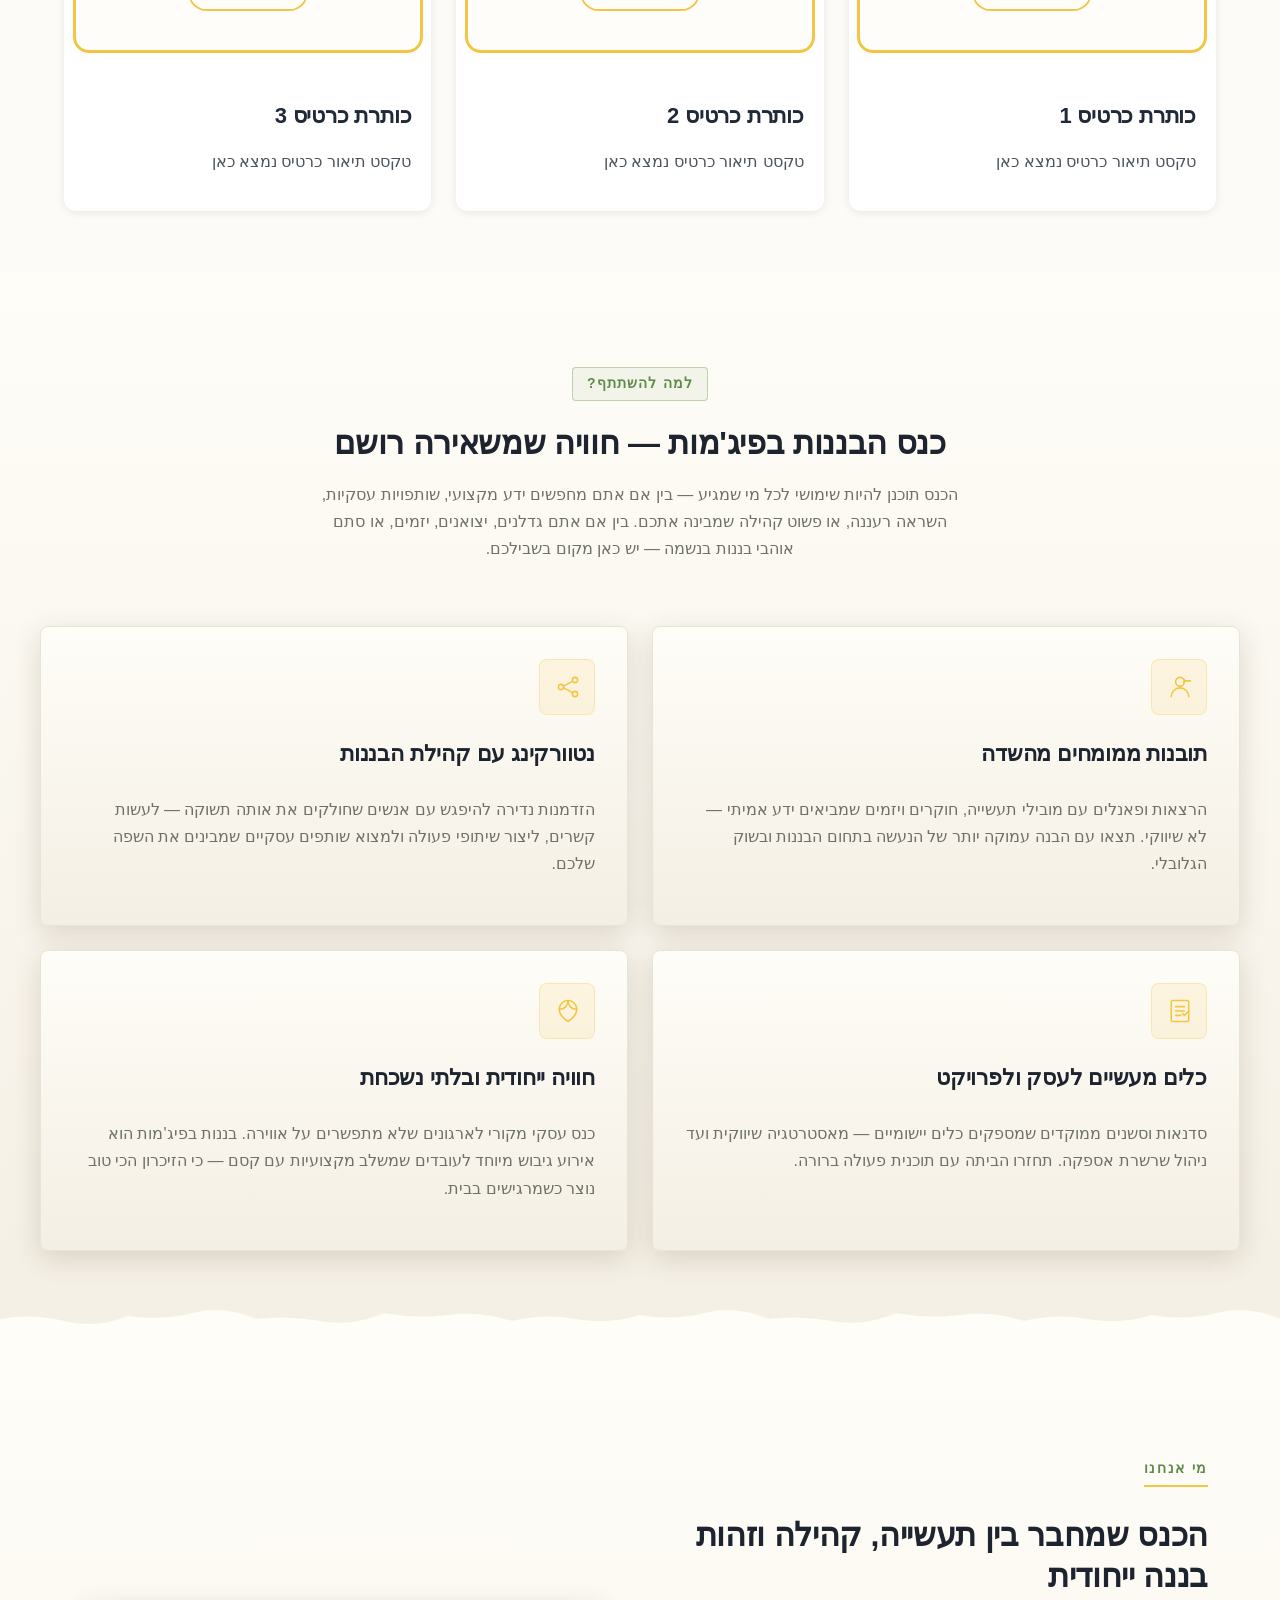
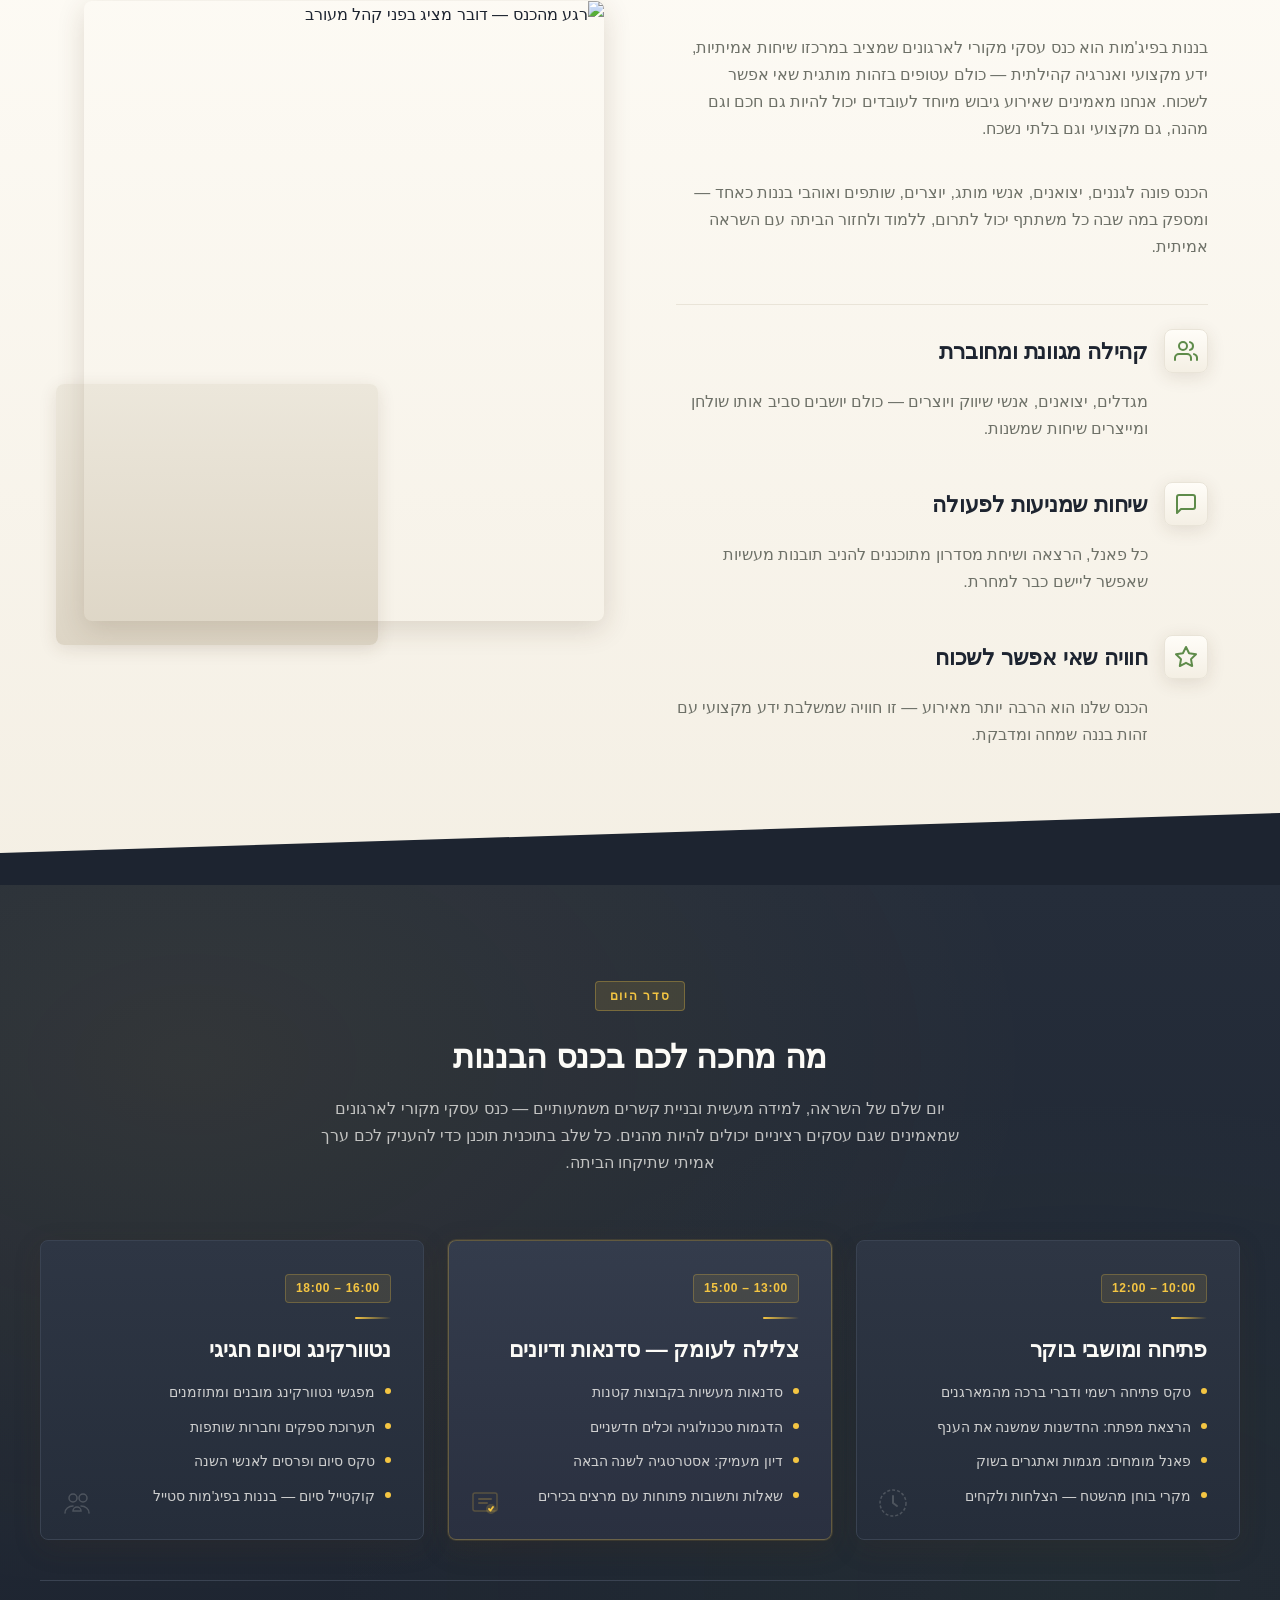
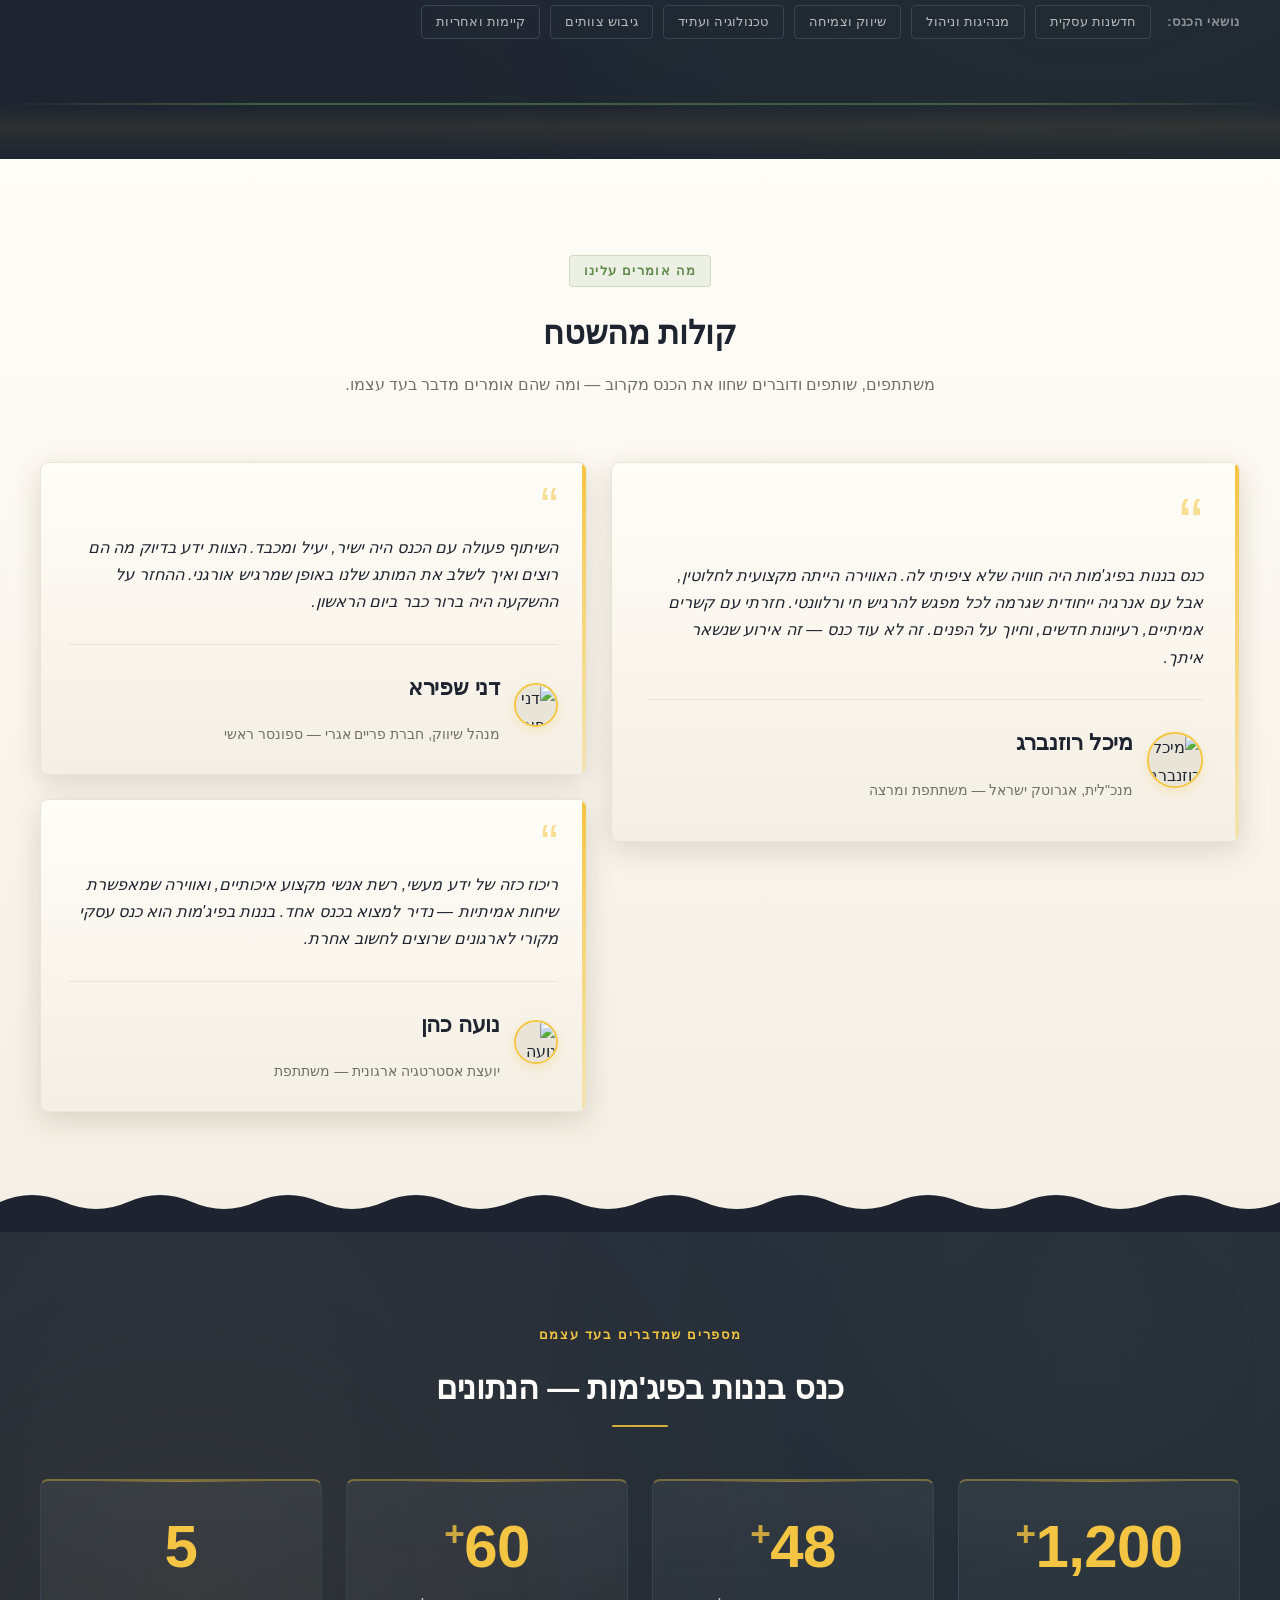
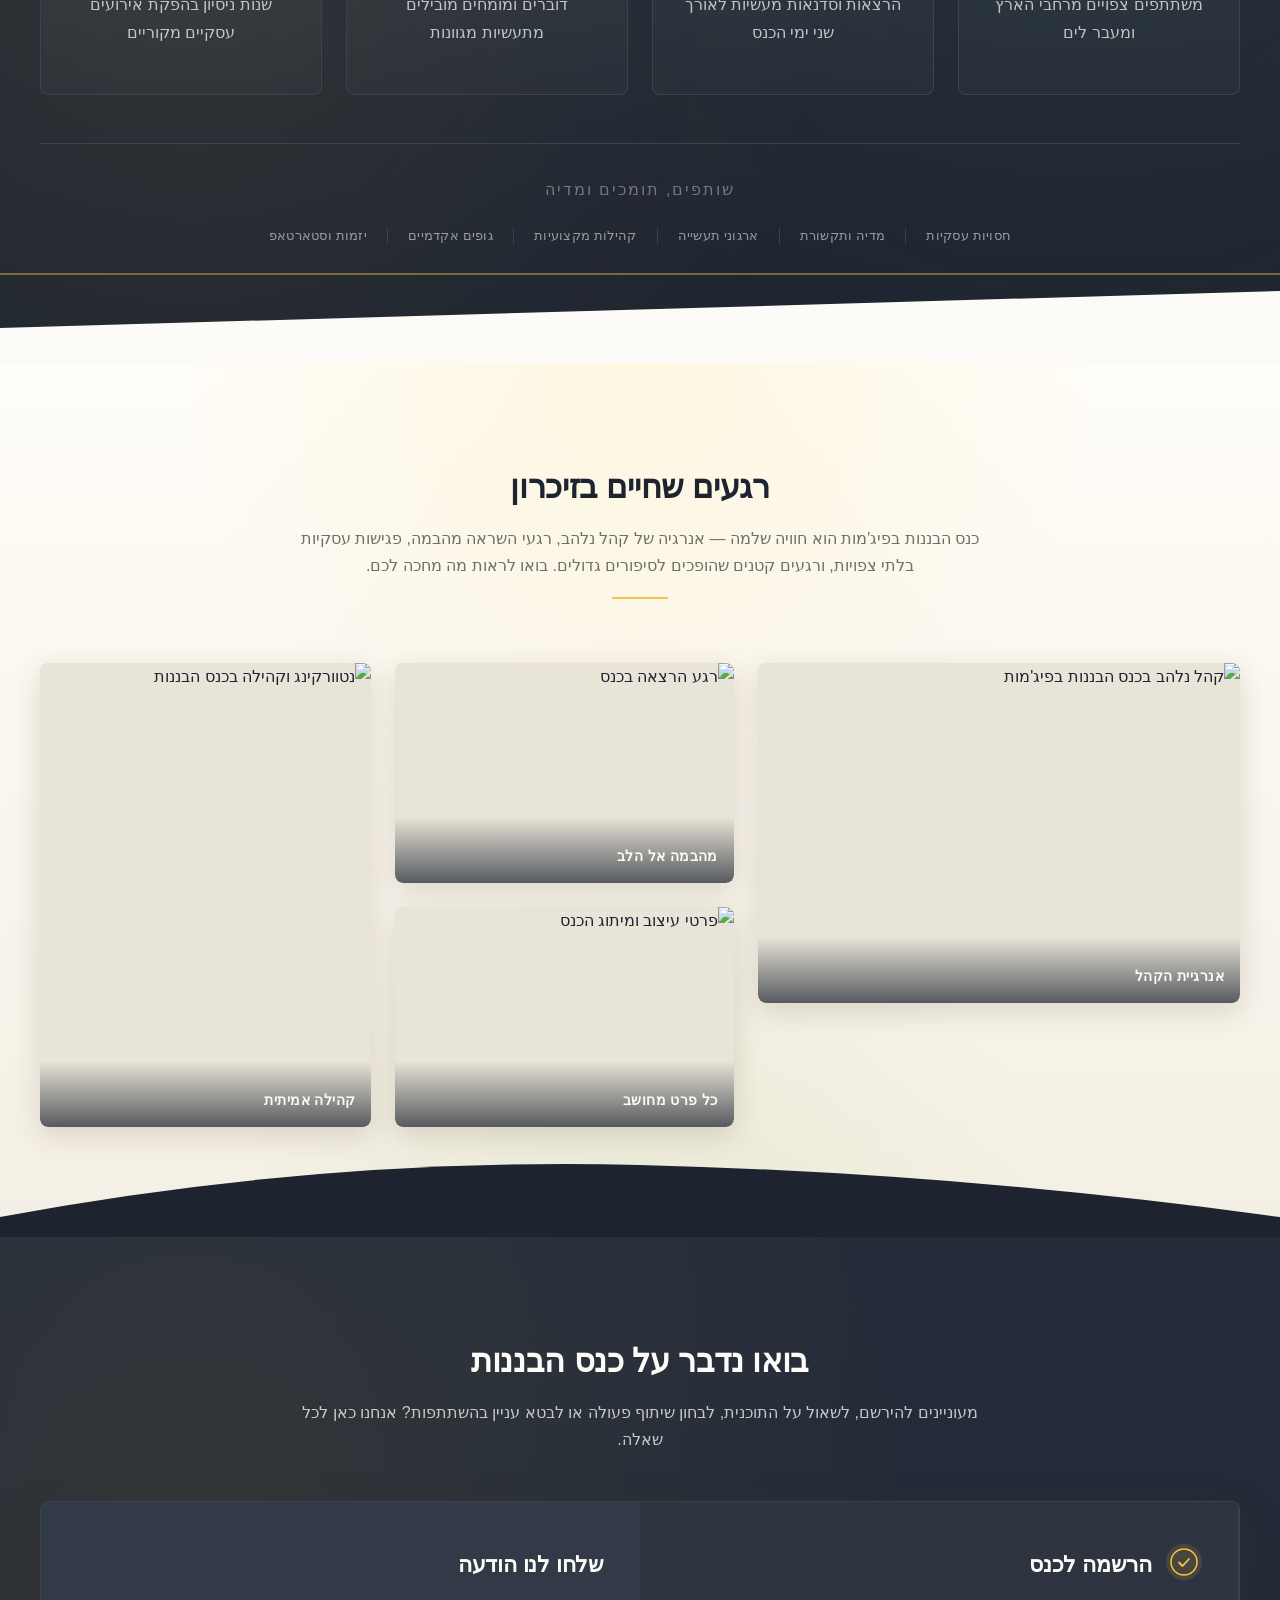
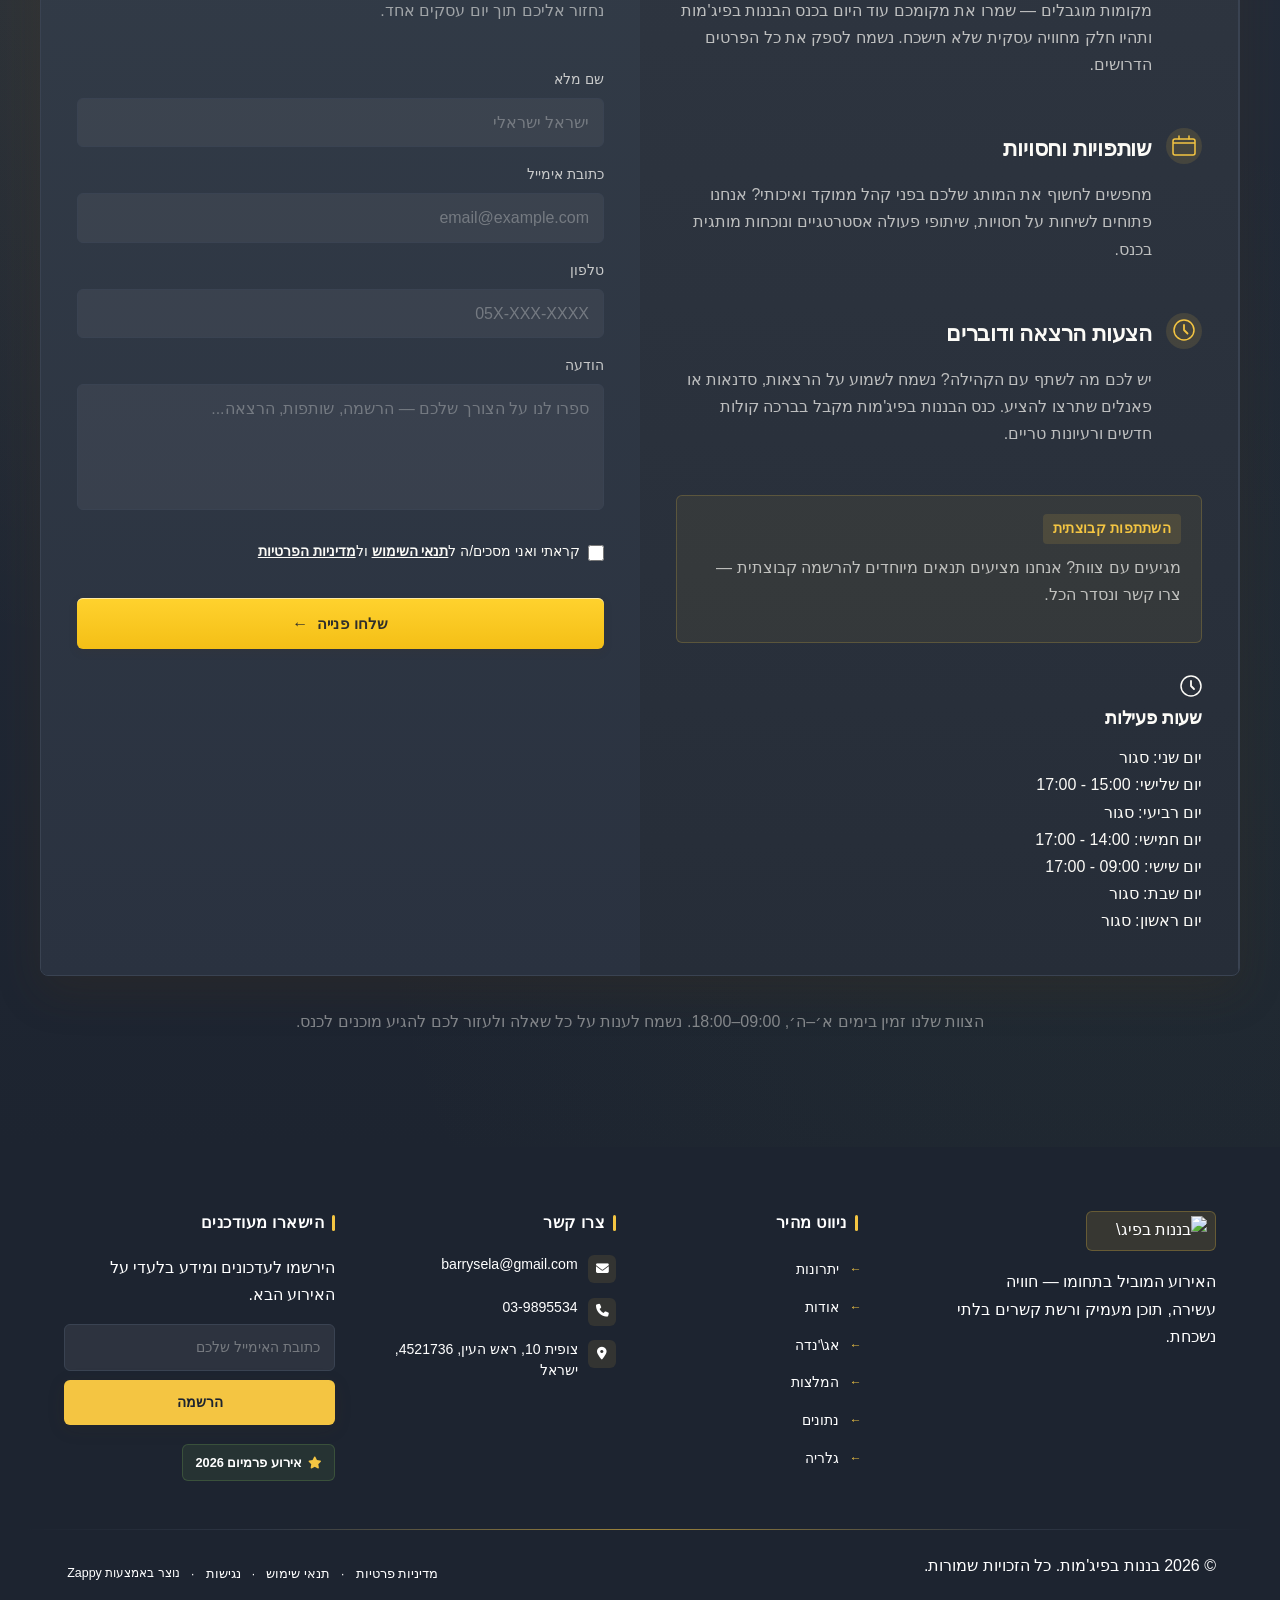
==== commit 053ad0fb: "Background sync: Progressive GitHub Sync" ====
--- a/public/index.html
+++ b/public/index.html
@@ -1159,32 +1159,32 @@
       <!-- Meta info strip -->
       <div class="hero-meta">
         <div class="hero-meta-item">
-          <i class="fa-regular fa-calendar" aria-hidden="true"></i>
-          <span>מרץ 2025</span>
+          <i class="fa-solid fa-location-dot" aria-hidden="true"></i>
+          <span>תל אביב</span>
         </div>
         <div class="hero-meta-divider" aria-hidden="true"></div>
         <div class="hero-meta-item">
-          <i class="fa-solid fa-location-dot" aria-hidden="true"></i>
-          <span>תל אביב</span>
+          <i class="fa-regular fa-calendar" aria-hidden="true" data-element-type="icon" data-element-id="icon-1776597397009-6u3ua8wzi" data-icon-type="fontawesome"></i>
+          <span>מרץ 2025</span>
         </div>
         <div class="hero-meta-divider" aria-hidden="true"></div>
         <div class="hero-meta-item">
-          <i class="fa-solid fa-users" aria-hidden="true"></i>
+          <i class="fa-solid fa-users" aria-hidden="true" data-element-type="icon" data-element-id="icon-1776597397009-z7k8l3wan" data-icon-type="fontawesome"></i>
           <span>500+ משתתפים</span>
         </div>
-      </div>
+</div>
 
       <!-- CTA Buttons -->
       <div class="hero-ctas">
-        <a href="#contact" class="btn-primary hero-btn-primary">
+        <a href="#program" class="btn-ghost-outline hero-btn-secondary" data-original-href="#program" data-element-type="button" data-element-id="btn-1776597397008-lwiz8tw14" data-native-element="true">
+          לתוכנית המלאה
+          <i class="fa-solid fa-arrow-left" aria-hidden="true"></i>
+        </a>
+        <a href="#contact" class="btn-primary hero-btn-primary" data-original-href="#contact" data-element-type="button" data-element-id="btn-1776597397008-6z8ys2i49" data-native-element="true">
           <i class="fa-solid fa-ticket" aria-hidden="true"></i>
           הרשמה לכנס
         </a>
-        <a href="#program" class="btn-ghost-outline hero-btn-secondary">
-          לתוכנית המלאה
-          <i class="fa-solid fa-arrow-left" aria-hidden="true"></i>
-        </a>
-      </div>
+</div>
 
     </div>
   </div>
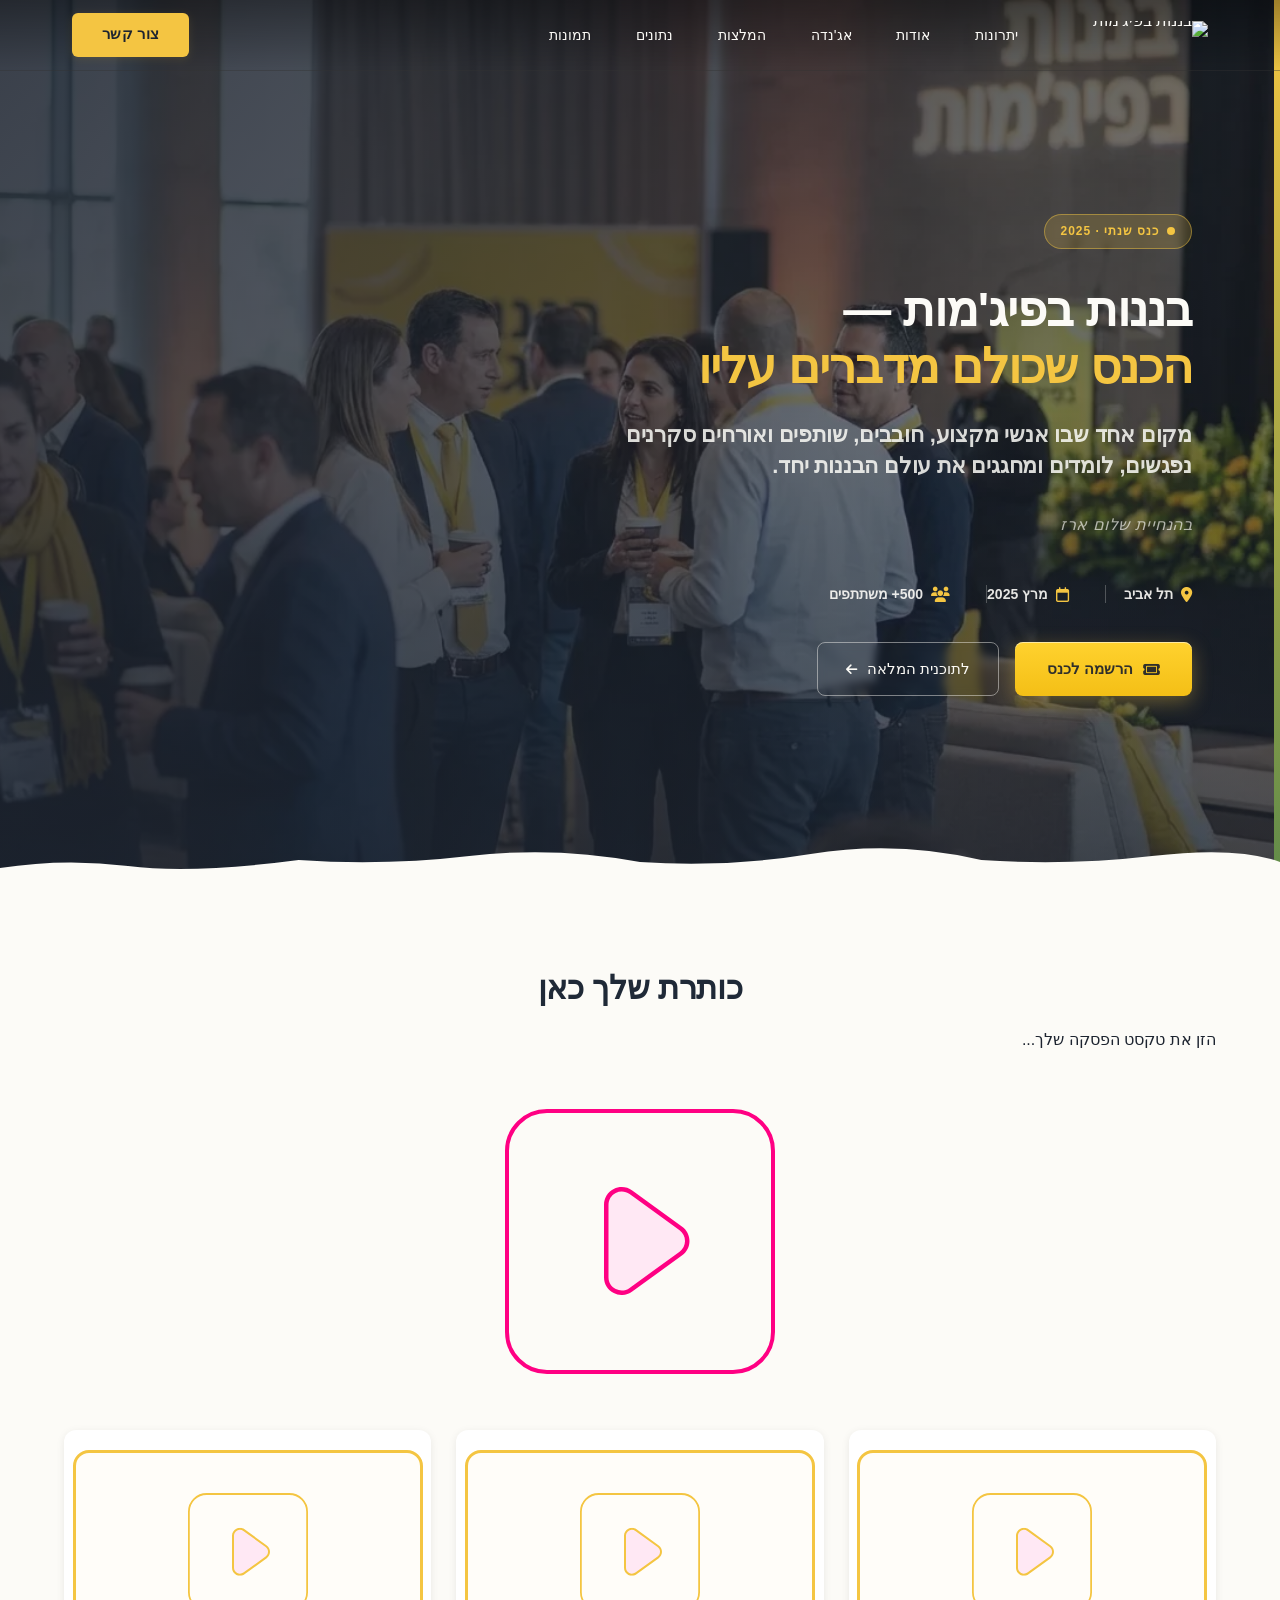
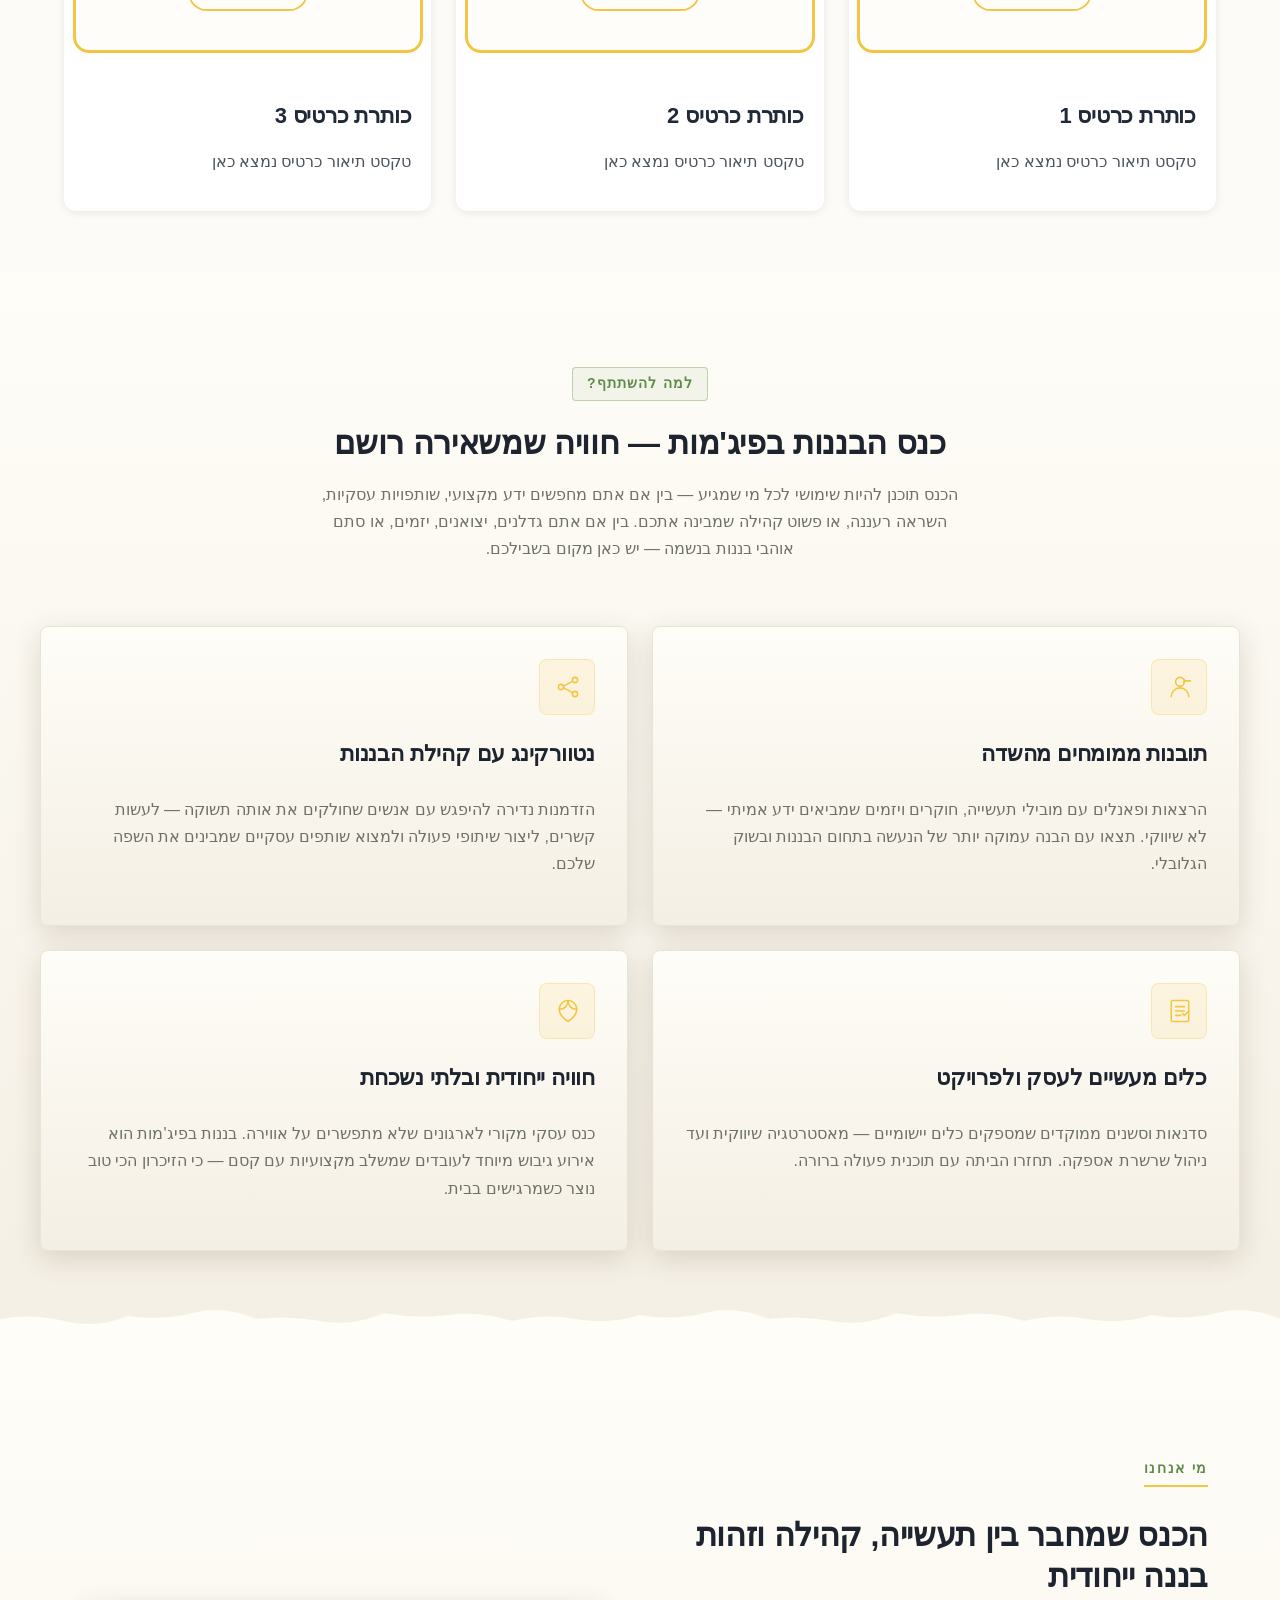
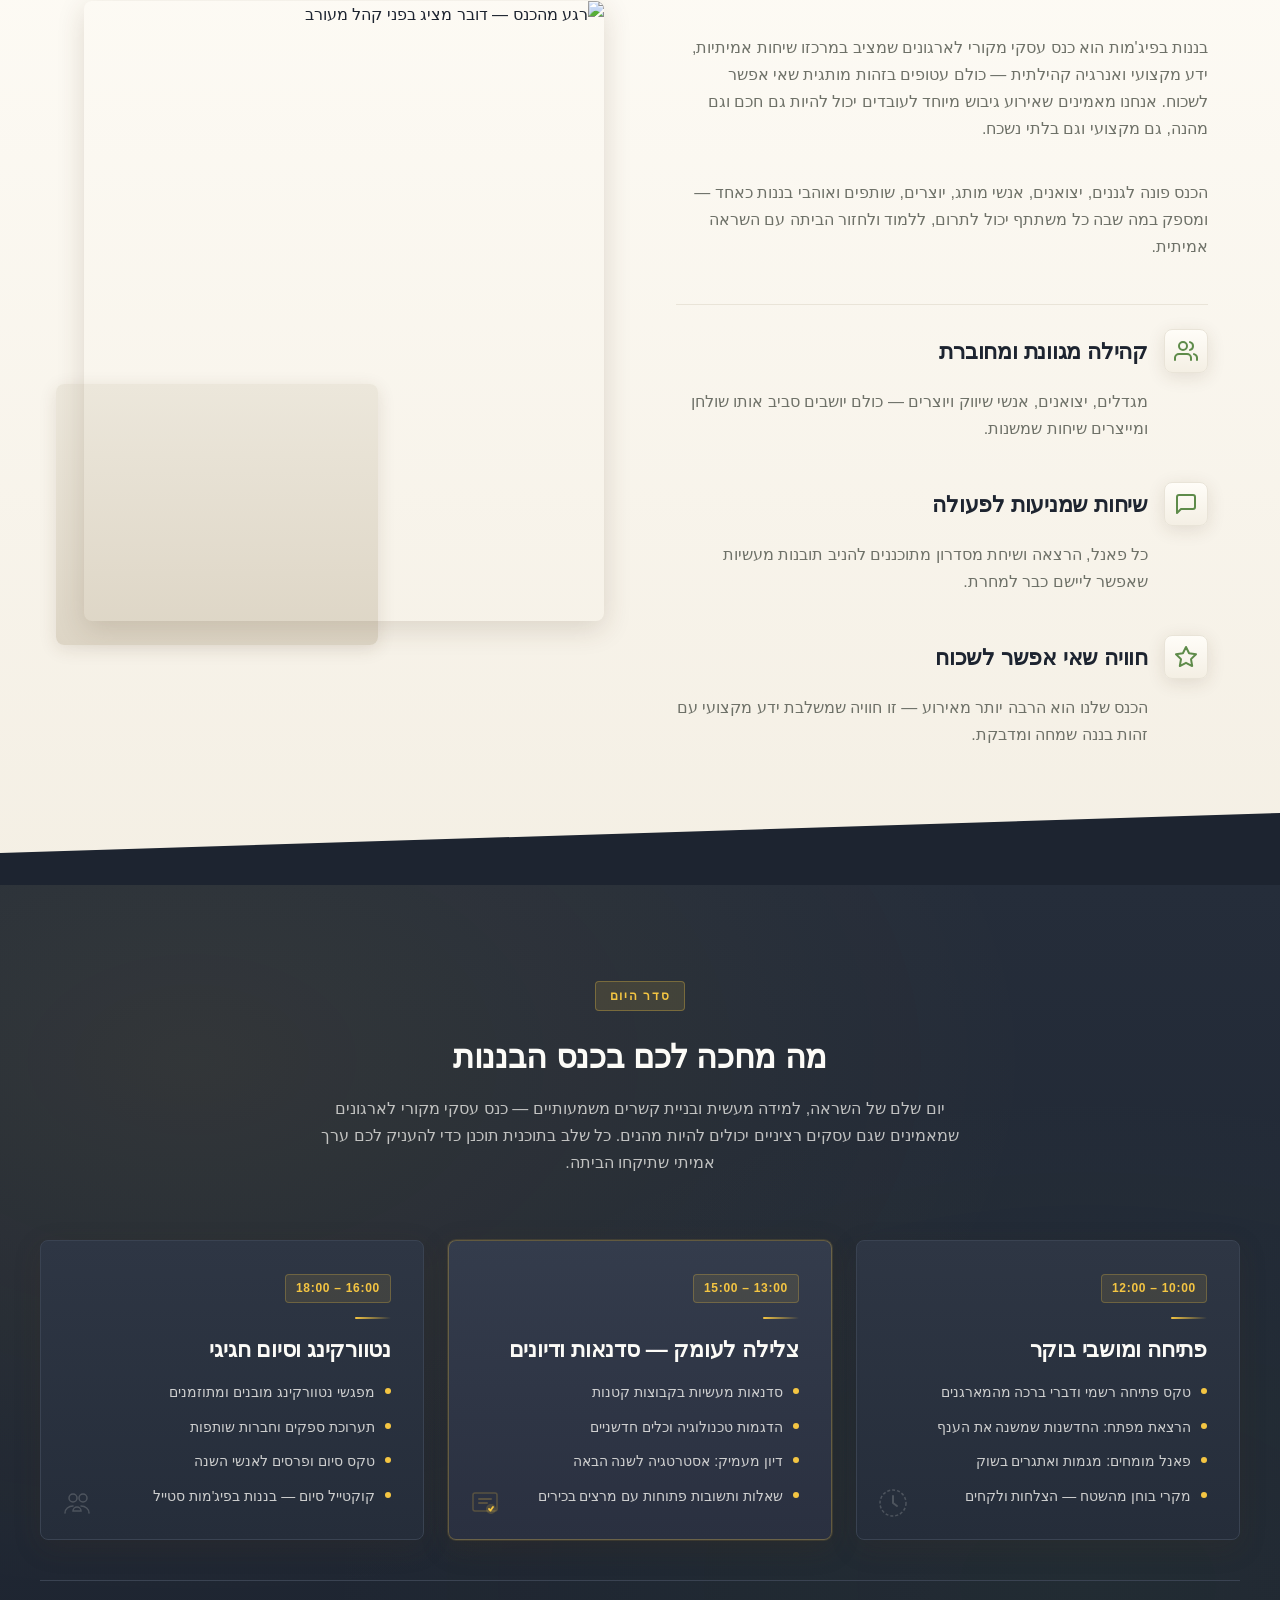
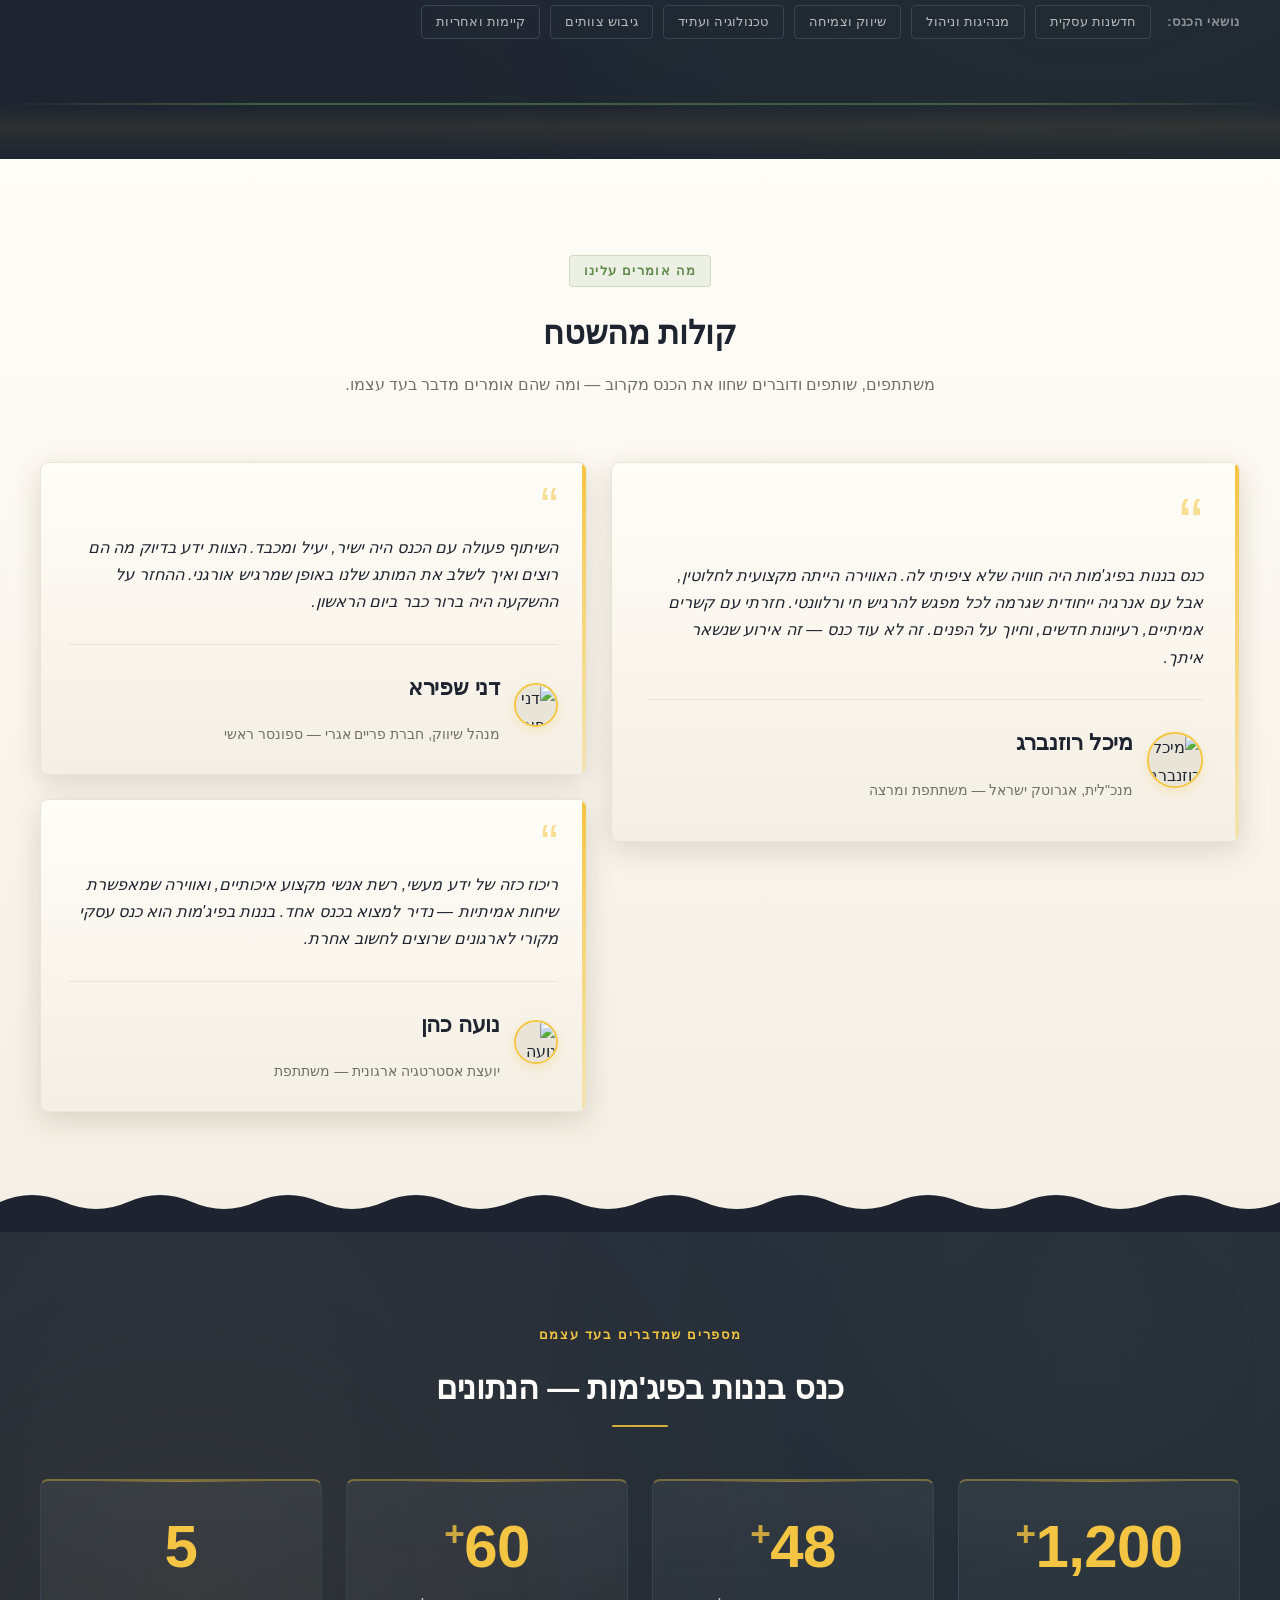
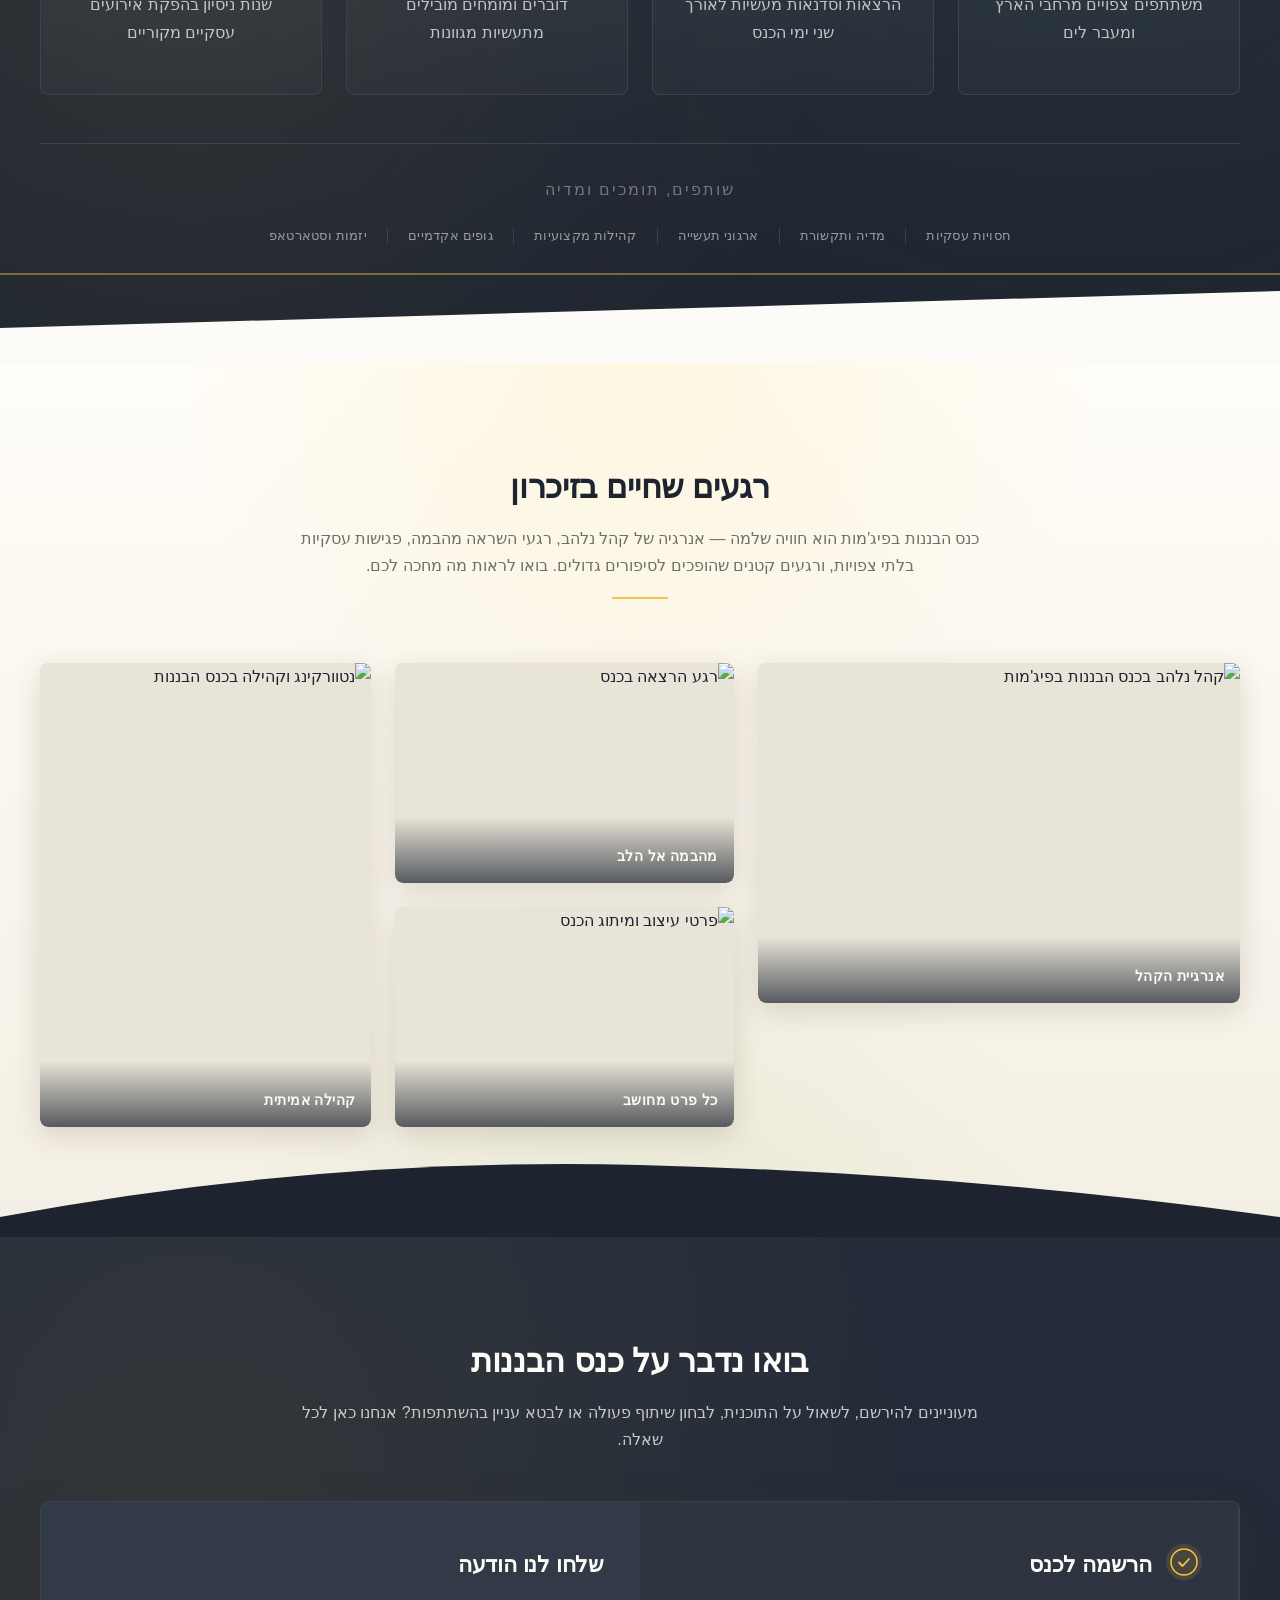
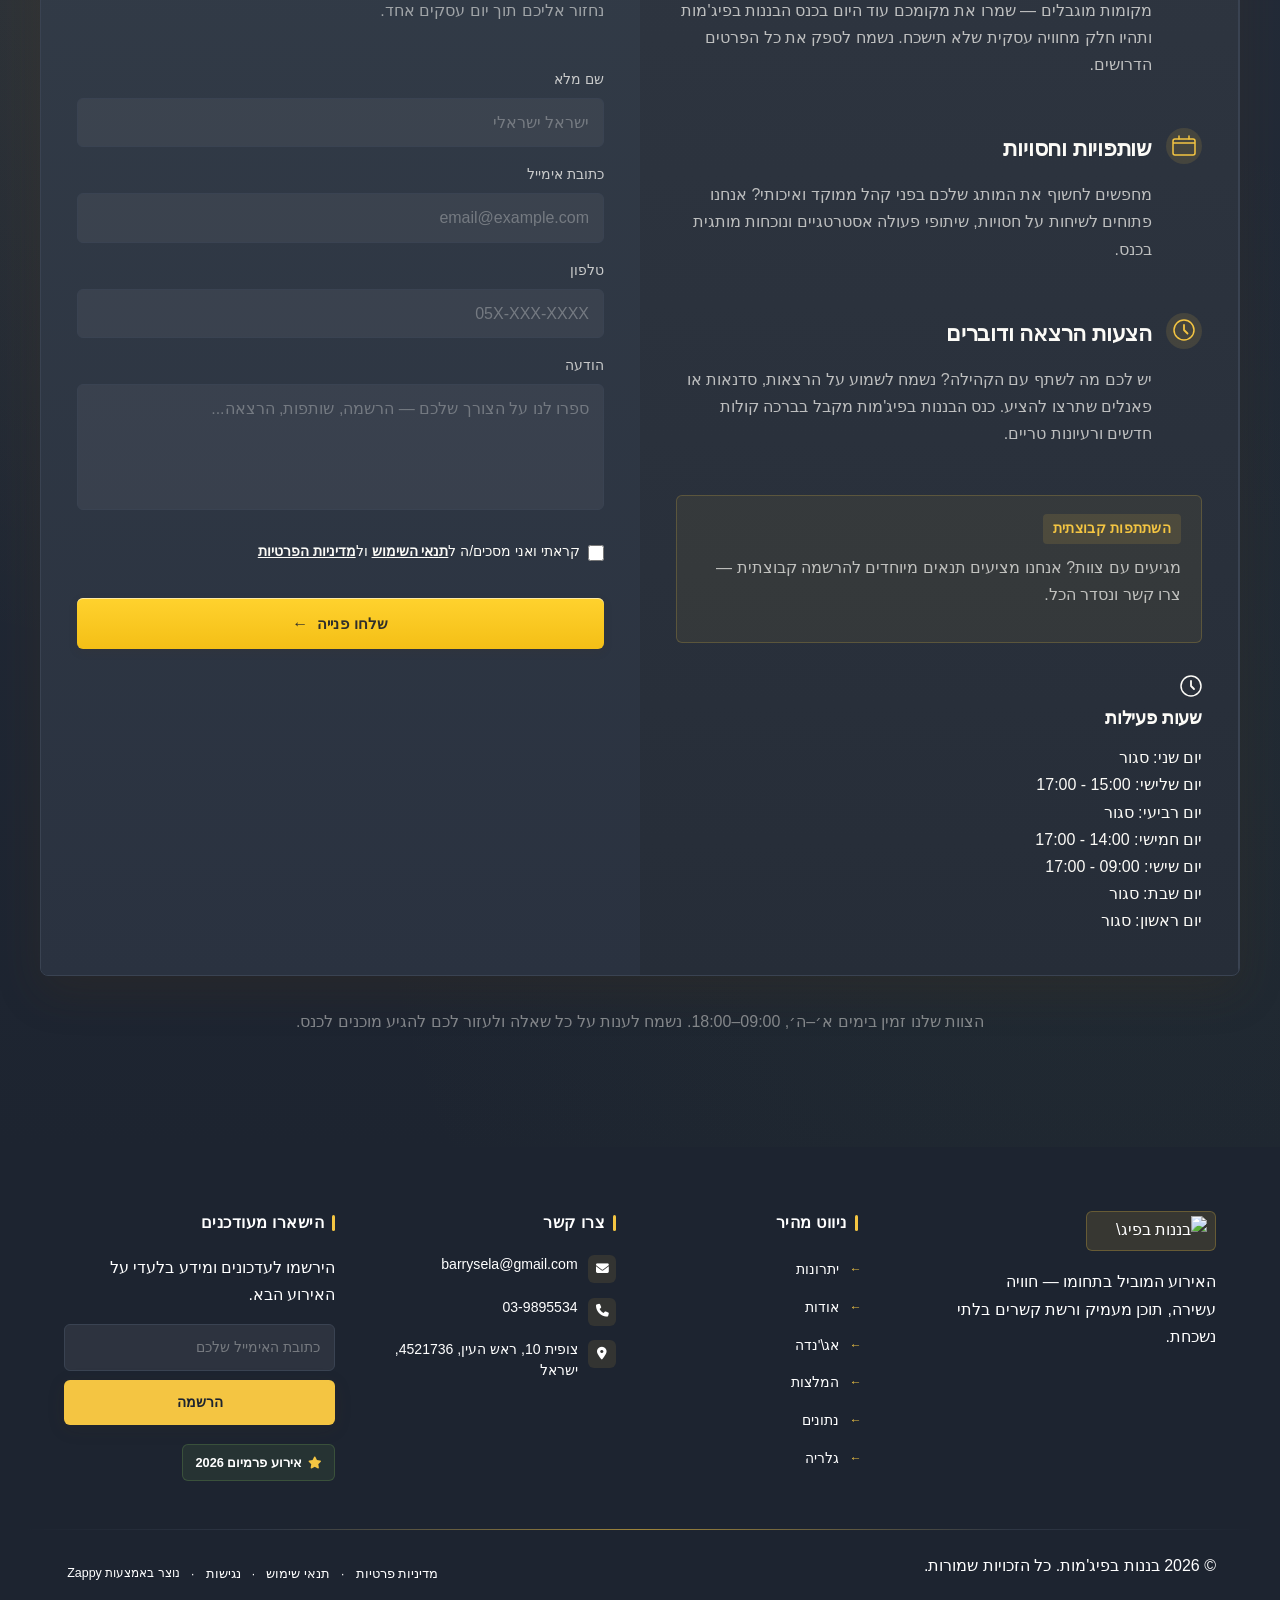
==== commit a672af63: "Background sync: Progressive GitHub Sync" ====
--- a/public/index.html
+++ b/public/index.html
@@ -1176,13 +1176,13 @@
 
       <!-- CTA Buttons -->
       <div class="hero-ctas">
+        <a href="#contact" class="btn-primary hero-btn-primary" data-original-href="#contact" data-element-type="button" data-element-id="btn-1776597397008-6z8ys2i49" data-native-element="true">
+          <i class="fa-solid fa-ticket" aria-hidden="true"></i>
+          הרשמה לכנס
+        </a>
         <a href="#program" class="btn-ghost-outline hero-btn-secondary" data-original-href="#program" data-element-type="button" data-element-id="btn-1776597397008-lwiz8tw14" data-native-element="true">
           לתוכנית המלאה
           <i class="fa-solid fa-arrow-left" aria-hidden="true"></i>
-        </a>
-        <a href="#contact" class="btn-primary hero-btn-primary" data-original-href="#contact" data-element-type="button" data-element-id="btn-1776597397008-6z8ys2i49" data-native-element="true">
-          <i class="fa-solid fa-ticket" aria-hidden="true"></i>
-          הרשמה לכנס
         </a>
 </div>
 
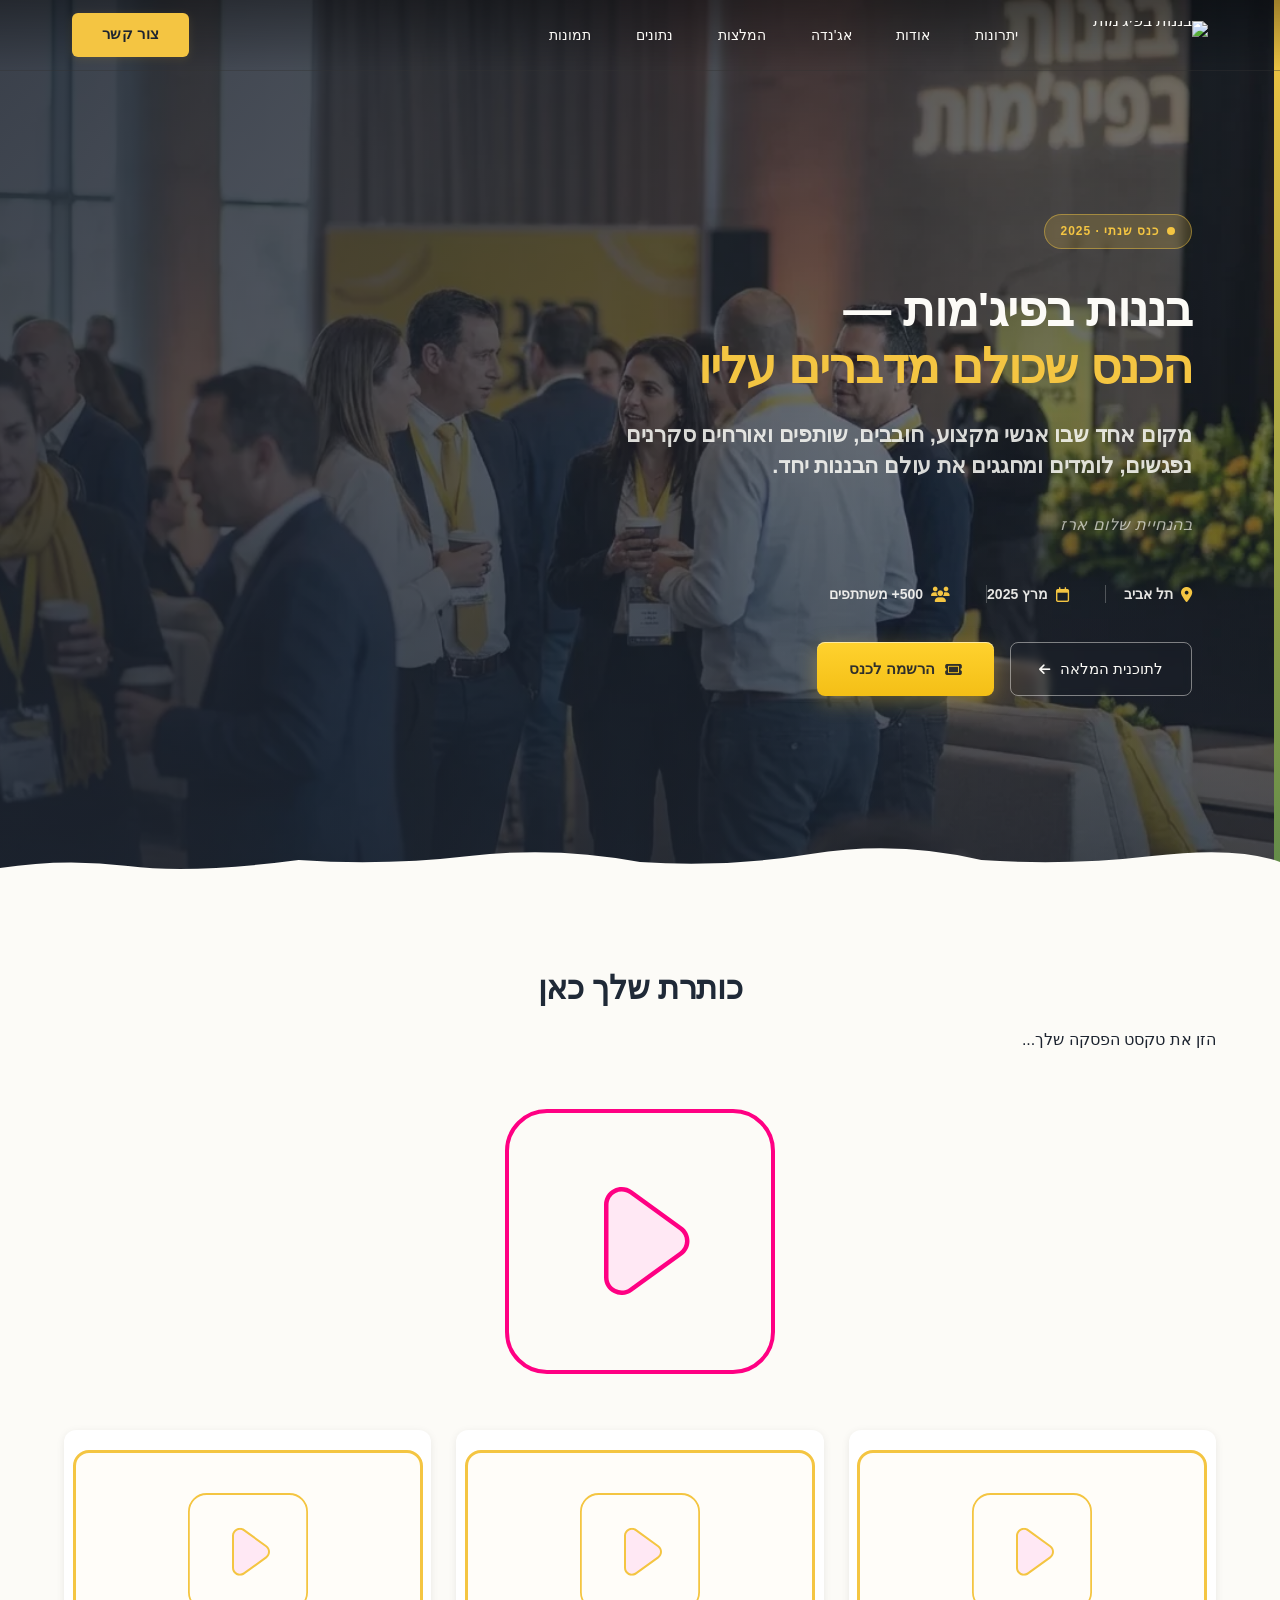
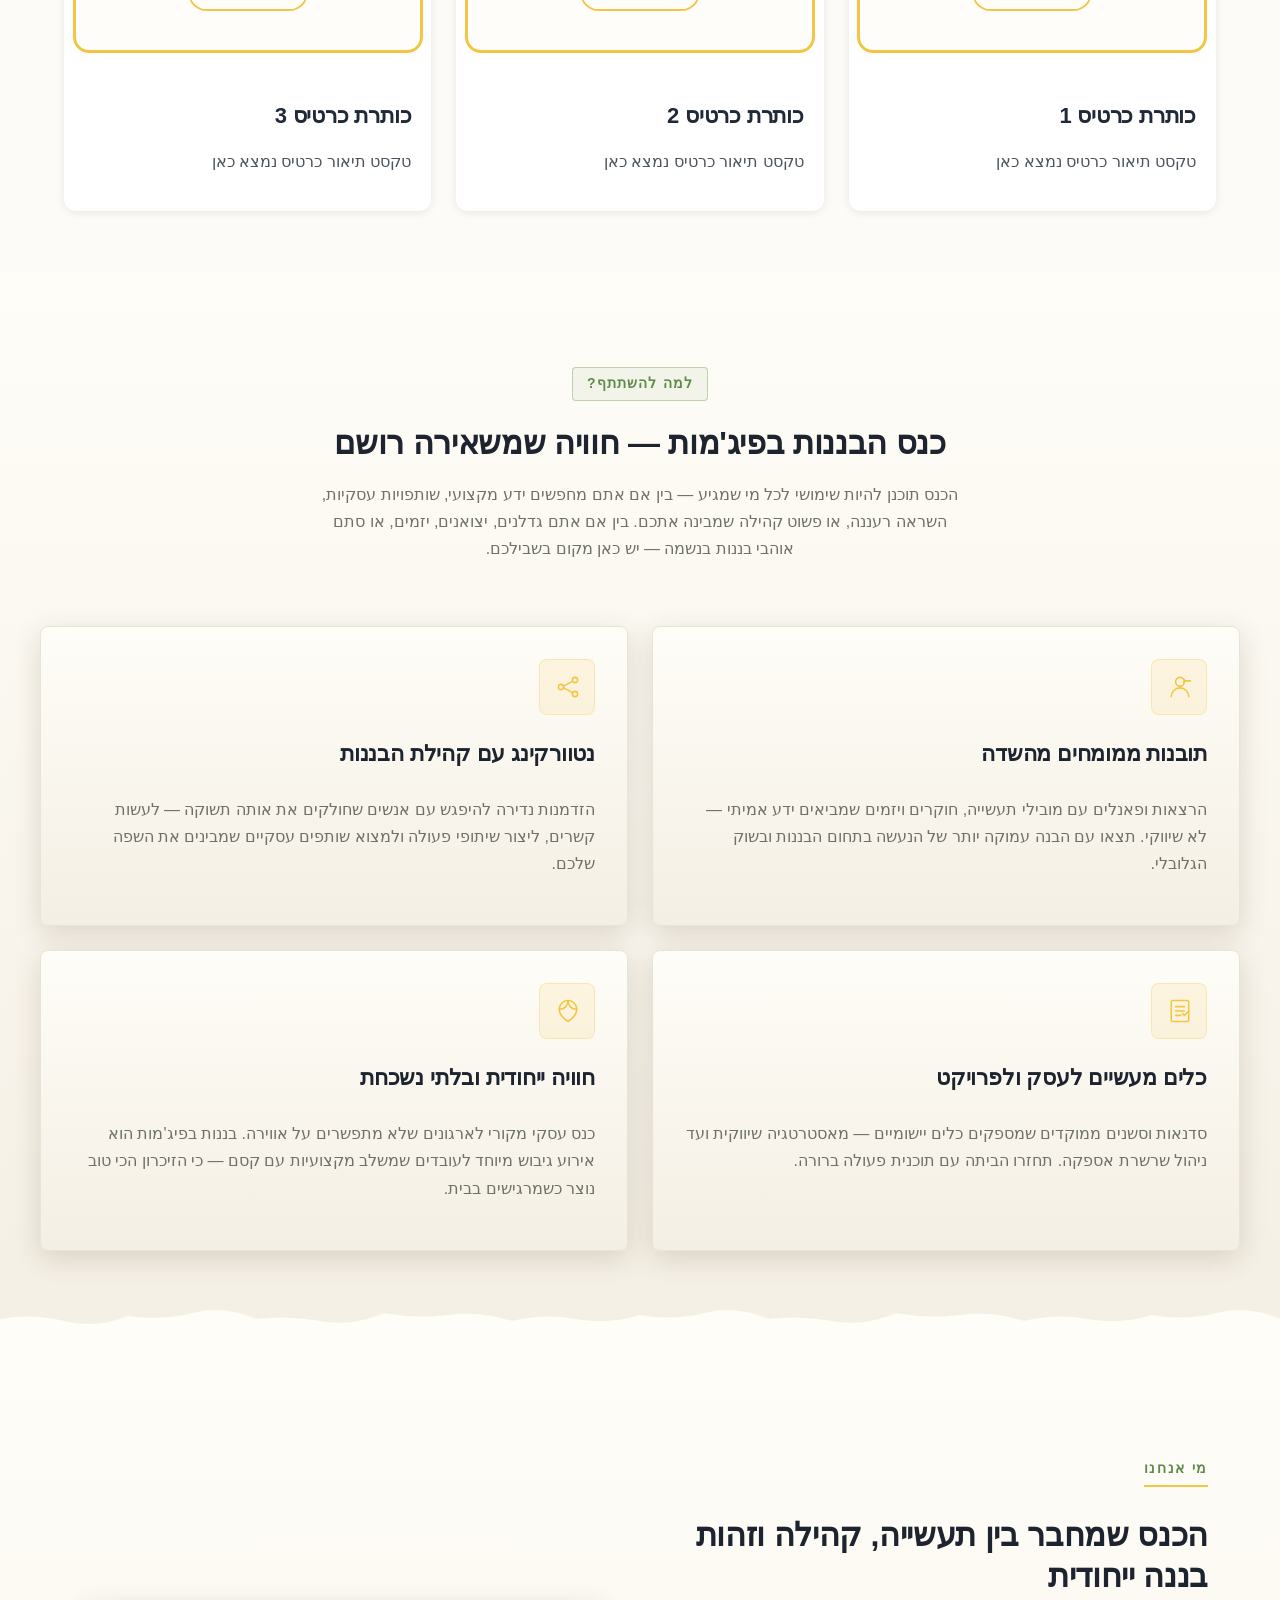
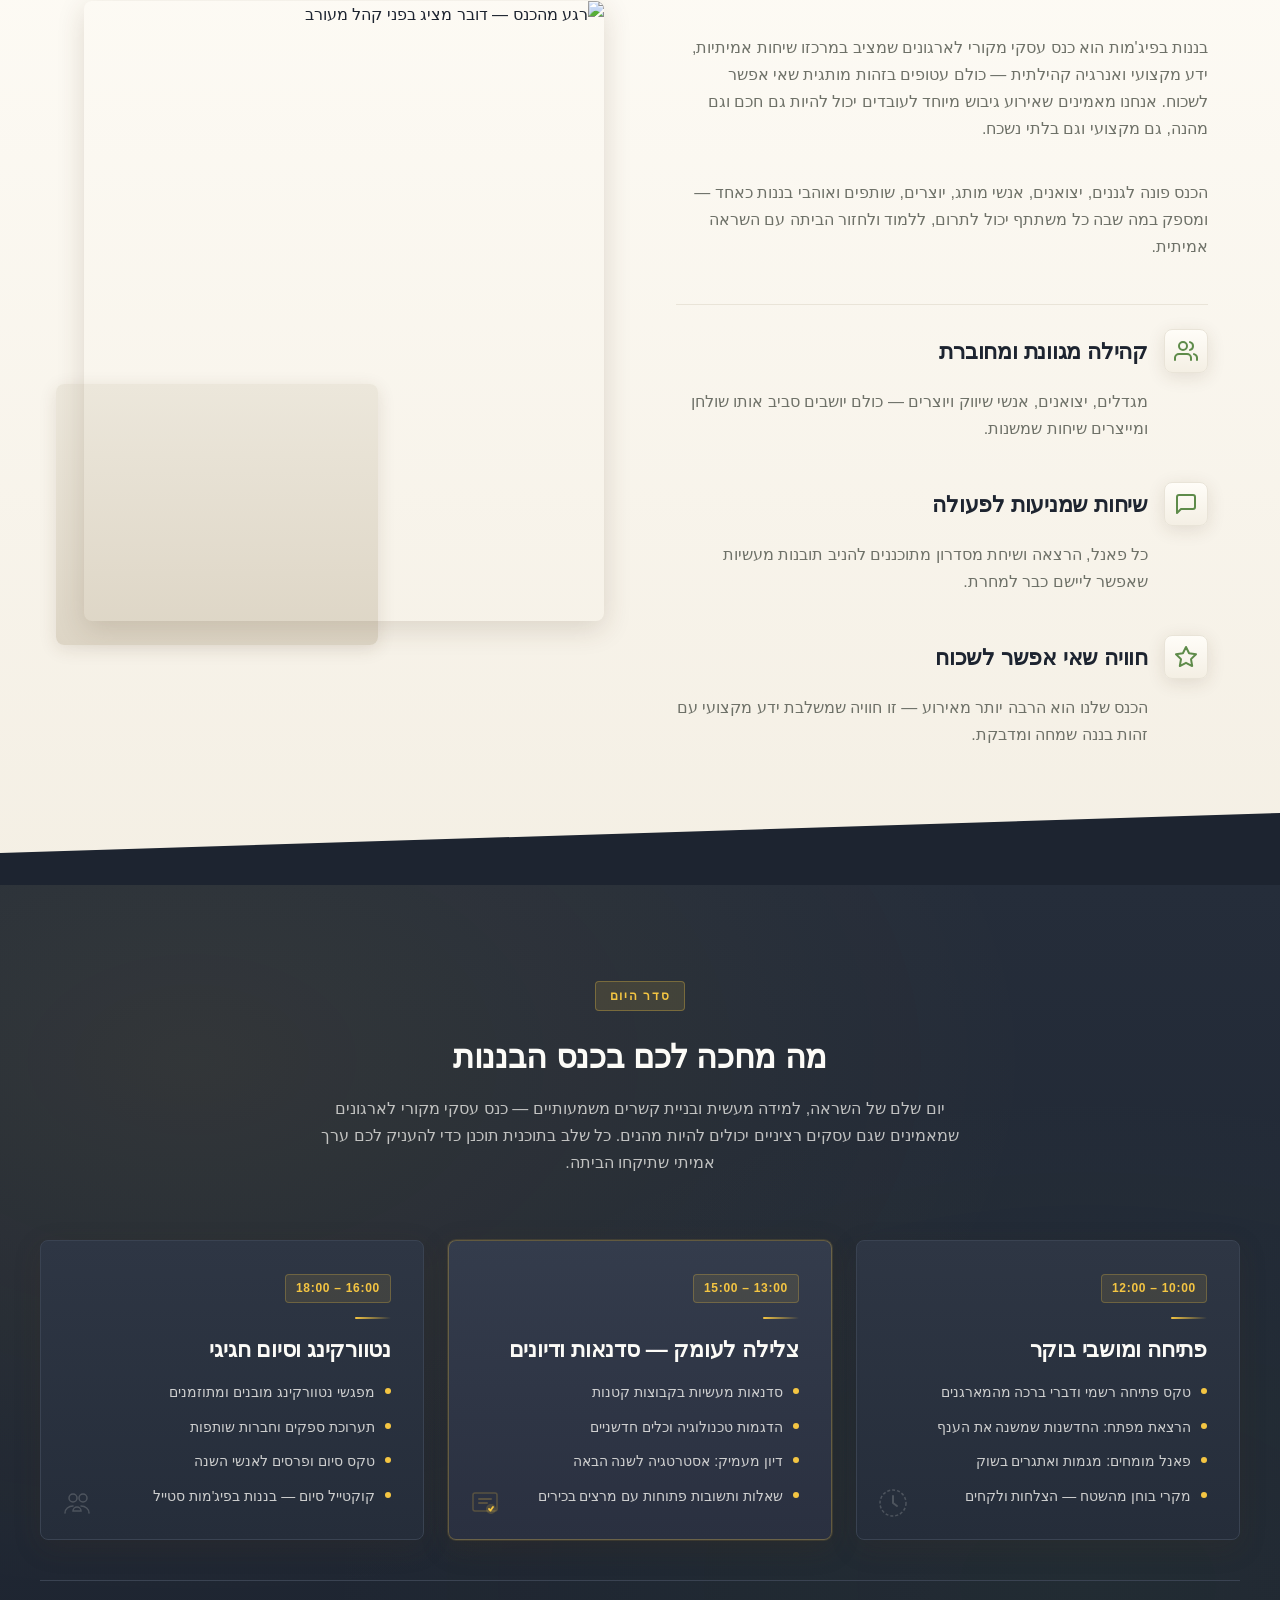
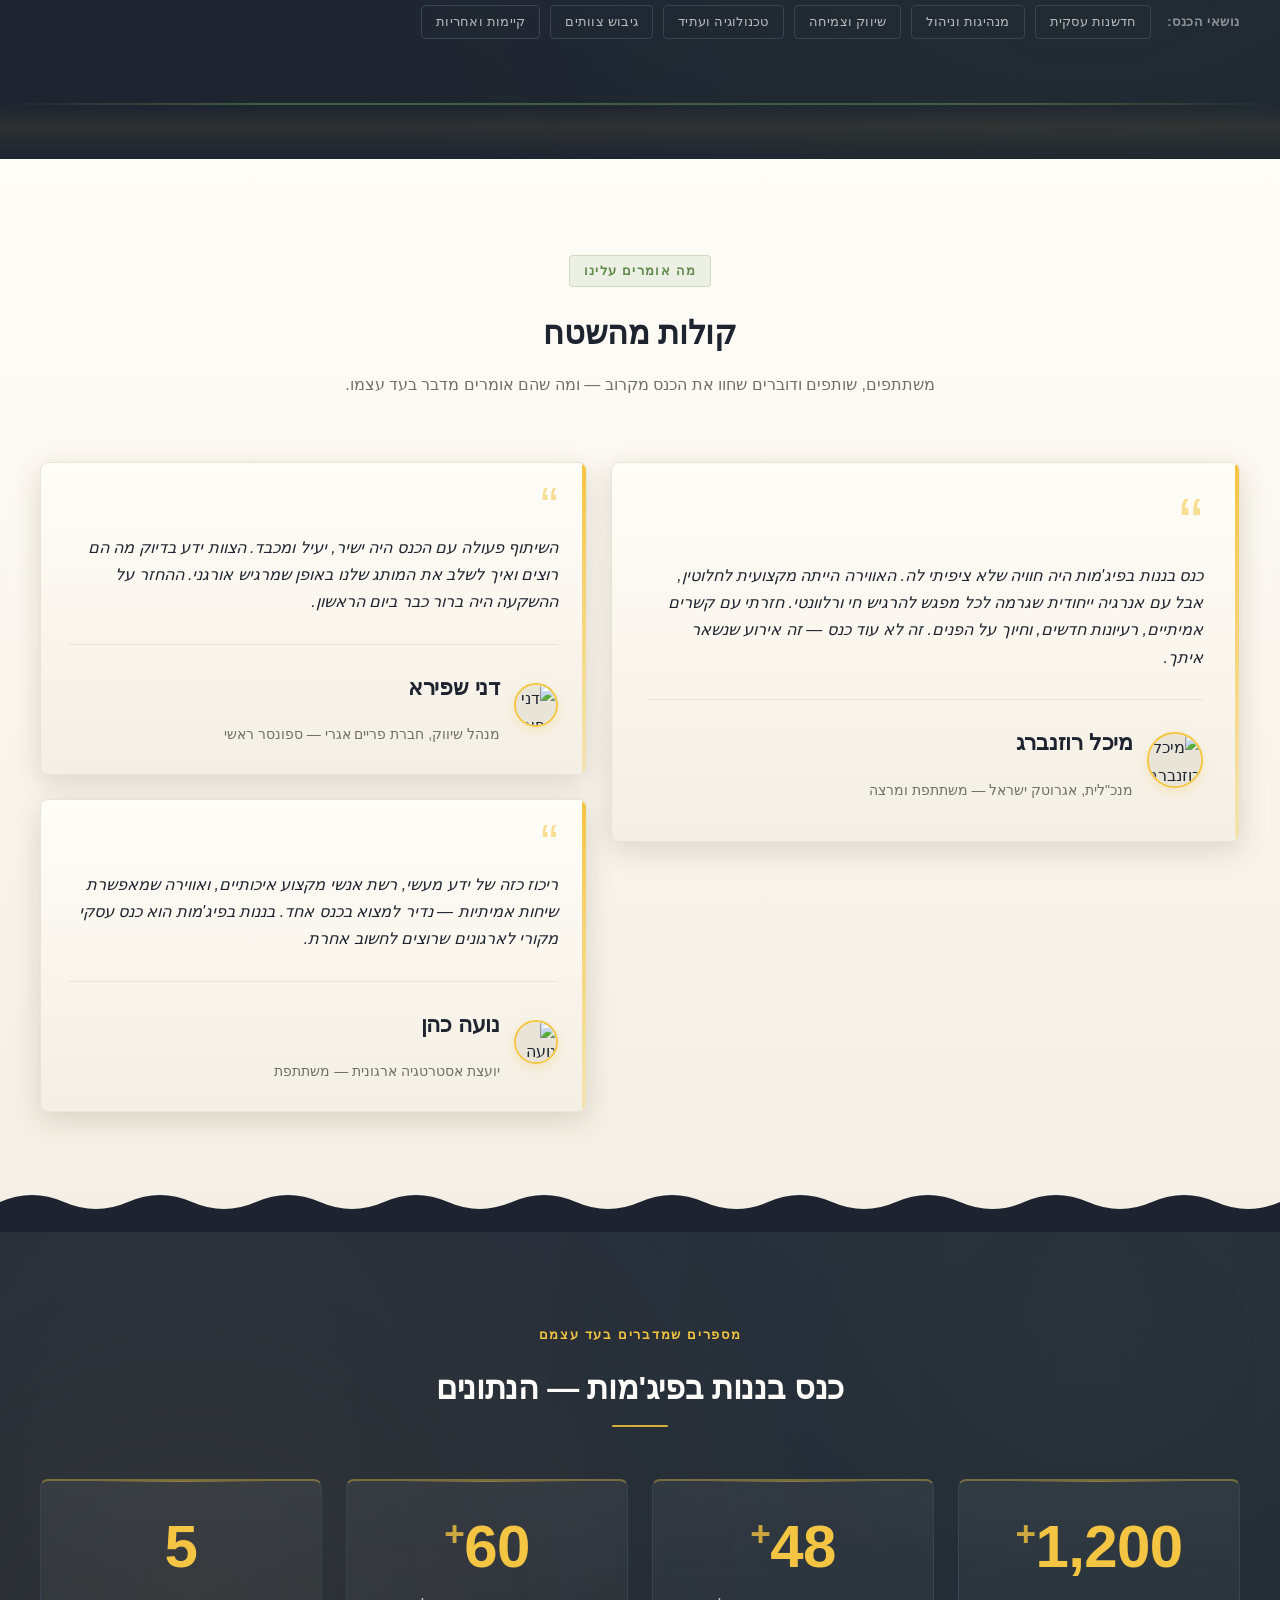
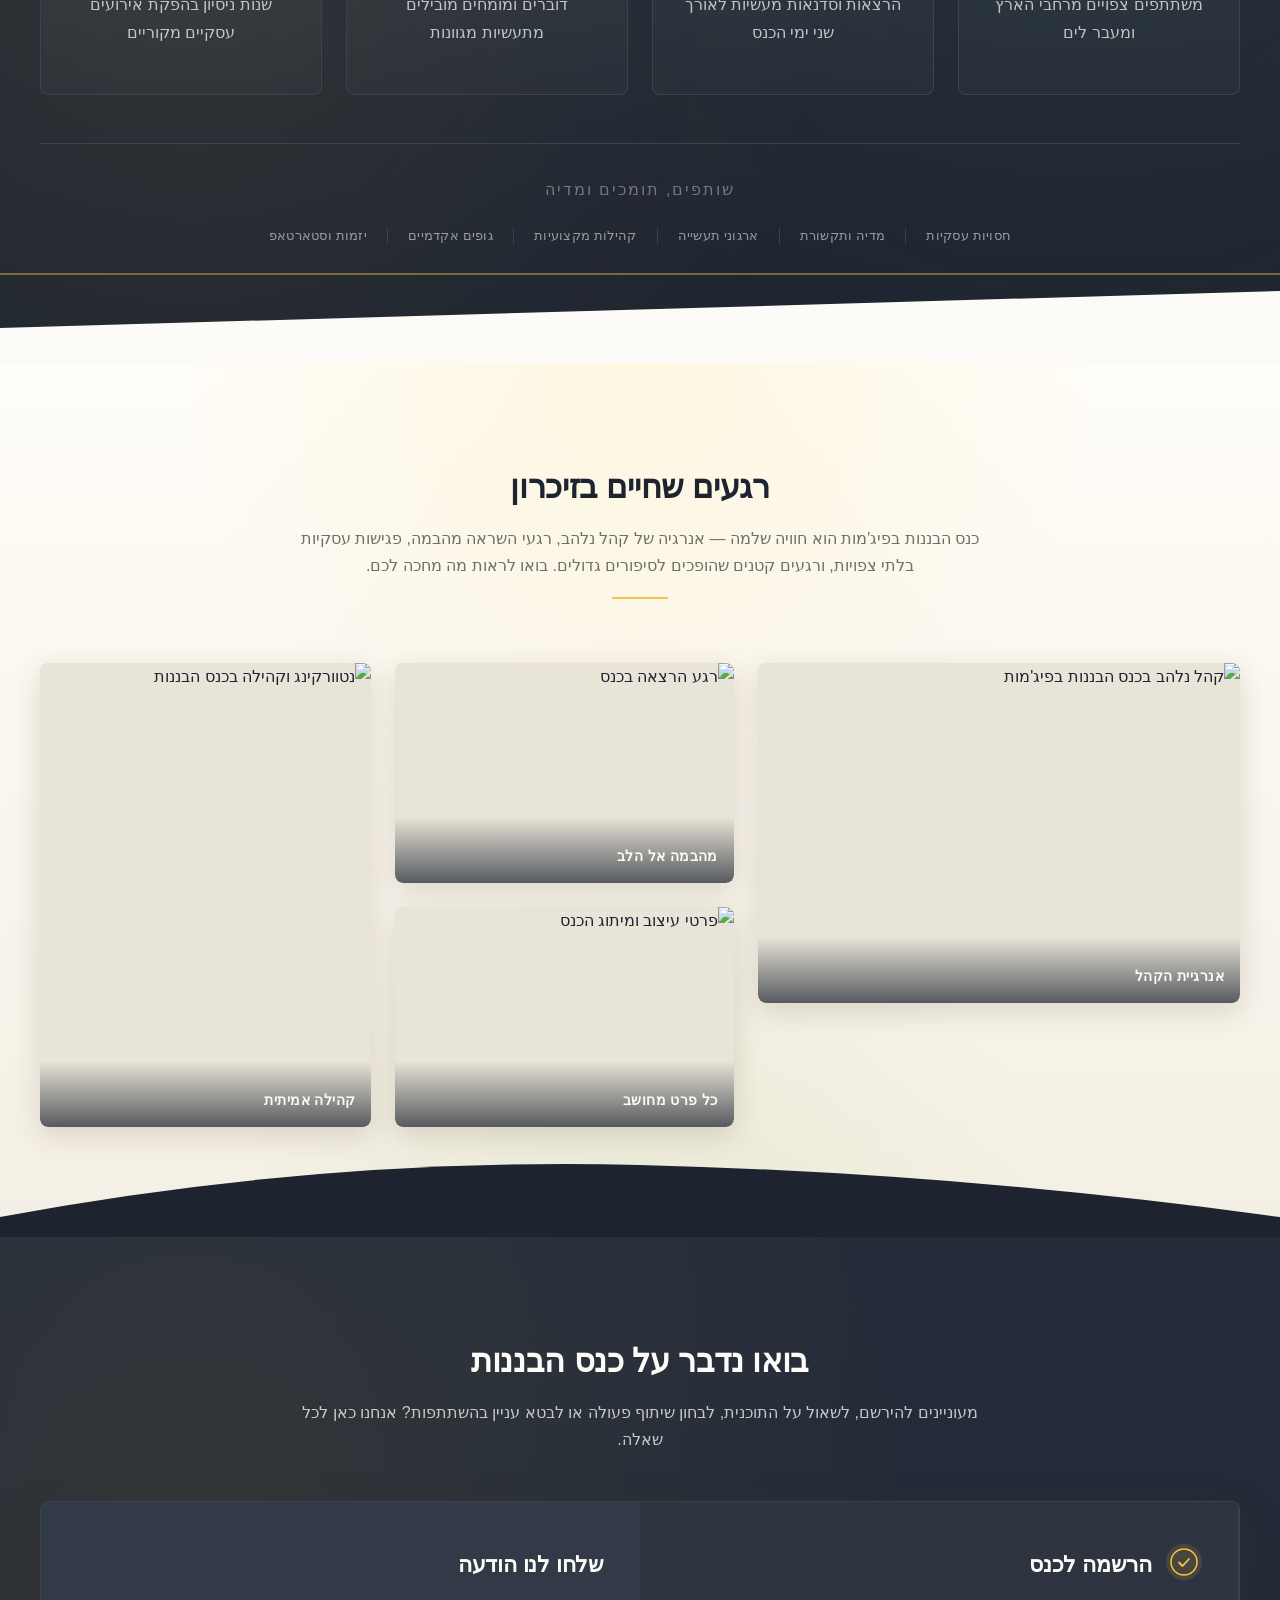
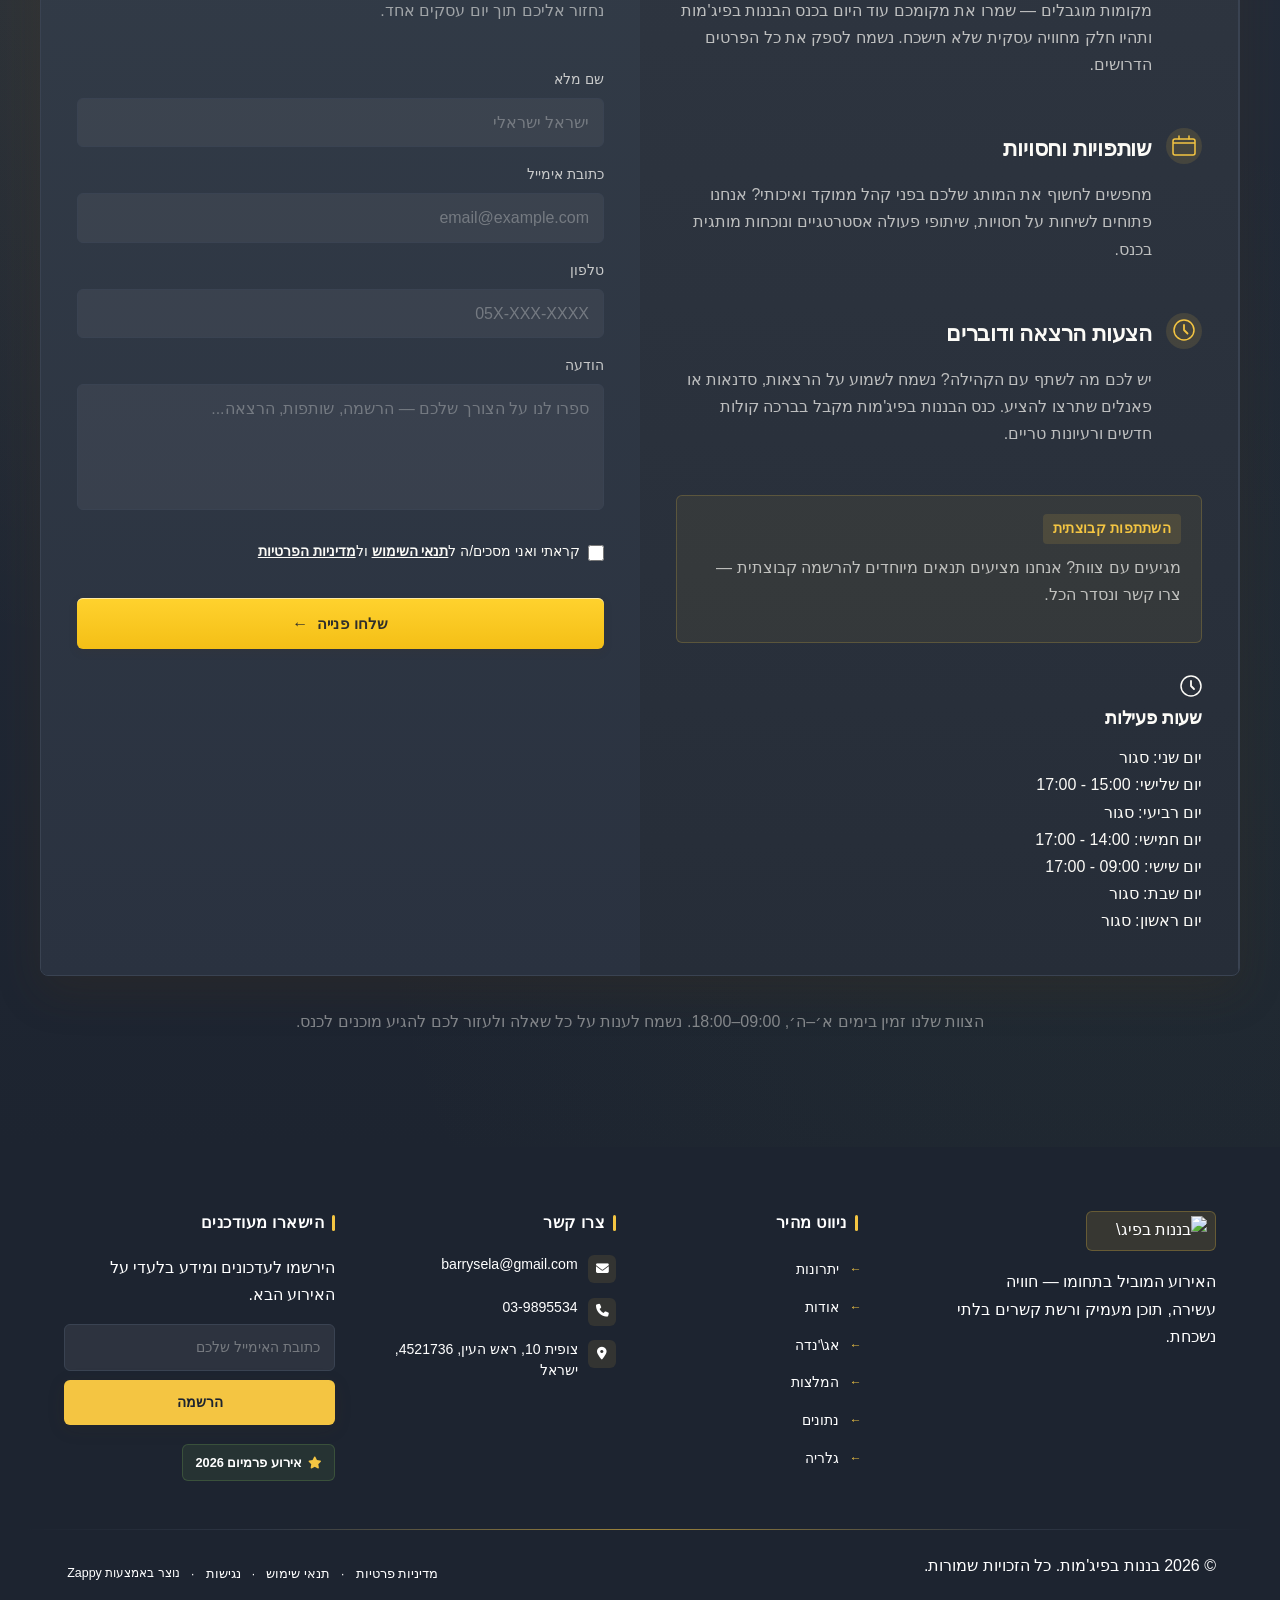
==== commit 6e4128f6: "Background sync: Progressive GitHub Sync" ====
--- a/public/index.html
+++ b/public/index.html
@@ -1176,13 +1176,13 @@
 
       <!-- CTA Buttons -->
       <div class="hero-ctas">
+        <a href="#program" class="btn-ghost-outline hero-btn-secondary" data-original-href="#program" data-element-type="button" data-element-id="btn-1776597397008-lwiz8tw14" data-native-element="true">
+          לתוכנית המלאה
+          <i class="fa-solid fa-arrow-left" aria-hidden="true"></i>
+        </a>
         <a href="#contact" class="btn-primary hero-btn-primary" data-original-href="#contact" data-element-type="button" data-element-id="btn-1776597397008-6z8ys2i49" data-native-element="true">
           <i class="fa-solid fa-ticket" aria-hidden="true"></i>
           הרשמה לכנס
-        </a>
-        <a href="#program" class="btn-ghost-outline hero-btn-secondary" data-original-href="#program" data-element-type="button" data-element-id="btn-1776597397008-lwiz8tw14" data-native-element="true">
-          לתוכנית המלאה
-          <i class="fa-solid fa-arrow-left" aria-hidden="true"></i>
         </a>
 </div>
 
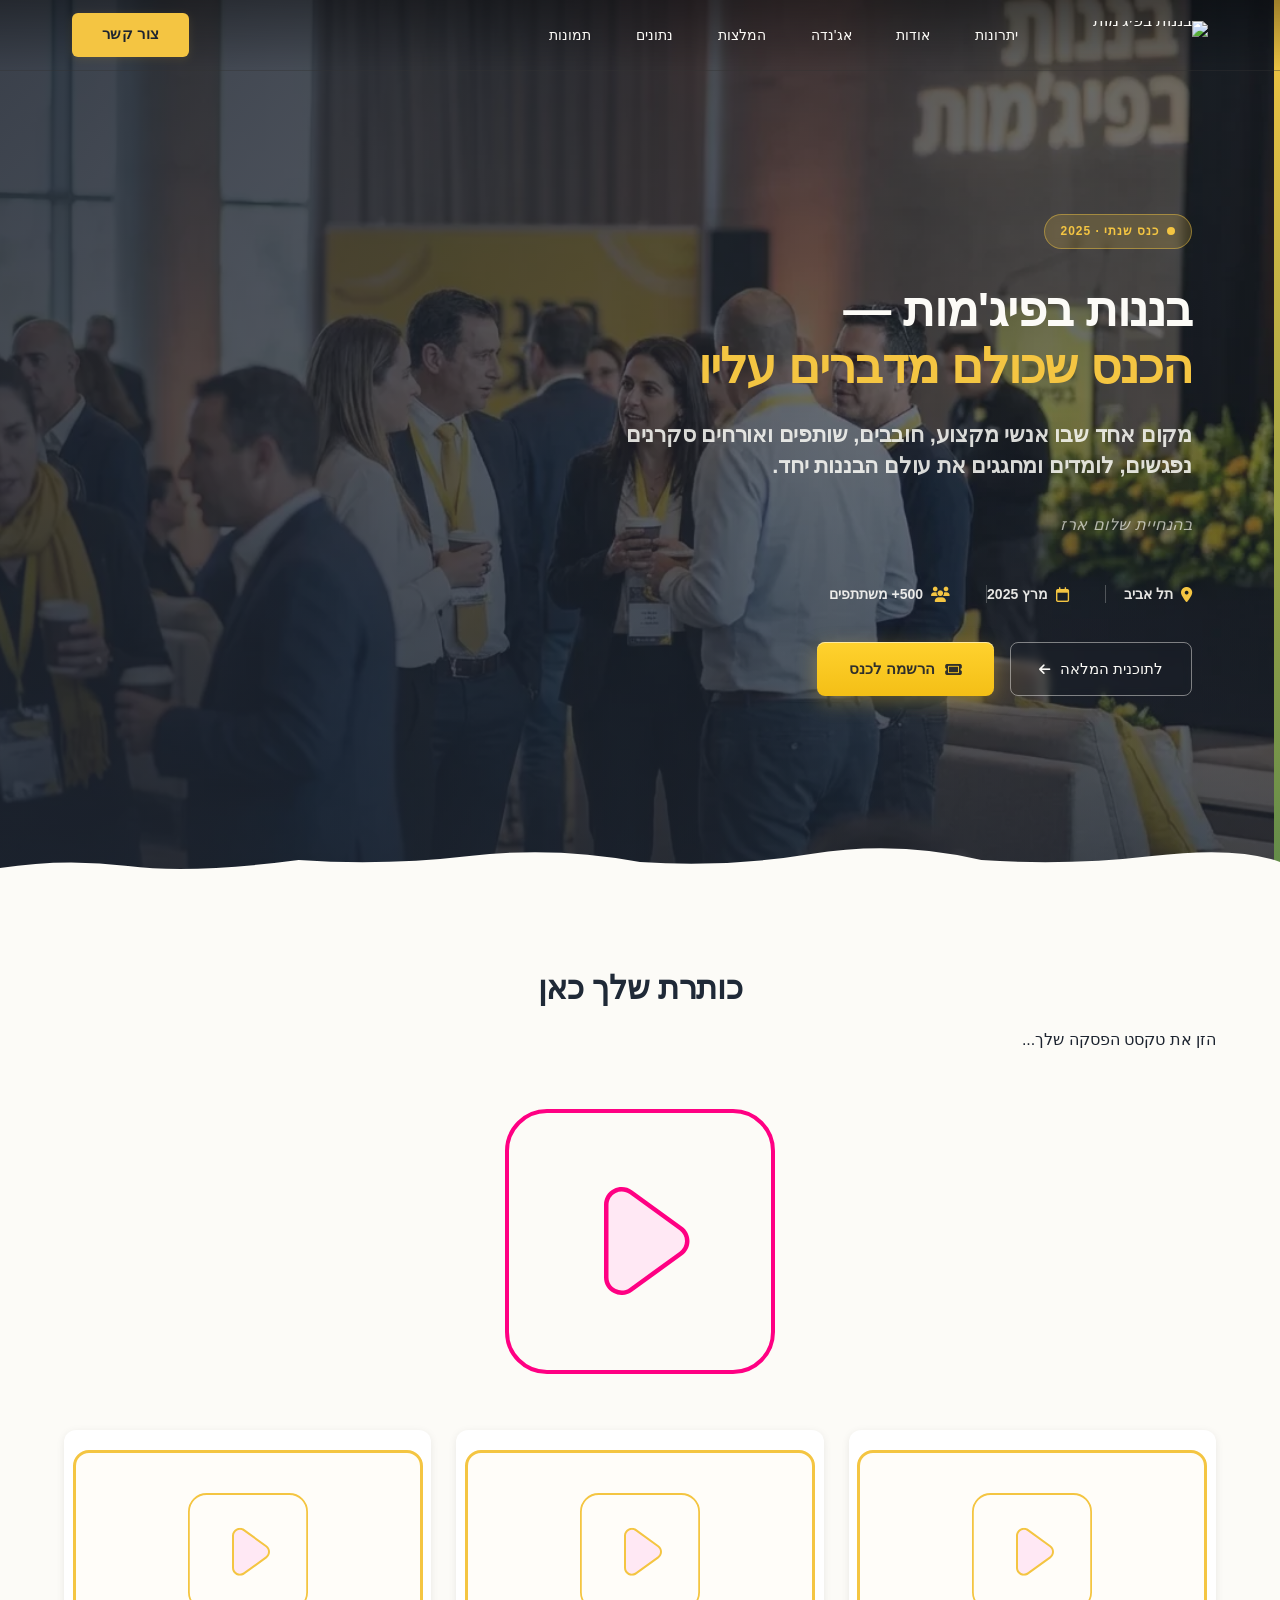
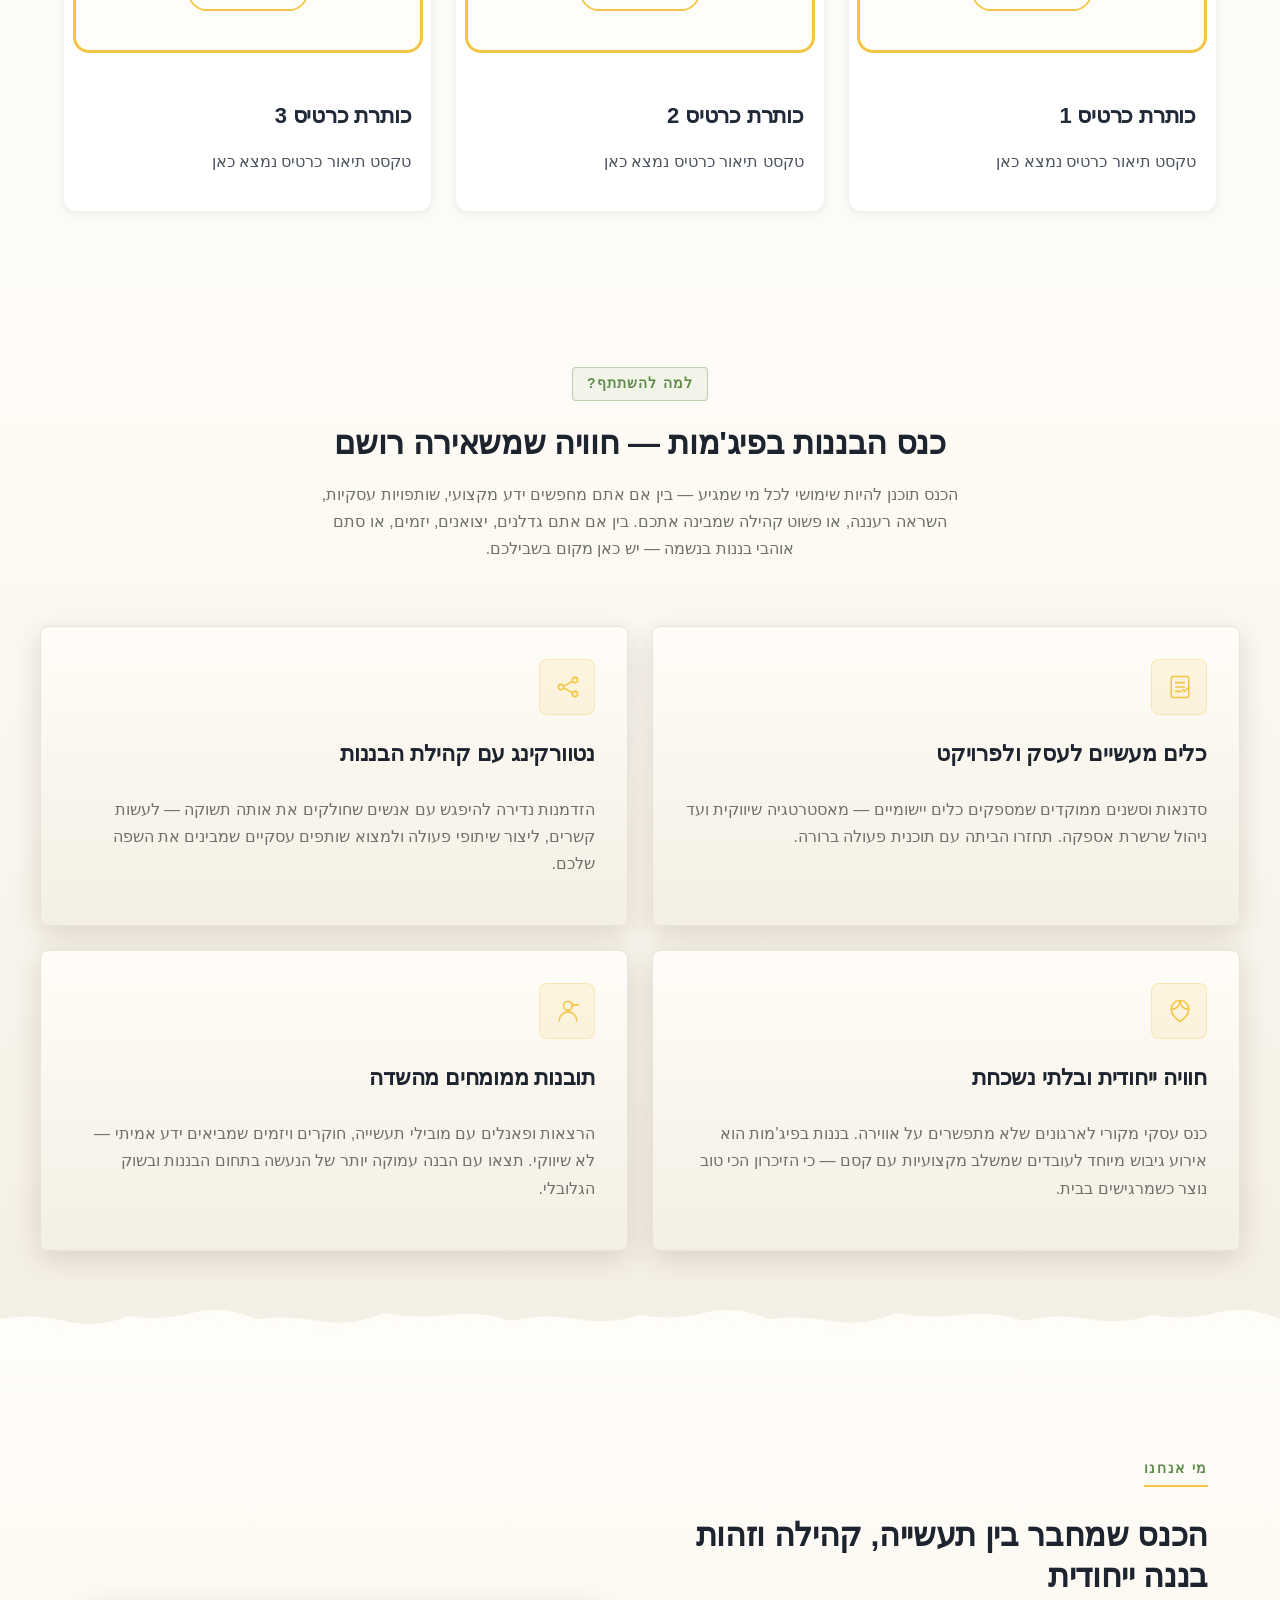
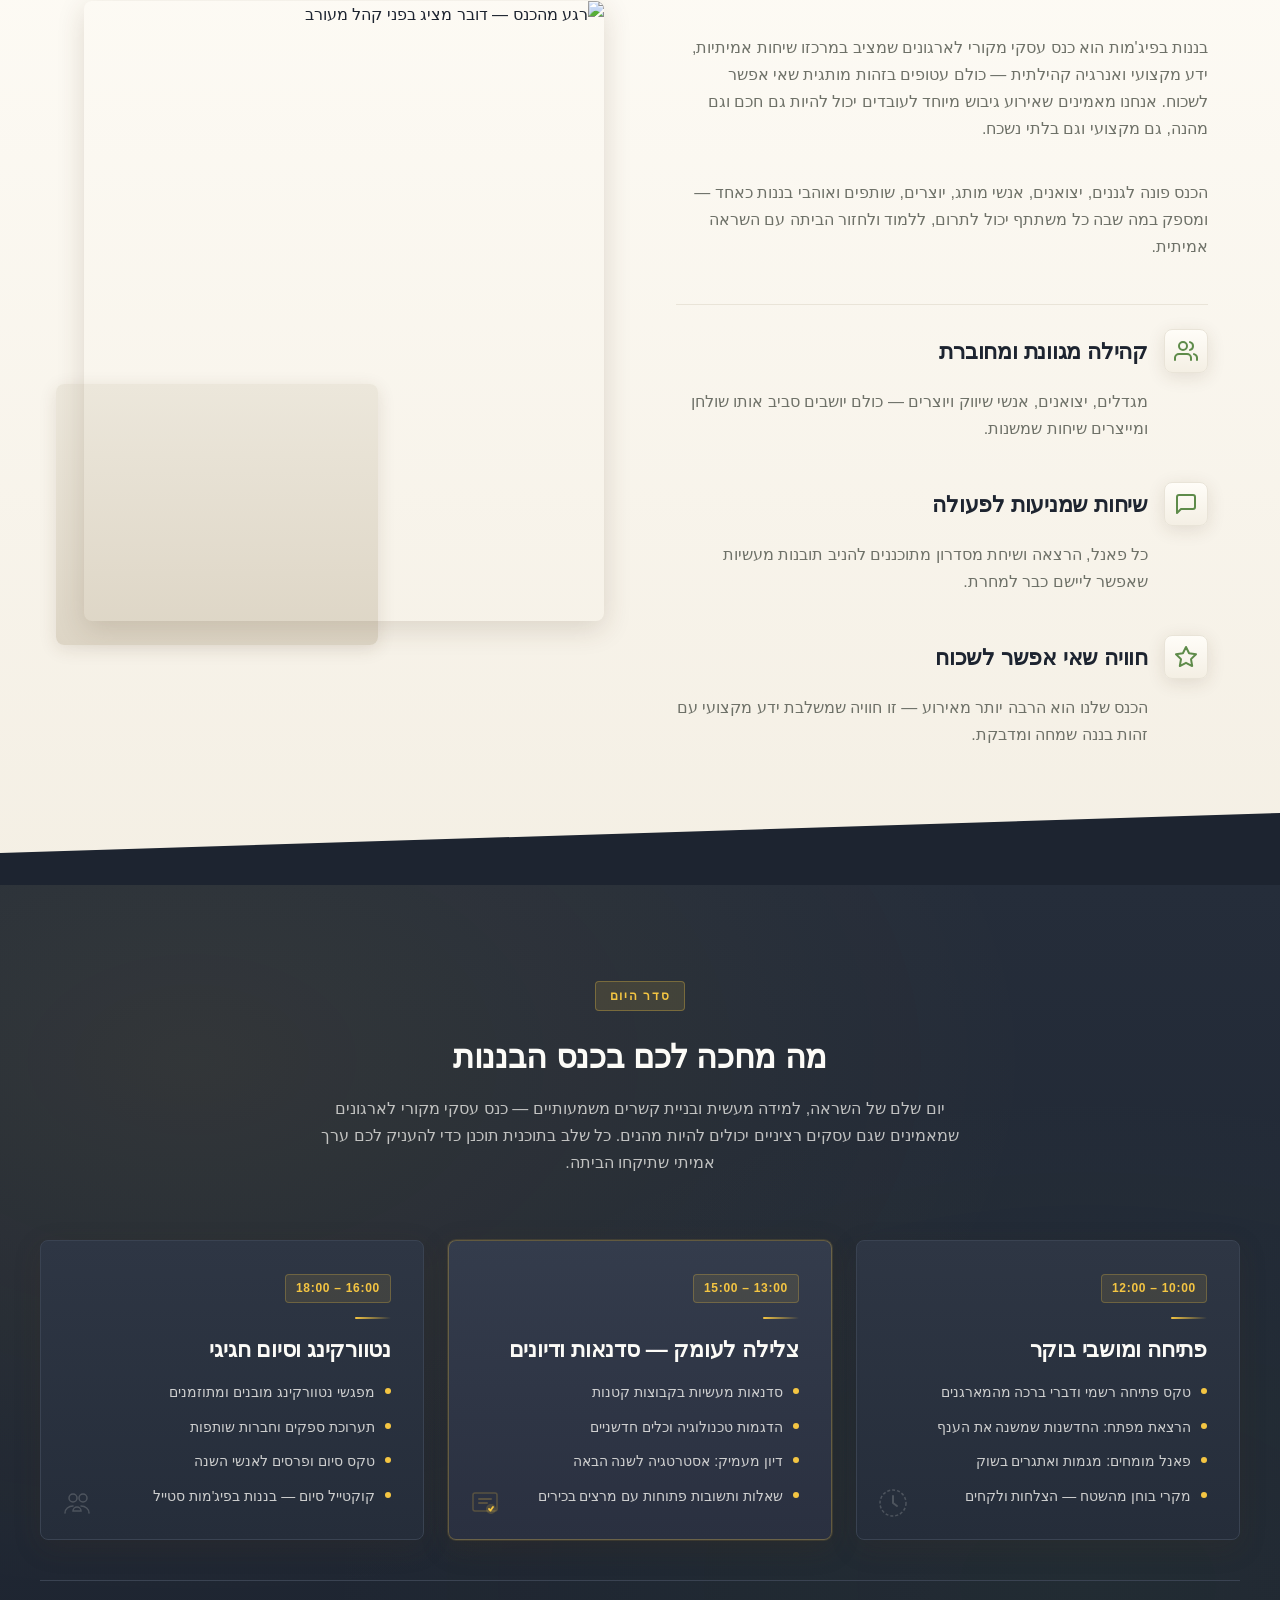
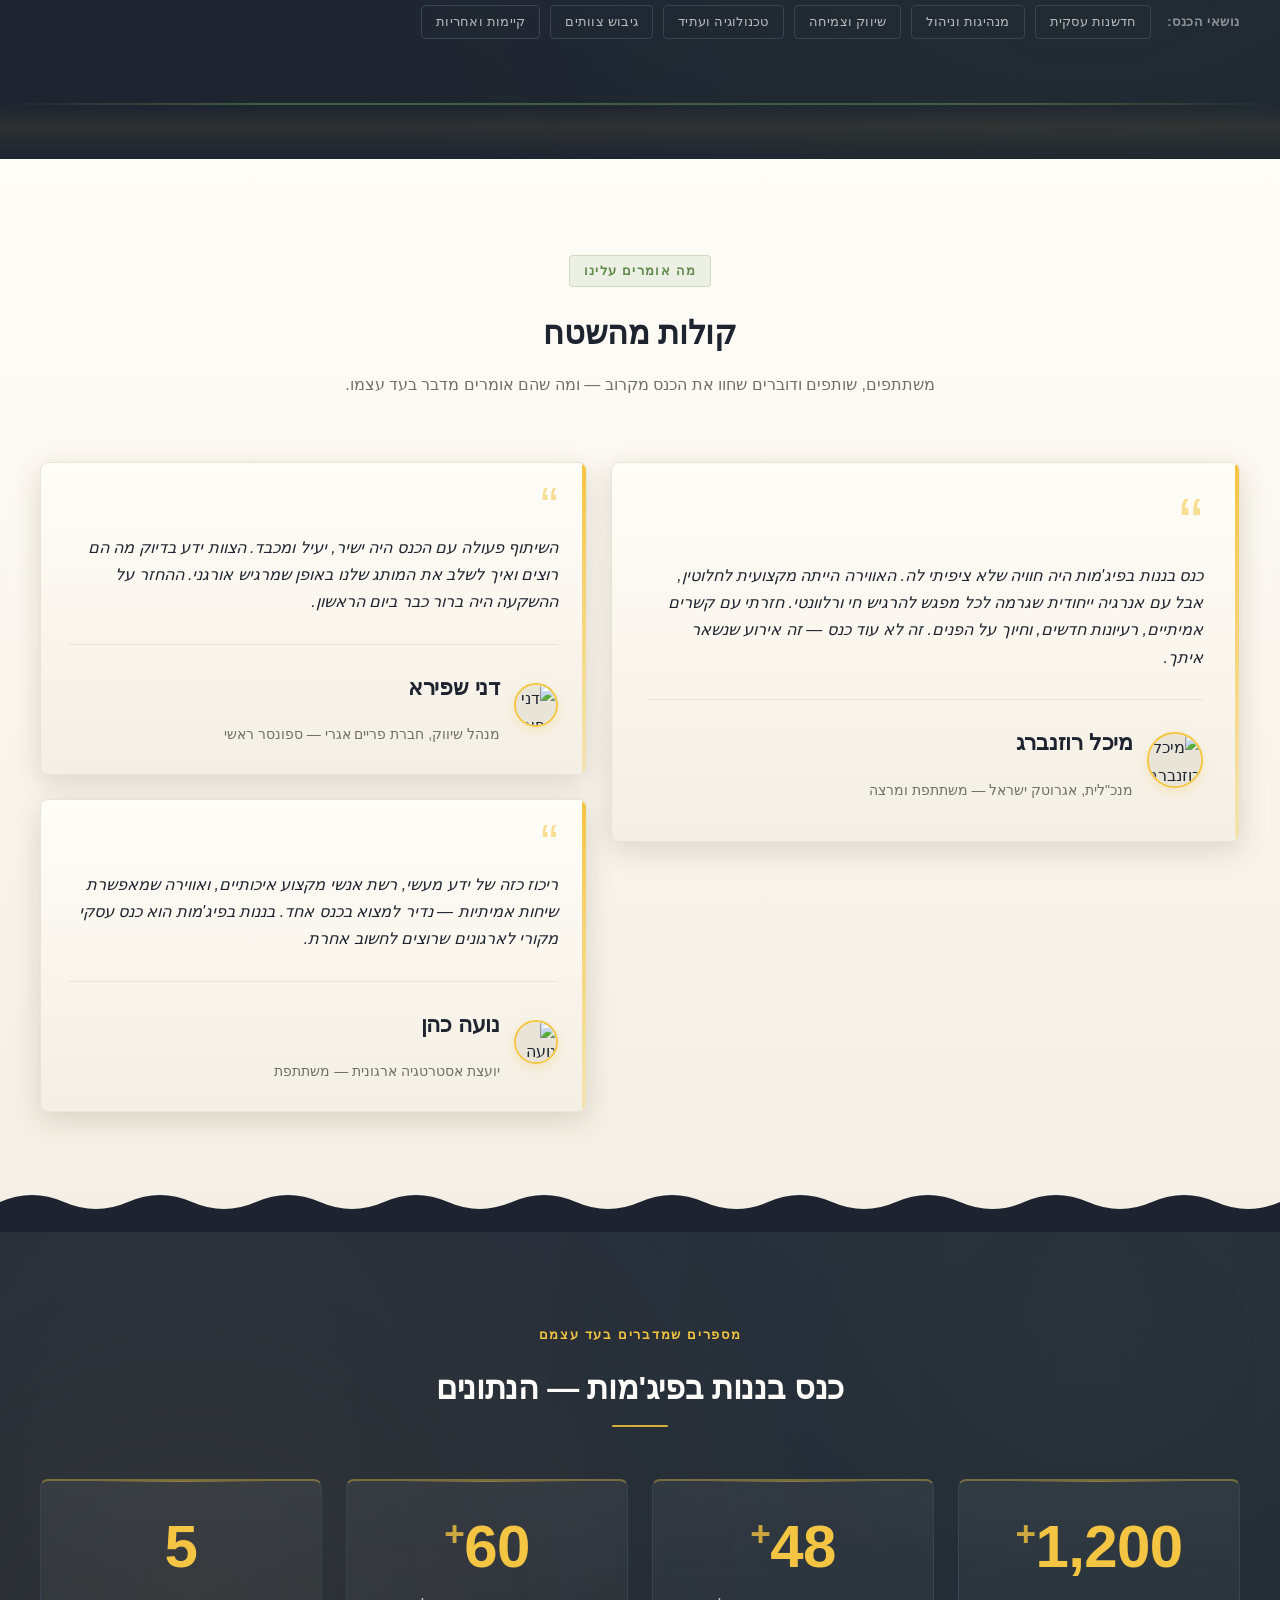
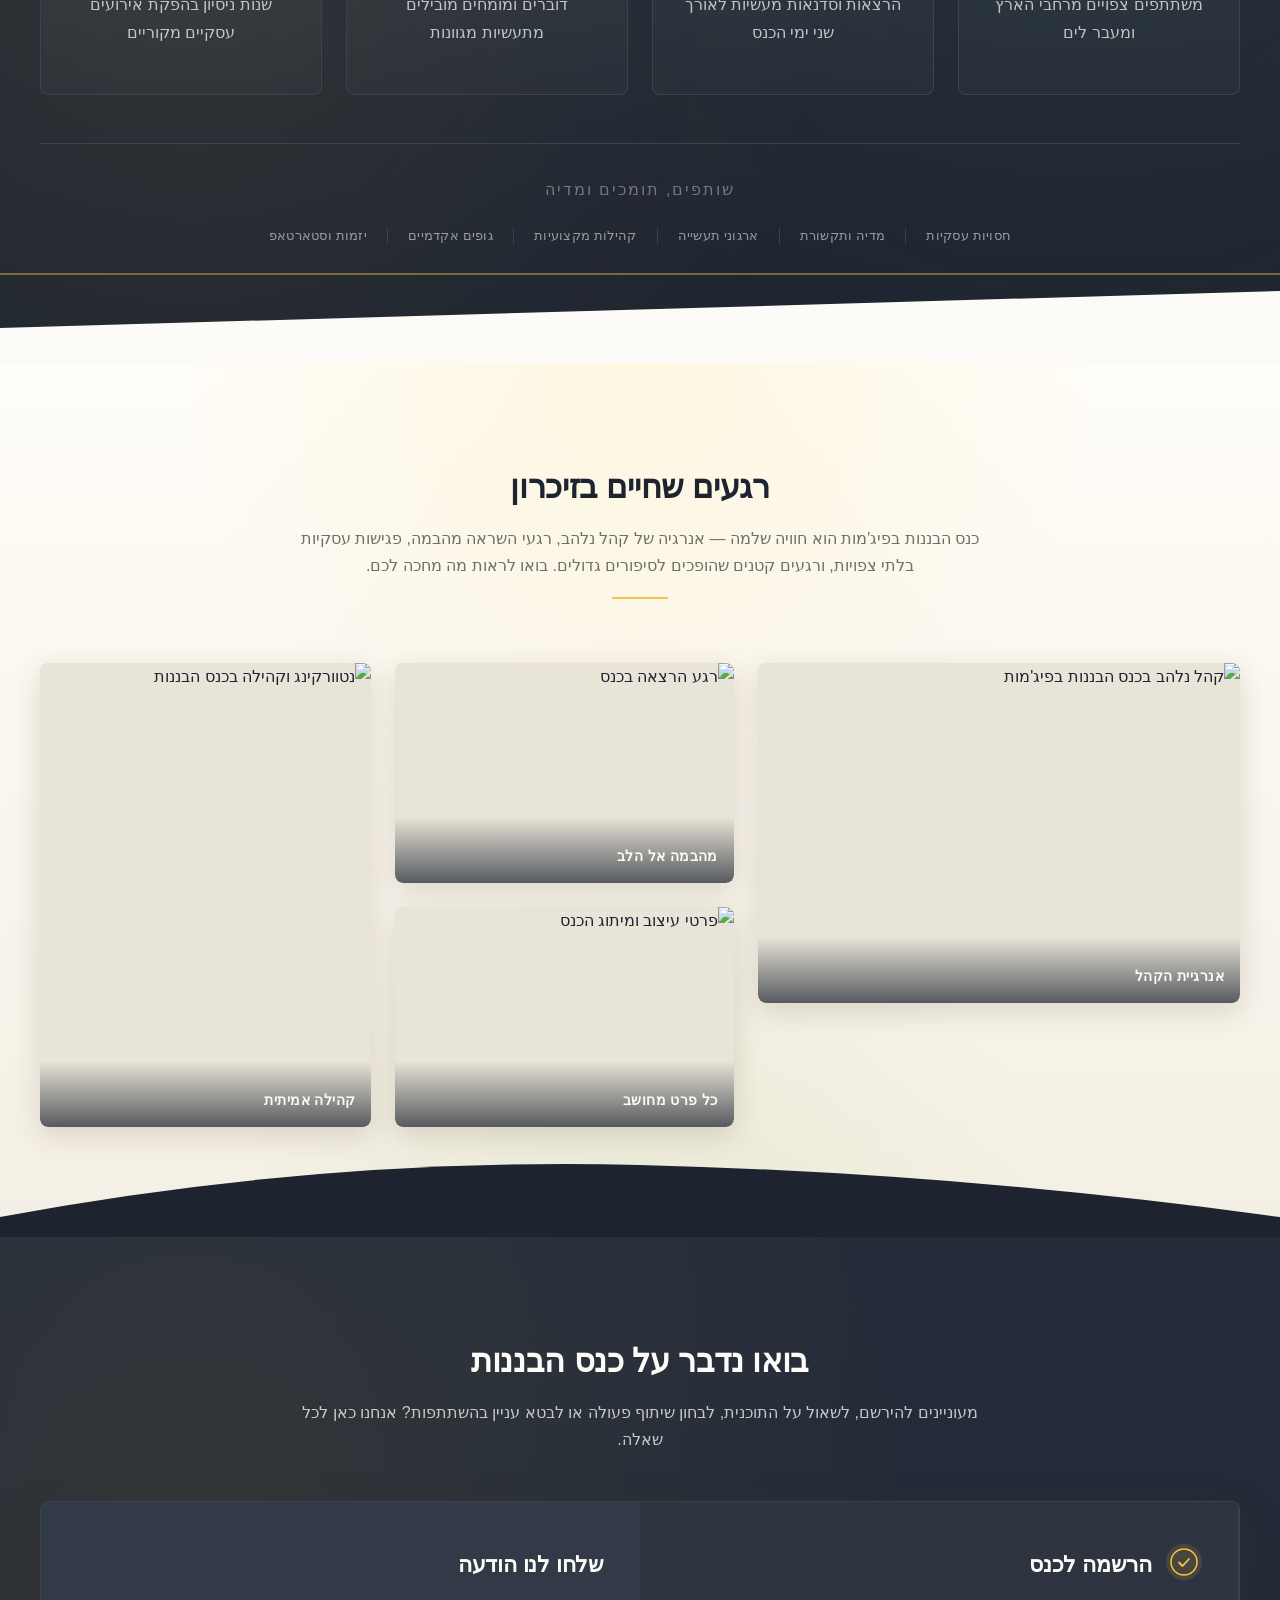
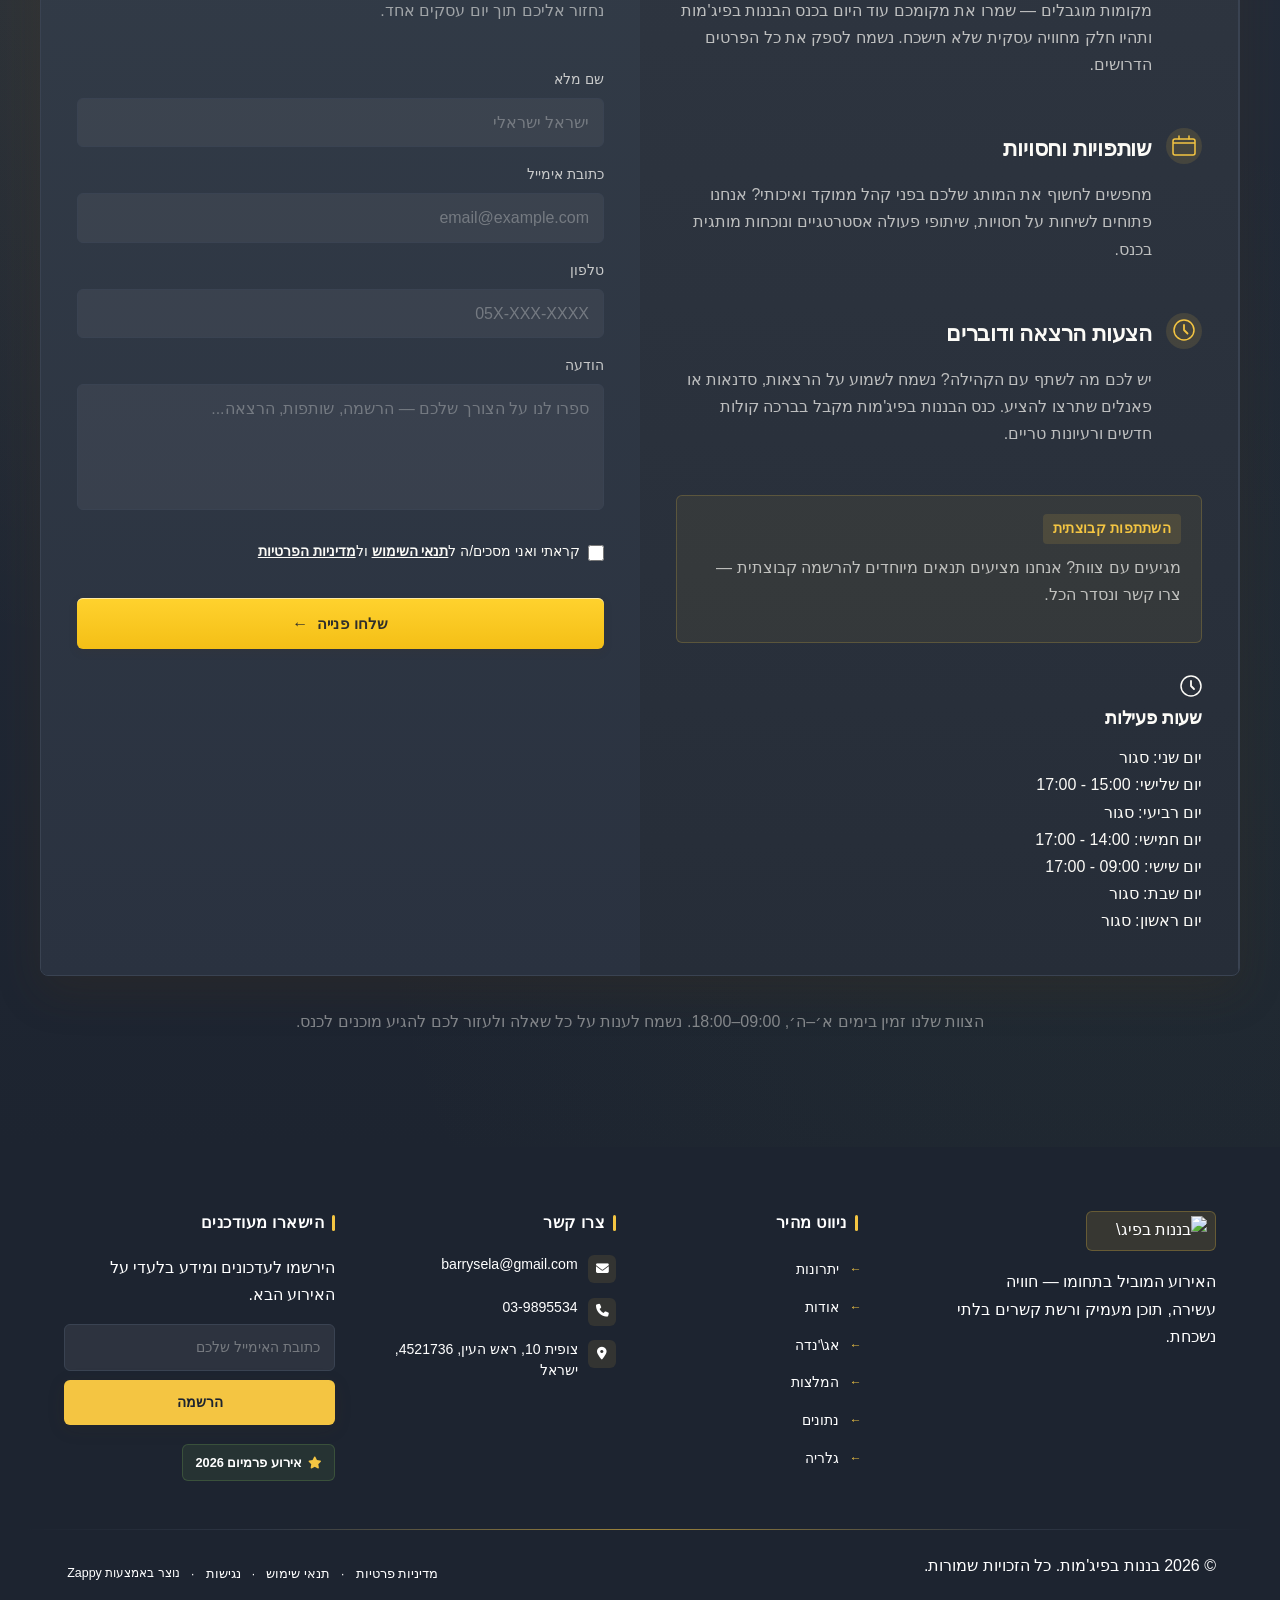
==== commit 3f5991fc: "Background sync: Progressive GitHub Sync" ====
--- a/public/index.html
+++ b/public/index.html
@@ -1316,25 +1316,25 @@
 
     <!-- 4-Card Grid -->
     <div class="index-features-grid">
-
-      <!-- Card 1: Expert Insights -->
-      <article class="index-features-card" id="zappy-section-3">
+      <!-- Card 3: Practical Takeaways (now first / top-right in RTL) -->
+      <article class="index-features-card" id="zappy-section-5" data-grid-item-index="0">
         <div class="index-features-icon-wrap">
           <svg data-element-type="icon" data-icon-type="svg" xmlns="http://www.w3.org/2000/svg" width="32" height="32" viewBox="0 0 32 32" fill="none" stroke="currentColor" stroke-width="1.75" stroke-linecap="round" stroke-linejoin="round" aria-hidden="true">
-            <circle cx="16" cy="10" r="5"></circle>
-            <path d="M6 27c0-5.523 4.477-10 10-10s10 4.477 10 10"></path>
-            <path d="M20 7l2 2-2 2"></path>
-            <line x1="22" y1="9" x2="28" y2="9"></line>
+            <rect x="6" y="4" width="20" height="24" rx="2"></rect>
+            <line x1="11" y1="11" x2="21" y2="11"></line>
+            <line x1="11" y1="16" x2="21" y2="16"></line>
+            <line x1="11" y1="21" x2="17" y2="21"></line>
+            <polyline points="19,19 21,21 26,16"></polyline>
           </svg>
         </div>
         <div class="index-features-card-content">
-          <h3 class="index-features-card-title">תובנות ממומחים מהשדה</h3>
-          <p class="index-features-card-text">הרצאות ופאנלים עם מובילי תעשייה, חוקרים ויזמים שמביאים ידע אמיתי — לא שיווקי. תצאו עם הבנה עמוקה יותר של הנעשה בתחום הבננות ובשוק הגלובלי.</p>
+          <h3 class="index-features-card-title">כלים מעשיים לעסק ולפרויקט</h3>
+          <p class="index-features-card-text">סדנאות וסשנים ממוקדים שמספקים כלים יישומיים — מאסטרטגיה שיווקית ועד ניהול שרשרת אספקה. תחזרו הביתה עם תוכנית פעולה ברורה.</p>
         </div>
       </article>
 
-      <!-- Card 2: Networking -->
-      <article class="index-features-card" id="zappy-section-4">
+      <!-- Card 2: Networking (now second / top-left in RTL) -->
+      <article class="index-features-card" id="zappy-section-4" data-grid-item-index="1">
         <div class="index-features-icon-wrap">
           <svg data-element-type="icon" data-icon-type="svg" xmlns="http://www.w3.org/2000/svg" width="32" height="32" viewBox="0 0 32 32" fill="none" stroke="currentColor" stroke-width="1.75" stroke-linecap="round" stroke-linejoin="round" aria-hidden="true">
             <circle cx="8" cy="16" r="3"></circle>
@@ -1350,25 +1350,8 @@
         </div>
       </article>
 
-      <!-- Card 3: Practical Takeaways -->
-      <article class="index-features-card" id="zappy-section-5">
-        <div class="index-features-icon-wrap">
-          <svg data-element-type="icon" data-icon-type="svg" xmlns="http://www.w3.org/2000/svg" width="32" height="32" viewBox="0 0 32 32" fill="none" stroke="currentColor" stroke-width="1.75" stroke-linecap="round" stroke-linejoin="round" aria-hidden="true">
-            <rect x="6" y="4" width="20" height="24" rx="2"></rect>
-            <line x1="11" y1="11" x2="21" y2="11"></line>
-            <line x1="11" y1="16" x2="21" y2="16"></line>
-            <line x1="11" y1="21" x2="17" y2="21"></line>
-            <polyline points="19,19 21,21 26,16"></polyline>
-          </svg>
-        </div>
-        <div class="index-features-card-content">
-          <h3 class="index-features-card-title">כלים מעשיים לעסק ולפרויקט</h3>
-          <p class="index-features-card-text">סדנאות וסשנים ממוקדים שמספקים כלים יישומיים — מאסטרטגיה שיווקית ועד ניהול שרשרת אספקה. תחזרו הביתה עם תוכנית פעולה ברורה.</p>
-        </div>
-      </article>
-
-      <!-- Card 4: Themed Experience -->
-      <article class="index-features-card" id="zappy-section-6">
+      <!-- Card 4: Themed Experience (now third / bottom-right in RTL) -->
+      <article class="index-features-card" id="zappy-section-6" data-grid-item-index="2">
         <div class="index-features-icon-wrap">
           <svg data-element-type="icon" data-icon-type="svg" xmlns="http://www.w3.org/2000/svg" width="32" height="32" viewBox="0 0 32 32" fill="none" stroke="currentColor" stroke-width="1.75" stroke-linecap="round" stroke-linejoin="round" aria-hidden="true">
             <path d="M16 4 C10 4 6 9 6 14 C6 20 10 24 16 28 C22 24 26 20 26 14 C26 9 22 4 16 4Z"></path>
@@ -1382,7 +1365,22 @@
         </div>
       </article>
 
-    </div>
+      <!-- Card 1: Expert Insights (now fourth / bottom-left in RTL) -->
+      <article class="index-features-card" id="zappy-section-3" data-grid-item-index="3">
+        <div class="index-features-icon-wrap">
+          <svg data-element-type="icon" data-icon-type="svg" xmlns="http://www.w3.org/2000/svg" width="32" height="32" viewBox="0 0 32 32" fill="none" stroke="currentColor" stroke-width="1.75" stroke-linecap="round" stroke-linejoin="round" aria-hidden="true">
+            <circle cx="16" cy="10" r="5"></circle>
+            <path d="M6 27c0-5.523 4.477-10 10-10s10 4.477 10 10"></path>
+            <path d="M20 7l2 2-2 2"></path>
+            <line x1="22" y1="9" x2="28" y2="9"></line>
+          </svg>
+        </div>
+        <div class="index-features-card-content">
+          <h3 class="index-features-card-title">תובנות ממומחים מהשדה</h3>
+          <p class="index-features-card-text">הרצאות ופאנלים עם מובילי תעשייה, חוקרים ויזמים שמביאים ידע אמיתי — לא שיווקי. תצאו עם הבנה עמוקה יותר של הנעשה בתחום הבננות ובשוק הגלובלי.</p>
+        </div>
+      </article>
+</div>
   </div>
 
   <!-- Bottom Paper-Edge Divider -->
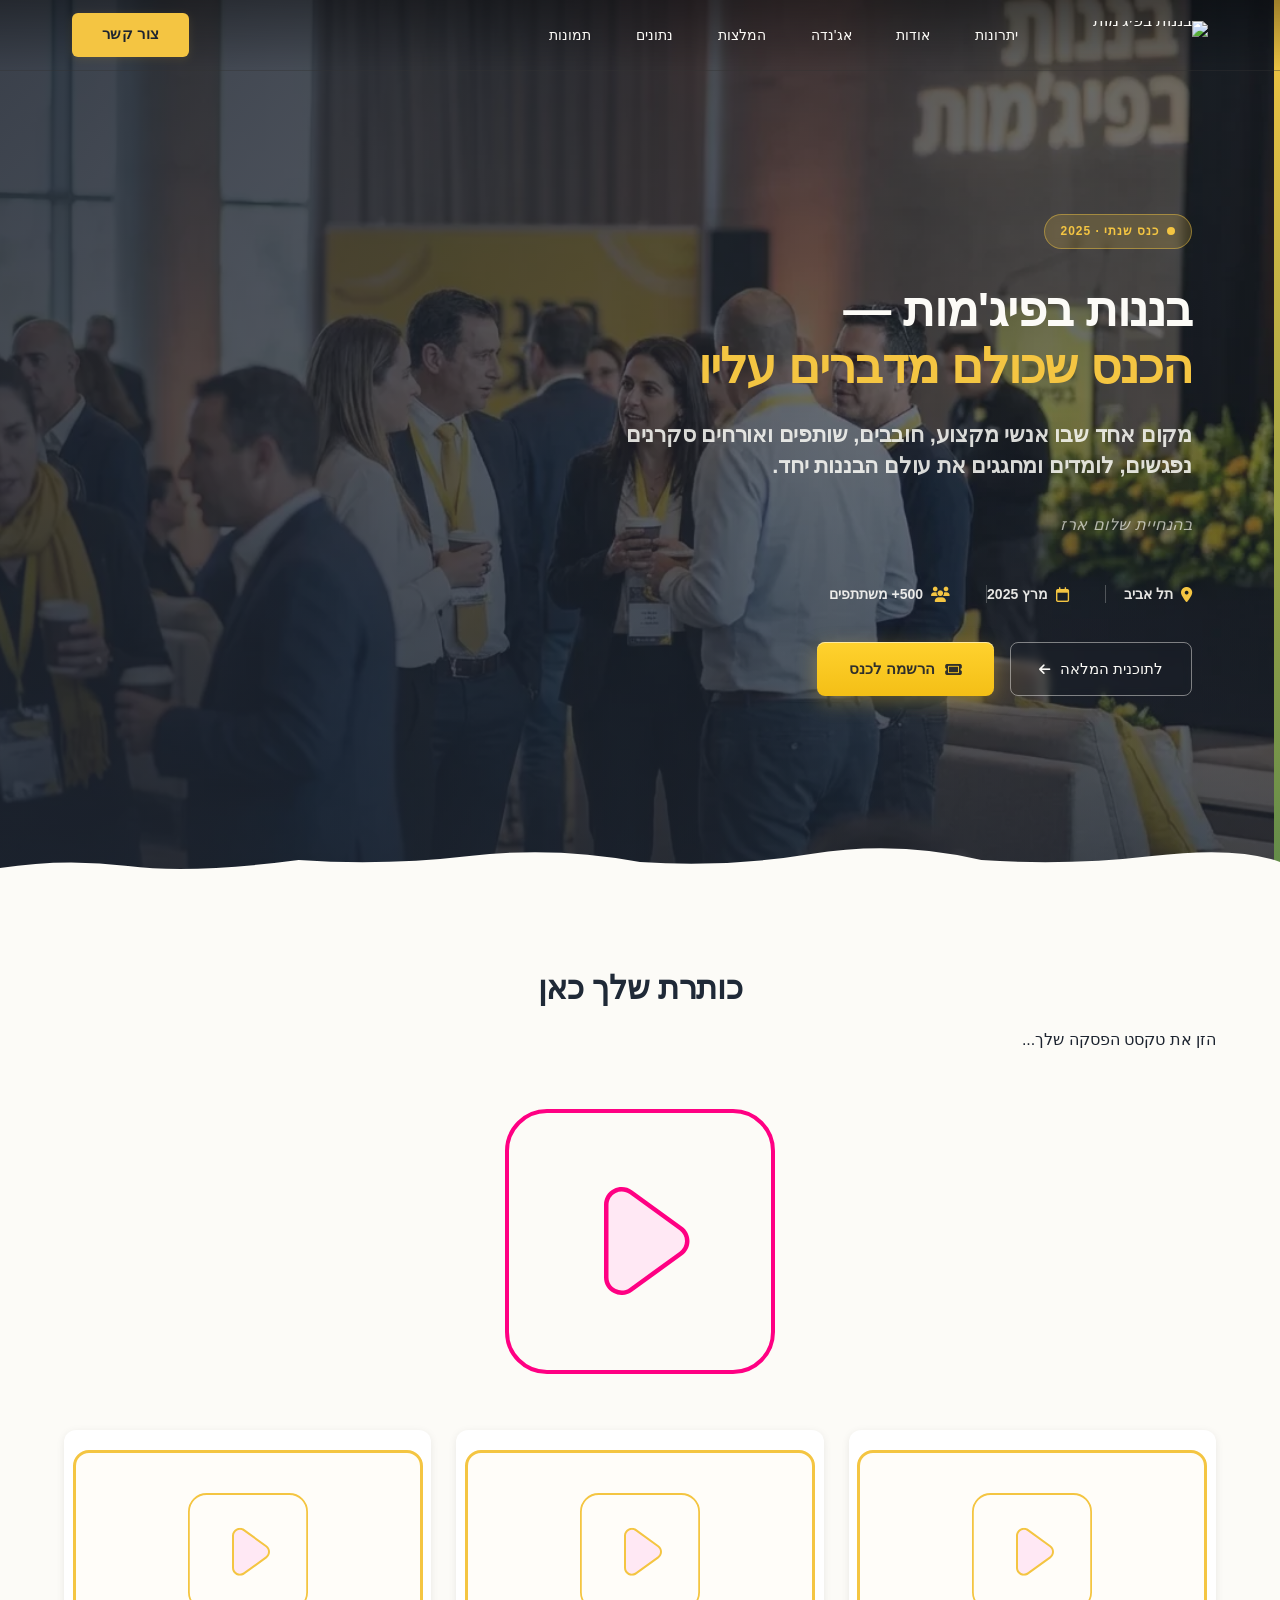
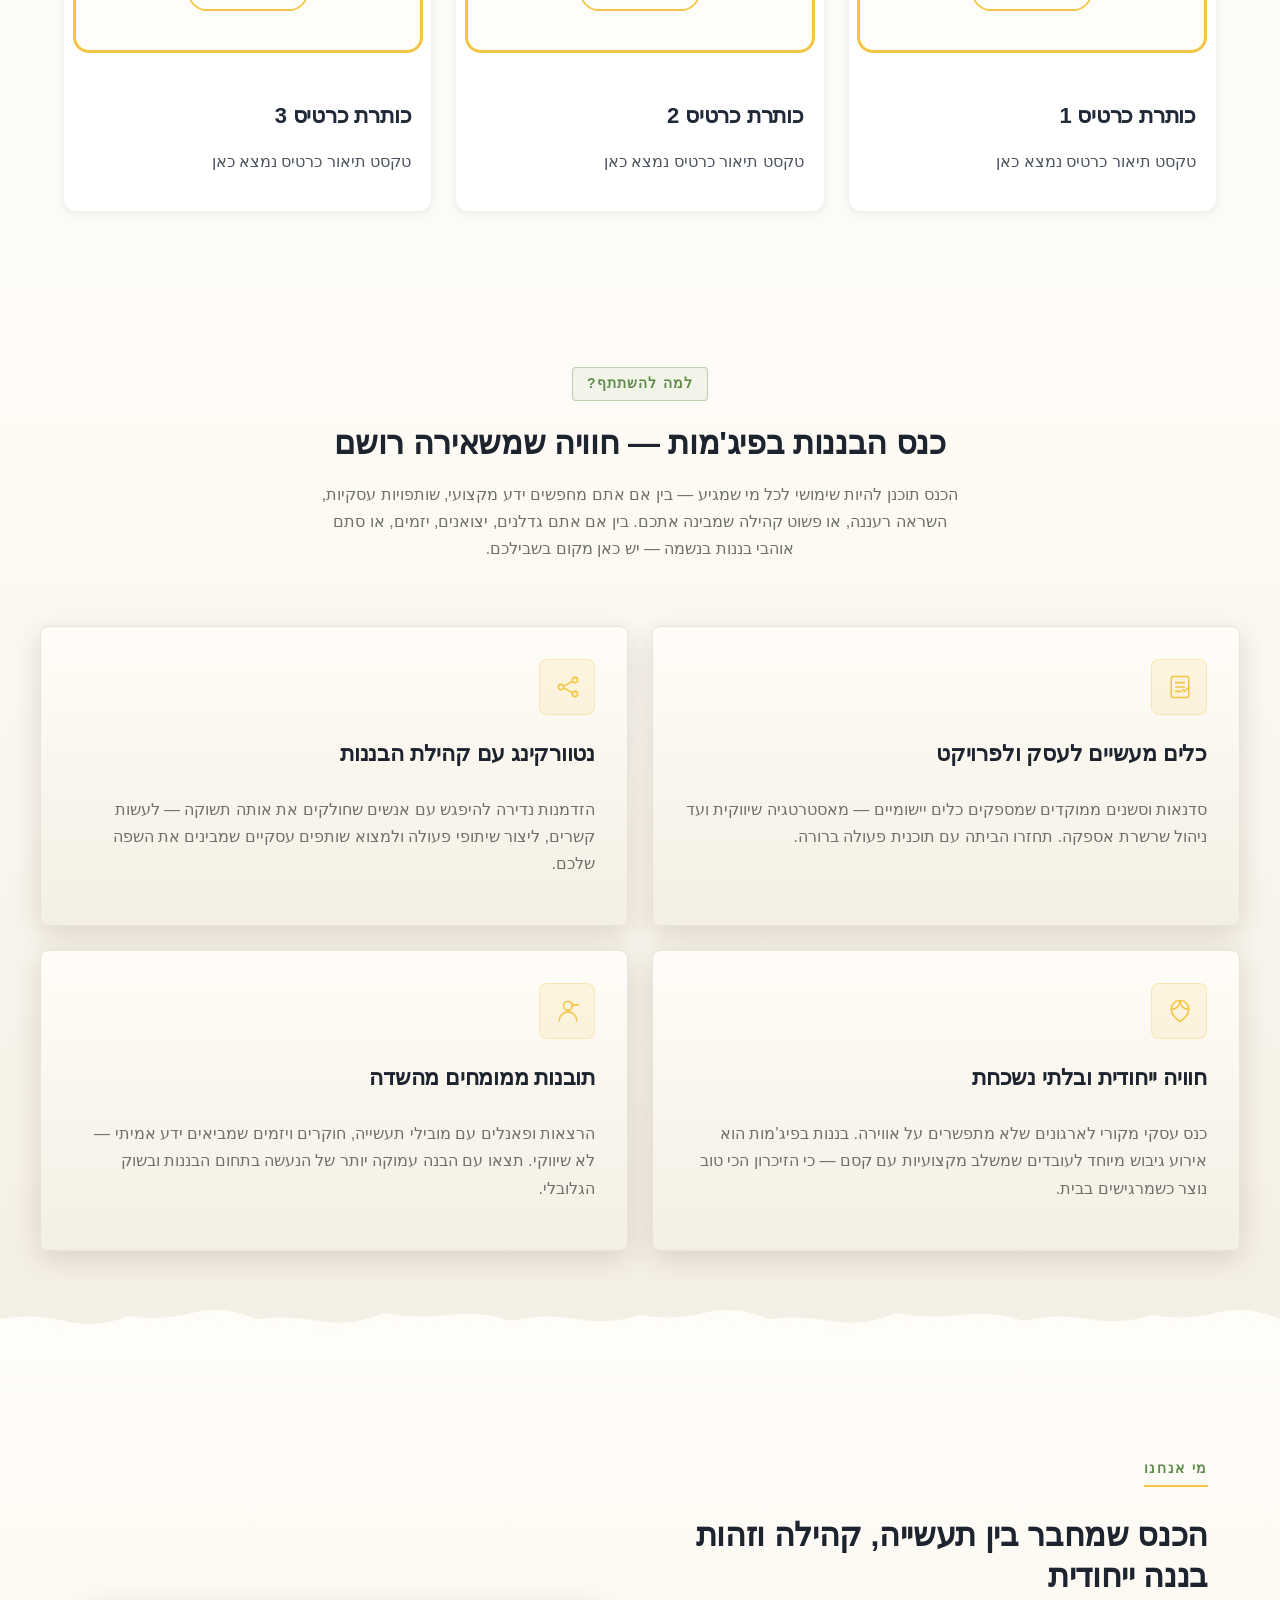
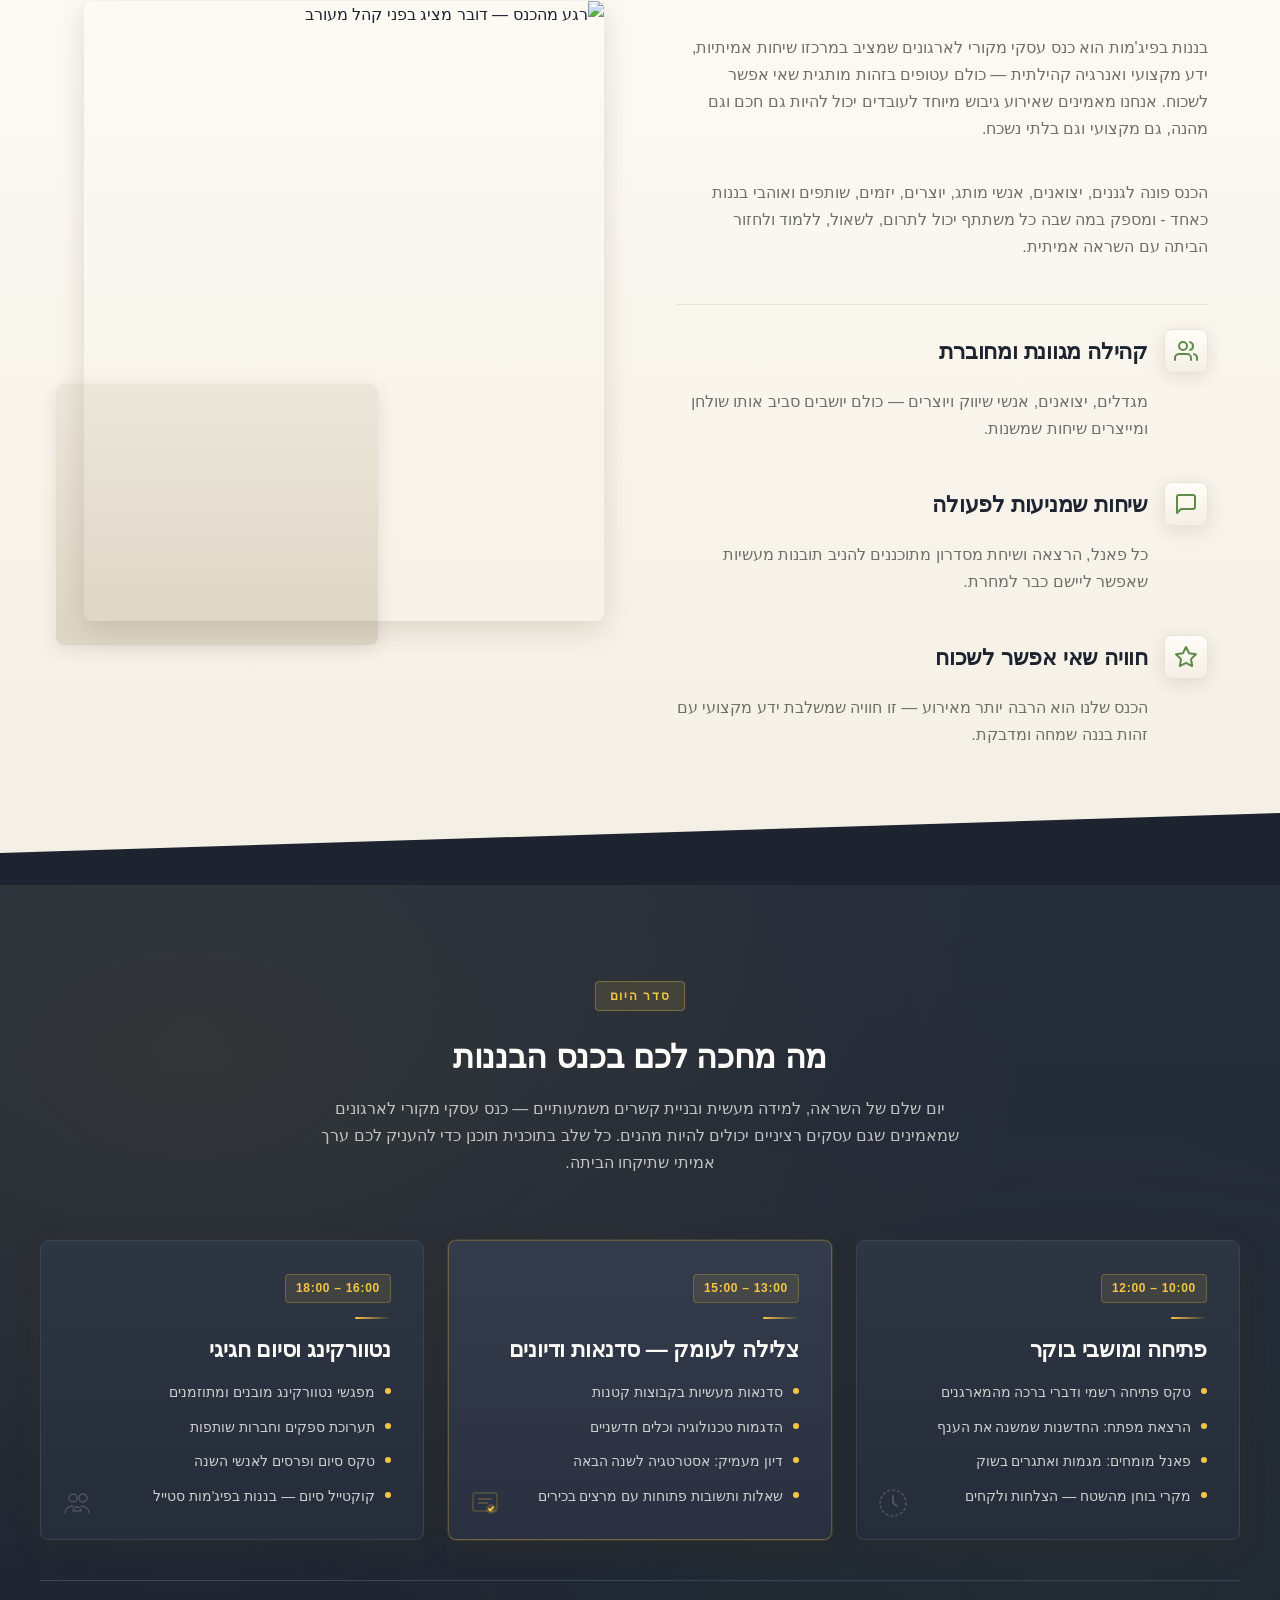
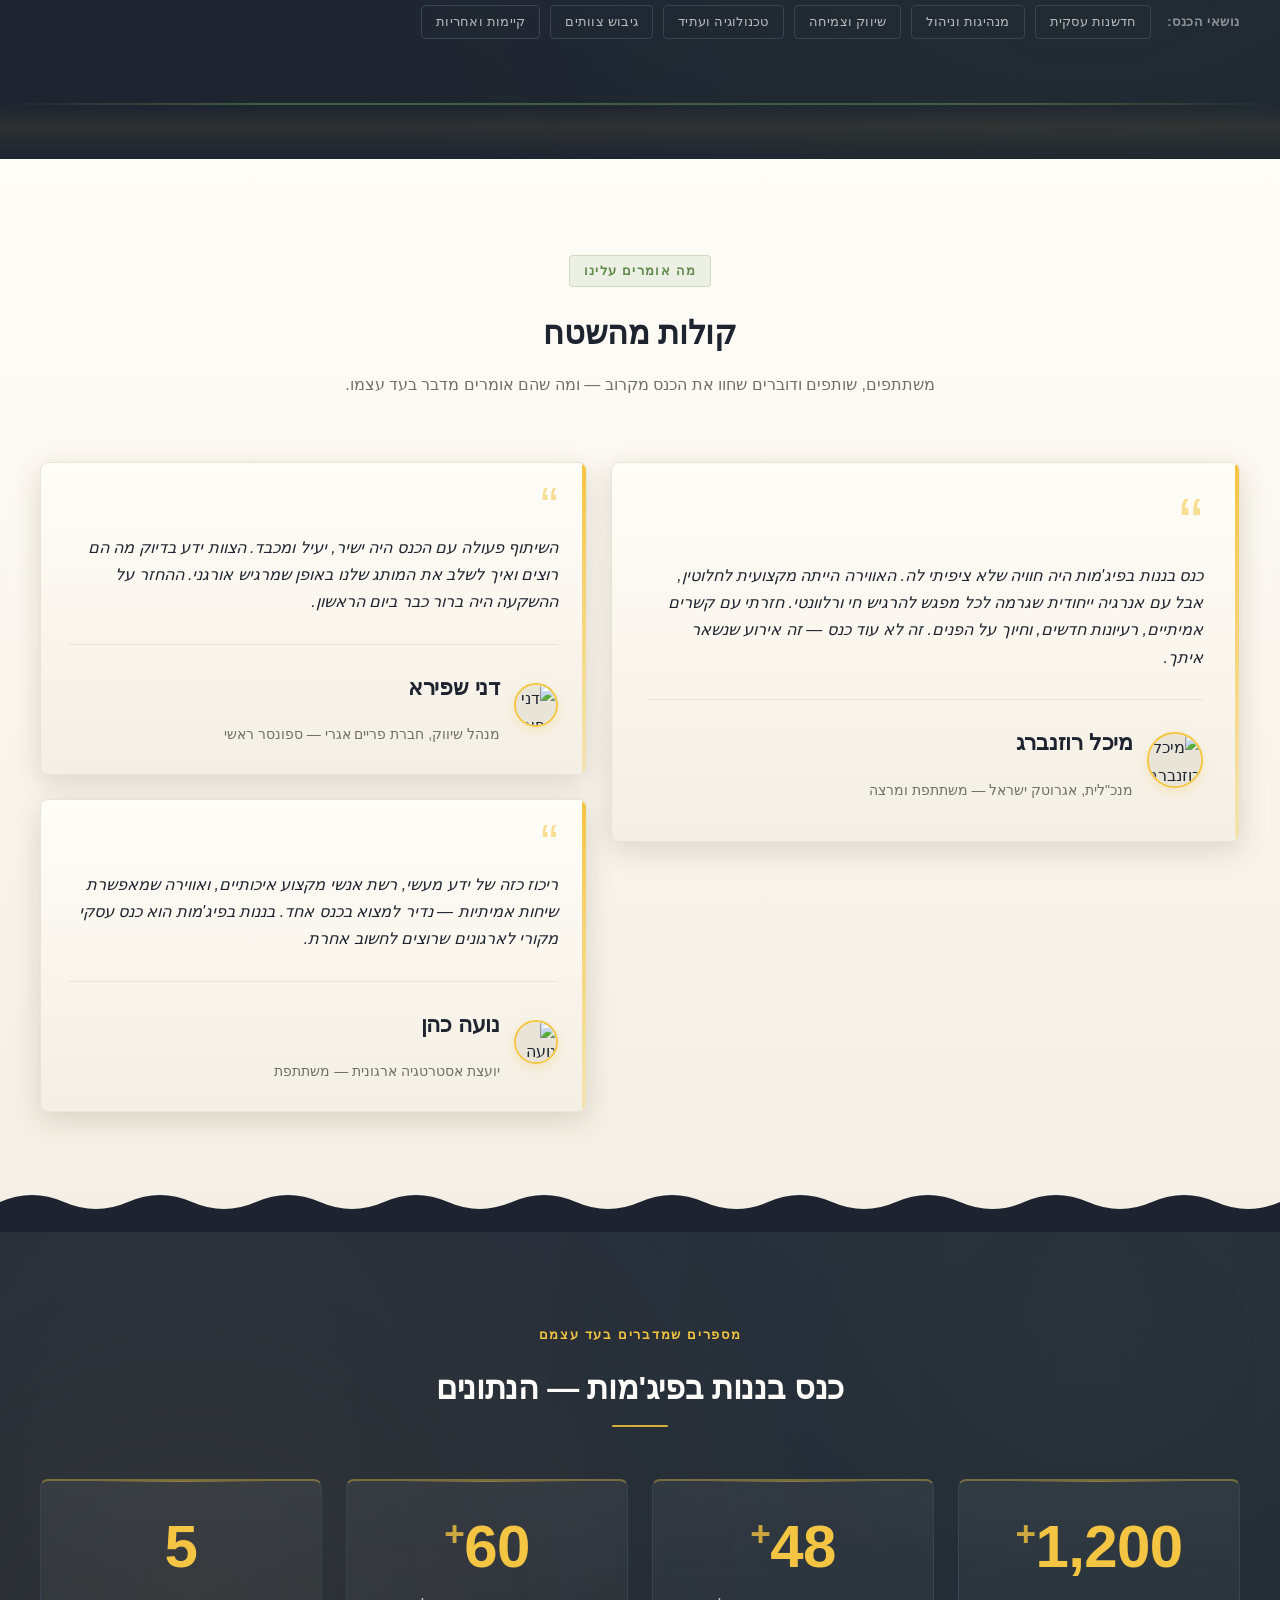
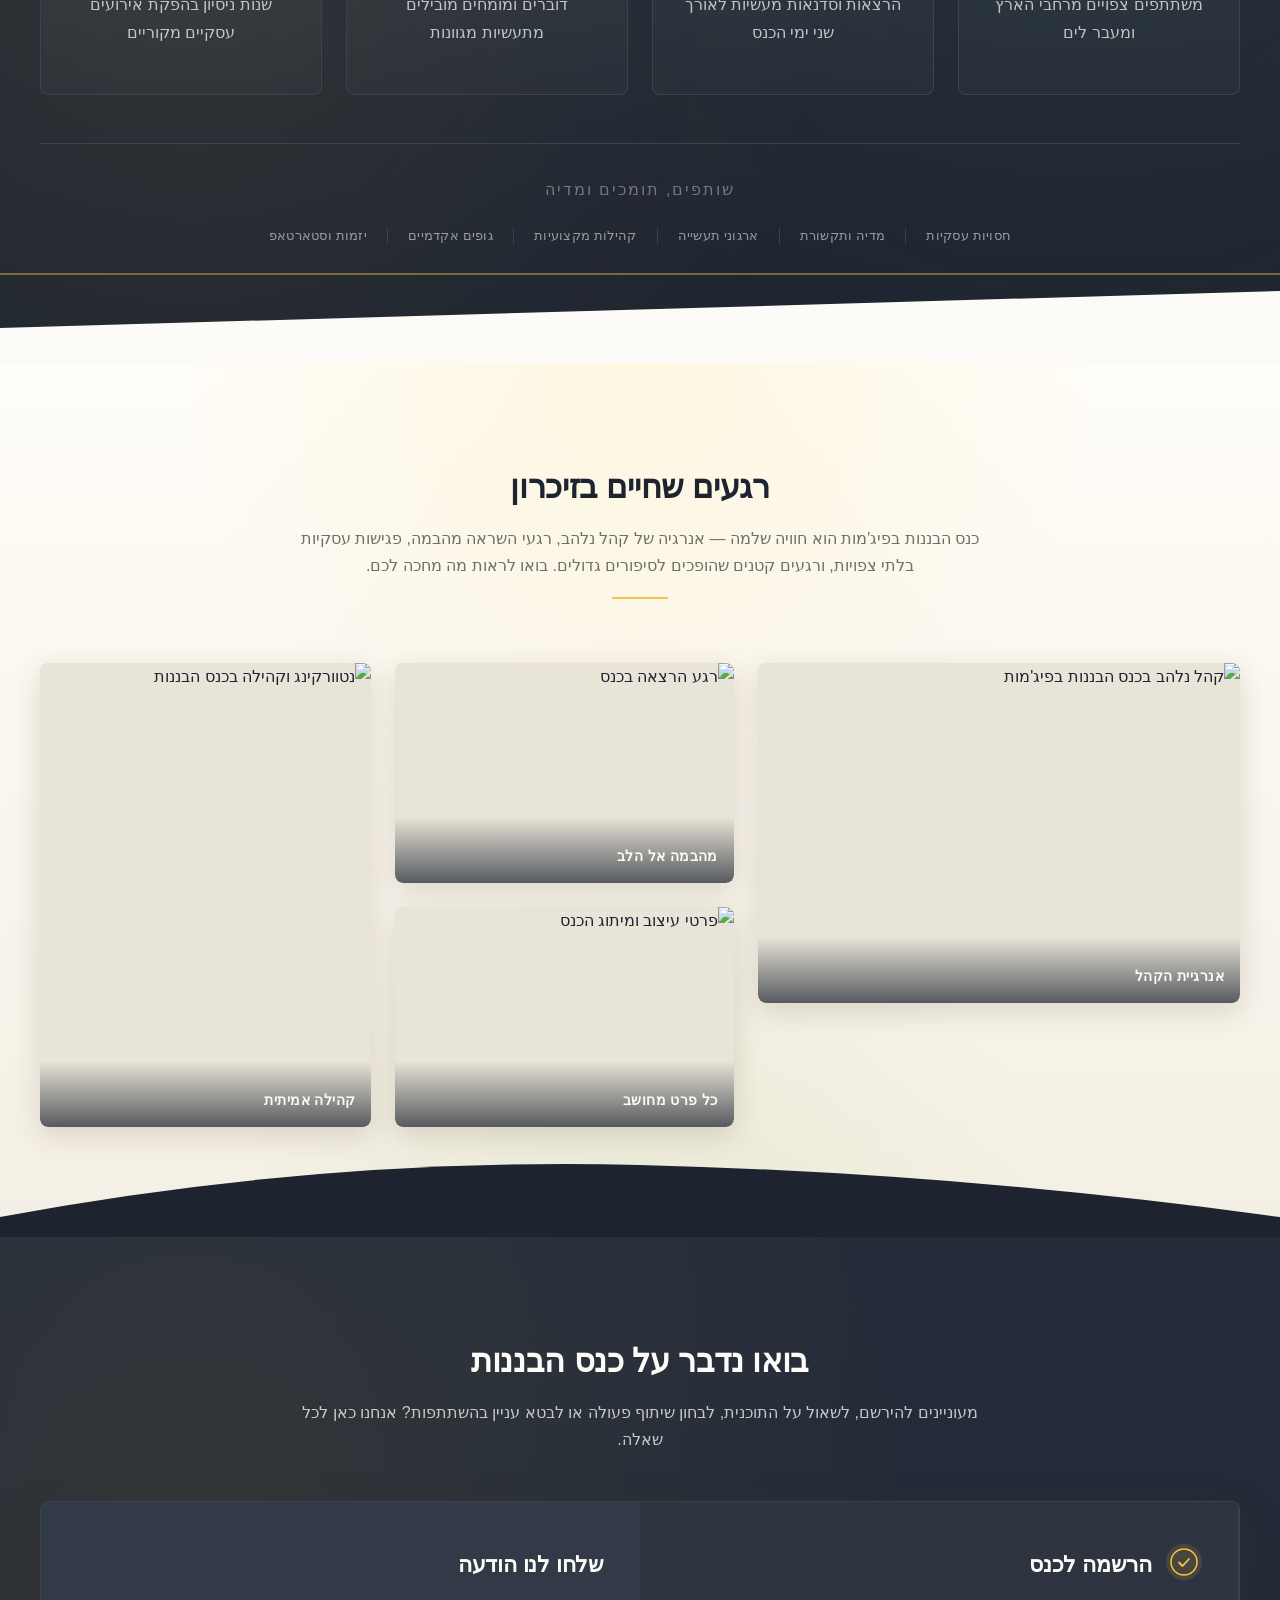
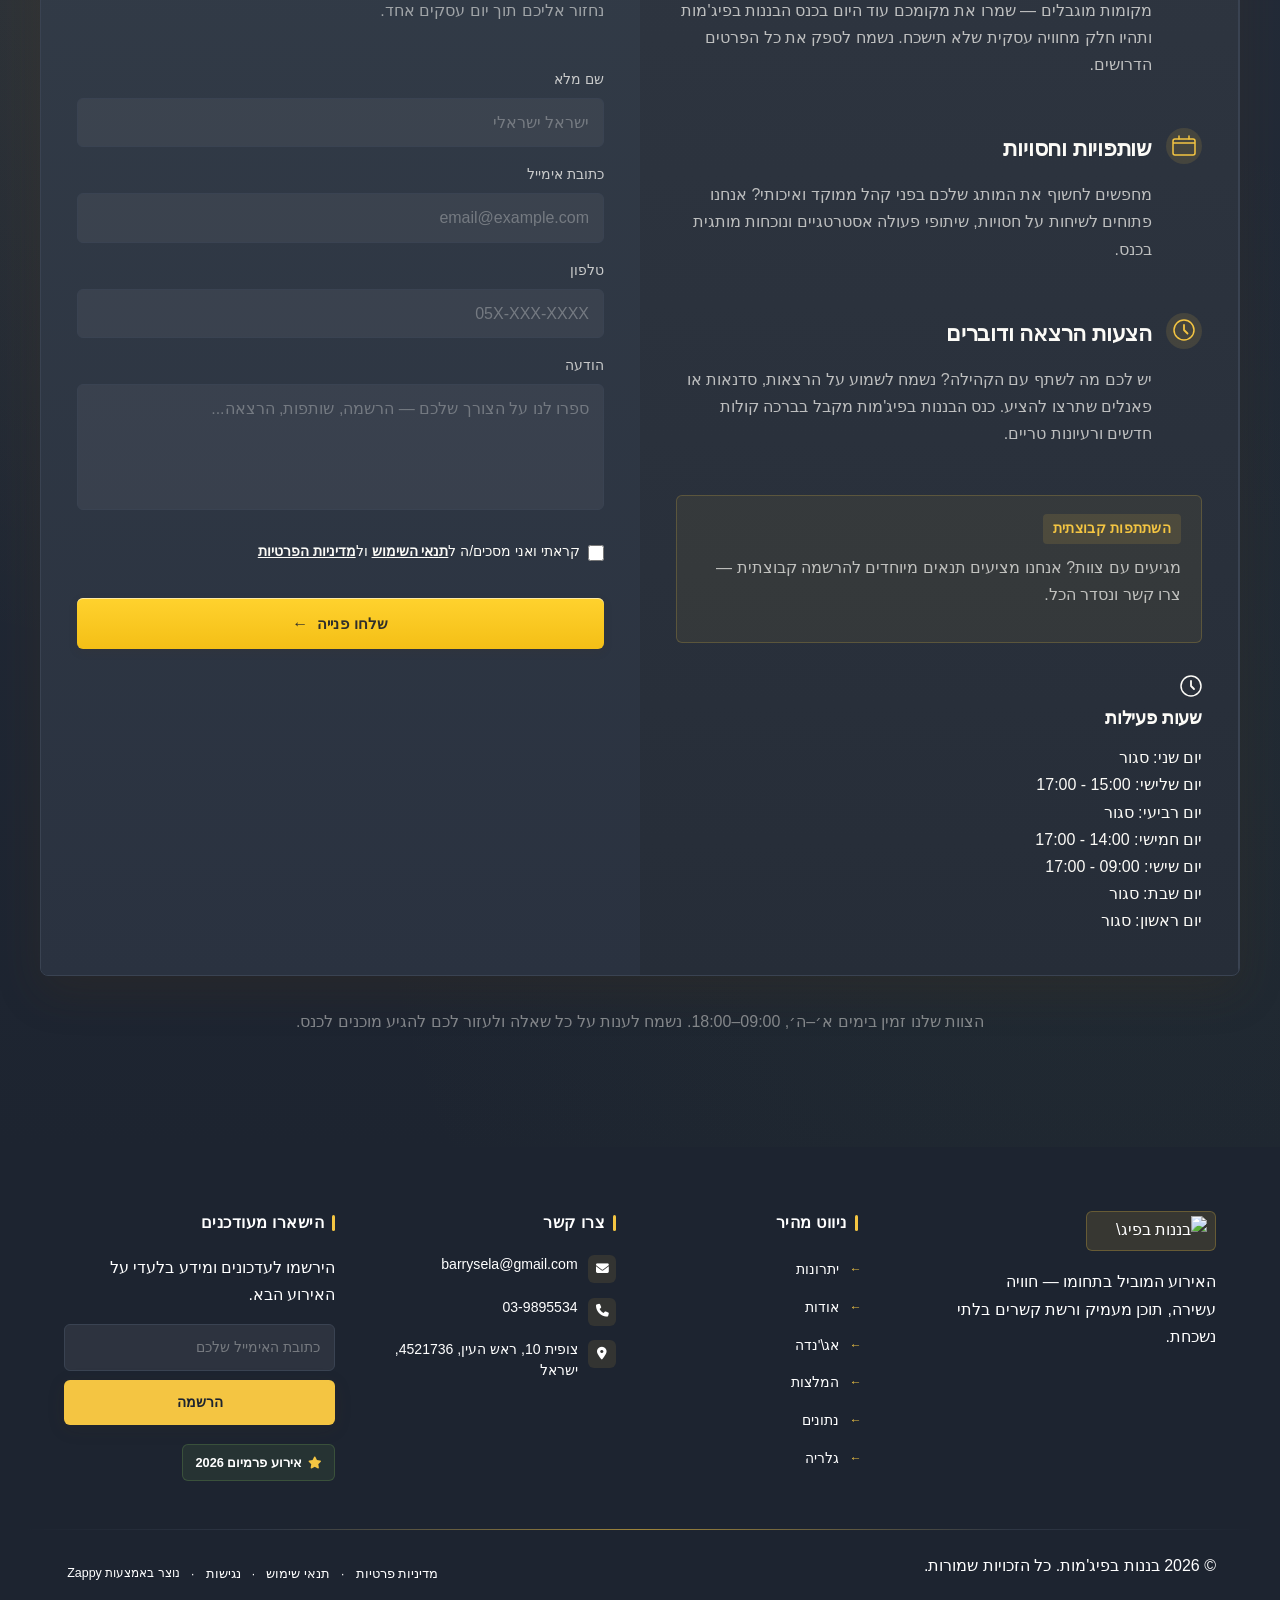
==== commit 23a96fa7: "Background sync: Progressive GitHub Sync" ====
--- a/public/index.html
+++ b/public/index.html
@@ -1402,7 +1402,7 @@
         <span class="index-about-eyebrow">מי אנחנו</span>
         <h2 class="index-about-heading">הכנס שמחבר בין תעשייה, קהילה וזהות בננה ייחודית</h2>
         <p class="index-about-para">בננות בפיג'מות הוא כנס עסקי מקורי לארגונים שמציב במרכזו שיחות אמיתיות, ידע מקצועי ואנרגיה קהילתית — כולם עטופים בזהות מותגית שאי אפשר לשכוח. אנחנו מאמינים שאירוע גיבוש מיוחד לעובדים יכול להיות גם חכם וגם מהנה, גם מקצועי וגם בלתי נשכח.</p>
-        <p class="index-about-para">הכנס פונה לגננים, יצואנים, אנשי מותג, יוצרים, שותפים ואוהבי בננות כאחד — ומספק במה שבה כל משתתף יכול לתרום, ללמוד ולחזור הביתה עם השראה אמיתית.</p>
+        <p class="index-about-para">הכנס פונה לגננים, יצואנים, אנשי מותג, יוצרים, יזמים, שותפים ואוהבי בננות כאחד - ומספק במה שבה כל משתתף יכול לתרום, לשאול, ללמוד ולחזור הביתה עם השראה אמיתית.</p>
 
         <div class="index-about-proofs">
           <div class="index-about-proof-item">
